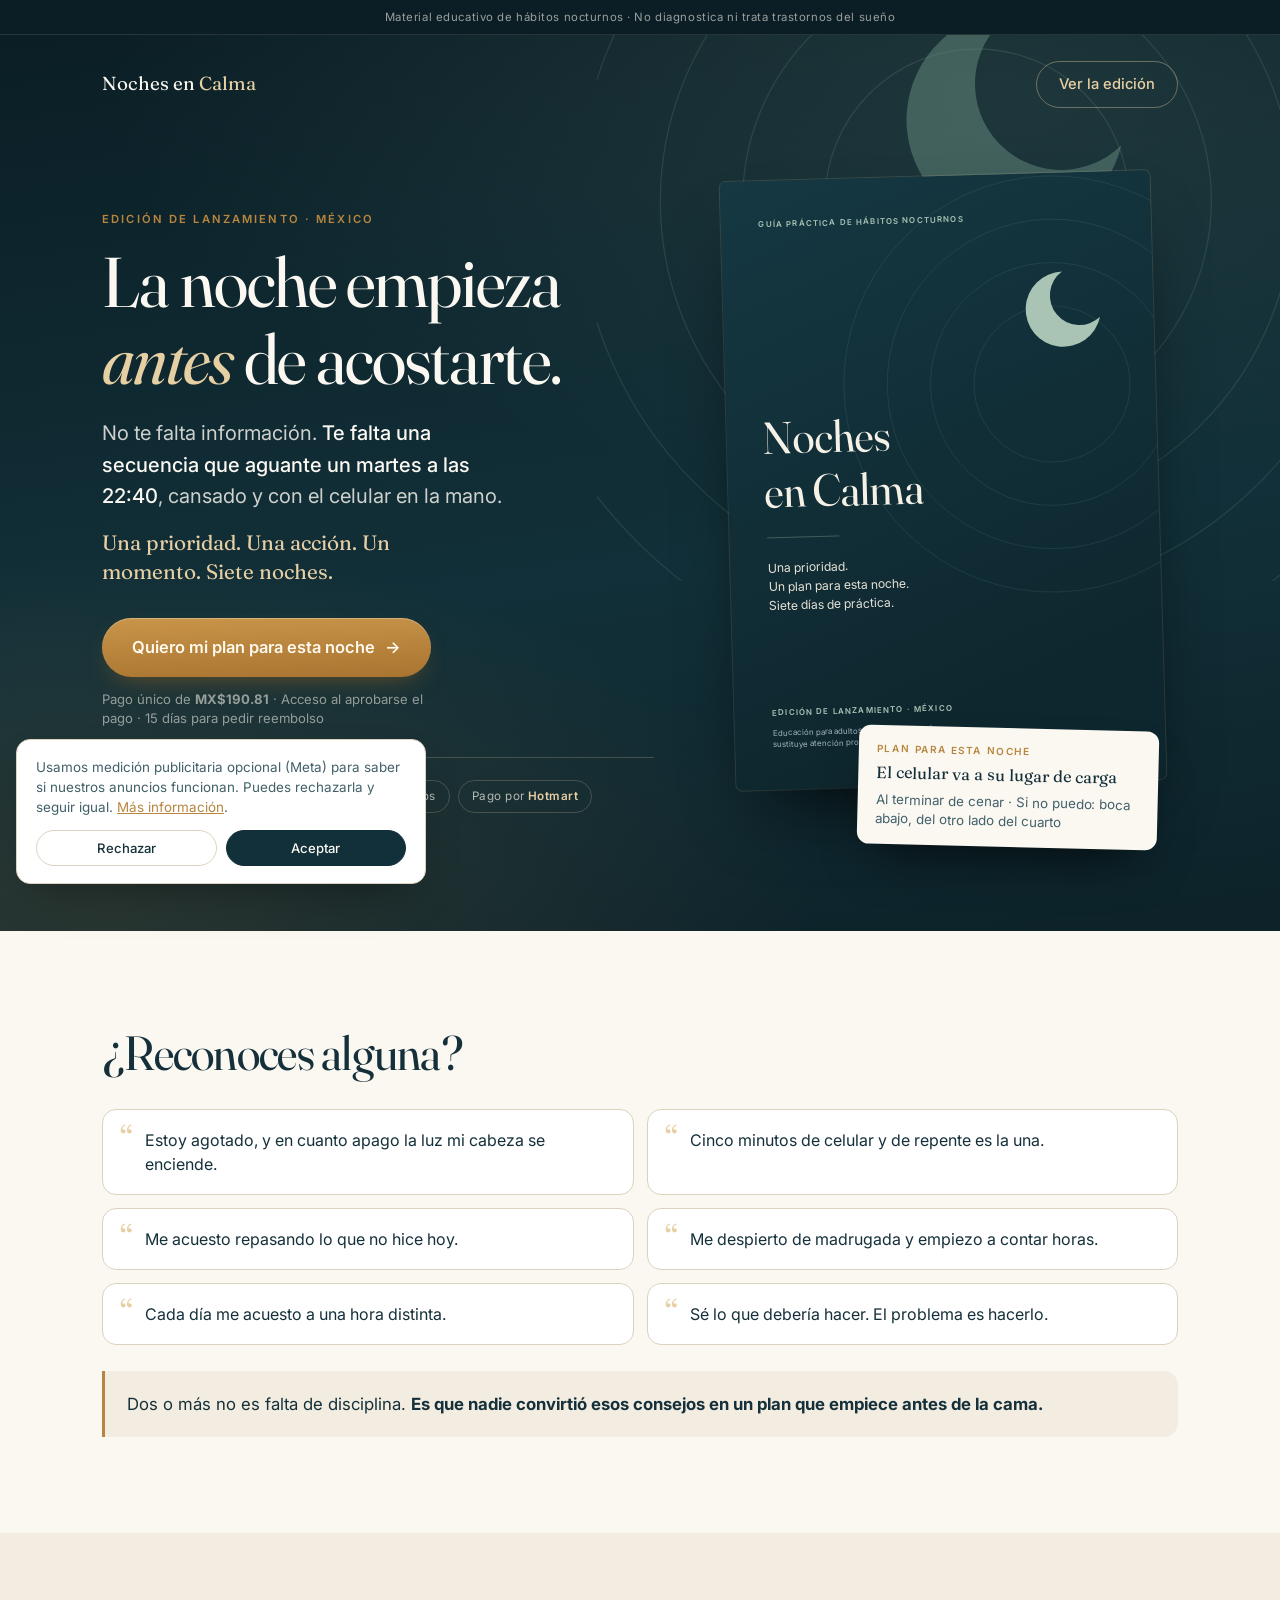
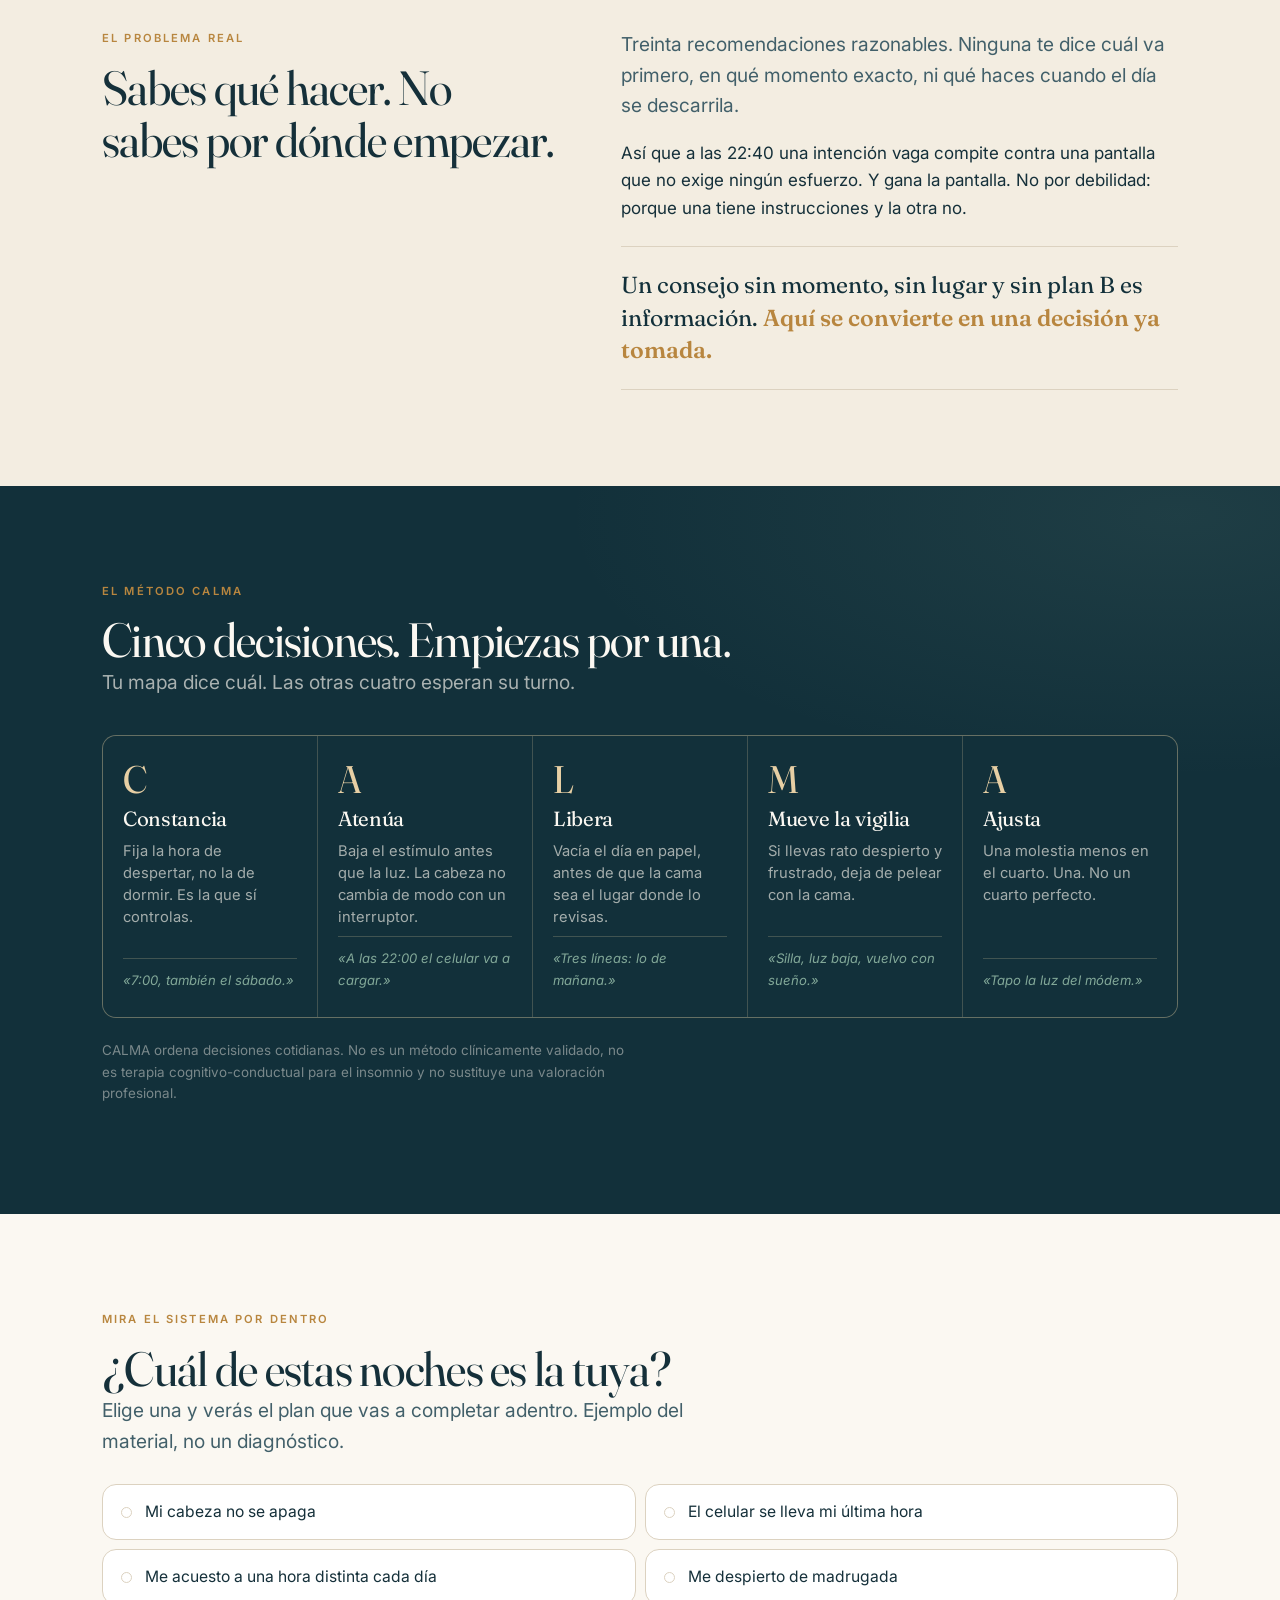
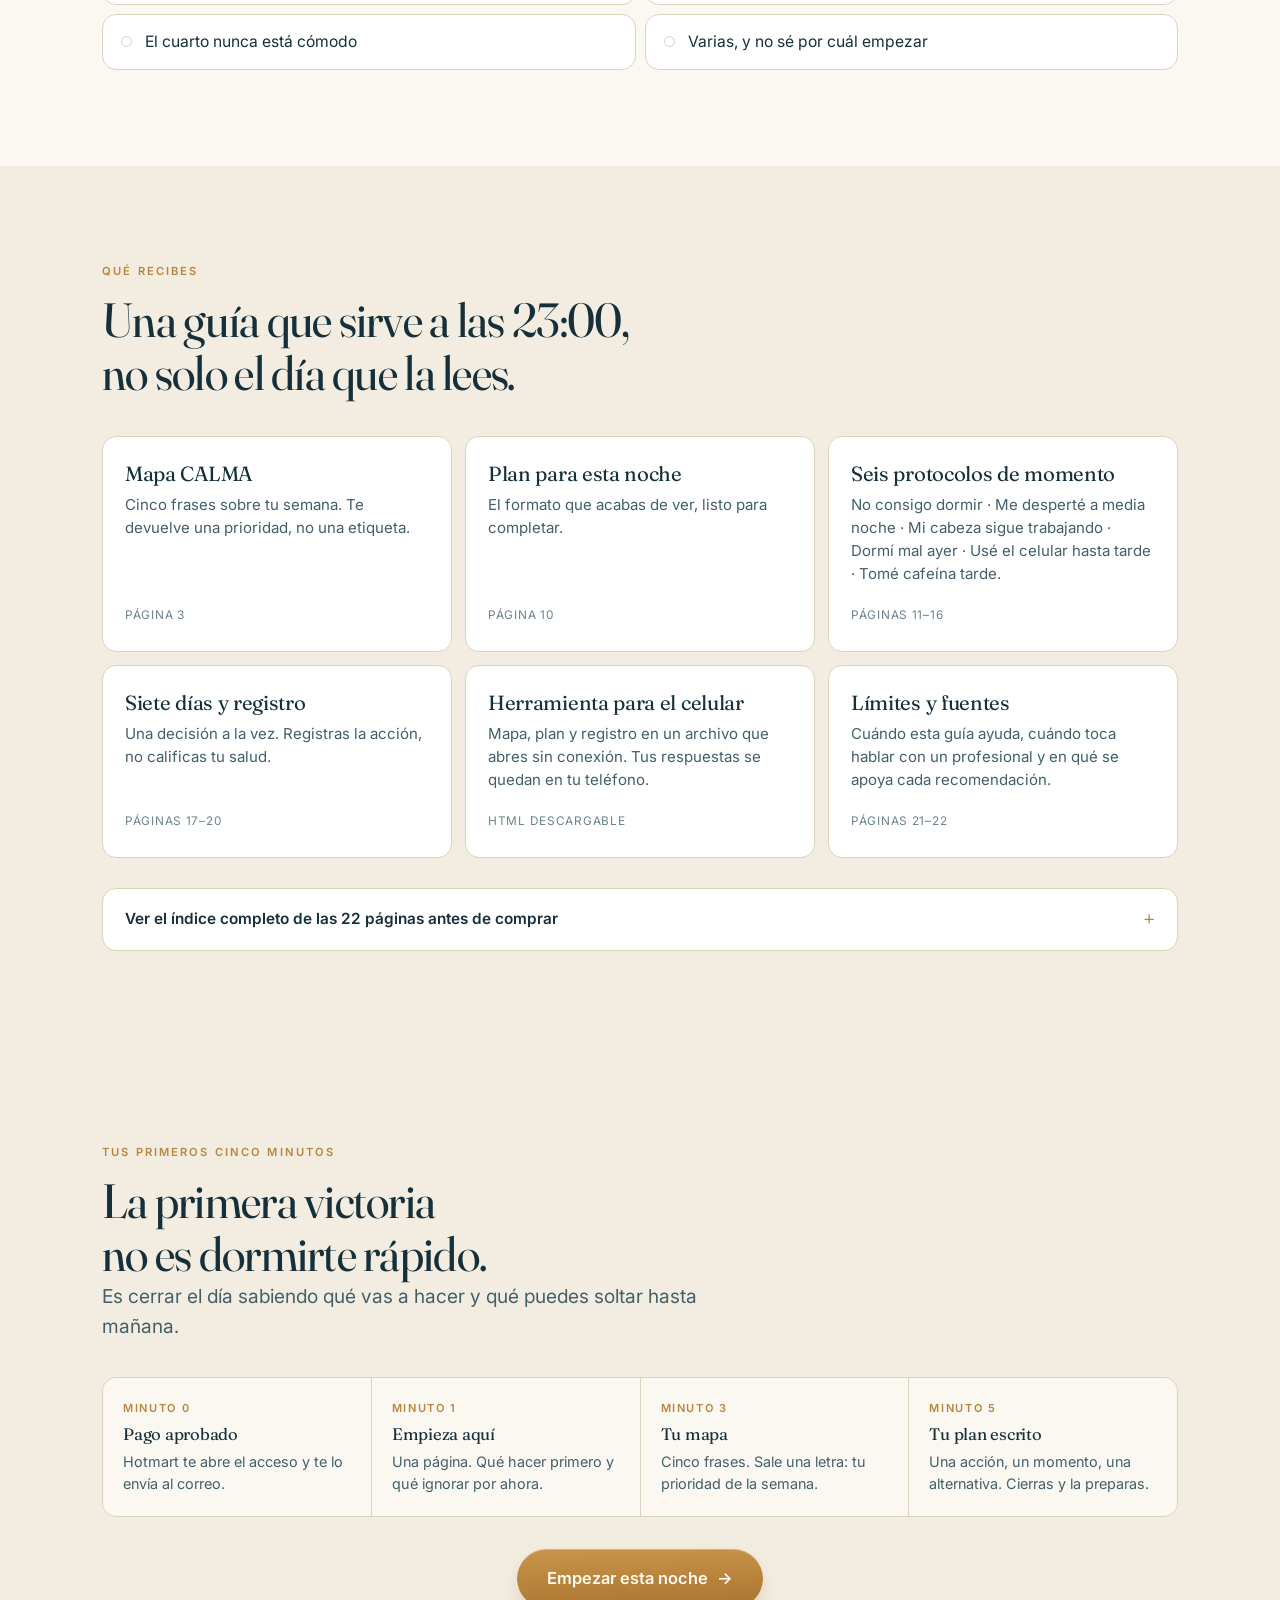
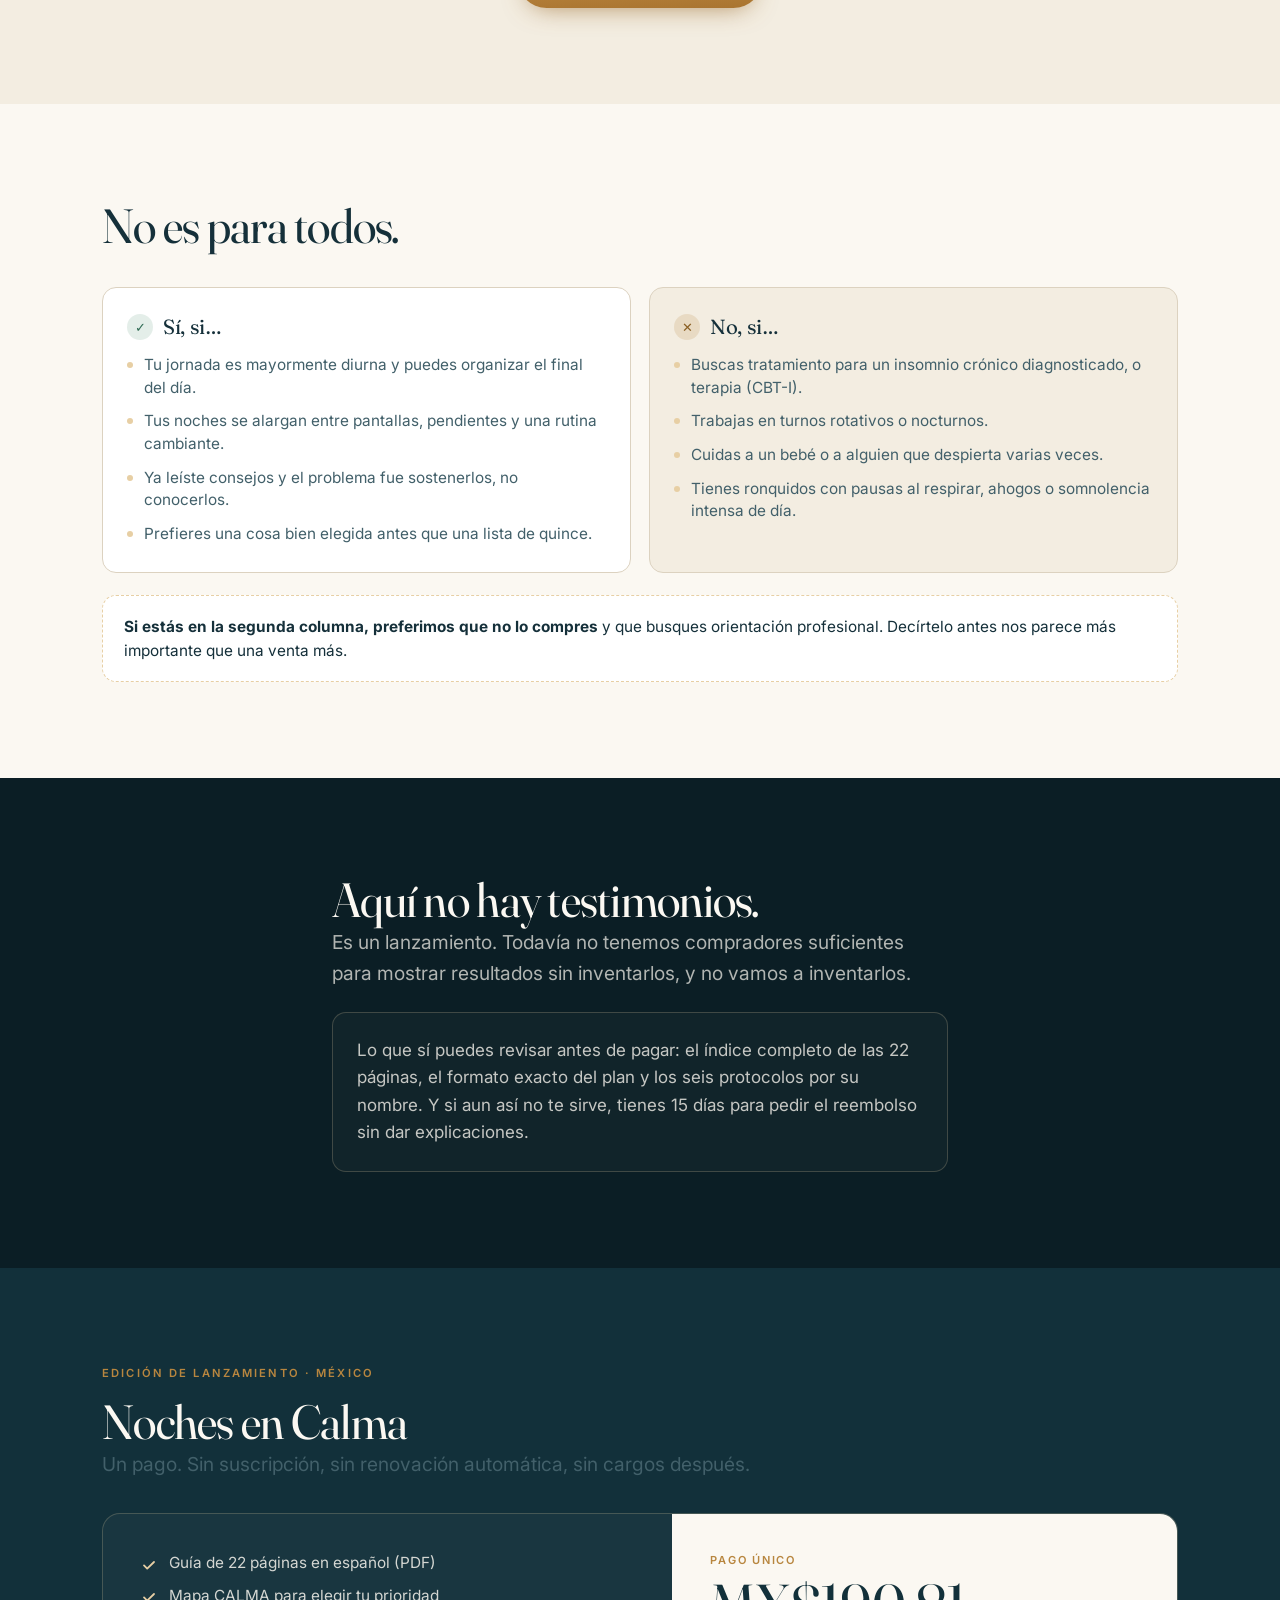
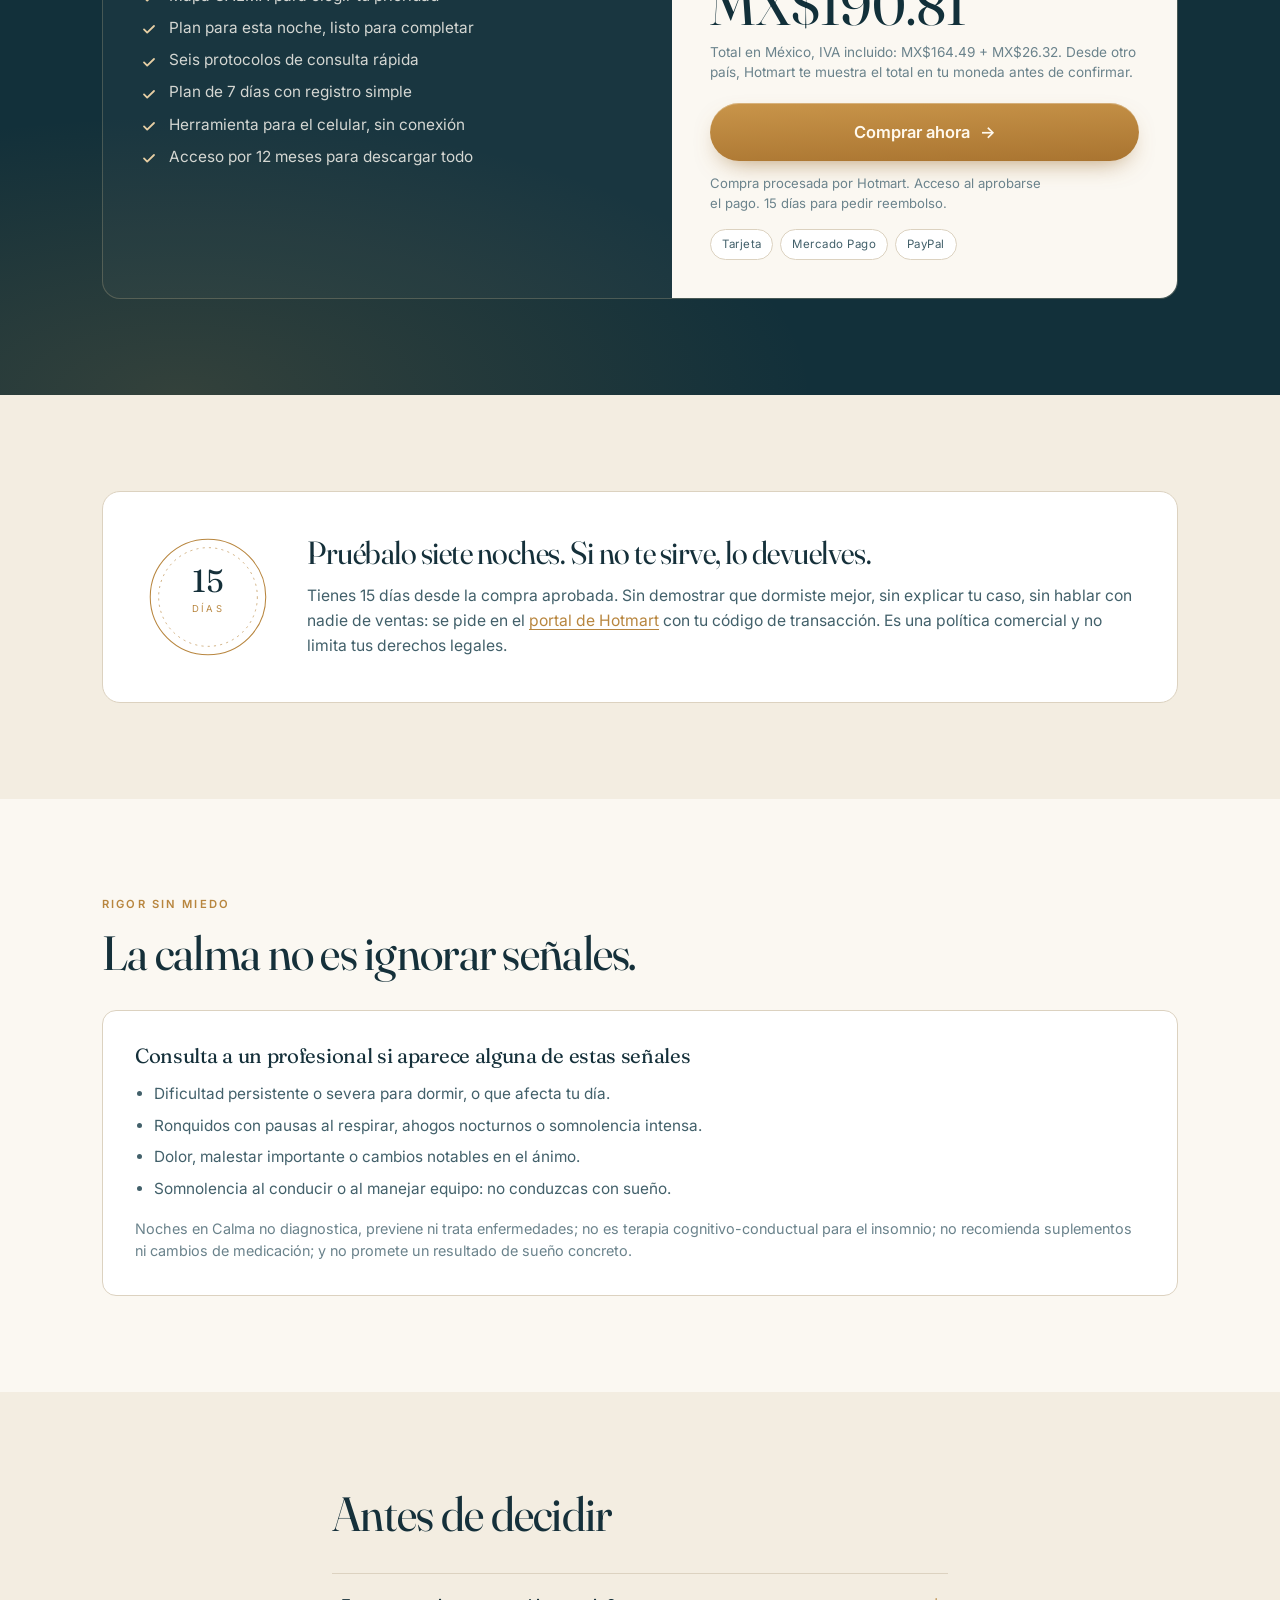
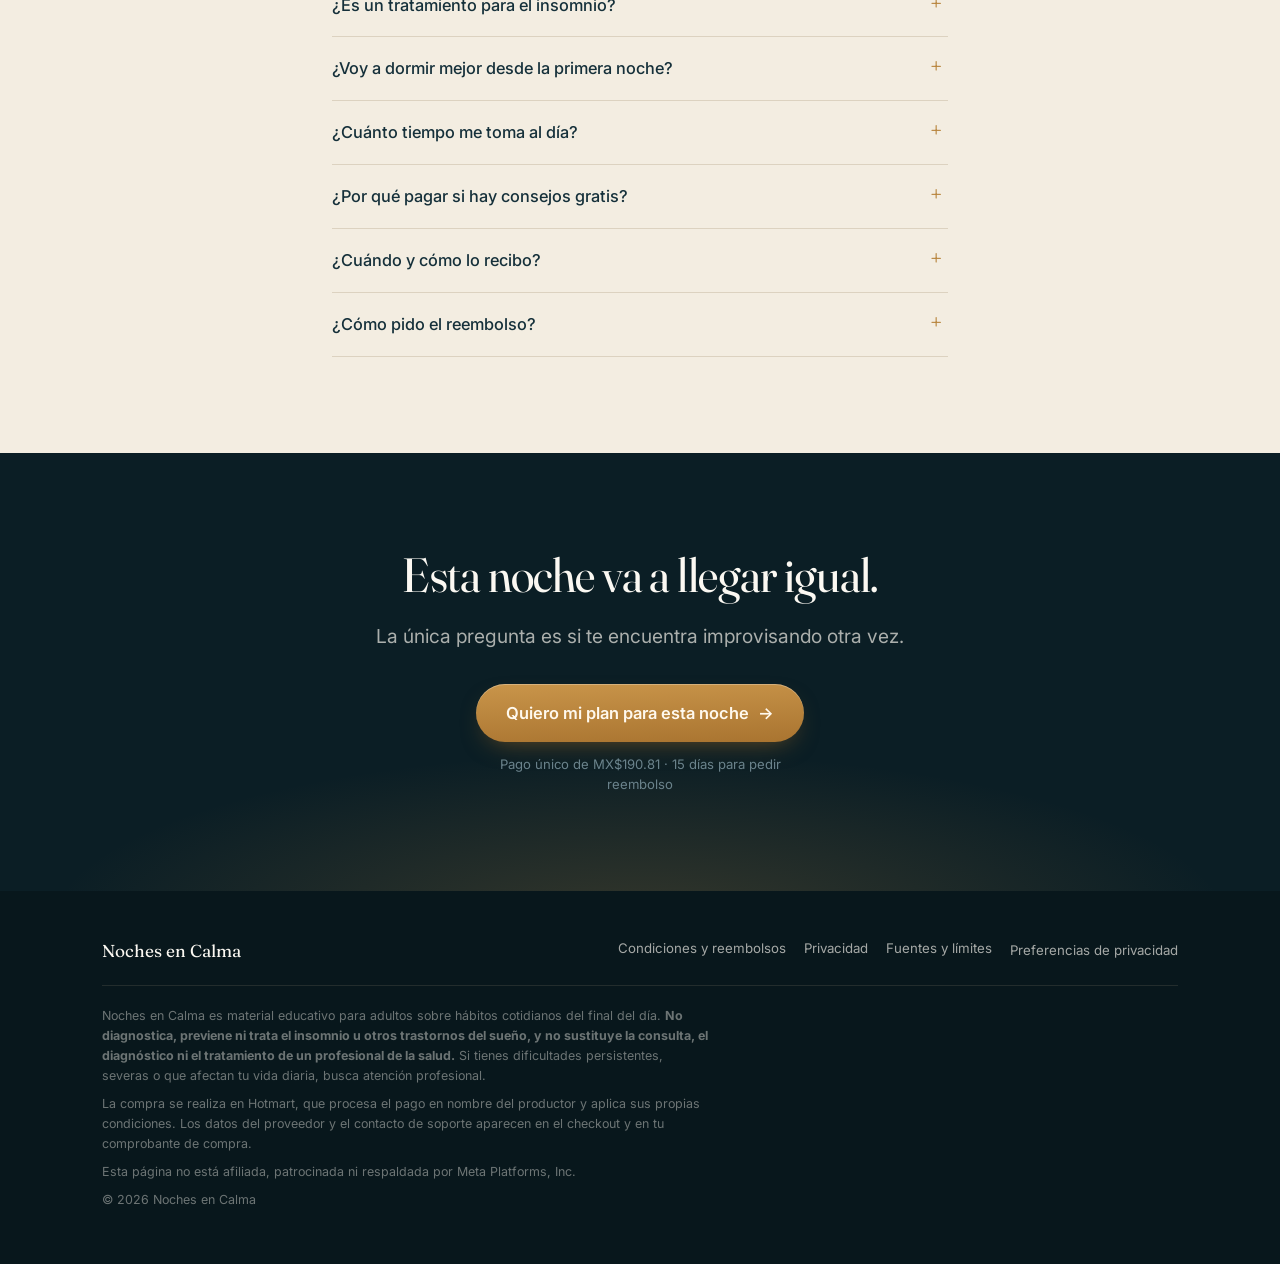
==== index.html @ 67147770 "Troca o Meta Pixel para 2147764496116257 Co-Authored-By: Claude Sonnet 5 <noreply@anthropic.com>" ====
<!doctype html>
<html lang="es-MX">
<head>
<meta charset="utf-8">
<meta name="viewport" content="width=device-width, initial-scale=1, viewport-fit=cover">
<title>Noches en Calma — La noche empieza antes de acostarte</title>
<meta name="description" content="Convierte los consejos sueltos sobre el sueño en un plan personal para esta noche y practícalo 7 días. Material educativo de hábitos nocturnos, en español.">
<link rel="canonical" href="https://nochesencalma.online/">
<meta name="theme-color" content="#0C1F26">
<meta property="og:type" content="website">
<meta property="og:locale" content="es_MX">
<meta property="og:site_name" content="Noches en Calma">
<meta property="og:title" content="La noche empieza antes de acostarte">
<meta property="og:description" content="Una prioridad. Una acción. Un momento. Siete noches de práctica.">
<meta property="og:url" content="https://nochesencalma.online/">
<meta name="twitter:card" content="summary">
<link rel="icon" href="assets/favicon.svg" type="image/svg+xml">
<link rel="preconnect" href="https://fonts.googleapis.com">
<link rel="preconnect" href="https://fonts.gstatic.com" crossorigin>
<link href="https://fonts.googleapis.com/css2?family=Fraunces:opsz,wght@9..144,300;9..144,400;9..144,600&family=Inter:wght@400;500;600&display=swap" rel="stylesheet">
<style>
:root{
  color-scheme: light;
  --ink:#0B1E25; --ink-2:#12303A;
  --paper:#FBF8F2; --paper-2:#F3EDE1; --paper-3:#EAE2D2;
  --gold:#B8863F; --gold-soft:#E7CFA4;
  --text:#15303A; --text-2:#42606A; --muted:#6B838C;
  --line:#DCD2C0; --line-dark:rgba(231,207,164,.22);
  --radius:14px; --wrap:1120px;
  --ease:cubic-bezier(.22,.8,.28,1);
}
*{box-sizing:border-box}
html{-webkit-text-size-adjust:100%;scroll-behavior:smooth}
body{margin:0;background:var(--paper);color:var(--text);font-family:'Inter',-apple-system,BlinkMacSystemFont,"Segoe UI",Roboto,sans-serif;font-size:17px;line-height:1.62;-webkit-font-smoothing:antialiased;overflow-x:hidden}
img{max-width:100%;height:auto;display:block}
a{color:inherit}
h1,h2,h3{font-family:'Fraunces',Georgia,'Times New Roman',serif;font-weight:400;letter-spacing:-.015em;line-height:1.1;margin:0;text-wrap:balance}
h1{font-size:clamp(2.4rem,7.6vw,4.4rem);font-variation-settings:'opsz' 144,'SOFT' 8}
h2{font-size:clamp(1.9rem,4.7vw,3rem);font-variation-settings:'opsz' 120,'SOFT' 6}
h3{font-size:clamp(1.1rem,2.2vw,1.28rem);line-height:1.25}
p{margin:0 0 1em}
.wrap{width:100%;max-width:var(--wrap);margin:0 auto;padding:0 22px}
.narrow{max-width:660px}
section{padding:clamp(54px,7.6vw,96px) 0}
.eyebrow{font-family:'Inter',sans-serif;font-size:.7rem;font-weight:600;letter-spacing:.19em;text-transform:uppercase;color:var(--gold);margin:0 0 14px}
.lead{font-size:clamp(1.05rem,2.1vw,1.2rem);line-height:1.58;color:var(--text-2)}

.btn{display:inline-flex;align-items:center;justify-content:center;gap:.6em;background:linear-gradient(178deg,#C9954A,#A97430);color:#FFF9EE;font-family:'Inter',sans-serif;font-weight:600;font-size:1.03rem;padding:19px 30px;border-radius:100px;border:0;text-decoration:none;cursor:pointer;box-shadow:0 10px 26px -12px rgba(150,100,35,.75), inset 0 1px 0 rgba(255,255,255,.28);transition:transform .22s var(--ease), box-shadow .22s var(--ease);text-align:center;line-height:1.25}
.btn:hover{transform:translateY(-2px);box-shadow:0 16px 32px -12px rgba(150,100,35,.85), inset 0 1px 0 rgba(255,255,255,.3)}
.btn:active{transform:translateY(0)}
.btn .arw{transition:transform .22s var(--ease)}
.btn:hover .arw{transform:translateX(4px)}
.btn-block{display:flex;width:100%}
.btn-ghost{background:transparent;color:var(--gold-soft);border:1px solid rgba(231,207,164,.4);box-shadow:none;font-weight:500;padding:13px 22px;font-size:.92rem}
.btn-ghost:hover{background:rgba(231,207,164,.09);transform:none;box-shadow:none}
.cta-block{margin:32px 0 0}
.cta-micro{font-size:.82rem;line-height:1.5;color:var(--muted);margin:13px 0 0;max-width:42ch}
.cta-center{text-align:center;display:flex;flex-direction:column;align-items:center}
.cta-center .cta-micro{margin-inline:auto}

.topline{background:var(--ink);color:rgba(248,245,238,.6);font-size:.71rem;letter-spacing:.05em;text-align:center;padding:9px 18px;line-height:1.45;border-bottom:1px solid rgba(231,207,164,.13)}
.nav-in{display:flex;align-items:center;justify-content:space-between;gap:16px;margin-bottom:clamp(40px,6.5vw,68px)}
.brand{font-family:'Fraunces',Georgia,serif;font-size:1.18rem;color:var(--paper);text-decoration:none}
.brand em{font-style:normal;color:var(--gold-soft)}
.nav-in .btn-ghost{display:none}
@media(min-width:820px){.nav-in .btn-ghost{display:inline-flex}}

.hero{position:relative;background:var(--ink);color:var(--paper);overflow:hidden;padding:26px 0 clamp(52px,6.5vw,88px)}
.hero::before{content:"";position:absolute;inset:0;background:radial-gradient(120% 78% at 78% 6%, rgba(143,182,163,.13), transparent 58%),radial-gradient(90% 62% at 8% 96%, rgba(184,134,63,.16), transparent 62%),linear-gradient(172deg,#0B1E25 0%,#123039 58%,#0D2229 100%)}
.arcs{position:absolute;top:-16%;right:-30%;width:min(920px,120vw);opacity:.5;pointer-events:none}
@media(min-width:900px){.arcs{right:-6%;top:-24%;width:760px;opacity:.62}}
.hero .wrap{position:relative;z-index:2}
.hero-grid{display:grid;gap:clamp(34px,4.5vw,54px)}
@media(min-width:940px){.hero-grid{grid-template-columns:1.08fr .92fr;align-items:center}}
.hero h1{color:var(--paper);margin-bottom:20px}
.hero h1 .gold{color:var(--gold-soft);font-style:italic;font-variation-settings:'opsz' 144,'SOFT' 20,'WONK' 1}
.hero-sub{font-size:clamp(1.06rem,2.3vw,1.26rem);line-height:1.56;color:rgba(248,245,238,.82);max-width:31ch;margin-bottom:16px}
.hero-sub b{color:var(--paper);font-weight:500}
.hero-body{font-family:'Fraunces',Georgia,serif;font-size:clamp(1.1rem,2.2vw,1.3rem);line-height:1.4;color:var(--gold-soft);max-width:24ch}
.hero .cta-micro{color:rgba(248,245,238,.55)}
.trustrow{display:flex;flex-wrap:wrap;gap:8px;margin-top:28px;padding-top:22px;border-top:1px solid var(--line-dark)}
.chip{font-size:.73rem;letter-spacing:.04em;color:rgba(248,245,238,.7);border:1px solid var(--line-dark);border-radius:100px;padding:6px 13px;white-space:nowrap}
.chip b{color:var(--gold-soft);font-weight:600}
.art{position:relative;margin-inline:auto;max-width:290px;width:100%}
@media(min-width:560px){.art{max-width:360px}}
@media(min-width:940px){.art{max-width:430px}}
.art-glow{position:absolute;inset:-14% -10% -8%;background:radial-gradient(50% 50% at 50% 45%,rgba(231,207,164,.20),transparent 68%);filter:blur(6px)}
.art .cover{position:relative;display:block;width:100%;height:auto;border-radius:6px;box-shadow:0 40px 80px -34px rgba(0,0,0,.85), 0 0 0 1px rgba(231,207,164,.16);transform:rotate(-1.6deg)}
.cv-t{font-family:'Fraunces',Georgia,serif;font-size:62px;fill:#F5F1E6;font-variation-settings:'opsz' 144,'SOFT' 6}
.cv-eye{font-family:'Inter',sans-serif;font-size:11px;font-weight:600;letter-spacing:1.6px;fill:#A9C4B4}
.cv-s{font-family:'Inter',sans-serif;font-size:17px;fill:#E6E1D5}
.cv-f{font-family:'Inter',sans-serif;font-size:11px;fill:#9FB4B8}
.plan-float{position:relative;margin:-56px 0 0 auto;width:min(300px,88%);background:var(--paper);color:var(--text);border-radius:12px;padding:16px 18px;box-shadow:0 26px 52px -22px rgba(0,0,0,.7);transform:rotate(1.4deg);font-size:.83rem;line-height:1.45}
.plan-float .pf-l{font-size:.62rem;letter-spacing:.16em;text-transform:uppercase;color:var(--gold);font-weight:600;margin-bottom:7px}
.plan-float b{display:block;font-family:'Fraunces',Georgia,serif;font-size:1.02rem;font-weight:400;line-height:1.3;margin-bottom:6px}
.plan-float span{color:var(--text-2)}

.quotes{display:grid;gap:11px;margin:30px 0 0}
@media(min-width:760px){.quotes{grid-template-columns:1fr 1fr;gap:13px}}
.q{background:#fff;border:1px solid var(--line);border-radius:var(--radius);padding:18px 20px 18px 42px;font-size:1rem;line-height:1.5;position:relative;margin:0}
.q::before{content:"\201C";position:absolute;left:17px;top:12px;font-family:'Fraunces',Georgia,serif;font-size:2rem;color:var(--gold-soft);line-height:1}
.after-quotes{margin:26px 0 0;padding:20px 22px;border-left:3px solid var(--gold);background:var(--paper-2);border-radius:0 var(--radius) var(--radius) 0;font-size:1.05rem;line-height:1.55}

.problem{background:var(--paper-2)}
.two{display:grid;gap:clamp(22px,3.5vw,50px)}
@media(min-width:900px){.two{grid-template-columns:.92fr 1.08fr;align-items:start}}
.pull{font-family:'Fraunces',Georgia,serif;font-size:clamp(1.18rem,2.5vw,1.45rem);line-height:1.4;color:var(--ink-2);border-top:1px solid var(--line);border-bottom:1px solid var(--line);padding:22px 0;margin:24px 0 0}
.pull b{font-weight:600;color:var(--gold)}

.method{background:var(--ink-2);color:var(--paper);position:relative;overflow:hidden}
.method::after{content:"";position:absolute;inset:0;background:radial-gradient(80% 60% at 92% 4%,rgba(143,182,163,.10),transparent 60%);pointer-events:none}
.method .wrap{position:relative;z-index:2}
.method h2{color:var(--paper)}
.method .lead{color:rgba(248,245,238,.66)}
.steps{display:grid;gap:1px;margin-top:38px;background:var(--line-dark);border:1px solid var(--line-dark);border-radius:var(--radius);overflow:hidden}
@media(min-width:700px){.steps{grid-template-columns:1fr 1fr}}
@media(min-width:1000px){.steps{grid-template-columns:repeat(5,1fr)}}
.step{background:var(--ink-2);padding:24px 20px 26px;display:flex;flex-direction:column;gap:8px}
.step-l{font-family:'Fraunces',Georgia,serif;font-size:2.4rem;line-height:1;color:var(--gold-soft);font-variation-settings:'opsz' 144,'SOFT' 20}
.step h3{color:var(--paper)}
.step p{color:rgba(248,245,238,.63);font-size:.92rem;line-height:1.5;margin:0}
.step .ex{margin-top:auto;padding-top:11px;border-top:1px solid var(--line-dark);font-size:.82rem;color:rgba(143,182,163,.9);font-style:italic}
.method-note{margin-top:22px;font-size:.84rem;color:rgba(248,245,238,.45);max-width:66ch}

.picker{display:grid;gap:9px;margin:28px 0 0}
@media(min-width:760px){.picker{grid-template-columns:1fr 1fr}}
.opt{display:flex;align-items:center;gap:13px;text-align:left;width:100%;background:#fff;border:1px solid var(--line);border-radius:var(--radius);padding:16px 18px;font-family:inherit;font-size:.98rem;line-height:1.4;color:var(--text);cursor:pointer;transition:border-color .2s var(--ease),background .2s var(--ease),transform .2s var(--ease)}
.opt:hover{border-color:var(--gold-soft);transform:translateY(-1px)}
.opt[aria-pressed="true"]{border-color:var(--gold);background:#FFFDF7;box-shadow:0 0 0 1px var(--gold)}
.opt .dot{width:11px;height:11px;border-radius:50%;border:1.5px solid var(--line);flex:0 0 auto;transition:.2s}
.opt[aria-pressed="true"] .dot{background:var(--gold);border-color:var(--gold);box-shadow:0 0 0 3px rgba(184,134,63,.18)}
.result{margin:24px 0 0}
.result[hidden]{display:none}
.plan-card{background:#fff;border:1px solid var(--line);border-radius:18px;overflow:hidden;box-shadow:0 22px 48px -30px rgba(11,30,37,.55)}
.plan-head{background:var(--ink-2);color:var(--paper);padding:18px 22px;display:flex;justify-content:space-between;align-items:flex-start;gap:14px;flex-wrap:wrap}
.plan-head .t{font-family:'Fraunces',Georgia,serif;font-size:1.2rem;line-height:1.25}
.plan-head .tag{font-size:.65rem;letter-spacing:.14em;text-transform:uppercase;color:var(--ink);background:var(--gold-soft);padding:5px 10px;border-radius:100px;font-weight:600;white-space:nowrap}
.row{display:grid;gap:3px;padding:14px 22px;border-bottom:1px solid var(--paper-3)}
@media(min-width:640px){.row{grid-template-columns:150px 1fr;gap:18px;align-items:baseline}}
.row:last-of-type{border-bottom:0}
.row .k{font-size:.67rem;letter-spacing:.14em;text-transform:uppercase;color:var(--gold);font-weight:600}
.row .v{font-size:.99rem;line-height:1.48;color:var(--text)}
.plan-foot{background:var(--paper-2);padding:13px 22px;font-size:.79rem;color:var(--muted);line-height:1.45}

.cards{display:grid;gap:13px;margin-top:36px}
@media(min-width:680px){.cards{grid-template-columns:1fr 1fr}}
@media(min-width:1000px){.cards{grid-template-columns:repeat(3,1fr)}}
.card{background:#fff;border:1px solid var(--line);border-radius:var(--radius);padding:24px 22px 26px;display:flex;flex-direction:column;gap:8px}
.card p{color:var(--text-2);font-size:.94rem;line-height:1.52;margin:0}
.card .fmt{margin-top:auto;padding-top:12px;font-size:.74rem;letter-spacing:.06em;text-transform:uppercase;color:var(--muted)}

.toc{margin-top:30px;border:1px solid var(--line);border-radius:var(--radius);background:#fff;overflow:hidden}
.toc summary{cursor:pointer;padding:18px 22px;font-weight:600;font-size:.96rem;list-style:none;display:flex;justify-content:space-between;align-items:center;gap:14px}
.toc summary::-webkit-details-marker{display:none}
.toc summary::after{content:"+";font-family:'Fraunces',serif;font-size:1.4rem;color:var(--gold);line-height:1}
.toc[open] summary::after{content:"\2013"}
.toc-in{padding:0 22px 22px;border-top:1px solid var(--paper-3)}
.toc-list{list-style:none;margin:16px 0 0;padding:0;display:grid;gap:6px;font-size:.88rem;color:var(--text-2)}
@media(min-width:720px){.toc-list{grid-template-columns:1fr 1fr;gap:6px 30px}}
.toc-list li{display:flex;gap:10px;line-height:1.45}
.toc-list b{color:var(--gold);font-weight:600;font-variant-numeric:tabular-nums;flex:0 0 auto;font-size:.8rem;padding-top:.08em}

.first5{background:var(--paper-2)}
.tl{display:grid;gap:1px;margin-top:36px;background:var(--line);border:1px solid var(--line);border-radius:var(--radius);overflow:hidden}
@media(min-width:820px){.tl{grid-template-columns:repeat(4,1fr)}}
.tl-i{background:var(--paper);padding:22px 20px;display:flex;flex-direction:column;gap:6px}
.tl-i .m{font-size:.69rem;letter-spacing:.15em;text-transform:uppercase;color:var(--gold);font-weight:600}
.tl-i h3{font-size:1.04rem}
.tl-i p{font-size:.9rem;color:var(--text-2);line-height:1.5;margin:0}

.fit{display:grid;gap:14px;margin-top:34px}
@media(min-width:820px){.fit{grid-template-columns:1fr 1fr;gap:18px}}
.fit-col{border-radius:var(--radius);padding:26px 24px;border:1px solid var(--line);background:#fff}
.fit-col.no{background:var(--paper-2)}
.fit-col h3{margin-bottom:14px;display:flex;align-items:center;gap:10px}
.fit-col h3 .ic{width:26px;height:26px;border-radius:50%;display:grid;place-items:center;font-size:.8rem;flex:0 0 auto}
.fit-col.si .ic{background:rgba(143,182,163,.24);color:#2F6B54}
.fit-col.no .ic{background:rgba(184,134,63,.18);color:#8A5F22}
.fit-col ul{list-style:none;margin:0;padding:0;display:grid;gap:11px}
.fit-col li{display:flex;gap:11px;font-size:.96rem;line-height:1.48;color:var(--text-2)}
.fit-col li::before{content:"";width:6px;height:6px;border-radius:50%;background:var(--gold-soft);flex:0 0 auto;margin-top:.52em}
.fit-note{margin:22px 0 0;font-size:.96rem;line-height:1.55;color:var(--text);background:#fff;border:1px dashed var(--gold-soft);border-radius:var(--radius);padding:19px 21px}

.transp{background:var(--ink);color:var(--paper)}
.transp h2{color:var(--paper)}
.transp .lead{color:rgba(248,245,238,.7)}
.transp .box{border:1px solid var(--line-dark);border-radius:var(--radius);padding:24px;margin-top:24px;background:rgba(255,255,255,.028)}
.transp .box p{margin:0;color:rgba(248,245,238,.78)}

.offer{background:var(--ink-2);color:var(--paper);position:relative;overflow:hidden}
.offer::before{content:"";position:absolute;inset:0;background:radial-gradient(80% 62% at 14% 100%,rgba(184,134,63,.20),transparent 62%);pointer-events:none}
.offer .wrap{position:relative;z-index:2}
.offer h2{color:var(--paper)}
.obox{display:grid;margin-top:34px;border:1px solid var(--line-dark);border-radius:18px;overflow:hidden;background:rgba(255,255,255,.03)}
@media(min-width:900px){.obox{grid-template-columns:1.06fr .94fr}}
.obox-l{padding:clamp(24px,3.4vw,38px)}
.obox-r{padding:clamp(24px,3.4vw,38px);background:var(--paper);color:var(--text);display:flex;flex-direction:column;justify-content:center}
.checks{list-style:none;margin:0;padding:0;display:grid;gap:10px}
.checks li{display:flex;gap:12px;font-size:.96rem;line-height:1.45;color:rgba(248,245,238,.84)}
.checks li svg{flex:0 0 auto;margin-top:.3em}
.price-label{font-size:.69rem;letter-spacing:.16em;text-transform:uppercase;color:var(--gold);font-weight:600;margin-bottom:6px}
.price{font-family:'Fraunces',Georgia,serif;font-size:clamp(2.6rem,7.4vw,3.6rem);line-height:1;color:var(--ink-2);margin:0 0 8px;font-variation-settings:'opsz' 144}
.price-sub{font-size:.85rem;line-height:1.5;color:var(--muted);margin-bottom:20px}
.pay{display:flex;flex-wrap:wrap;gap:7px;margin-top:16px}
.pay span{font-size:.72rem;letter-spacing:.04em;color:var(--text-2);border:1px solid var(--line);border-radius:100px;padding:5px 11px;background:#fff}

.guar{background:var(--paper-2)}
.guar-box{display:grid;gap:24px;align-items:center;background:#fff;border:1px solid var(--line);border-radius:18px;padding:clamp(26px,3.8vw,42px)}
@media(min-width:820px){.guar-box{grid-template-columns:126px 1fr;gap:36px}}
.seal{width:126px;height:126px;margin-inline:auto}
.guar-box h2{font-size:clamp(1.45rem,3vw,2rem);margin-bottom:12px}
.guar-box p{color:var(--text-2);font-size:.98rem;margin:0}
.guar-box a{color:var(--gold);text-underline-offset:3px}

.safety-box{border:1px solid var(--line);border-radius:var(--radius);background:#fff;padding:clamp(22px,3.2vw,32px);margin-top:30px}
.safety-box h3{margin-bottom:13px}
.safety-box ul{margin:0;padding-left:19px;color:var(--text-2);display:grid;gap:7px;font-size:.96rem}
.safety-box .fine{margin:16px 0 0;font-size:.9rem;color:var(--muted);line-height:1.55}

.faq{margin-top:32px;border-top:1px solid var(--line)}
.faq details{border-bottom:1px solid var(--line)}
.faq summary{cursor:pointer;list-style:none;padding:20px 40px 20px 0;position:relative;font-weight:500;font-size:1.02rem;line-height:1.4;color:var(--text)}
.faq summary::-webkit-details-marker{display:none}
.faq summary::after{content:"+";position:absolute;right:6px;top:18px;font-family:'Fraunces',serif;font-size:1.4rem;color:var(--gold);line-height:1}
.faq details[open] summary::after{content:"\2013"}
.faq .a{padding:0 0 21px;color:var(--text-2);font-size:.98rem;line-height:1.6;max-width:68ch}
.faq .a p{margin:0}
.faq .a a{color:var(--gold)}

.closing{background:var(--ink);color:var(--paper);text-align:center;position:relative;overflow:hidden}
.closing::before{content:"";position:absolute;inset:0;background:radial-gradient(70% 60% at 50% 108%,rgba(184,134,63,.24),transparent 66%);pointer-events:none}
.closing .wrap{position:relative;z-index:2}
.closing h2{color:var(--paper);max-width:17ch;margin-inline:auto}
.closing .lead{color:rgba(248,245,238,.68);max-width:46ch;margin:20px auto 0}

footer{background:#08171C;color:rgba(248,245,238,.52);font-size:.83rem;padding:46px 0 120px}
@media(min-width:900px){footer{padding-bottom:46px}}
.f-top{display:flex;flex-wrap:wrap;gap:16px;justify-content:space-between;align-items:center;padding-bottom:20px;border-bottom:1px solid rgba(231,207,164,.12)}
.f-brand{font-family:'Fraunces',Georgia,serif;font-size:1.08rem;color:var(--paper)}
.f-links{display:flex;flex-wrap:wrap;gap:18px}
.f-links a{color:rgba(248,245,238,.66);text-decoration:none;border-bottom:1px solid transparent;padding-bottom:2px}
.f-links a:hover{color:var(--gold-soft);border-color:var(--gold-soft)}
.f-legal{margin-top:20px;line-height:1.6;max-width:76ch;color:rgba(248,245,238,.42);font-size:.78rem}
.f-legal p{margin:0 0 .65em}

.sticky{position:fixed;left:0;right:0;bottom:0;z-index:60;background:rgba(11,30,37,.96);backdrop-filter:blur(12px);border-top:1px solid rgba(231,207,164,.2);padding:10px 16px calc(10px + env(safe-area-inset-bottom));display:flex;align-items:center;gap:12px;transform:translateY(110%);transition:transform .32s var(--ease)}
.sticky.on{transform:translateY(0)}
.sticky-txt{flex:1;min-width:0;color:var(--paper);line-height:1.25}
.sticky-txt b{display:block;font-family:'Fraunces',Georgia,serif;font-size:1.05rem;font-weight:400}
.sticky-txt span{font-size:.71rem;color:rgba(248,245,238,.55)}
.sticky .btn{padding:14px 20px;font-size:.92rem;flex:0 0 auto}
@media(min-width:900px){.sticky{display:none}}

.cookie{position:fixed;left:16px;right:16px;bottom:16px;z-index:70;max-width:410px;background:#fff;border:1px solid var(--line);border-radius:var(--radius);padding:17px 19px;box-shadow:0 20px 50px -20px rgba(0,0,0,.45);font-size:.84rem;line-height:1.5}
.cookie[hidden]{display:none}
.cookie p{margin:0 0 13px;color:var(--text-2)}
.cookie a{color:var(--gold)}
.cookie div{display:flex;gap:9px}
.cookie button{flex:1;border-radius:100px;border:1px solid var(--line);background:#fff;color:var(--text);padding:9px 12px;font-family:inherit;font-size:.82rem;font-weight:500;cursor:pointer}
.cookie button.pri{background:var(--ink-2);color:var(--paper);border-color:var(--ink-2)}

.rv{transition:opacity .7s var(--ease),transform .7s var(--ease)}
.js .rv{opacity:0;transform:translateY(18px)}
.js .rv.in{opacity:1;transform:none}
@media(prefers-reduced-motion:reduce){
  html{scroll-behavior:auto}
  .js .rv{opacity:1;transform:none;transition:none}
  .btn,.opt{transition:none}
}
.skip{position:absolute;left:-9999px}
.skip:focus{left:12px;top:12px;z-index:99;background:#fff;color:var(--text);padding:10px 16px;border-radius:8px}
:focus-visible{outline:2px solid var(--gold-soft);outline-offset:3px;border-radius:4px}
</style>
</head>
<body>
<script>document.documentElement.className+=" js";</script>
<a class="skip" href="#contenido">Saltar al contenido</a>

<div class="topline">Material educativo de hábitos nocturnos · No diagnostica ni trata trastornos del sueño</div>

<header class="hero" id="top">
  <svg class="arcs" viewBox="0 0 600 600" fill="none" aria-hidden="true">
    <g stroke="#8FB6A3" stroke-opacity=".26">
      <circle cx="300" cy="300" r="120"/><circle cx="300" cy="300" r="185"/>
      <circle cx="300" cy="300" r="250"/><circle cx="300" cy="300" r="315"/>
      <circle cx="300" cy="300" r="380"/>
    </g>
    <path d="M330 150a86 86 0 1 0 84 106 68 68 0 1 1-84-106Z" fill="#8FB6A3" fill-opacity=".55"/>
  </svg>
  <div class="wrap">
    <nav class="nav-in" aria-label="Principal">
      <a class="brand" href="#top">Noches en <em>Calma</em></a>
      <a class="btn btn-ghost js-cta" data-loc="nav" href="#oferta">Ver la edición</a>
    </nav>
    <div class="hero-grid">
      <div>
        <p class="eyebrow">Edición de lanzamiento · México</p>
        <h1>La noche empieza <span class="gold">antes</span> de acostarte.</h1>
        <p class="hero-sub">No te falta información. <b>Te falta una secuencia que aguante un martes a las 22:40</b>, cansado y con el celular en la mano.</p>
        <p class="hero-body">Una prioridad. Una acción. Un momento. Siete noches.</p>
        <div class="cta-block">
          <a class="btn js-cta" data-loc="hero" href="#oferta">Quiero mi plan para esta noche <span class="arw" aria-hidden="true">→</span></a>
          <p class="cta-micro">Pago único de <b id="p-hero">MX$190.81</b> · Acceso al aprobarse el pago · 15 días para pedir reembolso</p>
        </div>
        <div class="trustrow">
          <span class="chip"><b>22</b> páginas</span>
          <span class="chip"><b>7</b> días de práctica</span>
          <span class="chip"><b>6</b> protocolos</span>
          <span class="chip">Pago por <b>Hotmart</b></span>
        </div>
      </div>
      <div class="art">
        <div class="art-glow" aria-hidden="true"></div>
        <svg class="cover" viewBox="0 0 595 842" role="img" aria-label="Portada de la guía Noches en Calma, edición de lanzamiento">
          <defs>
            <linearGradient id="cv" x1="0" y1="0" x2=".3" y2="1">
              <stop offset="0" stop-color="#153842"/><stop offset="1" stop-color="#0E262E"/>
            </linearGradient>
          </defs>
          <rect width="595" height="842" fill="url(#cv)"/>
          <g fill="none" stroke="#8FB6A3" stroke-opacity=".17">
            <circle cx="452" cy="292" r="108"/><circle cx="452" cy="292" r="168"/>
            <circle cx="452" cy="292" r="228"/><circle cx="452" cy="292" r="288"/>
          </g>
          <path d="M470 137a52 52 0 1 0 51 64 41 41 0 1 1-51-64Z" fill="#A9C4B4"/>
          <text class="cv-eye" x="52" y="64">GUÍA PRÁCTICA DE HÁBITOS NOCTURNOS</text>
          <text class="cv-t" x="50" y="378">Noches</text>
          <text class="cv-t" x="50" y="452">en Calma</text>
          <line x1="52" y1="494" x2="152" y2="494" stroke="#8FB6A3" stroke-opacity=".5"/>
          <text class="cv-s" x="52" y="542">Una prioridad.</text>
          <text class="cv-s" x="52" y="568">Un plan para esta noche.</text>
          <text class="cv-s" x="52" y="594">Siete días de práctica.</text>
          <text class="cv-eye" x="52" y="740">EDICIÓN DE LANZAMIENTO · MÉXICO</text>
          <text class="cv-f" x="52" y="768">Educación para adultos. No diagnostica ni</text>
          <text class="cv-f" x="52" y="784">sustituye atención profesional.</text>
        </svg>
        <div class="plan-float" aria-hidden="true">
          <div class="pf-l">Plan para esta noche</div>
          <b>El celular va a su lugar de carga</b>
          <span>Al terminar de cenar · Si no puedo: boca abajo, del otro lado del cuarto</span>
        </div>
      </div>
    </div>
  </div>
</header>

<main id="contenido">

<section>
  <div class="wrap">
    <h2 class="narrow rv">¿Reconoces alguna?</h2>
    <div class="quotes rv">
      <p class="q">Estoy agotado, y en cuanto apago la luz mi cabeza se enciende.</p>
      <p class="q">Cinco minutos de celular y de repente es la una.</p>
      <p class="q">Me acuesto repasando lo que no hice hoy.</p>
      <p class="q">Me despierto de madrugada y empiezo a contar horas.</p>
      <p class="q">Cada día me acuesto a una hora distinta.</p>
      <p class="q">Sé lo que debería hacer. El problema es hacerlo.</p>
    </div>
    <p class="after-quotes rv">Dos o más no es falta de disciplina. <strong>Es que nadie convirtió esos consejos en un plan que empiece antes de la cama.</strong></p>
  </div>
</section>

<section class="problem">
  <div class="wrap two">
    <div class="rv">
      <p class="eyebrow">El problema real</p>
      <h2>Sabes qué hacer. No sabes por dónde empezar.</h2>
    </div>
    <div class="rv">
      <p class="lead">Treinta recomendaciones razonables. Ninguna te dice cuál va primero, en qué momento exacto, ni qué haces cuando el día se descarrila.</p>
      <p>Así que a las 22:40 una intención vaga compite contra una pantalla que no exige ningún esfuerzo. Y gana la pantalla. No por debilidad: porque una tiene instrucciones y la otra no.</p>
      <p class="pull">Un consejo sin momento, sin lugar y sin plan B es información. <b>Aquí se convierte en una decisión ya tomada.</b></p>
    </div>
  </div>
</section>

<section class="method">
  <div class="wrap">
    <div class="narrow rv">
      <p class="eyebrow">El método CALMA</p>
      <h2>Cinco decisiones. Empiezas por una.</h2>
      <p class="lead">Tu mapa dice cuál. Las otras cuatro esperan su turno.</p>
    </div>
    <div class="steps rv">
      <article class="step"><div class="step-l">C</div><h3>Constancia</h3><p>Fija la hora de despertar, no la de dormir. Es la que sí controlas.</p><div class="ex">«7:00, también el sábado.»</div></article>
      <article class="step"><div class="step-l">A</div><h3>Atenúa</h3><p>Baja el estímulo antes que la luz. La cabeza no cambia de modo con un interruptor.</p><div class="ex">«A las 22:00 el celular va a cargar.»</div></article>
      <article class="step"><div class="step-l">L</div><h3>Libera</h3><p>Vacía el día en papel, antes de que la cama sea el lugar donde lo revisas.</p><div class="ex">«Tres líneas: lo de mañana.»</div></article>
      <article class="step"><div class="step-l">M</div><h3>Mueve la vigilia</h3><p>Si llevas rato despierto y frustrado, deja de pelear con la cama.</p><div class="ex">«Silla, luz baja, vuelvo con sueño.»</div></article>
      <article class="step"><div class="step-l">A</div><h3>Ajusta</h3><p>Una molestia menos en el cuarto. Una. No un cuarto perfecto.</p><div class="ex">«Tapo la luz del módem.»</div></article>
    </div>
    <p class="method-note">CALMA ordena decisiones cotidianas. No es un método clínicamente validado, no es terapia cognitivo-conductual para el insomnio y no sustituye una valoración profesional.</p>
  </div>
</section>

<section>
  <div class="wrap">
    <div class="narrow rv">
      <p class="eyebrow">Mira el sistema por dentro</p>
      <h2>¿Cuál de estas noches es la tuya?</h2>
      <p class="lead">Elige una y verás el plan que vas a completar adentro. Ejemplo del material, no un diagnóstico.</p>
    </div>

    <div class="picker rv" role="group" aria-label="Elige la noche que más se parece a la tuya">
      <button class="opt" type="button" aria-pressed="false" data-k="L"><span class="dot" aria-hidden="true"></span>Mi cabeza no se apaga</button>
      <button class="opt" type="button" aria-pressed="false" data-k="A1"><span class="dot" aria-hidden="true"></span>El celular se lleva mi última hora</button>
      <button class="opt" type="button" aria-pressed="false" data-k="C"><span class="dot" aria-hidden="true"></span>Me acuesto a una hora distinta cada día</button>
      <button class="opt" type="button" aria-pressed="false" data-k="M"><span class="dot" aria-hidden="true"></span>Me despierto de madrugada</button>
      <button class="opt" type="button" aria-pressed="false" data-k="A2"><span class="dot" aria-hidden="true"></span>El cuarto nunca está cómodo</button>
      <button class="opt" type="button" aria-pressed="false" data-k="X"><span class="dot" aria-hidden="true"></span>Varias, y no sé por cuál empezar</button>
    </div>

    <div class="result" id="result" hidden aria-live="polite">
      <div class="plan-card">
        <div class="plan-head">
          <div class="t" id="r-title"></div>
          <div class="tag" id="r-tag"></div>
        </div>
        <div class="row"><div class="k">Prioridad</div><div class="v" id="r-pri"></div></div>
        <div class="row"><div class="k">Acción mínima</div><div class="v" id="r-act"></div></div>
        <div class="row"><div class="k">Cuándo y dónde</div><div class="v" id="r-when"></div></div>
        <div class="row"><div class="k">Si no puedo</div><div class="v" id="r-alt"></div></div>
        <div class="row"><div class="k">Mañana reviso</div><div class="v" id="r-rev"></div></div>
        <div class="plan-foot">Ejemplo del formato incluido. Adentro lo completas con tu situación, no con la nuestra.</div>
      </div>
      <div class="cta-block cta-center">
        <a class="btn js-cta" data-loc="demo" href="#oferta">Quiero el mío <span class="arw" aria-hidden="true">→</span></a>
      </div>
    </div>
  </div>
</section>

<section class="problem">
  <div class="wrap">
    <div class="narrow rv">
      <p class="eyebrow">Qué recibes</p>
      <h2>Una guía que sirve a las 23:00, no solo el día que la lees.</h2>
    </div>
    <div class="cards rv">
      <article class="card"><h3>Mapa CALMA</h3><p>Cinco frases sobre tu semana. Te devuelve una prioridad, no una etiqueta.</p><div class="fmt">Página 3</div></article>
      <article class="card"><h3>Plan para esta noche</h3><p>El formato que acabas de ver, listo para completar.</p><div class="fmt">Página 10</div></article>
      <article class="card"><h3>Seis protocolos de momento</h3><p>No consigo dormir · Me desperté a media noche · Mi cabeza sigue trabajando · Dormí mal ayer · Usé el celular hasta tarde · Tomé cafeína tarde.</p><div class="fmt">Páginas 11–16</div></article>
      <article class="card"><h3>Siete días y registro</h3><p>Una decisión a la vez. Registras la acción, no calificas tu salud.</p><div class="fmt">Páginas 17–20</div></article>
      <article class="card"><h3>Herramienta para el celular</h3><p>Mapa, plan y registro en un archivo que abres sin conexión. Tus respuestas se quedan en tu teléfono.</p><div class="fmt">HTML descargable</div></article>
      <article class="card"><h3>Límites y fuentes</h3><p>Cuándo esta guía ayuda, cuándo toca hablar con un profesional y en qué se apoya cada recomendación.</p><div class="fmt">Páginas 21–22</div></article>
    </div>

    <details class="toc rv">
      <summary>Ver el índice completo de las 22 páginas antes de comprar</summary>
      <div class="toc-in">
        <ol class="toc-list">
          <li><b>01</b> Portada y cómo usar esta guía</li>
          <li><b>02</b> Tu primera victoria: un plan claro</li>
          <li><b>03</b> Una prioridad. No una etiqueta</li>
          <li><b>04</b> CALMA: del consejo a la acción</li>
          <li><b>05</b> Dale una referencia a mañana</li>
          <li><b>06</b> Ponle un cierre visible al día</li>
          <li><b>07</b> Dale una dirección al pendiente</li>
          <li><b>08</b> Haz una pausa en la pelea</li>
          <li><b>09</b> Una molestia menos en el cuarto</li>
          <li><b>10</b> Tu plan mínimo cabe aquí</li>
          <li><b>11</b> No consigo dormir</li>
          <li><b>12</b> Me desperté a media noche</li>
          <li><b>13</b> Mi cabeza sigue trabajando</li>
          <li><b>14</b> Dormí mal ayer</li>
          <li><b>15</b> Usé el celular hasta tarde</li>
          <li><b>16</b> Tomé cafeína tarde</li>
          <li><b>17</b> Practica una decisión a la vez</li>
          <li><b>18</b> Esto puede esperar aquí</li>
          <li><b>19</b> Presencia, no perfección</li>
          <li><b>20</b> Conserva lo que cabe en tu vida</li>
          <li><b>21</b> Cuándo esta guía no es suficiente</li>
          <li><b>22</b> Qué respalda cada decisión</li>
        </ol>
      </div>
    </details>
  </div>
</section>

<section class="first5">
  <div class="wrap">
    <div class="narrow rv">
      <p class="eyebrow">Tus primeros cinco minutos</p>
      <h2>La primera victoria no es dormirte rápido.</h2>
      <p class="lead">Es cerrar el día sabiendo qué vas a hacer y qué puedes soltar hasta mañana.</p>
    </div>
    <div class="tl rv">
      <div class="tl-i"><div class="m">Minuto 0</div><h3>Pago aprobado</h3><p>Hotmart te abre el acceso y te lo envía al correo.</p></div>
      <div class="tl-i"><div class="m">Minuto 1</div><h3>Empieza aquí</h3><p>Una página. Qué hacer primero y qué ignorar por ahora.</p></div>
      <div class="tl-i"><div class="m">Minuto 3</div><h3>Tu mapa</h3><p>Cinco frases. Sale una letra: tu prioridad de la semana.</p></div>
      <div class="tl-i"><div class="m">Minuto 5</div><h3>Tu plan escrito</h3><p>Una acción, un momento, una alternativa. Cierras y la preparas.</p></div>
    </div>
    <div class="cta-block cta-center rv">
      <a class="btn js-cta" data-loc="first5" href="#oferta">Empezar esta noche <span class="arw" aria-hidden="true">→</span></a>
    </div>
  </div>
</section>

<section>
  <div class="wrap">
    <h2 class="narrow rv">No es para todos.</h2>
    <div class="fit rv">
      <div class="fit-col si">
        <h3><span class="ic" aria-hidden="true">✓</span> Sí, si…</h3>
        <ul>
          <li>Tu jornada es mayormente diurna y puedes organizar el final del día.</li>
          <li>Tus noches se alargan entre pantallas, pendientes y una rutina cambiante.</li>
          <li>Ya leíste consejos y el problema fue sostenerlos, no conocerlos.</li>
          <li>Prefieres una cosa bien elegida antes que una lista de quince.</li>
        </ul>
      </div>
      <div class="fit-col no">
        <h3><span class="ic" aria-hidden="true">✕</span> No, si…</h3>
        <ul>
          <li>Buscas tratamiento para un insomnio crónico diagnosticado, o terapia (CBT-I).</li>
          <li>Trabajas en turnos rotativos o nocturnos.</li>
          <li>Cuidas a un bebé o a alguien que despierta varias veces.</li>
          <li>Tienes ronquidos con pausas al respirar, ahogos o somnolencia intensa de día.</li>
        </ul>
      </div>
    </div>
    <p class="fit-note rv"><strong>Si estás en la segunda columna, preferimos que no lo compres</strong> y que busques orientación profesional. Decírtelo antes nos parece más importante que una venta más.</p>
  </div>
</section>

<section class="transp">
  <div class="wrap narrow">
    <h2 class="rv">Aquí no hay testimonios.</h2>
    <p class="lead rv">Es un lanzamiento. Todavía no tenemos compradores suficientes para mostrar resultados sin inventarlos, y no vamos a inventarlos.</p>
    <div class="box rv">
      <p>Lo que sí puedes revisar antes de pagar: el índice completo de las 22 páginas, el formato exacto del plan y los seis protocolos por su nombre. Y si aun así no te sirve, tienes 15 días para pedir el reembolso sin dar explicaciones.</p>
    </div>
  </div>
</section>

<section class="offer" id="oferta">
  <div class="wrap">
    <div class="narrow rv">
      <p class="eyebrow">Edición de lanzamiento · México</p>
      <h2>Noches en Calma</h2>
      <p class="lead">Un pago. Sin suscripción, sin renovación automática, sin cargos después.</p>
    </div>
    <div class="obox rv">
      <div class="obox-l">
        <ul class="checks">
          <li><svg width="16" height="16" viewBox="0 0 16 16" fill="none" aria-hidden="true"><path d="M3 8.4l3.2 3.2L13 5" stroke="#E7CFA4" stroke-width="1.8" stroke-linecap="round" stroke-linejoin="round"/></svg> Guía de 22 páginas en español (PDF)</li>
          <li><svg width="16" height="16" viewBox="0 0 16 16" fill="none" aria-hidden="true"><path d="M3 8.4l3.2 3.2L13 5" stroke="#E7CFA4" stroke-width="1.8" stroke-linecap="round" stroke-linejoin="round"/></svg> Mapa CALMA para elegir tu prioridad</li>
          <li><svg width="16" height="16" viewBox="0 0 16 16" fill="none" aria-hidden="true"><path d="M3 8.4l3.2 3.2L13 5" stroke="#E7CFA4" stroke-width="1.8" stroke-linecap="round" stroke-linejoin="round"/></svg> Plan para esta noche, listo para completar</li>
          <li><svg width="16" height="16" viewBox="0 0 16 16" fill="none" aria-hidden="true"><path d="M3 8.4l3.2 3.2L13 5" stroke="#E7CFA4" stroke-width="1.8" stroke-linecap="round" stroke-linejoin="round"/></svg> Seis protocolos de consulta rápida</li>
          <li><svg width="16" height="16" viewBox="0 0 16 16" fill="none" aria-hidden="true"><path d="M3 8.4l3.2 3.2L13 5" stroke="#E7CFA4" stroke-width="1.8" stroke-linecap="round" stroke-linejoin="round"/></svg> Plan de 7 días con registro simple</li>
          <li><svg width="16" height="16" viewBox="0 0 16 16" fill="none" aria-hidden="true"><path d="M3 8.4l3.2 3.2L13 5" stroke="#E7CFA4" stroke-width="1.8" stroke-linecap="round" stroke-linejoin="round"/></svg> Herramienta para el celular, sin conexión</li>
          <li><svg width="16" height="16" viewBox="0 0 16 16" fill="none" aria-hidden="true"><path d="M3 8.4l3.2 3.2L13 5" stroke="#E7CFA4" stroke-width="1.8" stroke-linecap="round" stroke-linejoin="round"/></svg> Acceso por 12 meses para descargar todo</li>
        </ul>
      </div>
      <div class="obox-r">
        <div class="price-label">Pago único</div>
        <p class="price"><span class="p-txt">MX$190.81</span></p>
        <p class="price-sub">Total en México, IVA incluido: MX$164.49 + MX$26.32. Desde otro país, Hotmart te muestra el total en tu moneda antes de confirmar.</p>
        <a class="btn btn-block js-cta" data-loc="oferta" href="https://pay.hotmart.com/V107472709O" rel="noopener">Comprar ahora <span class="arw" aria-hidden="true">→</span></a>
        <p class="cta-micro">Compra procesada por Hotmart. Acceso al aprobarse el pago. 15 días para pedir reembolso.</p>
        <div class="pay"><span>Tarjeta</span><span>Mercado Pago</span><span>PayPal</span></div>
      </div>
    </div>
  </div>
</section>

<section class="guar">
  <div class="wrap">
    <div class="guar-box rv">
      <svg class="seal" viewBox="0 0 120 120" fill="none" aria-hidden="true">
        <circle cx="60" cy="60" r="55" stroke="#B8863F" stroke-width="1"/>
        <circle cx="60" cy="60" r="47" stroke="#B8863F" stroke-width=".6" stroke-dasharray="2 4"/>
        <text x="60" y="55" text-anchor="middle" font-family="Fraunces,Georgia,serif" font-size="30" fill="#15303A">15</text>
        <text x="60" y="74" text-anchor="middle" font-family="Inter,sans-serif" font-size="9" letter-spacing="2" fill="#B8863F">DÍAS</text>
      </svg>
      <div>
        <h2>Pruébalo siete noches. Si no te sirve, lo devuelves.</h2>
        <p>Tienes 15 días desde la compra aprobada. Sin demostrar que dormiste mejor, sin explicar tu caso, sin hablar con nadie de ventas: se pide en el <a href="https://refund.hotmart.com/" target="_blank" rel="noopener">portal de Hotmart</a> con tu código de transacción. Es una política comercial y no limita tus derechos legales.</p>
      </div>
    </div>
  </div>
</section>

<section>
  <div class="wrap">
    <div class="narrow rv">
      <p class="eyebrow">Rigor sin miedo</p>
      <h2>La calma no es ignorar señales.</h2>
    </div>
    <div class="safety-box rv">
      <h3>Consulta a un profesional si aparece alguna de estas señales</h3>
      <ul>
        <li>Dificultad persistente o severa para dormir, o que afecta tu día.</li>
        <li>Ronquidos con pausas al respirar, ahogos nocturnos o somnolencia intensa.</li>
        <li>Dolor, malestar importante o cambios notables en el ánimo.</li>
        <li>Somnolencia al conducir o al manejar equipo: no conduzcas con sueño.</li>
      </ul>
      <p class="fine">Noches en Calma no diagnostica, previene ni trata enfermedades; no es terapia cognitivo-conductual para el insomnio; no recomienda suplementos ni cambios de medicación; y no promete un resultado de sueño concreto.</p>
    </div>
  </div>
</section>

<section class="problem">
  <div class="wrap narrow">
    <h2 class="rv">Antes de decidir</h2>
    <div class="faq rv">
      <details>
        <summary>¿Es un tratamiento para el insomnio?</summary>
        <div class="a"><p>No. Es material educativo para organizar hábitos nocturnos. El tratamiento de referencia para el insomnio crónico es la terapia cognitivo-conductual (CBT-I), y se hace con un profesional, no con un PDF.</p></div>
      </details>
      <details>
        <summary>¿Voy a dormir mejor desde la primera noche?</summary>
        <div class="a"><p>No podemos prometerlo. Lo que sí cambia la primera noche es que dejas de improvisar: tienes una prioridad elegida, una acción preparada y un momento decidido.</p></div>
      </details>
      <details>
        <summary>¿Cuánto tiempo me toma al día?</summary>
        <div class="a"><p>Cinco minutos una sola vez. Después, una acción mínima —del tipo «dejar el celular en su lugar de carga»— y dos preguntas por la mañana. Si un día no cabe, usas la alternativa corta que dejaste escrita.</p></div>
      </details>
      <details>
        <summary>¿Por qué pagar si hay consejos gratis?</summary>
        <div class="a"><p>Encontrar la información es fácil. Decidir cuál aplicar primero, traducirla a tu rutina y sostenerla una semana es el trabajo. Eso es lo que compras: la selección, el orden, el formato para completar y los protocolos para cuando la noche se sale del plan.</p></div>
      </details>
      <details>
        <summary>¿Cuándo y cómo lo recibo?</summary>
        <div class="a"><p>Cuando Hotmart aprueba el pago, recibes el acceso en el correo de la compra y entras a tu área de miembros. Revisa también la carpeta de spam.</p></div>
      </details>
      <details>
        <summary>¿Cómo pido el reembolso?</summary>
        <div class="a"><p>En el <a href="https://refund.hotmart.com/" target="_blank" rel="noopener">portal de reembolsos de Hotmart</a>, dentro de los 15 días, con tu código de transacción. No tienes que justificar tu decisión.</p></div>
      </details>
    </div>
  </div>
</section>

<section class="closing">
  <div class="wrap">
    <h2 class="rv">Esta noche va a llegar igual.</h2>
    <p class="lead rv">La única pregunta es si te encuentra improvisando otra vez.</p>
    <div class="cta-block cta-center rv">
      <a class="btn js-cta" data-loc="cierre" href="https://pay.hotmart.com/V107472709O" rel="noopener">Quiero mi plan para esta noche <span class="arw" aria-hidden="true">→</span></a>
      <p class="cta-micro">Pago único de <span class="p-txt">MX$190.81</span> · 15 días para pedir reembolso</p>
    </div>
  </div>
</section>

</main>

<footer>
  <div class="wrap">
    <div class="f-top">
      <div class="f-brand">Noches en Calma</div>
      <nav class="f-links" aria-label="Información legal">
        <a href="/terminos">Condiciones y reembolsos</a>
        <a href="/privacidad">Privacidad</a>
        <a href="/fuentes">Fuentes y límites</a>
        <button id="privacy-settings" hidden style="background:none;border:0;color:rgba(248,245,238,.66);font:inherit;cursor:pointer;padding:0">Preferencias de privacidad</button>
      </nav>
    </div>
    <div class="f-legal">
      <p>Noches en Calma es material educativo para adultos sobre hábitos cotidianos del final del día. <strong>No diagnostica, previene ni trata el insomnio u otros trastornos del sueño, y no sustituye la consulta, el diagnóstico ni el tratamiento de un profesional de la salud.</strong> Si tienes dificultades persistentes, severas o que afectan tu vida diaria, busca atención profesional.</p>
      <p>La compra se realiza en Hotmart, que procesa el pago en nombre del productor y aplica sus propias condiciones. Los datos del proveedor y el contacto de soporte aparecen en el checkout y en tu comprobante de compra.</p>
      <p>Esta página no está afiliada, patrocinada ni respaldada por Meta Platforms, Inc.</p>
      <p>© <span id="yr">2026</span> Noches en Calma<span id="seller-contact"></span></p>
    </div>
  </div>
</footer>

<div class="sticky" id="sticky">
  <div class="sticky-txt">
    <b><span class="p-txt">MX$190.81</span></b>
    <span>Pago único · 15 días de reembolso</span>
  </div>
  <a class="btn js-cta" data-loc="sticky" href="https://pay.hotmart.com/V107472709O" rel="noopener">Quiero mi plan</a>
</div>

<aside class="cookie" id="cookie" hidden aria-label="Preferencias de privacidad">
  <p>Usamos medición publicitaria opcional (Meta) para saber si nuestros anuncios funcionan. Puedes rechazarla y seguir igual. <a href="/privacidad">Más información</a>.</p>
  <div>
    <button type="button" id="ck-no">Rechazar</button>
    <button type="button" id="ck-yes" class="pri">Aceptar</button>
  </div>
</aside>

<script>
/* ===== CONFIGURACIÓN — editar solo aquí ===== */
window.NEC = {
  checkoutBase : "https://pay.hotmart.com/V107472709O",
  offerCode    : "",
  priceText    : "MX$190.81",
  priceValue   : 190.81,
  metaPixelId  : "2147764496116257",
  sellerContact: ""
};
</script>

<script>
(function(){
  "use strict";
  var C = window.NEC || {};

  if (C.priceText) document.querySelectorAll('.p-txt, #p-hero').forEach(function(el){ el.textContent = C.priceText; });
  document.getElementById('yr').textContent = new Date().getFullYear();
  if (C.sellerContact) document.getElementById('seller-contact').textContent = ' · ' + C.sellerContact;

  var qs = new URLSearchParams(location.search);
  function buildCheckout(loc){
    var u = new URL(C.checkoutBase);
    if (C.offerCode) u.searchParams.set('off', C.offerCode);
    ['utm_source','utm_medium','utm_campaign','utm_content','utm_term','fbclid','ttclid','gclid'].forEach(function(k){
      if (qs.get(k)) u.searchParams.set(k, qs.get(k));
    });
    var sck = [qs.get('utm_source')||'direct', qs.get('utm_campaign')||'na', qs.get('utm_content')||'na', loc||'na']
              .join('|').replace(/[^A-Za-z0-9|_\-.]/g,'').slice(0,120);
    u.searchParams.set('sck', sck);
    if (qs.get('src')) u.searchParams.set('src', qs.get('src'));
    return u.toString();
  }

  document.querySelectorAll('.js-cta').forEach(function(a){
    if (a.getAttribute('href') === '#oferta') return;
    a.setAttribute('href', buildCheckout(a.dataset.loc));
    a.setAttribute('rel','noopener');
  });

  document.addEventListener('click', function(e){
    var a = e.target.closest('.js-cta');
    if (!a || (a.getAttribute('href')||'').indexOf('pay.hotmart.com') === -1) return;
    if (window.fbq) { try { fbq('track','InitiateCheckout',{content_name:'Noches en Calma', content_type:'product', content_ids:['noches-en-calma'], value:C.priceValue, currency:'MXN'}); } catch(_){} }
  }, true);

  var PLANS = {
    L:{tag:'Letra L · Libera', title:'Tu cabeza necesita un lugar antes que la almohada',
       pri:'Sacar de la cabeza lo que quedó abierto, antes de acostarte.',
       act:'Escribir tres líneas: qué quedó pendiente y cuál es el primer paso de mañana.',
       when:'Al cerrar la laptop, en la mesa, con una hoja que ya dejaste ahí.',
       alt:'Si tengo prisa, escribo una sola línea: el primer paso de mañana.',
       rev:'¿Lo hice? ¿Llegué a la cama con menos cosas dando vueltas?'},
    A1:{tag:'Letra A · Atenúa', title:'Baja el estímulo antes de bajar la luz',
       pri:'Darle al celular un lugar que no sea tu mano ni el buró.',
       act:'Dejarlo en su lugar de carga, lejos de la cama.',
       when:'Al terminar de cenar, en el mismo enchufe de siempre.',
       alt:'Si espero una llamada, lo dejo boca abajo del otro lado del cuarto con ese contacto habilitado.',
       rev:'¿Cuánto tardé en acostarme después? ¿Lo fui a buscar?'},
    C:{tag:'Letra C · Constancia', title:'El ancla no es la hora de dormir: es la de despertar',
       pri:'Fijar una sola referencia estable para toda la semana.',
       act:'Poner una única alarma, la misma de lunes a domingo.',
       when:'Hoy, antes de acostarte, mientras lo tienes en la cabeza.',
       alt:'Si una hora exacta es imposible, elijo una ventana de 30 minutos.',
       rev:'¿Me levanté dentro de esa ventana? ¿Qué lo hizo difícil?'},
    M:{tag:'Letra M · Mueve la vigilia', title:'Deja de pelear con la cama a las tres de la mañana',
       pri:'Tener decidido de antemano qué harás si despiertas y no vuelve el sueño.',
       act:'Dejar lista una opción tranquila fuera de la cama: una silla, luz baja, algo de leer.',
       when:'Antes de acostarte, hoy. No a las 3:00 improvisando.',
       alt:'Si levantarme no es seguro, me quedo sentado con luz muy baja y sin pantalla.',
       rev:'¿Usé la opción o me quedé contando las horas que faltaban?'},
    A2:{tag:'Letra A · Ajusta', title:'Una molestia menos, no un cuarto perfecto',
       pri:'Quitar una sola fricción física del cuarto.',
       act:'Tapar o apagar una luz encendida: módem, cargador, reloj, barra de la TV.',
       when:'Ahora mismo, antes de que se te olvide.',
       alt:'Si no puedo taparla, uso un antifaz o giro el aparato hacia la pared.',
       rev:'¿Noté alguna diferencia, o conviene probar otra cosa?'},
    X:{tag:'Cuando aparecen varias', title:'Empieza por la que más se repitió esta semana',
       pri:'Elegir una sola: la que apareció más días en los últimos siete.',
       act:'El Mapa CALMA hace exactamente eso: cinco frases, de 0 a 2, y sale una letra.',
       when:'En los primeros tres minutos, apenas abras la guía.',
       alt:'Si dos empatan, empieza por la que te cueste menos preparar hoy.',
       rev:'¿La practiqué? Solo cuando se sostenga conviene sumar la siguiente.'}
  };
  var res = document.getElementById('result');
  document.querySelectorAll('.opt').forEach(function(b){
    b.addEventListener('click', function(){
      document.querySelectorAll('.opt').forEach(function(o){ o.setAttribute('aria-pressed','false'); });
      b.setAttribute('aria-pressed','true');
      var p = PLANS[b.dataset.k]; if(!p) return;
      document.getElementById('r-tag').textContent  = p.tag;
      document.getElementById('r-title').textContent= p.title;
      document.getElementById('r-pri').textContent  = p.pri;
      document.getElementById('r-act').textContent  = p.act;
      document.getElementById('r-when').textContent = p.when;
      document.getElementById('r-alt').textContent  = p.alt;
      document.getElementById('r-rev').textContent  = p.rev;
      res.hidden = false;
      if (window.fbq) { try { fbq('trackCustom','SelectorNoche',{opcion:b.dataset.k}); } catch(_){} }
    });
  });

  var sticky = document.getElementById('sticky');
  if ('IntersectionObserver' in window) {
    new IntersectionObserver(function(en){
      sticky.classList.toggle('on', !en[0].isIntersecting);
    }, {rootMargin:'-70% 0px 0px 0px'}).observe(document.getElementById('top'));

    var rvo = new IntersectionObserver(function(en){
      en.forEach(function(e){ if(e.isIntersecting){ e.target.classList.add('in'); rvo.unobserve(e.target); } });
    }, {rootMargin:'0px 0px -8% 0px', threshold:.06});
    document.querySelectorAll('.rv').forEach(function(e){ rvo.observe(e); });
    setTimeout(function(){
      document.querySelectorAll('.rv:not(.in)').forEach(function(e){
        if (e.getBoundingClientRect().top < window.innerHeight * 1.2) e.classList.add('in');
      });
    }, 1200);
  } else {
    document.querySelectorAll('.rv').forEach(function(e){ e.classList.add('in'); });
    sticky.classList.add('on');
  }

  function loadPixel(){
    if (!C.metaPixelId || window.fbq) return;
    !function(f,b,e,v,n,t,s){if(f.fbq)return;n=f.fbq=function(){n.callMethod?
    n.callMethod.apply(n,arguments):n.queue.push(arguments)};if(!f._fbq)f._fbq=n;
    n.push=n;n.loaded=!0;n.version='2.0';n.queue=[];t=b.createElement(e);t.async=!0;
    t.src=v;s=b.getElementsByTagName(e)[0];s.parentNode.insertBefore(t,s)}
    (window,document,'script','https://connect.facebook.net/en_US/fbevents.js');
    fbq('init', C.metaPixelId); fbq('track','PageView');
    fbq('track','ViewContent',{content_name:'Noches en Calma', content_type:'product', content_ids:['noches-en-calma'], value:C.priceValue, currency:'MXN'});
  }
  var ck = document.getElementById('cookie'), pref = null;
  try { pref = localStorage.getItem('nec_ads'); } catch(_){}
  if (C.metaPixelId) {
    if (pref === 'yes') loadPixel();
    else if (pref !== 'no') ck.hidden = false;
    document.getElementById('privacy-settings').hidden = false;
  }
  function setPref(v){ try { localStorage.setItem('nec_ads', v); } catch(_){} ck.hidden = true; if (v === 'yes') loadPixel(); }
  document.getElementById('ck-yes').addEventListener('click', function(){ setPref('yes'); });
  document.getElementById('ck-no').addEventListener('click',  function(){ setPref('no');  });
  document.getElementById('privacy-settings').addEventListener('click', function(){ ck.hidden = false; });
})();
</script>
</body>
</html>
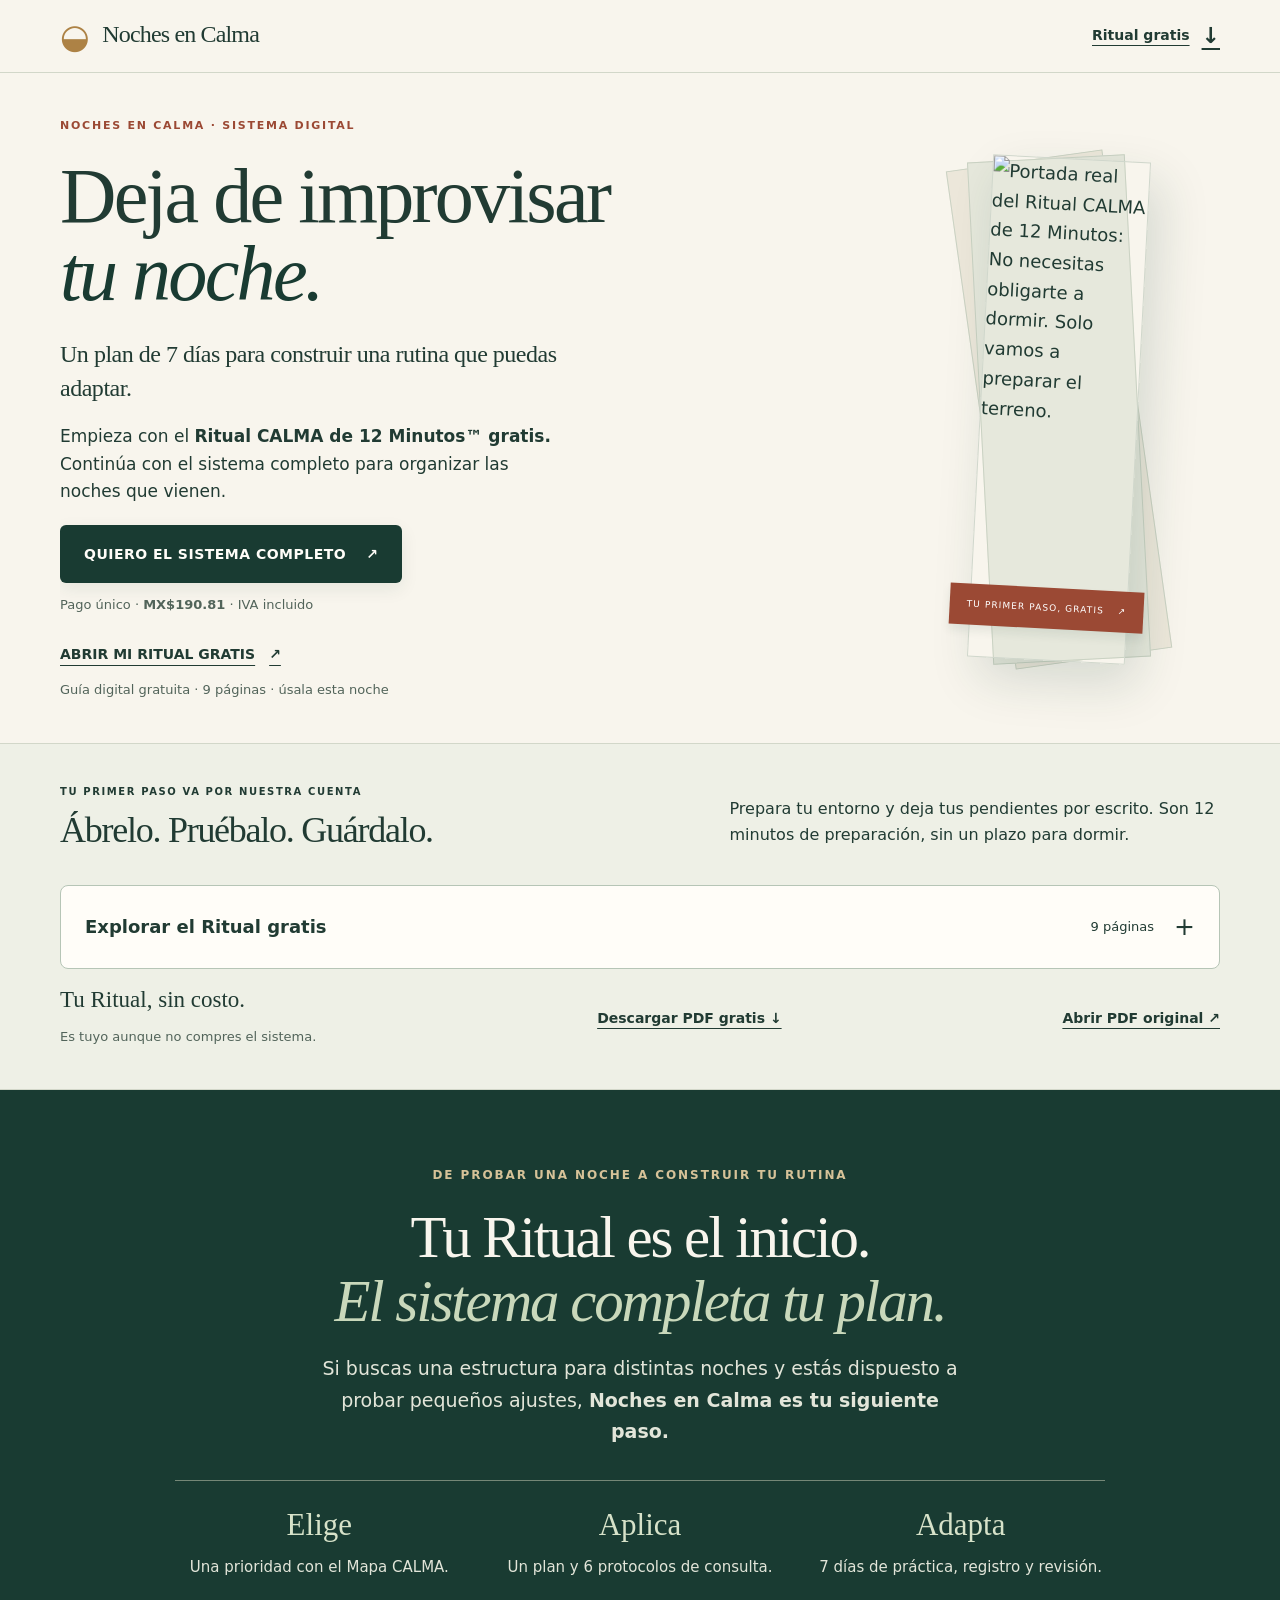
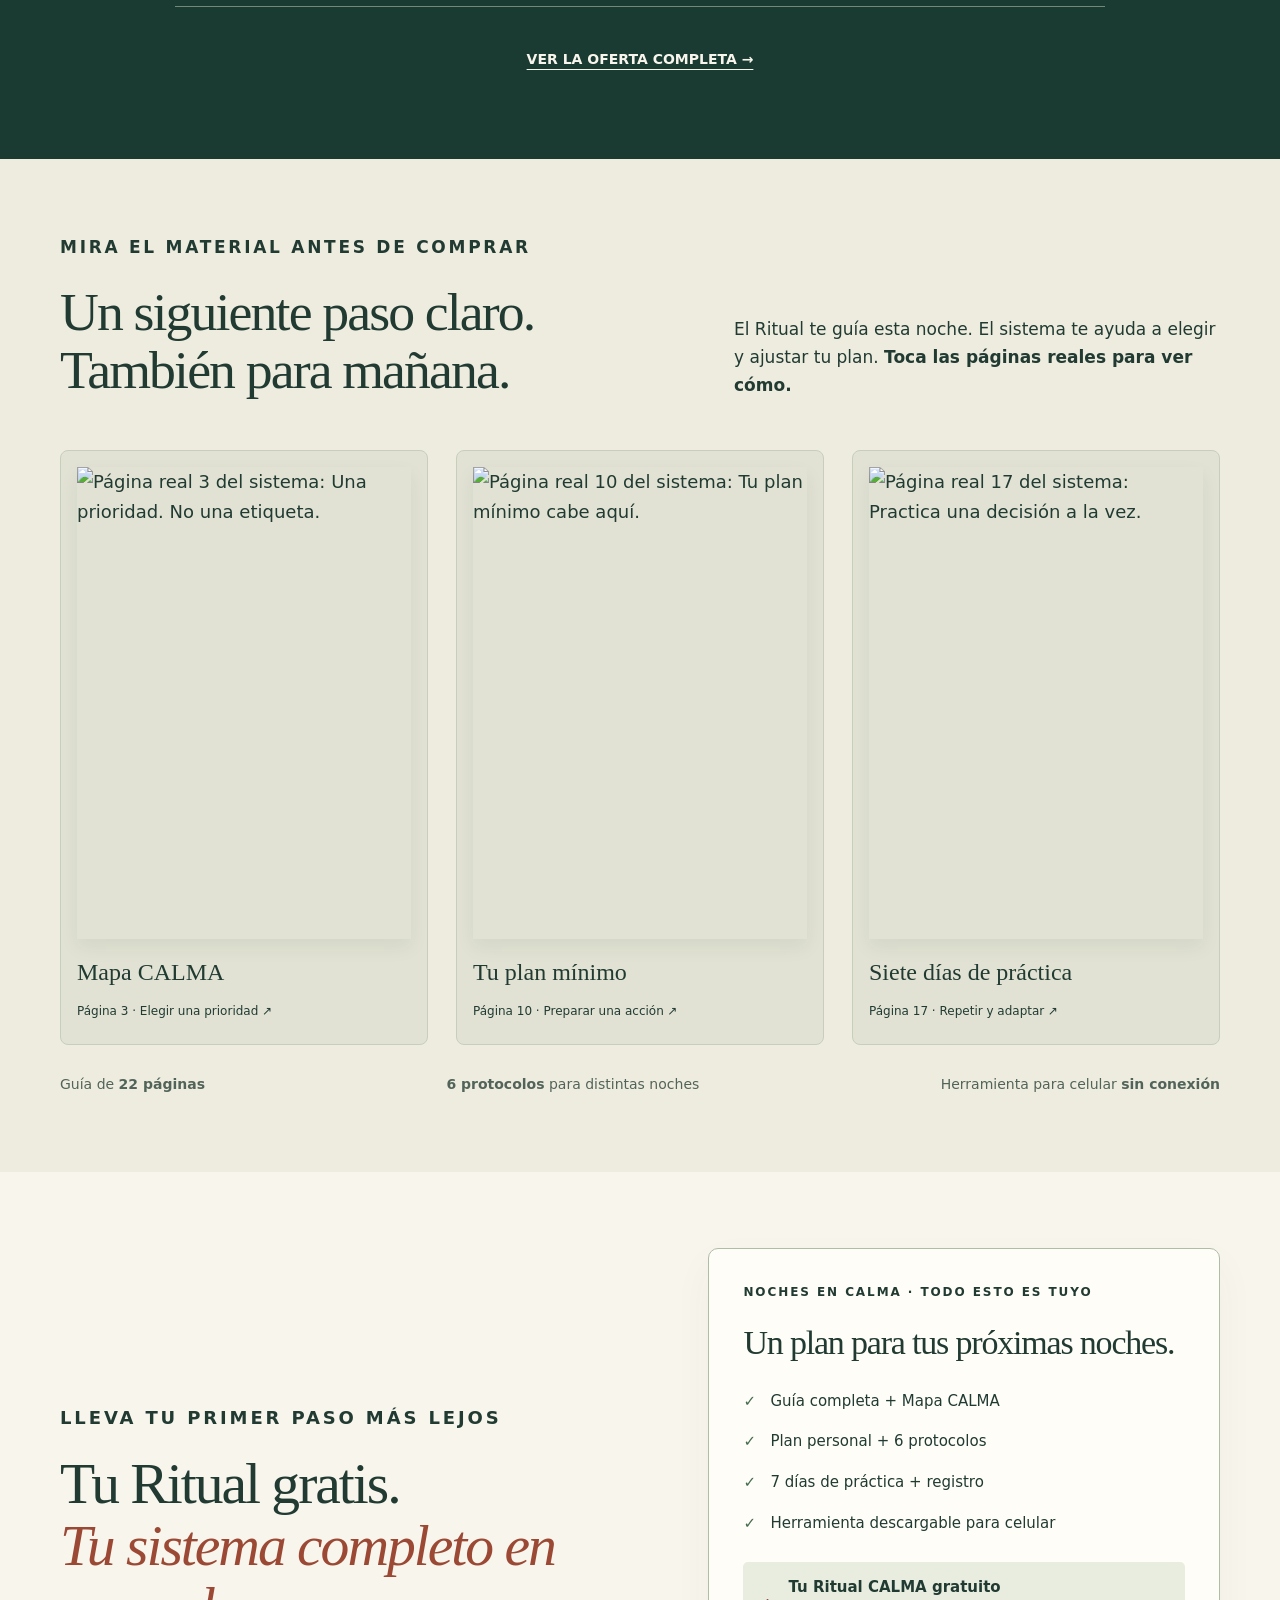
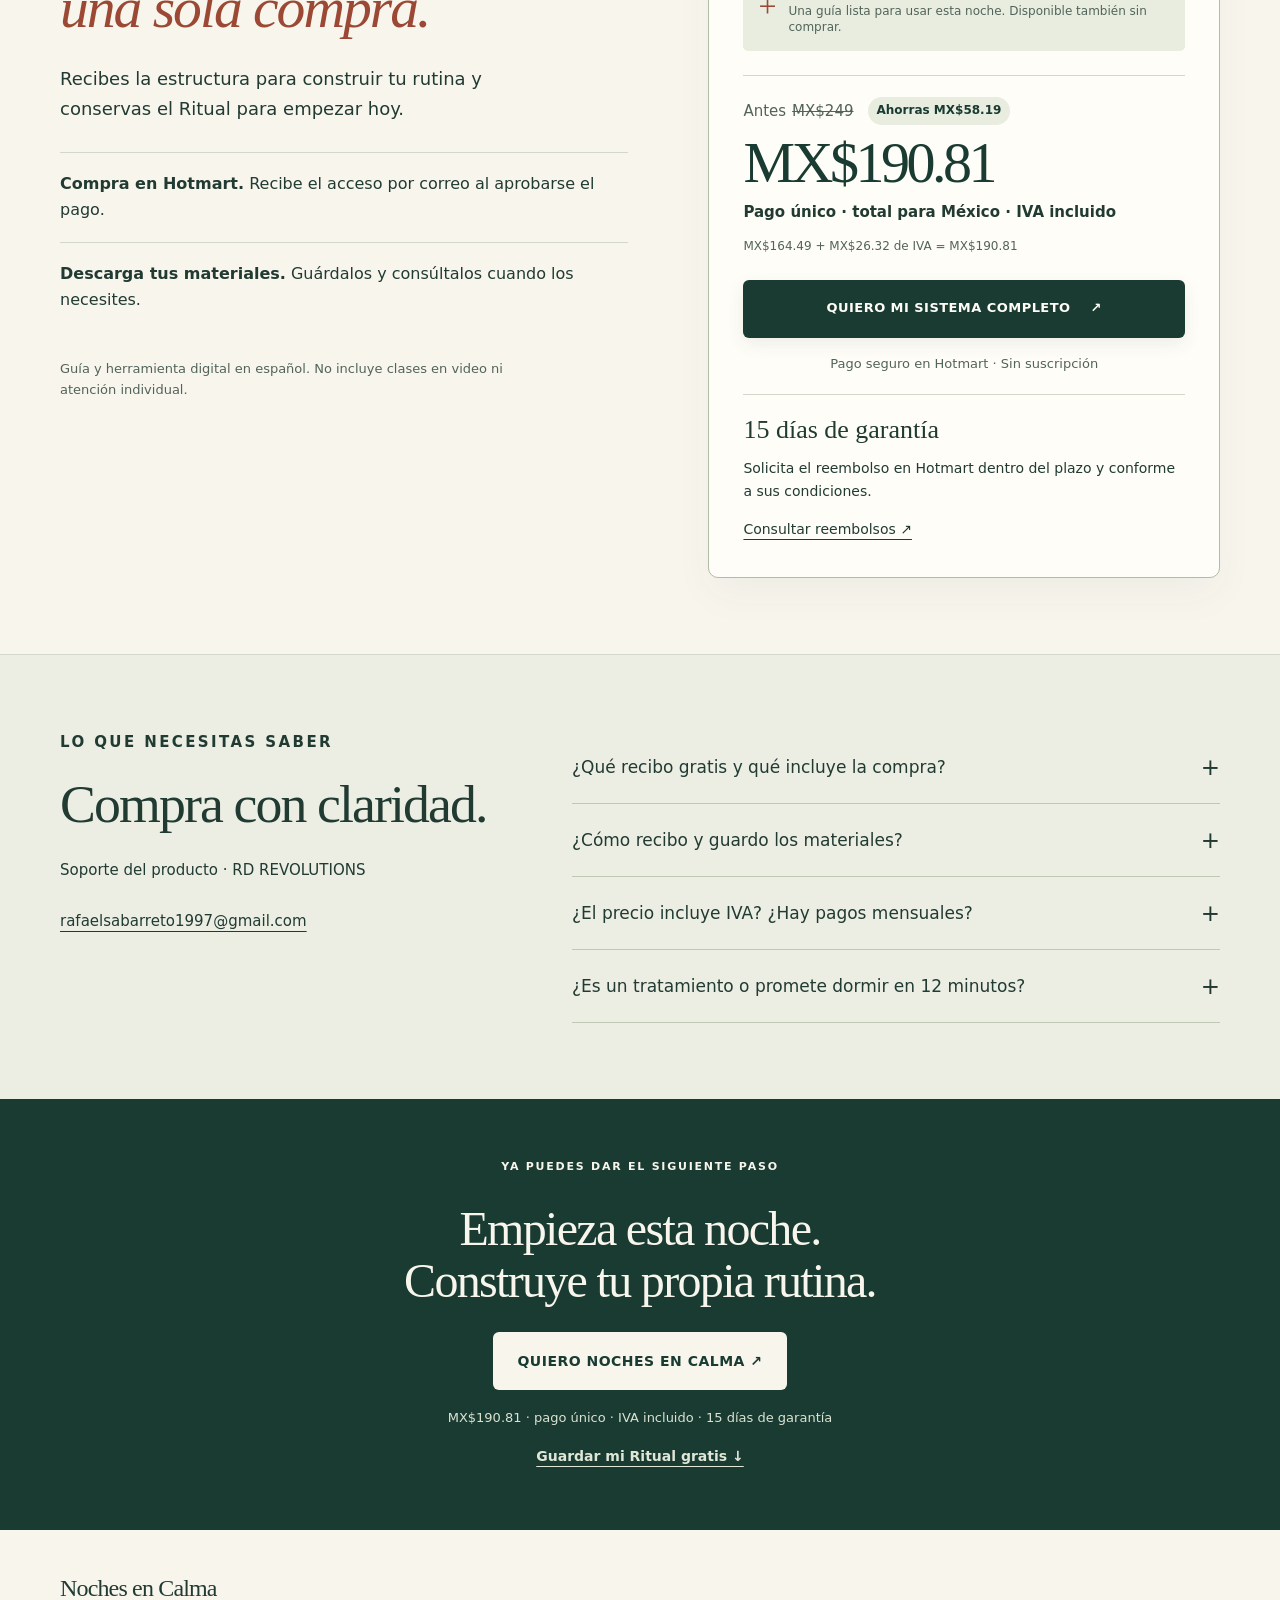
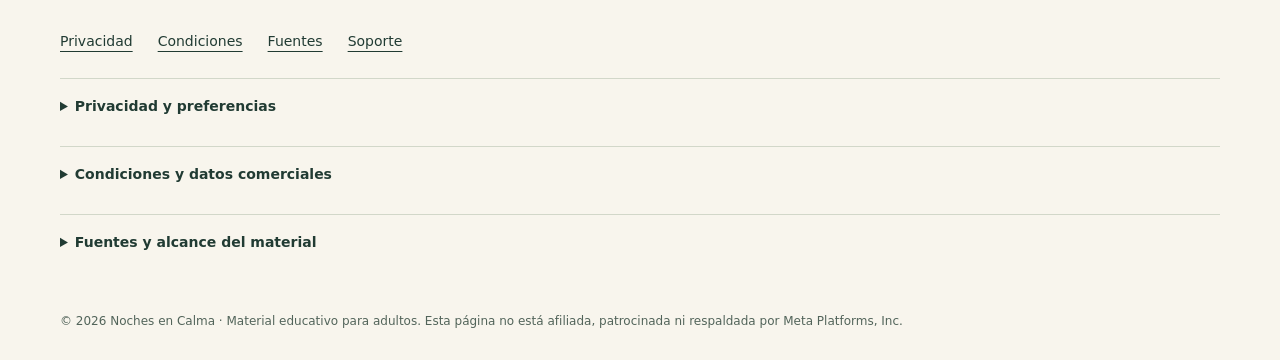
==== commit 272525f9: "Publica Ritual CALMA e nova pagina de venda Revisao completa autorizada pelo produtor: inclui os 21 " ====
--- a/index.html
+++ b/index.html
@@ -1,831 +1,58 @@
-<!doctype html>
-<html lang="es-MX">
-<head>
-<meta charset="utf-8">
-<meta name="viewport" content="width=device-width, initial-scale=1, viewport-fit=cover">
-<title>Noches en Calma — La noche empieza antes de acostarte</title>
-<meta name="description" content="Convierte los consejos sueltos sobre el sueño en un plan personal para esta noche y practícalo 7 días. Material educativo de hábitos nocturnos, en español.">
-<link rel="canonical" href="https://nochesencalma.online/">
-<meta name="theme-color" content="#0C1F26">
-<meta property="og:type" content="website">
-<meta property="og:locale" content="es_MX">
-<meta property="og:site_name" content="Noches en Calma">
-<meta property="og:title" content="La noche empieza antes de acostarte">
-<meta property="og:description" content="Una prioridad. Una acción. Un momento. Siete noches de práctica.">
-<meta property="og:url" content="https://nochesencalma.online/">
-<meta name="twitter:card" content="summary">
-<link rel="icon" href="assets/favicon.svg" type="image/svg+xml">
-<link rel="preconnect" href="https://fonts.googleapis.com">
-<link rel="preconnect" href="https://fonts.gstatic.com" crossorigin>
-<link href="https://fonts.googleapis.com/css2?family=Fraunces:opsz,wght@9..144,300;9..144,400;9..144,600&family=Inter:wght@400;500;600&display=swap" rel="stylesheet">
-<style>
-:root{
-  color-scheme: light;
-  --ink:#0B1E25; --ink-2:#12303A;
-  --paper:#FBF8F2; --paper-2:#F3EDE1; --paper-3:#EAE2D2;
-  --gold:#B8863F; --gold-soft:#E7CFA4;
-  --text:#15303A; --text-2:#42606A; --muted:#6B838C;
-  --line:#DCD2C0; --line-dark:rgba(231,207,164,.22);
-  --radius:14px; --wrap:1120px;
-  --ease:cubic-bezier(.22,.8,.28,1);
-}
-*{box-sizing:border-box}
-html{-webkit-text-size-adjust:100%;scroll-behavior:smooth}
-body{margin:0;background:var(--paper);color:var(--text);font-family:'Inter',-apple-system,BlinkMacSystemFont,"Segoe UI",Roboto,sans-serif;font-size:17px;line-height:1.62;-webkit-font-smoothing:antialiased;overflow-x:hidden}
-img{max-width:100%;height:auto;display:block}
-a{color:inherit}
-h1,h2,h3{font-family:'Fraunces',Georgia,'Times New Roman',serif;font-weight:400;letter-spacing:-.015em;line-height:1.1;margin:0;text-wrap:balance}
-h1{font-size:clamp(2.4rem,7.6vw,4.4rem);font-variation-settings:'opsz' 144,'SOFT' 8}
-h2{font-size:clamp(1.9rem,4.7vw,3rem);font-variation-settings:'opsz' 120,'SOFT' 6}
-h3{font-size:clamp(1.1rem,2.2vw,1.28rem);line-height:1.25}
-p{margin:0 0 1em}
-.wrap{width:100%;max-width:var(--wrap);margin:0 auto;padding:0 22px}
-.narrow{max-width:660px}
-section{padding:clamp(54px,7.6vw,96px) 0}
-.eyebrow{font-family:'Inter',sans-serif;font-size:.7rem;font-weight:600;letter-spacing:.19em;text-transform:uppercase;color:var(--gold);margin:0 0 14px}
-.lead{font-size:clamp(1.05rem,2.1vw,1.2rem);line-height:1.58;color:var(--text-2)}
-
-.btn{display:inline-flex;align-items:center;justify-content:center;gap:.6em;background:linear-gradient(178deg,#C9954A,#A97430);color:#FFF9EE;font-family:'Inter',sans-serif;font-weight:600;font-size:1.03rem;padding:19px 30px;border-radius:100px;border:0;text-decoration:none;cursor:pointer;box-shadow:0 10px 26px -12px rgba(150,100,35,.75), inset 0 1px 0 rgba(255,255,255,.28);transition:transform .22s var(--ease), box-shadow .22s var(--ease);text-align:center;line-height:1.25}
-.btn:hover{transform:translateY(-2px);box-shadow:0 16px 32px -12px rgba(150,100,35,.85), inset 0 1px 0 rgba(255,255,255,.3)}
-.btn:active{transform:translateY(0)}
-.btn .arw{transition:transform .22s var(--ease)}
-.btn:hover .arw{transform:translateX(4px)}
-.btn-block{display:flex;width:100%}
-.btn-ghost{background:transparent;color:var(--gold-soft);border:1px solid rgba(231,207,164,.4);box-shadow:none;font-weight:500;padding:13px 22px;font-size:.92rem}
-.btn-ghost:hover{background:rgba(231,207,164,.09);transform:none;box-shadow:none}
-.cta-block{margin:32px 0 0}
-.cta-micro{font-size:.82rem;line-height:1.5;color:var(--muted);margin:13px 0 0;max-width:42ch}
-.cta-center{text-align:center;display:flex;flex-direction:column;align-items:center}
-.cta-center .cta-micro{margin-inline:auto}
-
-.topline{background:var(--ink);color:rgba(248,245,238,.6);font-size:.71rem;letter-spacing:.05em;text-align:center;padding:9px 18px;line-height:1.45;border-bottom:1px solid rgba(231,207,164,.13)}
-.nav-in{display:flex;align-items:center;justify-content:space-between;gap:16px;margin-bottom:clamp(40px,6.5vw,68px)}
-.brand{font-family:'Fraunces',Georgia,serif;font-size:1.18rem;color:var(--paper);text-decoration:none}
-.brand em{font-style:normal;color:var(--gold-soft)}
-.nav-in .btn-ghost{display:none}
-@media(min-width:820px){.nav-in .btn-ghost{display:inline-flex}}
-
-.hero{position:relative;background:var(--ink);color:var(--paper);overflow:hidden;padding:26px 0 clamp(52px,6.5vw,88px)}
-.hero::before{content:"";position:absolute;inset:0;background:radial-gradient(120% 78% at 78% 6%, rgba(143,182,163,.13), transparent 58%),radial-gradient(90% 62% at 8% 96%, rgba(184,134,63,.16), transparent 62%),linear-gradient(172deg,#0B1E25 0%,#123039 58%,#0D2229 100%)}
-.arcs{position:absolute;top:-16%;right:-30%;width:min(920px,120vw);opacity:.5;pointer-events:none}
-@media(min-width:900px){.arcs{right:-6%;top:-24%;width:760px;opacity:.62}}
-.hero .wrap{position:relative;z-index:2}
-.hero-grid{display:grid;gap:clamp(34px,4.5vw,54px)}
-@media(min-width:940px){.hero-grid{grid-template-columns:1.08fr .92fr;align-items:center}}
-.hero h1{color:var(--paper);margin-bottom:20px}
-.hero h1 .gold{color:var(--gold-soft);font-style:italic;font-variation-settings:'opsz' 144,'SOFT' 20,'WONK' 1}
-.hero-sub{font-size:clamp(1.06rem,2.3vw,1.26rem);line-height:1.56;color:rgba(248,245,238,.82);max-width:31ch;margin-bottom:16px}
-.hero-sub b{color:var(--paper);font-weight:500}
-.hero-body{font-family:'Fraunces',Georgia,serif;font-size:clamp(1.1rem,2.2vw,1.3rem);line-height:1.4;color:var(--gold-soft);max-width:24ch}
-.hero .cta-micro{color:rgba(248,245,238,.55)}
-.trustrow{display:flex;flex-wrap:wrap;gap:8px;margin-top:28px;padding-top:22px;border-top:1px solid var(--line-dark)}
-.chip{font-size:.73rem;letter-spacing:.04em;color:rgba(248,245,238,.7);border:1px solid var(--line-dark);border-radius:100px;padding:6px 13px;white-space:nowrap}
-.chip b{color:var(--gold-soft);font-weight:600}
-.art{position:relative;margin-inline:auto;max-width:290px;width:100%}
-@media(min-width:560px){.art{max-width:360px}}
-@media(min-width:940px){.art{max-width:430px}}
-.art-glow{position:absolute;inset:-14% -10% -8%;background:radial-gradient(50% 50% at 50% 45%,rgba(231,207,164,.20),transparent 68%);filter:blur(6px)}
-.art .cover{position:relative;display:block;width:100%;height:auto;border-radius:6px;box-shadow:0 40px 80px -34px rgba(0,0,0,.85), 0 0 0 1px rgba(231,207,164,.16);transform:rotate(-1.6deg)}
-.cv-t{font-family:'Fraunces',Georgia,serif;font-size:62px;fill:#F5F1E6;font-variation-settings:'opsz' 144,'SOFT' 6}
-.cv-eye{font-family:'Inter',sans-serif;font-size:11px;font-weight:600;letter-spacing:1.6px;fill:#A9C4B4}
-.cv-s{font-family:'Inter',sans-serif;font-size:17px;fill:#E6E1D5}
-.cv-f{font-family:'Inter',sans-serif;font-size:11px;fill:#9FB4B8}
-.plan-float{position:relative;margin:-56px 0 0 auto;width:min(300px,88%);background:var(--paper);color:var(--text);border-radius:12px;padding:16px 18px;box-shadow:0 26px 52px -22px rgba(0,0,0,.7);transform:rotate(1.4deg);font-size:.83rem;line-height:1.45}
-.plan-float .pf-l{font-size:.62rem;letter-spacing:.16em;text-transform:uppercase;color:var(--gold);font-weight:600;margin-bottom:7px}
-.plan-float b{display:block;font-family:'Fraunces',Georgia,serif;font-size:1.02rem;font-weight:400;line-height:1.3;margin-bottom:6px}
-.plan-float span{color:var(--text-2)}
-
-.quotes{display:grid;gap:11px;margin:30px 0 0}
-@media(min-width:760px){.quotes{grid-template-columns:1fr 1fr;gap:13px}}
-.q{background:#fff;border:1px solid var(--line);border-radius:var(--radius);padding:18px 20px 18px 42px;font-size:1rem;line-height:1.5;position:relative;margin:0}
-.q::before{content:"\201C";position:absolute;left:17px;top:12px;font-family:'Fraunces',Georgia,serif;font-size:2rem;color:var(--gold-soft);line-height:1}
-.after-quotes{margin:26px 0 0;padding:20px 22px;border-left:3px solid var(--gold);background:var(--paper-2);border-radius:0 var(--radius) var(--radius) 0;font-size:1.05rem;line-height:1.55}
-
-.problem{background:var(--paper-2)}
-.two{display:grid;gap:clamp(22px,3.5vw,50px)}
-@media(min-width:900px){.two{grid-template-columns:.92fr 1.08fr;align-items:start}}
-.pull{font-family:'Fraunces',Georgia,serif;font-size:clamp(1.18rem,2.5vw,1.45rem);line-height:1.4;color:var(--ink-2);border-top:1px solid var(--line);border-bottom:1px solid var(--line);padding:22px 0;margin:24px 0 0}
-.pull b{font-weight:600;color:var(--gold)}
-
-.method{background:var(--ink-2);color:var(--paper);position:relative;overflow:hidden}
-.method::after{content:"";position:absolute;inset:0;background:radial-gradient(80% 60% at 92% 4%,rgba(143,182,163,.10),transparent 60%);pointer-events:none}
-.method .wrap{position:relative;z-index:2}
-.method h2{color:var(--paper)}
-.method .lead{color:rgba(248,245,238,.66)}
-.steps{display:grid;gap:1px;margin-top:38px;background:var(--line-dark);border:1px solid var(--line-dark);border-radius:var(--radius);overflow:hidden}
-@media(min-width:700px){.steps{grid-template-columns:1fr 1fr}}
-@media(min-width:1000px){.steps{grid-template-columns:repeat(5,1fr)}}
-.step{background:var(--ink-2);padding:24px 20px 26px;display:flex;flex-direction:column;gap:8px}
-.step-l{font-family:'Fraunces',Georgia,serif;font-size:2.4rem;line-height:1;color:var(--gold-soft);font-variation-settings:'opsz' 144,'SOFT' 20}
-.step h3{color:var(--paper)}
-.step p{color:rgba(248,245,238,.63);font-size:.92rem;line-height:1.5;margin:0}
-.step .ex{margin-top:auto;padding-top:11px;border-top:1px solid var(--line-dark);font-size:.82rem;color:rgba(143,182,163,.9);font-style:italic}
-.method-note{margin-top:22px;font-size:.84rem;color:rgba(248,245,238,.45);max-width:66ch}
-
-.picker{display:grid;gap:9px;margin:28px 0 0}
-@media(min-width:760px){.picker{grid-template-columns:1fr 1fr}}
-.opt{display:flex;align-items:center;gap:13px;text-align:left;width:100%;background:#fff;border:1px solid var(--line);border-radius:var(--radius);padding:16px 18px;font-family:inherit;font-size:.98rem;line-height:1.4;color:var(--text);cursor:pointer;transition:border-color .2s var(--ease),background .2s var(--ease),transform .2s var(--ease)}
-.opt:hover{border-color:var(--gold-soft);transform:translateY(-1px)}
-.opt[aria-pressed="true"]{border-color:var(--gold);background:#FFFDF7;box-shadow:0 0 0 1px var(--gold)}
-.opt .dot{width:11px;height:11px;border-radius:50%;border:1.5px solid var(--line);flex:0 0 auto;transition:.2s}
-.opt[aria-pressed="true"] .dot{background:var(--gold);border-color:var(--gold);box-shadow:0 0 0 3px rgba(184,134,63,.18)}
-.result{margin:24px 0 0}
-.result[hidden]{display:none}
-.plan-card{background:#fff;border:1px solid var(--line);border-radius:18px;overflow:hidden;box-shadow:0 22px 48px -30px rgba(11,30,37,.55)}
-.plan-head{background:var(--ink-2);color:var(--paper);padding:18px 22px;display:flex;justify-content:space-between;align-items:flex-start;gap:14px;flex-wrap:wrap}
-.plan-head .t{font-family:'Fraunces',Georgia,serif;font-size:1.2rem;line-height:1.25}
-.plan-head .tag{font-size:.65rem;letter-spacing:.14em;text-transform:uppercase;color:var(--ink);background:var(--gold-soft);padding:5px 10px;border-radius:100px;font-weight:600;white-space:nowrap}
-.row{display:grid;gap:3px;padding:14px 22px;border-bottom:1px solid var(--paper-3)}
-@media(min-width:640px){.row{grid-template-columns:150px 1fr;gap:18px;align-items:baseline}}
-.row:last-of-type{border-bottom:0}
-.row .k{font-size:.67rem;letter-spacing:.14em;text-transform:uppercase;color:var(--gold);font-weight:600}
-.row .v{font-size:.99rem;line-height:1.48;color:var(--text)}
-.plan-foot{background:var(--paper-2);padding:13px 22px;font-size:.79rem;color:var(--muted);line-height:1.45}
-
-.cards{display:grid;gap:13px;margin-top:36px}
-@media(min-width:680px){.cards{grid-template-columns:1fr 1fr}}
-@media(min-width:1000px){.cards{grid-template-columns:repeat(3,1fr)}}
-.card{background:#fff;border:1px solid var(--line);border-radius:var(--radius);padding:24px 22px 26px;display:flex;flex-direction:column;gap:8px}
-.card p{color:var(--text-2);font-size:.94rem;line-height:1.52;margin:0}
-.card .fmt{margin-top:auto;padding-top:12px;font-size:.74rem;letter-spacing:.06em;text-transform:uppercase;color:var(--muted)}
-
-.toc{margin-top:30px;border:1px solid var(--line);border-radius:var(--radius);background:#fff;overflow:hidden}
-.toc summary{cursor:pointer;padding:18px 22px;font-weight:600;font-size:.96rem;list-style:none;display:flex;justify-content:space-between;align-items:center;gap:14px}
-.toc summary::-webkit-details-marker{display:none}
-.toc summary::after{content:"+";font-family:'Fraunces',serif;font-size:1.4rem;color:var(--gold);line-height:1}
-.toc[open] summary::after{content:"\2013"}
-.toc-in{padding:0 22px 22px;border-top:1px solid var(--paper-3)}
-.toc-list{list-style:none;margin:16px 0 0;padding:0;display:grid;gap:6px;font-size:.88rem;color:var(--text-2)}
-@media(min-width:720px){.toc-list{grid-template-columns:1fr 1fr;gap:6px 30px}}
-.toc-list li{display:flex;gap:10px;line-height:1.45}
-.toc-list b{color:var(--gold);font-weight:600;font-variant-numeric:tabular-nums;flex:0 0 auto;font-size:.8rem;padding-top:.08em}
-
-.first5{background:var(--paper-2)}
-.tl{display:grid;gap:1px;margin-top:36px;background:var(--line);border:1px solid var(--line);border-radius:var(--radius);overflow:hidden}
-@media(min-width:820px){.tl{grid-template-columns:repeat(4,1fr)}}
-.tl-i{background:var(--paper);padding:22px 20px;display:flex;flex-direction:column;gap:6px}
-.tl-i .m{font-size:.69rem;letter-spacing:.15em;text-transform:uppercase;color:var(--gold);font-weight:600}
-.tl-i h3{font-size:1.04rem}
-.tl-i p{font-size:.9rem;color:var(--text-2);line-height:1.5;margin:0}
-
-.fit{display:grid;gap:14px;margin-top:34px}
-@media(min-width:820px){.fit{grid-template-columns:1fr 1fr;gap:18px}}
-.fit-col{border-radius:var(--radius);padding:26px 24px;border:1px solid var(--line);background:#fff}
-.fit-col.no{background:var(--paper-2)}
-.fit-col h3{margin-bottom:14px;display:flex;align-items:center;gap:10px}
-.fit-col h3 .ic{width:26px;height:26px;border-radius:50%;display:grid;place-items:center;font-size:.8rem;flex:0 0 auto}
-.fit-col.si .ic{background:rgba(143,182,163,.24);color:#2F6B54}
-.fit-col.no .ic{background:rgba(184,134,63,.18);color:#8A5F22}
-.fit-col ul{list-style:none;margin:0;padding:0;display:grid;gap:11px}
-.fit-col li{display:flex;gap:11px;font-size:.96rem;line-height:1.48;color:var(--text-2)}
-.fit-col li::before{content:"";width:6px;height:6px;border-radius:50%;background:var(--gold-soft);flex:0 0 auto;margin-top:.52em}
-.fit-note{margin:22px 0 0;font-size:.96rem;line-height:1.55;color:var(--text);background:#fff;border:1px dashed var(--gold-soft);border-radius:var(--radius);padding:19px 21px}
-
-.transp{background:var(--ink);color:var(--paper)}
-.transp h2{color:var(--paper)}
-.transp .lead{color:rgba(248,245,238,.7)}
-.transp .box{border:1px solid var(--line-dark);border-radius:var(--radius);padding:24px;margin-top:24px;background:rgba(255,255,255,.028)}
-.transp .box p{margin:0;color:rgba(248,245,238,.78)}
-
-.offer{background:var(--ink-2);color:var(--paper);position:relative;overflow:hidden}
-.offer::before{content:"";position:absolute;inset:0;background:radial-gradient(80% 62% at 14% 100%,rgba(184,134,63,.20),transparent 62%);pointer-events:none}
-.offer .wrap{position:relative;z-index:2}
-.offer h2{color:var(--paper)}
-.obox{display:grid;margin-top:34px;border:1px solid var(--line-dark);border-radius:18px;overflow:hidden;background:rgba(255,255,255,.03)}
-@media(min-width:900px){.obox{grid-template-columns:1.06fr .94fr}}
-.obox-l{padding:clamp(24px,3.4vw,38px)}
-.obox-r{padding:clamp(24px,3.4vw,38px);background:var(--paper);color:var(--text);display:flex;flex-direction:column;justify-content:center}
-.checks{list-style:none;margin:0;padding:0;display:grid;gap:10px}
-.checks li{display:flex;gap:12px;font-size:.96rem;line-height:1.45;color:rgba(248,245,238,.84)}
-.checks li svg{flex:0 0 auto;margin-top:.3em}
-.price-label{font-size:.69rem;letter-spacing:.16em;text-transform:uppercase;color:var(--gold);font-weight:600;margin-bottom:6px}
-.price{font-family:'Fraunces',Georgia,serif;font-size:clamp(2.6rem,7.4vw,3.6rem);line-height:1;color:var(--ink-2);margin:0 0 8px;font-variation-settings:'opsz' 144}
-.price-sub{font-size:.85rem;line-height:1.5;color:var(--muted);margin-bottom:20px}
-.pay{display:flex;flex-wrap:wrap;gap:7px;margin-top:16px}
-.pay span{font-size:.72rem;letter-spacing:.04em;color:var(--text-2);border:1px solid var(--line);border-radius:100px;padding:5px 11px;background:#fff}
-
-.guar{background:var(--paper-2)}
-.guar-box{display:grid;gap:24px;align-items:center;background:#fff;border:1px solid var(--line);border-radius:18px;padding:clamp(26px,3.8vw,42px)}
-@media(min-width:820px){.guar-box{grid-template-columns:126px 1fr;gap:36px}}
-.seal{width:126px;height:126px;margin-inline:auto}
-.guar-box h2{font-size:clamp(1.45rem,3vw,2rem);margin-bottom:12px}
-.guar-box p{color:var(--text-2);font-size:.98rem;margin:0}
-.guar-box a{color:var(--gold);text-underline-offset:3px}
-
-.safety-box{border:1px solid var(--line);border-radius:var(--radius);background:#fff;padding:clamp(22px,3.2vw,32px);margin-top:30px}
-.safety-box h3{margin-bottom:13px}
-.safety-box ul{margin:0;padding-left:19px;color:var(--text-2);display:grid;gap:7px;font-size:.96rem}
-.safety-box .fine{margin:16px 0 0;font-size:.9rem;color:var(--muted);line-height:1.55}
-
-.faq{margin-top:32px;border-top:1px solid var(--line)}
-.faq details{border-bottom:1px solid var(--line)}
-.faq summary{cursor:pointer;list-style:none;padding:20px 40px 20px 0;position:relative;font-weight:500;font-size:1.02rem;line-height:1.4;color:var(--text)}
-.faq summary::-webkit-details-marker{display:none}
-.faq summary::after{content:"+";position:absolute;right:6px;top:18px;font-family:'Fraunces',serif;font-size:1.4rem;color:var(--gold);line-height:1}
-.faq details[open] summary::after{content:"\2013"}
-.faq .a{padding:0 0 21px;color:var(--text-2);font-size:.98rem;line-height:1.6;max-width:68ch}
-.faq .a p{margin:0}
-.faq .a a{color:var(--gold)}
-
-.closing{background:var(--ink);color:var(--paper);text-align:center;position:relative;overflow:hidden}
-.closing::before{content:"";position:absolute;inset:0;background:radial-gradient(70% 60% at 50% 108%,rgba(184,134,63,.24),transparent 66%);pointer-events:none}
-.closing .wrap{position:relative;z-index:2}
-.closing h2{color:var(--paper);max-width:17ch;margin-inline:auto}
-.closing .lead{color:rgba(248,245,238,.68);max-width:46ch;margin:20px auto 0}
-
-footer{background:#08171C;color:rgba(248,245,238,.52);font-size:.83rem;padding:46px 0 120px}
-@media(min-width:900px){footer{padding-bottom:46px}}
-.f-top{display:flex;flex-wrap:wrap;gap:16px;justify-content:space-between;align-items:center;padding-bottom:20px;border-bottom:1px solid rgba(231,207,164,.12)}
-.f-brand{font-family:'Fraunces',Georgia,serif;font-size:1.08rem;color:var(--paper)}
-.f-links{display:flex;flex-wrap:wrap;gap:18px}
-.f-links a{color:rgba(248,245,238,.66);text-decoration:none;border-bottom:1px solid transparent;padding-bottom:2px}
-.f-links a:hover{color:var(--gold-soft);border-color:var(--gold-soft)}
-.f-legal{margin-top:20px;line-height:1.6;max-width:76ch;color:rgba(248,245,238,.42);font-size:.78rem}
-.f-legal p{margin:0 0 .65em}
-
-.sticky{position:fixed;left:0;right:0;bottom:0;z-index:60;background:rgba(11,30,37,.96);backdrop-filter:blur(12px);border-top:1px solid rgba(231,207,164,.2);padding:10px 16px calc(10px + env(safe-area-inset-bottom));display:flex;align-items:center;gap:12px;transform:translateY(110%);transition:transform .32s var(--ease)}
-.sticky.on{transform:translateY(0)}
-.sticky-txt{flex:1;min-width:0;color:var(--paper);line-height:1.25}
-.sticky-txt b{display:block;font-family:'Fraunces',Georgia,serif;font-size:1.05rem;font-weight:400}
-.sticky-txt span{font-size:.71rem;color:rgba(248,245,238,.55)}
-.sticky .btn{padding:14px 20px;font-size:.92rem;flex:0 0 auto}
-@media(min-width:900px){.sticky{display:none}}
-
-.cookie{position:fixed;left:16px;right:16px;bottom:16px;z-index:70;max-width:410px;background:#fff;border:1px solid var(--line);border-radius:var(--radius);padding:17px 19px;box-shadow:0 20px 50px -20px rgba(0,0,0,.45);font-size:.84rem;line-height:1.5}
-.cookie[hidden]{display:none}
-.cookie p{margin:0 0 13px;color:var(--text-2)}
-.cookie a{color:var(--gold)}
-.cookie div{display:flex;gap:9px}
-.cookie button{flex:1;border-radius:100px;border:1px solid var(--line);background:#fff;color:var(--text);padding:9px 12px;font-family:inherit;font-size:.82rem;font-weight:500;cursor:pointer}
-.cookie button.pri{background:var(--ink-2);color:var(--paper);border-color:var(--ink-2)}
-
-.rv{transition:opacity .7s var(--ease),transform .7s var(--ease)}
-.js .rv{opacity:0;transform:translateY(18px)}
-.js .rv.in{opacity:1;transform:none}
-@media(prefers-reduced-motion:reduce){
-  html{scroll-behavior:auto}
-  .js .rv{opacity:1;transform:none;transition:none}
-  .btn,.opt{transition:none}
-}
-.skip{position:absolute;left:-9999px}
-.skip:focus{left:12px;top:12px;z-index:99;background:#fff;color:var(--text);padding:10px 16px;border-radius:8px}
-:focus-visible{outline:2px solid var(--gold-soft);outline-offset:3px;border-radius:4px}
-</style>
-</head>
-<body>
-<script>document.documentElement.className+=" js";</script>
-<a class="skip" href="#contenido">Saltar al contenido</a>
-
-<div class="topline">Material educativo de hábitos nocturnos · No diagnostica ni trata trastornos del sueño</div>
-
-<header class="hero" id="top">
-  <svg class="arcs" viewBox="0 0 600 600" fill="none" aria-hidden="true">
-    <g stroke="#8FB6A3" stroke-opacity=".26">
-      <circle cx="300" cy="300" r="120"/><circle cx="300" cy="300" r="185"/>
-      <circle cx="300" cy="300" r="250"/><circle cx="300" cy="300" r="315"/>
-      <circle cx="300" cy="300" r="380"/>
-    </g>
-    <path d="M330 150a86 86 0 1 0 84 106 68 68 0 1 1-84-106Z" fill="#8FB6A3" fill-opacity=".55"/>
-  </svg>
-  <div class="wrap">
-    <nav class="nav-in" aria-label="Principal">
-      <a class="brand" href="#top">Noches en <em>Calma</em></a>
-      <a class="btn btn-ghost js-cta" data-loc="nav" href="#oferta">Ver la edición</a>
-    </nav>
-    <div class="hero-grid">
-      <div>
-        <p class="eyebrow">Edición de lanzamiento · México</p>
-        <h1>La noche empieza <span class="gold">antes</span> de acostarte.</h1>
-        <p class="hero-sub">No te falta información. <b>Te falta una secuencia que aguante un martes a las 22:40</b>, cansado y con el celular en la mano.</p>
-        <p class="hero-body">Una prioridad. Una acción. Un momento. Siete noches.</p>
-        <div class="cta-block">
-          <a class="btn js-cta" data-loc="hero" href="#oferta">Quiero mi plan para esta noche <span class="arw" aria-hidden="true">→</span></a>
-          <p class="cta-micro">Pago único de <b id="p-hero">MX$190.81</b> · Acceso al aprobarse el pago · 15 días para pedir reembolso</p>
-        </div>
-        <div class="trustrow">
-          <span class="chip"><b>22</b> páginas</span>
-          <span class="chip"><b>7</b> días de práctica</span>
-          <span class="chip"><b>6</b> protocolos</span>
-          <span class="chip">Pago por <b>Hotmart</b></span>
-        </div>
-      </div>
-      <div class="art">
-        <div class="art-glow" aria-hidden="true"></div>
-        <svg class="cover" viewBox="0 0 595 842" role="img" aria-label="Portada de la guía Noches en Calma, edición de lanzamiento">
-          <defs>
-            <linearGradient id="cv" x1="0" y1="0" x2=".3" y2="1">
-              <stop offset="0" stop-color="#153842"/><stop offset="1" stop-color="#0E262E"/>
-            </linearGradient>
-          </defs>
-          <rect width="595" height="842" fill="url(#cv)"/>
-          <g fill="none" stroke="#8FB6A3" stroke-opacity=".17">
-            <circle cx="452" cy="292" r="108"/><circle cx="452" cy="292" r="168"/>
-            <circle cx="452" cy="292" r="228"/><circle cx="452" cy="292" r="288"/>
-          </g>
-          <path d="M470 137a52 52 0 1 0 51 64 41 41 0 1 1-51-64Z" fill="#A9C4B4"/>
-          <text class="cv-eye" x="52" y="64">GUÍA PRÁCTICA DE HÁBITOS NOCTURNOS</text>
-          <text class="cv-t" x="50" y="378">Noches</text>
-          <text class="cv-t" x="50" y="452">en Calma</text>
-          <line x1="52" y1="494" x2="152" y2="494" stroke="#8FB6A3" stroke-opacity=".5"/>
-          <text class="cv-s" x="52" y="542">Una prioridad.</text>
-          <text class="cv-s" x="52" y="568">Un plan para esta noche.</text>
-          <text class="cv-s" x="52" y="594">Siete días de práctica.</text>
-          <text class="cv-eye" x="52" y="740">EDICIÓN DE LANZAMIENTO · MÉXICO</text>
-          <text class="cv-f" x="52" y="768">Educación para adultos. No diagnostica ni</text>
-          <text class="cv-f" x="52" y="784">sustituye atención profesional.</text>
-        </svg>
-        <div class="plan-float" aria-hidden="true">
-          <div class="pf-l">Plan para esta noche</div>
-          <b>El celular va a su lugar de carga</b>
-          <span>Al terminar de cenar · Si no puedo: boca abajo, del otro lado del cuarto</span>
-        </div>
-      </div>
-    </div>
-  </div>
-</header>
-
-<main id="contenido">
-
-<section>
-  <div class="wrap">
-    <h2 class="narrow rv">¿Reconoces alguna?</h2>
-    <div class="quotes rv">
-      <p class="q">Estoy agotado, y en cuanto apago la luz mi cabeza se enciende.</p>
-      <p class="q">Cinco minutos de celular y de repente es la una.</p>
-      <p class="q">Me acuesto repasando lo que no hice hoy.</p>
-      <p class="q">Me despierto de madrugada y empiezo a contar horas.</p>
-      <p class="q">Cada día me acuesto a una hora distinta.</p>
-      <p class="q">Sé lo que debería hacer. El problema es hacerlo.</p>
-    </div>
-    <p class="after-quotes rv">Dos o más no es falta de disciplina. <strong>Es que nadie convirtió esos consejos en un plan que empiece antes de la cama.</strong></p>
-  </div>
-</section>
-
-<section class="problem">
-  <div class="wrap two">
-    <div class="rv">
-      <p class="eyebrow">El problema real</p>
-      <h2>Sabes qué hacer. No sabes por dónde empezar.</h2>
-    </div>
-    <div class="rv">
-      <p class="lead">Treinta recomendaciones razonables. Ninguna te dice cuál va primero, en qué momento exacto, ni qué haces cuando el día se descarrila.</p>
-      <p>Así que a las 22:40 una intención vaga compite contra una pantalla que no exige ningún esfuerzo. Y gana la pantalla. No por debilidad: porque una tiene instrucciones y la otra no.</p>
-      <p class="pull">Un consejo sin momento, sin lugar y sin plan B es información. <b>Aquí se convierte en una decisión ya tomada.</b></p>
-    </div>
-  </div>
-</section>
-
-<section class="method">
-  <div class="wrap">
-    <div class="narrow rv">
-      <p class="eyebrow">El método CALMA</p>
-      <h2>Cinco decisiones. Empiezas por una.</h2>
-      <p class="lead">Tu mapa dice cuál. Las otras cuatro esperan su turno.</p>
-    </div>
-    <div class="steps rv">
-      <article class="step"><div class="step-l">C</div><h3>Constancia</h3><p>Fija la hora de despertar, no la de dormir. Es la que sí controlas.</p><div class="ex">«7:00, también el sábado.»</div></article>
-      <article class="step"><div class="step-l">A</div><h3>Atenúa</h3><p>Baja el estímulo antes que la luz. La cabeza no cambia de modo con un interruptor.</p><div class="ex">«A las 22:00 el celular va a cargar.»</div></article>
-      <article class="step"><div class="step-l">L</div><h3>Libera</h3><p>Vacía el día en papel, antes de que la cama sea el lugar donde lo revisas.</p><div class="ex">«Tres líneas: lo de mañana.»</div></article>
-      <article class="step"><div class="step-l">M</div><h3>Mueve la vigilia</h3><p>Si llevas rato despierto y frustrado, deja de pelear con la cama.</p><div class="ex">«Silla, luz baja, vuelvo con sueño.»</div></article>
-      <article class="step"><div class="step-l">A</div><h3>Ajusta</h3><p>Una molestia menos en el cuarto. Una. No un cuarto perfecto.</p><div class="ex">«Tapo la luz del módem.»</div></article>
-    </div>
-    <p class="method-note">CALMA ordena decisiones cotidianas. No es un método clínicamente validado, no es terapia cognitivo-conductual para el insomnio y no sustituye una valoración profesional.</p>
-  </div>
-</section>
-
-<section>
-  <div class="wrap">
-    <div class="narrow rv">
-      <p class="eyebrow">Mira el sistema por dentro</p>
-      <h2>¿Cuál de estas noches es la tuya?</h2>
-      <p class="lead">Elige una y verás el plan que vas a completar adentro. Ejemplo del material, no un diagnóstico.</p>
-    </div>
-
-    <div class="picker rv" role="group" aria-label="Elige la noche que más se parece a la tuya">
-      <button class="opt" type="button" aria-pressed="false" data-k="L"><span class="dot" aria-hidden="true"></span>Mi cabeza no se apaga</button>
-      <button class="opt" type="button" aria-pressed="false" data-k="A1"><span class="dot" aria-hidden="true"></span>El celular se lleva mi última hora</button>
-      <button class="opt" type="button" aria-pressed="false" data-k="C"><span class="dot" aria-hidden="true"></span>Me acuesto a una hora distinta cada día</button>
-      <button class="opt" type="button" aria-pressed="false" data-k="M"><span class="dot" aria-hidden="true"></span>Me despierto de madrugada</button>
-      <button class="opt" type="button" aria-pressed="false" data-k="A2"><span class="dot" aria-hidden="true"></span>El cuarto nunca está cómodo</button>
-      <button class="opt" type="button" aria-pressed="false" data-k="X"><span class="dot" aria-hidden="true"></span>Varias, y no sé por cuál empezar</button>
-    </div>
-
-    <div class="result" id="result" hidden aria-live="polite">
-      <div class="plan-card">
-        <div class="plan-head">
-          <div class="t" id="r-title"></div>
-          <div class="tag" id="r-tag"></div>
-        </div>
-        <div class="row"><div class="k">Prioridad</div><div class="v" id="r-pri"></div></div>
-        <div class="row"><div class="k">Acción mínima</div><div class="v" id="r-act"></div></div>
-        <div class="row"><div class="k">Cuándo y dónde</div><div class="v" id="r-when"></div></div>
-        <div class="row"><div class="k">Si no puedo</div><div class="v" id="r-alt"></div></div>
-        <div class="row"><div class="k">Mañana reviso</div><div class="v" id="r-rev"></div></div>
-        <div class="plan-foot">Ejemplo del formato incluido. Adentro lo completas con tu situación, no con la nuestra.</div>
-      </div>
-      <div class="cta-block cta-center">
-        <a class="btn js-cta" data-loc="demo" href="#oferta">Quiero el mío <span class="arw" aria-hidden="true">→</span></a>
-      </div>
-    </div>
-  </div>
-</section>
-
-<section class="problem">
-  <div class="wrap">
-    <div class="narrow rv">
-      <p class="eyebrow">Qué recibes</p>
-      <h2>Una guía que sirve a las 23:00, no solo el día que la lees.</h2>
-    </div>
-    <div class="cards rv">
-      <article class="card"><h3>Mapa CALMA</h3><p>Cinco frases sobre tu semana. Te devuelve una prioridad, no una etiqueta.</p><div class="fmt">Página 3</div></article>
-      <article class="card"><h3>Plan para esta noche</h3><p>El formato que acabas de ver, listo para completar.</p><div class="fmt">Página 10</div></article>
-      <article class="card"><h3>Seis protocolos de momento</h3><p>No consigo dormir · Me desperté a media noche · Mi cabeza sigue trabajando · Dormí mal ayer · Usé el celular hasta tarde · Tomé cafeína tarde.</p><div class="fmt">Páginas 11–16</div></article>
-      <article class="card"><h3>Siete días y registro</h3><p>Una decisión a la vez. Registras la acción, no calificas tu salud.</p><div class="fmt">Páginas 17–20</div></article>
-      <article class="card"><h3>Herramienta para el celular</h3><p>Mapa, plan y registro en un archivo que abres sin conexión. Tus respuestas se quedan en tu teléfono.</p><div class="fmt">HTML descargable</div></article>
-      <article class="card"><h3>Límites y fuentes</h3><p>Cuándo esta guía ayuda, cuándo toca hablar con un profesional y en qué se apoya cada recomendación.</p><div class="fmt">Páginas 21–22</div></article>
-    </div>
-
-    <details class="toc rv">
-      <summary>Ver el índice completo de las 22 páginas antes de comprar</summary>
-      <div class="toc-in">
-        <ol class="toc-list">
-          <li><b>01</b> Portada y cómo usar esta guía</li>
-          <li><b>02</b> Tu primera victoria: un plan claro</li>
-          <li><b>03</b> Una prioridad. No una etiqueta</li>
-          <li><b>04</b> CALMA: del consejo a la acción</li>
-          <li><b>05</b> Dale una referencia a mañana</li>
-          <li><b>06</b> Ponle un cierre visible al día</li>
-          <li><b>07</b> Dale una dirección al pendiente</li>
-          <li><b>08</b> Haz una pausa en la pelea</li>
-          <li><b>09</b> Una molestia menos en el cuarto</li>
-          <li><b>10</b> Tu plan mínimo cabe aquí</li>
-          <li><b>11</b> No consigo dormir</li>
-          <li><b>12</b> Me desperté a media noche</li>
-          <li><b>13</b> Mi cabeza sigue trabajando</li>
-          <li><b>14</b> Dormí mal ayer</li>
-          <li><b>15</b> Usé el celular hasta tarde</li>
-          <li><b>16</b> Tomé cafeína tarde</li>
-          <li><b>17</b> Practica una decisión a la vez</li>
-          <li><b>18</b> Esto puede esperar aquí</li>
-          <li><b>19</b> Presencia, no perfección</li>
-          <li><b>20</b> Conserva lo que cabe en tu vida</li>
-          <li><b>21</b> Cuándo esta guía no es suficiente</li>
-          <li><b>22</b> Qué respalda cada decisión</li>
-        </ol>
-      </div>
-    </details>
-  </div>
-</section>
-
-<section class="first5">
-  <div class="wrap">
-    <div class="narrow rv">
-      <p class="eyebrow">Tus primeros cinco minutos</p>
-      <h2>La primera victoria no es dormirte rápido.</h2>
-      <p class="lead">Es cerrar el día sabiendo qué vas a hacer y qué puedes soltar hasta mañana.</p>
-    </div>
-    <div class="tl rv">
-      <div class="tl-i"><div class="m">Minuto 0</div><h3>Pago aprobado</h3><p>Hotmart te abre el acceso y te lo envía al correo.</p></div>
-      <div class="tl-i"><div class="m">Minuto 1</div><h3>Empieza aquí</h3><p>Una página. Qué hacer primero y qué ignorar por ahora.</p></div>
-      <div class="tl-i"><div class="m">Minuto 3</div><h3>Tu mapa</h3><p>Cinco frases. Sale una letra: tu prioridad de la semana.</p></div>
-      <div class="tl-i"><div class="m">Minuto 5</div><h3>Tu plan escrito</h3><p>Una acción, un momento, una alternativa. Cierras y la preparas.</p></div>
-    </div>
-    <div class="cta-block cta-center rv">
-      <a class="btn js-cta" data-loc="first5" href="#oferta">Empezar esta noche <span class="arw" aria-hidden="true">→</span></a>
-    </div>
-  </div>
-</section>
-
-<section>
-  <div class="wrap">
-    <h2 class="narrow rv">No es para todos.</h2>
-    <div class="fit rv">
-      <div class="fit-col si">
-        <h3><span class="ic" aria-hidden="true">✓</span> Sí, si…</h3>
-        <ul>
-          <li>Tu jornada es mayormente diurna y puedes organizar el final del día.</li>
-          <li>Tus noches se alargan entre pantallas, pendientes y una rutina cambiante.</li>
-          <li>Ya leíste consejos y el problema fue sostenerlos, no conocerlos.</li>
-          <li>Prefieres una cosa bien elegida antes que una lista de quince.</li>
-        </ul>
-      </div>
-      <div class="fit-col no">
-        <h3><span class="ic" aria-hidden="true">✕</span> No, si…</h3>
-        <ul>
-          <li>Buscas tratamiento para un insomnio crónico diagnosticado, o terapia (CBT-I).</li>
-          <li>Trabajas en turnos rotativos o nocturnos.</li>
-          <li>Cuidas a un bebé o a alguien que despierta varias veces.</li>
-          <li>Tienes ronquidos con pausas al respirar, ahogos o somnolencia intensa de día.</li>
-        </ul>
-      </div>
-    </div>
-    <p class="fit-note rv"><strong>Si estás en la segunda columna, preferimos que no lo compres</strong> y que busques orientación profesional. Decírtelo antes nos parece más importante que una venta más.</p>
-  </div>
-</section>
-
-<section class="transp">
-  <div class="wrap narrow">
-    <h2 class="rv">Aquí no hay testimonios.</h2>
-    <p class="lead rv">Es un lanzamiento. Todavía no tenemos compradores suficientes para mostrar resultados sin inventarlos, y no vamos a inventarlos.</p>
-    <div class="box rv">
-      <p>Lo que sí puedes revisar antes de pagar: el índice completo de las 22 páginas, el formato exacto del plan y los seis protocolos por su nombre. Y si aun así no te sirve, tienes 15 días para pedir el reembolso sin dar explicaciones.</p>
-    </div>
-  </div>
-</section>
-
-<section class="offer" id="oferta">
-  <div class="wrap">
-    <div class="narrow rv">
-      <p class="eyebrow">Edición de lanzamiento · México</p>
-      <h2>Noches en Calma</h2>
-      <p class="lead">Un pago. Sin suscripción, sin renovación automática, sin cargos después.</p>
-    </div>
-    <div class="obox rv">
-      <div class="obox-l">
-        <ul class="checks">
-          <li><svg width="16" height="16" viewBox="0 0 16 16" fill="none" aria-hidden="true"><path d="M3 8.4l3.2 3.2L13 5" stroke="#E7CFA4" stroke-width="1.8" stroke-linecap="round" stroke-linejoin="round"/></svg> Guía de 22 páginas en español (PDF)</li>
-          <li><svg width="16" height="16" viewBox="0 0 16 16" fill="none" aria-hidden="true"><path d="M3 8.4l3.2 3.2L13 5" stroke="#E7CFA4" stroke-width="1.8" stroke-linecap="round" stroke-linejoin="round"/></svg> Mapa CALMA para elegir tu prioridad</li>
-          <li><svg width="16" height="16" viewBox="0 0 16 16" fill="none" aria-hidden="true"><path d="M3 8.4l3.2 3.2L13 5" stroke="#E7CFA4" stroke-width="1.8" stroke-linecap="round" stroke-linejoin="round"/></svg> Plan para esta noche, listo para completar</li>
-          <li><svg width="16" height="16" viewBox="0 0 16 16" fill="none" aria-hidden="true"><path d="M3 8.4l3.2 3.2L13 5" stroke="#E7CFA4" stroke-width="1.8" stroke-linecap="round" stroke-linejoin="round"/></svg> Seis protocolos de consulta rápida</li>
-          <li><svg width="16" height="16" viewBox="0 0 16 16" fill="none" aria-hidden="true"><path d="M3 8.4l3.2 3.2L13 5" stroke="#E7CFA4" stroke-width="1.8" stroke-linecap="round" stroke-linejoin="round"/></svg> Plan de 7 días con registro simple</li>
-          <li><svg width="16" height="16" viewBox="0 0 16 16" fill="none" aria-hidden="true"><path d="M3 8.4l3.2 3.2L13 5" stroke="#E7CFA4" stroke-width="1.8" stroke-linecap="round" stroke-linejoin="round"/></svg> Herramienta para el celular, sin conexión</li>
-          <li><svg width="16" height="16" viewBox="0 0 16 16" fill="none" aria-hidden="true"><path d="M3 8.4l3.2 3.2L13 5" stroke="#E7CFA4" stroke-width="1.8" stroke-linecap="round" stroke-linejoin="round"/></svg> Acceso por 12 meses para descargar todo</li>
-        </ul>
-      </div>
-      <div class="obox-r">
-        <div class="price-label">Pago único</div>
-        <p class="price"><span class="p-txt">MX$190.81</span></p>
-        <p class="price-sub">Total en México, IVA incluido: MX$164.49 + MX$26.32. Desde otro país, Hotmart te muestra el total en tu moneda antes de confirmar.</p>
-        <a class="btn btn-block js-cta" data-loc="oferta" href="https://pay.hotmart.com/V107472709O" rel="noopener">Comprar ahora <span class="arw" aria-hidden="true">→</span></a>
-        <p class="cta-micro">Compra procesada por Hotmart. Acceso al aprobarse el pago. 15 días para pedir reembolso.</p>
-        <div class="pay"><span>Tarjeta</span><span>Mercado Pago</span><span>PayPal</span></div>
-      </div>
-    </div>
-  </div>
-</section>
-
-<section class="guar">
-  <div class="wrap">
-    <div class="guar-box rv">
-      <svg class="seal" viewBox="0 0 120 120" fill="none" aria-hidden="true">
-        <circle cx="60" cy="60" r="55" stroke="#B8863F" stroke-width="1"/>
-        <circle cx="60" cy="60" r="47" stroke="#B8863F" stroke-width=".6" stroke-dasharray="2 4"/>
-        <text x="60" y="55" text-anchor="middle" font-family="Fraunces,Georgia,serif" font-size="30" fill="#15303A">15</text>
-        <text x="60" y="74" text-anchor="middle" font-family="Inter,sans-serif" font-size="9" letter-spacing="2" fill="#B8863F">DÍAS</text>
-      </svg>
-      <div>
-        <h2>Pruébalo siete noches. Si no te sirve, lo devuelves.</h2>
-        <p>Tienes 15 días desde la compra aprobada. Sin demostrar que dormiste mejor, sin explicar tu caso, sin hablar con nadie de ventas: se pide en el <a href="https://refund.hotmart.com/" target="_blank" rel="noopener">portal de Hotmart</a> con tu código de transacción. Es una política comercial y no limita tus derechos legales.</p>
-      </div>
-    </div>
-  </div>
-</section>
-
-<section>
-  <div class="wrap">
-    <div class="narrow rv">
-      <p class="eyebrow">Rigor sin miedo</p>
-      <h2>La calma no es ignorar señales.</h2>
-    </div>
-    <div class="safety-box rv">
-      <h3>Consulta a un profesional si aparece alguna de estas señales</h3>
-      <ul>
-        <li>Dificultad persistente o severa para dormir, o que afecta tu día.</li>
-        <li>Ronquidos con pausas al respirar, ahogos nocturnos o somnolencia intensa.</li>
-        <li>Dolor, malestar importante o cambios notables en el ánimo.</li>
-        <li>Somnolencia al conducir o al manejar equipo: no conduzcas con sueño.</li>
-      </ul>
-      <p class="fine">Noches en Calma no diagnostica, previene ni trata enfermedades; no es terapia cognitivo-conductual para el insomnio; no recomienda suplementos ni cambios de medicación; y no promete un resultado de sueño concreto.</p>
-    </div>
-  </div>
-</section>
-
-<section class="problem">
-  <div class="wrap narrow">
-    <h2 class="rv">Antes de decidir</h2>
-    <div class="faq rv">
-      <details>
-        <summary>¿Es un tratamiento para el insomnio?</summary>
-        <div class="a"><p>No. Es material educativo para organizar hábitos nocturnos. El tratamiento de referencia para el insomnio crónico es la terapia cognitivo-conductual (CBT-I), y se hace con un profesional, no con un PDF.</p></div>
-      </details>
-      <details>
-        <summary>¿Voy a dormir mejor desde la primera noche?</summary>
-        <div class="a"><p>No podemos prometerlo. Lo que sí cambia la primera noche es que dejas de improvisar: tienes una prioridad elegida, una acción preparada y un momento decidido.</p></div>
-      </details>
-      <details>
-        <summary>¿Cuánto tiempo me toma al día?</summary>
-        <div class="a"><p>Cinco minutos una sola vez. Después, una acción mínima —del tipo «dejar el celular en su lugar de carga»— y dos preguntas por la mañana. Si un día no cabe, usas la alternativa corta que dejaste escrita.</p></div>
-      </details>
-      <details>
-        <summary>¿Por qué pagar si hay consejos gratis?</summary>
-        <div class="a"><p>Encontrar la información es fácil. Decidir cuál aplicar primero, traducirla a tu rutina y sostenerla una semana es el trabajo. Eso es lo que compras: la selección, el orden, el formato para completar y los protocolos para cuando la noche se sale del plan.</p></div>
-      </details>
-      <details>
-        <summary>¿Cuándo y cómo lo recibo?</summary>
-        <div class="a"><p>Cuando Hotmart aprueba el pago, recibes el acceso en el correo de la compra y entras a tu área de miembros. Revisa también la carpeta de spam.</p></div>
-      </details>
-      <details>
-        <summary>¿Cómo pido el reembolso?</summary>
-        <div class="a"><p>En el <a href="https://refund.hotmart.com/" target="_blank" rel="noopener">portal de reembolsos de Hotmart</a>, dentro de los 15 días, con tu código de transacción. No tienes que justificar tu decisión.</p></div>
-      </details>
-    </div>
-  </div>
-</section>
-
-<section class="closing">
-  <div class="wrap">
-    <h2 class="rv">Esta noche va a llegar igual.</h2>
-    <p class="lead rv">La única pregunta es si te encuentra improvisando otra vez.</p>
-    <div class="cta-block cta-center rv">
-      <a class="btn js-cta" data-loc="cierre" href="https://pay.hotmart.com/V107472709O" rel="noopener">Quiero mi plan para esta noche <span class="arw" aria-hidden="true">→</span></a>
-      <p class="cta-micro">Pago único de <span class="p-txt">MX$190.81</span> · 15 días para pedir reembolso</p>
-    </div>
-  </div>
-</section>
-
-</main>
-
-<footer>
-  <div class="wrap">
-    <div class="f-top">
-      <div class="f-brand">Noches en Calma</div>
-      <nav class="f-links" aria-label="Información legal">
-        <a href="/terminos">Condiciones y reembolsos</a>
-        <a href="/privacidad">Privacidad</a>
-        <a href="/fuentes">Fuentes y límites</a>
-        <button id="privacy-settings" hidden style="background:none;border:0;color:rgba(248,245,238,.66);font:inherit;cursor:pointer;padding:0">Preferencias de privacidad</button>
-      </nav>
-    </div>
-    <div class="f-legal">
-      <p>Noches en Calma es material educativo para adultos sobre hábitos cotidianos del final del día. <strong>No diagnostica, previene ni trata el insomnio u otros trastornos del sueño, y no sustituye la consulta, el diagnóstico ni el tratamiento de un profesional de la salud.</strong> Si tienes dificultades persistentes, severas o que afectan tu vida diaria, busca atención profesional.</p>
-      <p>La compra se realiza en Hotmart, que procesa el pago en nombre del productor y aplica sus propias condiciones. Los datos del proveedor y el contacto de soporte aparecen en el checkout y en tu comprobante de compra.</p>
-      <p>Esta página no está afiliada, patrocinada ni respaldada por Meta Platforms, Inc.</p>
-      <p>© <span id="yr">2026</span> Noches en Calma<span id="seller-contact"></span></p>
-    </div>
-  </div>
-</footer>
-
-<div class="sticky" id="sticky">
-  <div class="sticky-txt">
-    <b><span class="p-txt">MX$190.81</span></b>
-    <span>Pago único · 15 días de reembolso</span>
-  </div>
-  <a class="btn js-cta" data-loc="sticky" href="https://pay.hotmart.com/V107472709O" rel="noopener">Quiero mi plan</a>
-</div>
-
-<aside class="cookie" id="cookie" hidden aria-label="Preferencias de privacidad">
-  <p>Usamos medición publicitaria opcional (Meta) para saber si nuestros anuncios funcionan. Puedes rechazarla y seguir igual. <a href="/privacidad">Más información</a>.</p>
-  <div>
-    <button type="button" id="ck-no">Rechazar</button>
-    <button type="button" id="ck-yes" class="pri">Aceptar</button>
-  </div>
-</aside>
-
-<script>
-/* ===== CONFIGURACIÓN — editar solo aquí ===== */
-window.NEC = {
-  checkoutBase : "https://pay.hotmart.com/V107472709O",
-  offerCode    : "",
-  priceText    : "MX$190.81",
-  priceValue   : 190.81,
-  metaPixelId  : "2147764496116257",
-  sellerContact: ""
-};
-</script>
-
-<script>
-(function(){
-  "use strict";
-  var C = window.NEC || {};
-
-  if (C.priceText) document.querySelectorAll('.p-txt, #p-hero').forEach(function(el){ el.textContent = C.priceText; });
-  document.getElementById('yr').textContent = new Date().getFullYear();
-  if (C.sellerContact) document.getElementById('seller-contact').textContent = ' · ' + C.sellerContact;
-
-  var qs = new URLSearchParams(location.search);
-  function buildCheckout(loc){
-    var u = new URL(C.checkoutBase);
-    if (C.offerCode) u.searchParams.set('off', C.offerCode);
-    ['utm_source','utm_medium','utm_campaign','utm_content','utm_term','fbclid','ttclid','gclid'].forEach(function(k){
-      if (qs.get(k)) u.searchParams.set(k, qs.get(k));
-    });
-    var sck = [qs.get('utm_source')||'direct', qs.get('utm_campaign')||'na', qs.get('utm_content')||'na', loc||'na']
-              .join('|').replace(/[^A-Za-z0-9|_\-.]/g,'').slice(0,120);
-    u.searchParams.set('sck', sck);
-    if (qs.get('src')) u.searchParams.set('src', qs.get('src'));
-    return u.toString();
-  }
-
-  document.querySelectorAll('.js-cta').forEach(function(a){
-    if (a.getAttribute('href') === '#oferta') return;
-    a.setAttribute('href', buildCheckout(a.dataset.loc));
-    a.setAttribute('rel','noopener');
-  });
-
-  document.addEventListener('click', function(e){
-    var a = e.target.closest('.js-cta');
-    if (!a || (a.getAttribute('href')||'').indexOf('pay.hotmart.com') === -1) return;
-    if (window.fbq) { try { fbq('track','InitiateCheckout',{content_name:'Noches en Calma', content_type:'product', content_ids:['noches-en-calma'], value:C.priceValue, currency:'MXN'}); } catch(_){} }
-  }, true);
-
-  var PLANS = {
-    L:{tag:'Letra L · Libera', title:'Tu cabeza necesita un lugar antes que la almohada',
-       pri:'Sacar de la cabeza lo que quedó abierto, antes de acostarte.',
-       act:'Escribir tres líneas: qué quedó pendiente y cuál es el primer paso de mañana.',
-       when:'Al cerrar la laptop, en la mesa, con una hoja que ya dejaste ahí.',
-       alt:'Si tengo prisa, escribo una sola línea: el primer paso de mañana.',
-       rev:'¿Lo hice? ¿Llegué a la cama con menos cosas dando vueltas?'},
-    A1:{tag:'Letra A · Atenúa', title:'Baja el estímulo antes de bajar la luz',
-       pri:'Darle al celular un lugar que no sea tu mano ni el buró.',
-       act:'Dejarlo en su lugar de carga, lejos de la cama.',
-       when:'Al terminar de cenar, en el mismo enchufe de siempre.',
-       alt:'Si espero una llamada, lo dejo boca abajo del otro lado del cuarto con ese contacto habilitado.',
-       rev:'¿Cuánto tardé en acostarme después? ¿Lo fui a buscar?'},
-    C:{tag:'Letra C · Constancia', title:'El ancla no es la hora de dormir: es la de despertar',
-       pri:'Fijar una sola referencia estable para toda la semana.',
-       act:'Poner una única alarma, la misma de lunes a domingo.',
-       when:'Hoy, antes de acostarte, mientras lo tienes en la cabeza.',
-       alt:'Si una hora exacta es imposible, elijo una ventana de 30 minutos.',
-       rev:'¿Me levanté dentro de esa ventana? ¿Qué lo hizo difícil?'},
-    M:{tag:'Letra M · Mueve la vigilia', title:'Deja de pelear con la cama a las tres de la mañana',
-       pri:'Tener decidido de antemano qué harás si despiertas y no vuelve el sueño.',
-       act:'Dejar lista una opción tranquila fuera de la cama: una silla, luz baja, algo de leer.',
-       when:'Antes de acostarte, hoy. No a las 3:00 improvisando.',
-       alt:'Si levantarme no es seguro, me quedo sentado con luz muy baja y sin pantalla.',
-       rev:'¿Usé la opción o me quedé contando las horas que faltaban?'},
-    A2:{tag:'Letra A · Ajusta', title:'Una molestia menos, no un cuarto perfecto',
-       pri:'Quitar una sola fricción física del cuarto.',
-       act:'Tapar o apagar una luz encendida: módem, cargador, reloj, barra de la TV.',
-       when:'Ahora mismo, antes de que se te olvide.',
-       alt:'Si no puedo taparla, uso un antifaz o giro el aparato hacia la pared.',
-       rev:'¿Noté alguna diferencia, o conviene probar otra cosa?'},
-    X:{tag:'Cuando aparecen varias', title:'Empieza por la que más se repitió esta semana',
-       pri:'Elegir una sola: la que apareció más días en los últimos siete.',
-       act:'El Mapa CALMA hace exactamente eso: cinco frases, de 0 a 2, y sale una letra.',
-       when:'En los primeros tres minutos, apenas abras la guía.',
-       alt:'Si dos empatan, empieza por la que te cueste menos preparar hoy.',
-       rev:'¿La practiqué? Solo cuando se sostenga conviene sumar la siguiente.'}
-  };
-  var res = document.getElementById('result');
-  document.querySelectorAll('.opt').forEach(function(b){
-    b.addEventListener('click', function(){
-      document.querySelectorAll('.opt').forEach(function(o){ o.setAttribute('aria-pressed','false'); });
-      b.setAttribute('aria-pressed','true');
-      var p = PLANS[b.dataset.k]; if(!p) return;
-      document.getElementById('r-tag').textContent  = p.tag;
-      document.getElementById('r-title').textContent= p.title;
-      document.getElementById('r-pri').textContent  = p.pri;
-      document.getElementById('r-act').textContent  = p.act;
-      document.getElementById('r-when').textContent = p.when;
-      document.getElementById('r-alt').textContent  = p.alt;
-      document.getElementById('r-rev').textContent  = p.rev;
-      res.hidden = false;
-      if (window.fbq) { try { fbq('trackCustom','SelectorNoche',{opcion:b.dataset.k}); } catch(_){} }
-    });
-  });
-
-  var sticky = document.getElementById('sticky');
-  if ('IntersectionObserver' in window) {
-    new IntersectionObserver(function(en){
-      sticky.classList.toggle('on', !en[0].isIntersecting);
-    }, {rootMargin:'-70% 0px 0px 0px'}).observe(document.getElementById('top'));
-
-    var rvo = new IntersectionObserver(function(en){
-      en.forEach(function(e){ if(e.isIntersecting){ e.target.classList.add('in'); rvo.unobserve(e.target); } });
-    }, {rootMargin:'0px 0px -8% 0px', threshold:.06});
-    document.querySelectorAll('.rv').forEach(function(e){ rvo.observe(e); });
-    setTimeout(function(){
-      document.querySelectorAll('.rv:not(.in)').forEach(function(e){
-        if (e.getBoundingClientRect().top < window.innerHeight * 1.2) e.classList.add('in');
-      });
-    }, 1200);
-  } else {
-    document.querySelectorAll('.rv').forEach(function(e){ e.classList.add('in'); });
-    sticky.classList.add('on');
-  }
-
-  function loadPixel(){
-    if (!C.metaPixelId || window.fbq) return;
-    !function(f,b,e,v,n,t,s){if(f.fbq)return;n=f.fbq=function(){n.callMethod?
-    n.callMethod.apply(n,arguments):n.queue.push(arguments)};if(!f._fbq)f._fbq=n;
-    n.push=n;n.loaded=!0;n.version='2.0';n.queue=[];t=b.createElement(e);t.async=!0;
-    t.src=v;s=b.getElementsByTagName(e)[0];s.parentNode.insertBefore(t,s)}
-    (window,document,'script','https://connect.facebook.net/en_US/fbevents.js');
-    fbq('init', C.metaPixelId); fbq('track','PageView');
-    fbq('track','ViewContent',{content_name:'Noches en Calma', content_type:'product', content_ids:['noches-en-calma'], value:C.priceValue, currency:'MXN'});
-  }
-  var ck = document.getElementById('cookie'), pref = null;
-  try { pref = localStorage.getItem('nec_ads'); } catch(_){}
-  if (C.metaPixelId) {
-    if (pref === 'yes') loadPixel();
-    else if (pref !== 'no') ck.hidden = false;
-    document.getElementById('privacy-settings').hidden = false;
-  }
-  function setPref(v){ try { localStorage.setItem('nec_ads', v); } catch(_){} ck.hidden = true; if (v === 'yes') loadPixel(); }
-  document.getElementById('ck-yes').addEventListener('click', function(){ setPref('yes'); });
-  document.getElementById('ck-no').addEventListener('click',  function(){ setPref('no');  });
-  document.getElementById('privacy-settings').addEventListener('click', function(){ ck.hidden = false; });
-})();
-</script>
-</body>
-</html>
+<!doctype html>
+<html lang="es-MX">
+<head>
+<meta charset="utf-8"><meta name="viewport" content="width=device-width, initial-scale=1, viewport-fit=cover">
+<title>Noches en Calma | Tu Ritual gratis y un plan para más noches</title>
+<meta name="description" content="Empieza con el Ritual CALMA gratis. Conoce Noches en Calma: Mapa CALMA, 6 protocolos y un plan de 7 días. Pago único de MX$190.81, IVA incluido.">
+<meta name="theme-color" content="#193b32"><meta name="referrer" content="strict-origin-when-cross-origin">
+<link rel="canonical" href="https://www.nochesencalma.online/"><link rel="icon" href="assets/favicon.svg" type="image/svg+xml">
+<meta property="og:type" content="website"><meta property="og:locale" content="es_MX"><meta property="og:title" content="Noches en Calma: empieza con un Ritual, continúa con un plan"><meta property="og:description" content="Tu Ritual gratuito para esta noche. Un sistema completo para construir una rutina que puedas adaptar.">
+<link rel="stylesheet" href="styles.css"><script defer src="ritual-pages.js"></script><script defer src="app.js"></script>
+</head>
+<body>
+<a class="skip" href="#contenido">Saltar al contenido</a>
+<header class="site-header"><div class="wrap nav"><a class="brand" href="#inicio" aria-label="Noches en Calma, inicio"><span class="brand-mark" aria-hidden="true">◒</span> Noches en Calma</a><a class="always-download" href="descargas/Ritual_CALMA_de_12_Minutos.pdf" download data-download>Ritual gratis <span aria-hidden="true">↓</span></a></div></header>
+<main id="contenido">
+<section class="hero wrap" id="inicio" aria-labelledby="hero-title">
+  <div class="hero-content">
+    <p class="eyebrow">NOCHES EN CALMA · SISTEMA DIGITAL</p>
+    <h1 id="hero-title">Deja de improvisar <em>tu noche.</em></h1>
+    <p class="hero-statement">Un plan de 7 días para construir una rutina que puedas adaptar.</p>
+  </div>
+  <a class="cover-stack" href="#ritual" data-open aria-label="Abrir el Ritual CALMA gratuito"><img src="assets/ritual/portada.webp" width="187" height="600" alt="Portada real del Ritual CALMA de 12 Minutos: No necesitas obligarte a dormir. Solo vamos a preparar el terreno." fetchpriority="high"><span class="cover-note">TU PRIMER PASO, GRATIS <span aria-hidden="true">↗</span></span></a>
+  <div class="hero-action"><p class="hero-description">Empieza con el <strong>Ritual CALMA de 12 Minutos™ gratis.</strong> Continúa con el sistema completo para organizar las noches que vienen.</p><a class="button primary" href="#oferta">QUIERO EL SISTEMA COMPLETO <span aria-hidden="true">↗</span></a><p class="meta">Pago único · <strong>MX$190.81</strong> · IVA incluido</p><a class="free-entry" href="#ritual" data-open>ABRIR MI RITUAL GRATIS <span aria-hidden="true">↗</span></a><p class="free-caption">Guía digital gratuita · 9 páginas · úsala esta noche</p></div>
+</section>
+
+<section class="free-taste" id="ritual" aria-labelledby="reader-heading"><div class="wrap">
+<div class="free-taste-heading"><div><p class="eyebrow">TU PRIMER PASO VA POR NUESTRA CUENTA</p><h2 id="reader-heading" tabindex="-1">Ábrelo. Pruébalo. Guárdalo.</h2></div><p>Prepara tu entorno y deja tus pendientes por escrito. Son 12 minutos de preparación, sin un plazo para dormir.</p></div>
+<details class="ritual-disclosure" id="ritual-preview"><summary>Explorar el Ritual gratis <span>9 páginas <b aria-hidden="true">+</b></span></summary><div class="reader-layout">
+<div class="reader-intro"><h3>Haz espacio para esta noche.</h3><div class="chapter-links"><button type="button" data-page="3"><span>01</span> Prepara tu entorno <small>Página 3 ↗</small></button><button type="button" data-page="4"><span>02</span> Descarga CALMA <small>Página 4 ↗</small></button><button type="button" data-page="5"><span>03</span> Tu ritual, paso a paso <small>Página 5 ↗</small></button></div><details class="mini-practice" id="experiencia"><summary>Prueba un ajuste de tu entorno</summary><p>Elige lo que resulte fácil. No hace falta marcar todo.</p><fieldset class="checklist"><legend class="sr-only">Pequeños ajustes de tu entorno</legend><label><input type="checkbox"><span><b>Luz.</b> Bajo una luz o apago una pantalla que no necesito.</span></label><label><input type="checkbox"><span><b>Comodidad.</b> Ajusto mi ropa o la ropa de cama si tengo frío o calor.</span></label><label><input type="checkbox"><span><b>Ruido.</b> Reduzco una fuente de ruido que sí puedo controlar.</span></label><label><input type="checkbox"><span><b>Celular.</b> Silencio lo que puede esperar; conservo avisos esenciales.</span></label><label><input type="checkbox"><span><b>Espacio.</b> Aparto lo que estorba y dejo un paso seguro.</span></label></fieldset><p class="check-status" id="check-status" role="status">Una pequeña preparación también cuenta.</p><p class="small">Adaptación de la página 3. Tus selecciones no se envían ni se guardan.</p></details></div>
+  <div class="reader" aria-label="Lector del Ritual CALMA">
+    <div class="reader-bar"><label class="sr-only" for="page-select">Elegir página del Ritual</label><select id="page-select"><option value="1">1 de 9 · Portada</option><option value="2">2 de 9 · Entender</option><option value="3">3 de 9 · Prepara tu entorno</option><option value="4">4 de 9 · Descarga CALMA</option><option value="5">5 de 9 · Paso a paso</option><option value="6">6 de 9 · Atención y cierre</option><option value="7">7 de 9 · Plan B</option><option value="8">8 de 9 · Revisión breve</option><option value="9">9 de 9 · Tus noches cambian</option></select><span class="page-count" aria-live="polite">1 de 9</span></div>
+    <div class="reader-progress" aria-hidden="true"><span id="reader-progress"></span></div>
+    <div class="reader-mode" role="group" aria-label="Formato de lectura"><button type="button" id="mode-text" aria-pressed="true">Lectura cómoda</button><button type="button" id="mode-original" aria-pressed="false">Página original</button></div>
+    <div id="reader-body" class="reader-body" tabindex="0" aria-label="Contenido de la página, desplazable"><article id="page-text"><p class="eyebrow">PARA USAR ESTA NOCHE</p><h3>Ritual CALMA de 12 Minutos™</h3><p>Una secuencia breve para preparar tu mente y tu entorno antes de dormir, sin perseguir el sueño ni luchar con tus pensamientos.</p><blockquote>No necesitas obligarte a dormir. Solo vamos a preparar el terreno.</blockquote><p>12 minutos de preparación, sin un plazo para quedarte dormido.</p><p>Para empezar ahora, ve a la página 3. La explicación de la página siguiente puede esperar.</p></article><img id="page-image" width="312" height="1000" alt="Página 1 de 9 del Ritual CALMA" hidden><div id="image-error" hidden><p>No se pudo cargar esta imagen.</p><button type="button" id="retry-image" class="button outline">Volver a intentar</button><p>También puedes elegir Lectura cómoda o abrir el PDF.</p></div></div>
+    <nav class="reader-controls" aria-label="Navegar por las páginas"><button type="button" id="previous-page" disabled aria-label="Página anterior">← <span>Anterior</span></button><a href="#experiencia" class="reader-try">Probar una parte</a><button type="button" id="next-page" aria-label="Página siguiente"><span>Siguiente</span> →</button></nav>
+    <noscript><p>Para navegar en este lector, activa JavaScript. El PDF completo se puede abrir y descargar con los enlaces de esta página.</p></noscript>
+  </div>
+</div></details>
+<div class="download-strip"><div><strong>Tu Ritual, sin costo.</strong><span>Es tuyo aunque no compres el sistema.</span></div><a class="text-link" href="descargas/Ritual_CALMA_de_12_Minutos.pdf" download data-download>Descargar PDF gratis ↓</a><a class="text-link" href="descargas/Ritual_CALMA_de_12_Minutos.pdf" target="_blank" rel="noopener" data-pdf-open>Abrir PDF original ↗</a></div><p class="download-status" id="download-status" role="status" aria-live="polite"></p>
+</div></section>
+
+<section class="section system-intro" id="sistema"><div class="wrap"><p class="eyebrow">DE PROBAR UNA NOCHE A CONSTRUIR TU RUTINA</p><h2>Tu Ritual es el inicio.<br><em>El sistema completa tu plan.</em></h2><p class="lead">Si buscas una estructura para distintas noches y estás dispuesto a probar pequeños ajustes, <strong>Noches en Calma es tu siguiente paso.</strong></p><div class="benefit-grid"><div><b>Elige</b><span>Una prioridad con el Mapa CALMA.</span></div><div><b>Aplica</b><span>Un plan y 6 protocolos de consulta.</span></div><div><b>Adapta</b><span>7 días de práctica, registro y revisión.</span></div></div><a class="text-link" href="#oferta">VER LA OFERTA COMPLETA →</a></div></section>
+
+<section class="section product-section" id="por-dentro"><div class="wrap"><div class="section-heading"><div><p class="eyebrow">MIRA EL MATERIAL ANTES DE COMPRAR</p><h2>Un siguiente paso claro.<br>También para mañana.</h2></div><p>El Ritual te guía esta noche. El sistema te ayuda a elegir y ajustar tu plan. <strong>Toca las páginas reales para ver cómo.</strong></p></div>
+<div class="product-gallery"><button type="button" class="sample" data-sample="3" aria-label="Ampliar página 3, Mapa CALMA"><img src="assets/sistema/pagina-3.webp" width="919" height="1300" loading="lazy" alt="Página real 3 del sistema: Una prioridad. No una etiqueta."><span><b>Mapa CALMA</b><small>Página 3 · Elegir una prioridad ↗</small></span></button><button type="button" class="sample" data-sample="10" aria-label="Ampliar página 10, Plan para esta noche"><img src="assets/sistema/pagina-10.webp" width="919" height="1300" loading="lazy" alt="Página real 10 del sistema: Tu plan mínimo cabe aquí."><span><b>Tu plan mínimo</b><small>Página 10 · Preparar una acción ↗</small></span></button><button type="button" class="sample" data-sample="17" aria-label="Ampliar página 17, Plan de siete días"><img src="assets/sistema/pagina-17.webp" width="919" height="1300" loading="lazy" alt="Página real 17 del sistema: Practica una decisión a la vez."><span><b>Siete días de práctica</b><small>Página 17 · Repetir y adaptar ↗</small></span></button></div>
+<div class="product-proof"><span>Guía de <b>22 páginas</b></span><span><b>6 protocolos</b> para distintas noches</span><span>Herramienta para celular <b>sin conexión</b></span></div>
+</div></section>
+
+<section class="section wrap offer-layout" id="elige-tu-plan" aria-labelledby="offer-heading"><div class="offer-intro"><p class="eyebrow">LLEVA TU PRIMER PASO MÁS LEJOS</p><h2 id="offer-heading">Tu Ritual gratis.<br><em>Tu sistema completo en una sola compra.</em></h2><p>Recibes la estructura para construir tu rutina y conservas el Ritual para empezar hoy.</p><div class="purchase-path"><p><b>Compra en Hotmart.</b> Recibe el acceso por correo al aprobarse el pago.</p><p><b>Descarga tus materiales.</b> Guárdalos y consúltalos cuando los necesites.</p></div><p class="small">Guía y herramienta digital en español. No incluye clases en video ni atención individual.</p></div>
+<article class="offer-card" id="oferta"><p class="eyebrow">NOCHES EN CALMA · TODO ESTO ES TUYO</p><h3>Un plan para tus próximas noches.</h3><ul class="check-list"><li>Guía completa + Mapa CALMA</li><li>Plan personal + 6 protocolos</li><li>7 días de práctica + registro</li><li>Herramienta descargable para celular</li></ul><div class="included-ritual"><span aria-hidden="true">+</span><p><b>Tu Ritual CALMA gratuito</b><small>Una guía lista para usar esta noche. Disponible también sin comprar.</small></p></div><div class="price"><span class="former">Antes <s>MX$249</s> <b class="saving">Ahorras MX$58.19</b></span><span class="price-number">MX$190.81</span><strong>Pago único · total para México · IVA incluido</strong><small>MX$164.49 + MX$26.32 de IVA = MX$190.81</small></div><a class="button primary checkout" href="https://pay.hotmart.com/V107472709O" data-placement="oferta">QUIERO MI SISTEMA COMPLETO <span aria-hidden="true">↗</span></a><p class="small offer-trust">Pago seguro en Hotmart · Sin suscripción</p><div class="guarantee"><b>15 días de garantía</b><p>Solicita el reembolso en Hotmart dentro del plazo y conforme a sus condiciones.</p><a href="https://refund.hotmart.com/" target="_blank" rel="noopener">Consultar reembolsos ↗</a></div></article></section>
+
+<section class="section faq-section"><div class="wrap faq-layout"><div><p class="eyebrow">LO QUE NECESITAS SABER</p><h2>Compra con claridad.</h2><p>Soporte del producto · RD REVOLUTIONS</p><a class="support-link" href="mailto:rafaelsabarreto1997@gmail.com">rafaelsabarreto1997@gmail.com</a></div><div class="faq"><details><summary>¿Qué recibo gratis y qué incluye la compra?</summary><p>El Ritual CALMA de 9 páginas es gratuito, sin compra ni registro. Noches en Calma se compra por separado e incluye la guía de 22 páginas, Mapa CALMA, plan, seis protocolos, siete días de práctica, registro y herramienta descargable.</p></details><details><summary>¿Cómo recibo y guardo los materiales?</summary><p>Descarga el Ritual desde esta página. Para el sistema, Hotmart envía el acceso al correo de compra cuando se aprueba el pago. Algunos medios necesitan tiempo de confirmación. Descarga los archivos del área de compra y guárdalos para uso personal.</p></details><details><summary>¿El precio incluye IVA? ¿Hay pagos mensuales?</summary><p>Para México, el total es MX$190.81, IVA incluido. Es un pago único, sin suscripción. Fuera de México, Hotmart muestra el precio en tu moneda.</p></details><details><summary>¿Es un tratamiento o promete dormir en 12 minutos?</summary><p>No. Es material educativo para adultos, sin garantía de resultados de sueño. Los 12 minutos corresponden a la preparación. No sustituye atención profesional. Si las dificultades persisten o afectan tu seguridad, busca orientación profesional.</p></details></div></div></section>
+
+<section class="closing"><div class="wrap"><p class="eyebrow">YA PUEDES DAR EL SIGUIENTE PASO</p><h2>Empieza esta noche.<br>Construye tu propia rutina.</h2><a class="button light checkout" href="https://pay.hotmart.com/V107472709O" data-placement="cierre">QUIERO NOCHES EN CALMA ↗</a><span class="closing-price">MX$190.81 · pago único · IVA incluido · 15 días de garantía</span><a class="text-link" href="descargas/Ritual_CALMA_de_12_Minutos.pdf" data-download download>Guardar mi Ritual gratis ↓</a></div></section>
+</main>
+<footer class="site-footer"><div class="wrap"><a class="brand" href="#inicio">Noches en Calma</a><nav aria-label="Información comercial"><a href="#privacidad">Privacidad</a><a href="#condiciones">Condiciones</a><a href="#fuentes">Fuentes</a><a href="mailto:rafaelsabarreto1997@gmail.com">Soporte</a></nav><details id="privacidad"><summary>Privacidad y preferencias</summary><p>El Ritual no requiere registro. No recogemos tus pendientes ni tus selecciones del checklist. Las selecciones se borran al recargar. No hay formulario de correo ni suscripción comercial en esta página.</p><p>La medición publicitaria de Meta es opcional y está desactivada hasta que la aceptes. Si la aceptas, se pueden registrar visitas, páginas vistas del Ritual, solicitudes y entrega del archivo al navegador, visualización de oferta y clics de checkout. No enviamos respuestas del ejercicio. Tu preferencia se guarda en este dispositivo.</p><div class="privacy-actions"><button type="button" id="accept-tracking" class="button outline">Aceptar medición publicitaria</button><button type="button" id="reject-tracking" class="button outline">Rechazar medición</button></div><p id="privacy-status" role="status">Medición publicitaria desactivada.</p><p>Hotmart procesa el pago y aplica su <a href="https://hotmart.com/es/legal/privacidad-de-datos" target="_blank" rel="noopener">política de privacidad</a>. La plataforma de alojamiento puede registrar datos técnicos necesarios para servir la página. Responsable comercial: RD REVOLUTIONS. Contacto: <a href="mailto:rafaelsabarreto1997@gmail.com">rafaelsabarreto1997@gmail.com</a>.</p></details><details id="condiciones"><summary>Condiciones y datos comerciales</summary><p>El Ritual CALMA de 12 Minutos™ es una guía digital gratuita de nueve páginas. Noches en Calma es un producto digital educativo de pago. No se envía un libro físico ni se incluye atención individual.</p><p>Precio total para México: MX$190.81, IVA incluido (MX$164.49 + MX$26.32). Pago único, sin suscripción. Precio anterior informado por el productor: MX$249. La oferta no tiene un vencimiento anunciado. Para otros países, revisa el total mostrado por Hotmart antes de pagar.</p><p>Acceso a la compra tras la aprobación del pago. Puedes descargar los materiales incluidos para uso personal desde tu área de compra. El checkout informa una garantía comercial de 15 días, con solicitudes a través de Hotmart según sus condiciones. Estas condiciones no limitan los derechos que correspondan al comprador.</p><p>Productor: RD REVOLUTIONS. Soporte: <a href="mailto:rafaelsabarreto1997@gmail.com">rafaelsabarreto1997@gmail.com</a>. Hotmart procesa la compra en nombre del productor. <a href="https://hotmart.com/es/legal/terminos-de-uso" target="_blank" rel="noopener">Términos de Hotmart ↗</a></p></details><details id="fuentes"><summary>Fuentes y alcance del material</summary><p>La vista previa reproduce el Ritual CALMA de 12 Minutos™ proporcionado por el productor. Las demostraciones del sistema corresponden a las páginas 3, 10 y 17 de Noches en Calma, edición de lanzamiento. Los nombres de los protocolos y los materiales se cotejaron con el producto.</p><p>No se utilizan estadísticas poblacionales ni testimonios de clientes en esta página. Las referencias educativas del Ritual se conservan en el PDF original y en su lectura de texto; no prueban la eficacia del producto.</p><p>El material no diagnostica, previene ni trata enfermedades, no es terapia cognitivo-conductual para el insomnio y no recomienda cambios de medicación. Ante dificultades persistentes o severas, pausas respiratorias al dormir o somnolencia que comprometa tu seguridad, busca atención profesional.</p></details><p class="footer-note">© 2026 Noches en Calma · Material educativo para adultos. Esta página no está afiliada, patrocinada ni respaldada por Meta Platforms, Inc.</p></div></footer>
+<dialog id="sample-dialog" aria-labelledby="sample-title"><div class="dialog-head"><h2 id="sample-title">Página real del sistema</h2><button type="button" id="close-sample" aria-label="Cerrar página ampliada">Cerrar ×</button></div><div class="reader-mode" role="group" aria-label="Formato de la muestra"><button type="button" id="sample-text-mode" aria-pressed="false">Lectura cómoda</button><button type="button" id="sample-image-mode" aria-pressed="true">Página original</button></div><div id="sample-transcript" class="sample-transcript" hidden></div><img id="sample-image" width="919" height="1300" alt="Página ampliada de Noches en Calma"><p>Vista de muestra del material digital de pago.</p></dialog>
+</body></html>
--- a/styles.css
+++ b/styles.css
@@ -0,0 +1,22 @@
+:root{--cream:#f8f5ed;--paper:#fffdf8;--green:#193b32;--sage:#dfe8dc;--gold:#ad8245;--terra:#9b4934;--ink:#213b33;--muted:#52645a;--line:#d2d7c9;--serif:Georgia,'Times New Roman',serif;--sans:system-ui,-apple-system,'Segoe UI',sans-serif;scroll-behavior:smooth;color-scheme:light}
+*{box-sizing:border-box}body{margin:0;background:var(--cream);color:var(--ink);font:18px/1.65 var(--sans)}a{color:inherit;text-underline-offset:5px}button,input,select{font:inherit}button,a,input,select{-webkit-tap-highlight-color:transparent}button{color:inherit;cursor:pointer}button:disabled{cursor:default;opacity:.4}img{display:block;max-width:100%;height:auto}button,a{touch-action:manipulation}button:focus-visible,a:focus-visible,select:focus-visible,input:focus-visible,[tabindex]:focus-visible,summary:focus-visible{outline:3px solid var(--terra);outline-offset:5px}h1,h2,h3,p{margin-top:0}h1,h2,h3{font-family:var(--serif);font-weight:400;line-height:1.08;letter-spacing:-.035em}h2{font-size:clamp(34px,4.2vw,58px);margin-bottom:25px}h3{font-size:30px;line-height:1.16}p{margin-bottom:22px}em{font-weight:400}sup{font:12px var(--sans);vertical-align:super;letter-spacing:0}button{border:0}a,button{transition:background .18s,color .18s,transform .18s}::selection{background:var(--sage)}[hidden]{display:none!important}.wrap{width:min(1160px,calc(100% - 64px));margin:auto}.section{padding-top:100px;padding-bottom:100px}.eyebrow{font:700 12px/1.5 var(--sans);letter-spacing:.16em;margin-bottom:22px}.small,.meta{font-size:14px;line-height:1.55;color:var(--muted)}.text-link{font-size:16px;font-weight:600;background:none;padding:0;border:0;text-decoration:underline;text-underline-offset:5px;display:inline-block;line-height:1.6}.button{display:inline-flex;align-items:center;justify-content:center;gap:20px;min-height:58px;padding:16px 24px;border-radius:6px;font-size:14px;line-height:1.45;font-weight:750;text-decoration:none;letter-spacing:.035em;text-align:center}.primary{background:var(--green);color:var(--paper);box-shadow:0 6px 18px #193b3215}.primary:hover{background:#295747;transform:translateY(-2px)}.light{background:var(--cream);color:var(--green)}.light:hover{background:var(--sage);transform:translateY(-2px)}.outline{border:1px solid var(--green);background:transparent}.outline:hover{background:var(--sage)}.skip{position:fixed;top:-100px;left:20px;background:var(--paper);padding:12px;z-index:20}.skip:focus{top:10px}.sr-only{position:absolute;width:1px;height:1px;padding:0;margin:-1px;overflow:hidden;clip:rect(0,0,0,0);white-space:nowrap;border:0}.site-header{position:sticky;top:0;z-index:10;background:#f8f5edf5;border-bottom:1px solid var(--line);backdrop-filter:blur(10px)}.nav{height:72px;display:flex;justify-content:space-between;align-items:center;gap:16px}.brand{font:24px var(--serif);text-decoration:none;letter-spacing:-.035em}.brand-mark{color:var(--gold);font-size:34px;vertical-align:middle;margin-right:8px}.always-download{font-size:14px;font-weight:650;display:flex;align-items:center;gap:12px;min-height:44px}.always-download span{font-size:22px}.hero{display:grid;grid-template-columns:1.35fr .65fr;grid-template-rows:auto 1fr;column-gap:80px;padding-top:52px;padding-bottom:56px;min-height:690px}.free{display:inline-block;border:1px solid #9caf9b;border-radius:30px;padding:6px 12px;background:#e7eddf;letter-spacing:.12em;margin-bottom:20px}.hero h1{font-size:78px;margin-bottom:20px}.hero h1 em{display:block;color:var(--green);font-size:1.12em}.hero h1 span{display:block;font-size:.43em;line-height:1.4;letter-spacing:-.01em}.hero-statement{font:26px/1.3 var(--serif);margin:0 0 20px;letter-spacing:-.02em}.hero-statement strong{font-weight:400}.hero-description{max-width:470px;margin-bottom:20px}.hero-action .meta{margin:10px 0 14px}.hero-foot{font-size:14px;max-width:450px;margin:18px 0 12px;color:var(--muted)}.subtle-link{font-size:13px;color:var(--muted);display:inline-block;max-width:400px}.cover-stack{grid-column:2;grid-row:1/3;position:relative;align-self:center;justify-self:center;display:block;width:176px;transform:rotate(3deg);text-decoration:none}.cover-stack:before,.cover-stack:after{content:'';position:absolute;inset:0;background:#e6e8dc;border:1px solid #cad2c3;z-index:-1;transform:rotate(-6deg)}.cover-stack:after{transform:rotate(-11deg);background:#ece7da;z-index:-2}.cover-stack img{width:100%;border:1px solid #d0d7cc;box-shadow:12px 20px 50px #143c3226}.cover-stack:hover{transform:rotate(0) translateY(-5px)}.cover-note{position:absolute;left:-22px;bottom:32px;white-space:nowrap;font-size:10px;letter-spacing:.12em;background:var(--terra);color:#fff;padding:13px 17px;box-shadow:0 6px 10px #15372c15}.cover-note span{padding-left:10px}.principle{border-top:1px solid var(--line);border-bottom:1px solid var(--line);background:#eeeede}.principle .wrap{padding:21px 0;display:flex;gap:20px;justify-content:center;font-size:15px}section[id]{scroll-margin-top:95px}.reader-section{background:#eef0e6}.reader-layout{display:grid;grid-template-columns:.9fr 1.1fr;gap:80px;align-items:start}.reader-intro{padding-top:24px}.reader-intro>p{max-width:390px}.chapter-links{border-top:1px solid #bdc8b7;margin:30px 0}.chapter-links button{width:100%;padding:18px 0;border-bottom:1px solid #bdc8b7;display:grid;grid-template-columns:30px 1fr;gap:0 10px;text-align:left;background:transparent;font-size:17px}.chapter-links button>span{grid-row:span 2;font-size:13px;color:var(--terra)}.chapter-links small{font-size:12px;color:var(--muted);margin-top:4px}.chapter-links button:hover{padding-left:10px;background:#e0e7d9}.reader{background:var(--paper);border:1px solid #b6c5b6;border-radius:12px;box-shadow:0 14px 36px #193b320d;overflow:hidden}.reader-bar{padding:15px 20px;display:flex;align-items:center;justify-content:space-between;gap:12px}.reader-bar select{min-width:0;max-width:calc(100% - 60px);border:0;background:none;font-size:14px;color:var(--green);min-height:44px}.page-count{white-space:nowrap;font-size:13px}.reader-progress{height:3px;background:#e3e9db}.reader-progress span{height:3px;display:block;background:var(--terra);width:11.111%;transition:width .25s}.reader-mode{display:flex;gap:6px;padding:12px 20px;border-bottom:1px solid #e6e6db}.reader-mode button{font-size:13px;padding:10px 12px;background:transparent;border-radius:4px;min-height:44px}.reader-mode [aria-pressed=true]{background:var(--green);color:#fff}.reader-body{height:505px;overflow:auto;overscroll-behavior:contain;padding:32px;scrollbar-color:#6f8677 #edf0e8}.reader-body:has(#page-image:not([hidden])){padding:16px;background:#e9e9df}.reader-body article{animation:page-in .2s ease}.reader-body h3{font-size:33px;margin-bottom:24px}.reader-body h4{font-size:18px;line-height:1.45;margin:24px 0 10px}.reader-body p{font-size:17px;line-height:1.65;margin-bottom:18px}.reader-body .eyebrow{font-size:11px}.reader-body blockquote{font-size:23px}.reader-body img{width:100%;max-width:460px;margin:auto}.reader-body .source-ref{font-size:13px;overflow-wrap:anywhere}.reader-controls{display:flex;align-items:center;justify-content:space-between;border-top:1px solid var(--line);padding:10px;gap:6px}.reader-controls button{min-height:44px;background:none;font-size:14px;padding:8px 10px}.reader-controls button:hover:not(:disabled){background:var(--sage);border-radius:4px}.reader-try{font-size:12px;text-align:center}.download-strip{margin-top:42px;border:1px solid #c6cfc0;display:flex;align-items:center;justify-content:space-between;gap:24px;padding:26px;border-radius:8px;background:#f8f7ef;flex-wrap:wrap}.download-strip strong{display:block;font:26px var(--serif);margin-bottom:7px}.download-strip span{font-size:13px;color:var(--muted)}.download-strip .button span{color:inherit;font-size:22px}.download-strip>.text-link{font-size:13px}.download-status{font-size:14px;min-height:0;margin:14px 0 0;overflow-wrap:anywhere}.section-heading{display:grid;grid-template-columns:1.1fr .9fr;gap:80px;align-items:end;margin-bottom:35px}.section-heading>p{margin-bottom:25px}.timeline{display:grid;grid-template-columns:repeat(5,1fr);border-top:1px solid var(--line);border-bottom:1px solid var(--line);margin:26px 0 48px}.timeline div{padding:24px 15px 24px 0}.timeline b{display:block;font:24px var(--serif);color:var(--terra);margin-bottom:8px}.timeline span{font-size:14px}.practice-grid{display:grid;grid-template-columns:1fr 1fr;gap:30px}.practice{padding:36px;border:1px solid var(--line);border-radius:8px;background:var(--paper)}.practice h3{font-size:35px}.practice>p{font-size:16px}.paper-practice{background:#eeecdf}.checklist{margin:0;padding:0;border:0}.checklist label{display:flex;gap:14px;align-items:start;border-top:1px solid var(--line);padding:16px 0;font-size:16px;cursor:pointer;transition:background .18s}.checklist input{accent-color:var(--green);width:22px;height:22px;flex-shrink:0;margin:3px 0 0}.checklist label:has(:checked){background:#e7eee1}.check-status{margin:18px 0 10px;padding:10px 12px;background:var(--sage);border-radius:4px}.writing-prompts{padding-left:22px;margin:26px 0}.writing-prompts li{padding:0 0 20px 8px;margin-bottom:18px;border-bottom:1px solid #c5cdbd;font-size:16px}.writing-prompts b,.writing-prompts span{display:block}.writing-prompts span{margin-top:5px;color:var(--muted);font-size:14px}blockquote{margin:24px 0;padding:20px 22px;border-left:3px solid #66816d;background:var(--sage);font:24px/1.35 var(--serif)}.free-confirmation{padding:36px 0;background:var(--sage)}.free-confirmation .wrap{display:flex;align-items:center;gap:25px}.free-confirmation .wrap>span{font-size:35px}.free-confirmation h2{font-size:30px;margin:0 0 8px}.free-confirmation p{margin:0;font-size:17px}.free-confirmation a{margin-left:auto;font-size:14px}.system-intro{background:var(--green);color:var(--cream);text-align:center}.system-intro h2{font-size:clamp(42px,5.5vw,72px)}.system-intro h2 em{color:#c9d8bb}.system-intro .eyebrow{color:#d6c298}.lead{max-width:710px;margin:24px auto 30px;font-size:20px;color:#e2e5d9}.system-intro .small{color:#d0d9c9;margin:18px 0 0}.comparison-grid{display:grid;grid-template-columns:1fr 1fr;gap:0;margin-top:42px;border:1px solid var(--line);border-radius:10px;overflow:hidden}.comparison article{padding:40px}.comparison article+article{border-left:1px solid var(--line)}.paid-comparison{background:#e5eadc}.pill{font-size:10px;letter-spacing:.09em;font-weight:700;display:inline-block;padding:6px 10px;border:1px solid #8b9c83;border-radius:30px;margin-bottom:24px}.comparison h3{font-size:37px;margin-bottom:15px}.comparison p{font-size:17px}.check-list{list-style:none;margin:25px 0;padding:0}.check-list li{position:relative;padding:8px 0 8px 27px;font-size:16px}.check-list li:before{content:'✓';position:absolute;left:0;color:#446c4d}.product-section{background:#eeecdf}.product-gallery{display:grid;grid-template-columns:repeat(3,1fr);gap:28px}.sample{padding:16px 16px 0;background:#e1e2d3;border:1px solid #c7cebc;border-radius:8px;text-align:left}.sample img{width:100%;aspect-ratio:919/1300;box-shadow:0 8px 18px #16372810}.sample>span{display:block;padding:24px 0}.sample b{font:24px var(--serif);display:block;margin-bottom:8px}.sample small{font-size:12px}.sample:hover{transform:translateY(-5px);background:#d6deca}.product-details{display:grid;grid-template-columns:1fr 1fr;gap:80px;margin-top:65px}.product-details h3{font-size:34px}.product-details p{font-size:16px}.protocols{font-size:16px;columns:2;column-gap:40px;padding-left:20px}.protocols li{padding:0 0 16px 4px;break-inside:avoid}.situation{border-top:1px solid #bfcab5;margin-top:38px;padding-top:36px;max-width:840px}.situation h3{font-size:30px}.situation p{font-size:17px}.situation strong{font-size:17px}.offer-layout{display:grid;grid-template-columns:1fr .9fr;gap:100px;align-items:center}.offer-intro>p{font-size:18px}.delivery-steps{list-style:none;padding:0;margin:36px 0}.delivery-steps li{display:flex;gap:18px;padding:22px 0;border-top:1px solid var(--line)}.delivery-steps li>span{font:27px var(--serif);color:var(--terra);padding-top:4px}.delivery-steps b{font-size:17px}.delivery-steps p{font-size:15px;margin:7px 0 0;color:var(--muted)}.offer-card{padding:40px;background:var(--paper);border:1px solid #afbca6;border-radius:10px;box-shadow:0 16px 40px #193b320b}.offer-card h3{font-size:38px;margin-bottom:12px}.offer-caption{font-size:14px;color:var(--muted)}.offer-card .check-list li{font-size:15px}.price{padding:27px 0 30px;border-top:1px solid var(--line);margin-top:30px}.price>*{display:block}.former{font-size:15px;color:var(--muted)}.price-number{font:58px/1.3 var(--serif);letter-spacing:-.06em;color:var(--green);white-space:nowrap}.price strong{font-size:16px}.price small{font-size:12px;color:var(--muted);margin-top:12px}.offer-card .button{width:100%;font-size:13px;padding:17px 12px}.offer-trust{text-align:center;margin:16px 0 25px;font-size:13px}.guarantee{padding-top:24px;border-top:1px solid var(--line)}.guarantee>b{font:26px var(--serif)}.guarantee p,.guarantee a{font-size:14px}.guarantee p{margin:12px 0}.faq-section{padding-top:65px;background:#eceee3;border-top:1px solid var(--line)}.faq-layout{display:grid;grid-template-columns:.8fr 1.2fr;gap:80px}.faq-layout>div>p{font-size:15px}.support-link{font-size:15px;overflow-wrap:anywhere}.faq-layout .small{margin-top:15px}.faq details{border-bottom:1px solid #bec9b5}.faq summary{list-style:none;cursor:pointer;font-size:17px;padding:22px 30px 22px 0;position:relative}.faq summary:after{content:'+';position:absolute;right:0;font-size:23px;top:18px}.faq details[open] summary:after{content:'−'}.faq p{font-size:16px;padding:0 25px 10px 0}.closing{padding:75px 0;background:var(--green);color:var(--cream);text-align:center}.closing h2{font-size:50px}.closing p{max-width:650px;margin:0 auto 28px;font-size:18px}.closing .eyebrow{font-size:11px;letter-spacing:.16em}.closing-price{display:block;font-size:13px;margin:17px 0 20px;color:#dbe3d3}.closing .text-link{font-size:14px;color:#e0e7d7}.site-footer{padding:45px 0 28px}.site-footer .wrap>nav{display:flex;gap:25px;flex-wrap:wrap;margin:25px 0;font-size:14px}.site-footer details{font-size:14px;border-top:1px solid var(--line);padding:16px 0;scroll-margin-top:100px}.site-footer summary{cursor:pointer;min-height:35px;font-weight:600}.site-footer details p{max-width:860px}.footer-note{font-size:12px;color:var(--muted);margin:30px 0 0}.privacy-actions{display:flex;gap:14px;flex-wrap:wrap}.privacy-actions .button{font-size:13px;min-height:48px;padding:12px}.site-footer a{overflow-wrap:anywhere}dialog{width:min(760px,calc(100% - 24px));max-height:90dvh;padding:0;border:1px solid #abbba2;border-radius:10px;background:var(--paper);color:var(--green)}dialog::backdrop{background:#0c241cbb;backdrop-filter:blur(4px)}.dialog-head{position:sticky;top:0;background:var(--paper);display:flex;gap:15px;align-items:center;justify-content:space-between;padding:15px 20px;border-bottom:1px solid var(--line)}.dialog-head h2{font-size:20px;margin:0}.dialog-head button{padding:9px 12px;min-height:44px;font-size:15px;background:var(--sage);border-radius:4px}dialog img{width:100%}dialog>p{font-size:14px;padding:0 25px}.reader-body::-webkit-scrollbar{width:8px}.reader-body::-webkit-scrollbar-thumb{background:#9cab95;border-radius:4px}@keyframes page-in{from{opacity:.6;transform:translateY(5px)}to{opacity:1;transform:none}}
+@media(min-width:1100px){.hero-action{max-width:560px}.hero .hero-content{padding-right:15px}.hero h1 em{display:inline}.hero h1{font-size:70px}}
+@media(max-width:900px){.wrap{width:calc(100% - 40px)}.hero{gap:30px;min-height:650px}.hero h1{font-size:60px}.reader-layout{gap:32px}.reader-intro h2{font-size:40px}.reader-body{padding:24px}.section-heading,.product-details,.faq-layout{gap:35px}.offer-layout{gap:35px}.offer-card{padding:28px}.price-number{font-size:49px}.protocols{columns:1}.download-strip{gap:16px}.download-strip>.text-link{flex-basis:100%}.section{padding-top:75px;padding-bottom:75px}.practice{padding:25px}.product-gallery{gap:16px}.sample b{font-size:21px}}
+@media(max-width:640px){body{font-size:17px}.wrap{width:calc(100% - 36px)}.nav{height:61px;gap:8px}.brand{font-size:20px}.brand-mark{font-size:26px;margin-right:4px}.always-download{font-size:12px;gap:6px}.always-download span{font-size:18px}.hero{grid-template-columns:minmax(0,1fr) 86px;grid-template-rows:auto auto;gap:0 16px;padding-top:25px;padding-bottom:28px;min-height:0}.hero-content{grid-column:1;grid-row:1}.hero .free{font-size:9px;padding:6px 8px;letter-spacing:.06em;white-space:nowrap;margin-bottom:19px}.hero h1{font-size:45px;line-height:1.04;letter-spacing:-.045em;margin-bottom:18px}.hero h1 em{display:block;font-size:1.02em}.hero h1 span{font-size:21px;line-height:1.4;margin-top:6px}.hero-statement{font-size:21px;line-height:1.25;margin-bottom:12px}.hero-statement br{display:none}.hero-statement strong{display:block}.cover-stack{grid-column:2;grid-row:1;width:80px;align-self:center;transform:rotate(3deg);margin-top:15px}.cover-note{left:-9px;bottom:16px;font-size:5px;padding:6px 7px;letter-spacing:.03em}.cover-note span{padding-left:4px}.hero-action{grid-column:1/3}.hero-description{font-size:16px;line-height:1.5;margin:15px 0 18px;max-width:100%}.hero-action .button{width:100%;min-height:55px;font-size:13px;gap:10px}.hero-action .meta{font-size:12px;margin:10px 0 4px;text-align:center}.hero-action>.text-link{display:block;font-size:14px;text-align:center;padding:9px 0}.hero-foot{font-size:13px;line-height:1.5;margin:10px 0}.subtle-link{font-size:12px;line-height:1.45}.principle .wrap{padding:17px 0;display:block;text-align:center;font-size:13px}.principle span{display:block}.section{padding-top:56px;padding-bottom:56px}.eyebrow{font-size:10px;margin-bottom:18px;letter-spacing:.12em}h2{font-size:36px;line-height:1.12;margin-bottom:22px}h3{font-size:29px}.reader-layout{grid-template-columns:1fr;gap:25px}.reader-intro{padding-top:0}.reader-intro>p{font-size:16px}.reader-intro .small{font-size:13px}.reader-intro h2{font-size:37px}.reader-intro .text-link{font-size:13px}.chapter-links{margin:22px 0}.chapter-links button{font-size:15px;padding:13px 0}.chapter-links small{font-size:11px}.reader-bar{padding:9px 10px;gap:8px}.reader-bar select{font-size:12px}.page-count{font-size:12px}.reader-mode{padding:8px 10px}.reader-mode button{font-size:12px;padding:8px 10px}.reader-body{height:480px;padding:25px 22px}.reader-body p{font-size:17px;line-height:1.6}.reader-body h3{font-size:30px}.reader-controls{padding:8px 3px}.reader-controls button{font-size:12px;padding:8px}.reader-try{font-size:11px}.download-strip{display:block;margin-top:24px;padding:24px 20px}.download-strip strong{font-size:26px}.download-strip .button{width:100%;margin:20px 0 15px;font-size:13px}.download-strip>.text-link{font-size:12px}.section-heading{grid-template-columns:1fr;gap:0;margin-bottom:25px}.section-heading>p{font-size:16px;margin-bottom:10px}.timeline{grid-template-columns:1fr;gap:0;margin:15px 0 30px}.timeline div{display:flex;gap:20px;padding:14px 0;align-items:center;border-bottom:1px solid var(--line)}.timeline div:last-child{border:0}.timeline b{font-size:21px;min-width:102px;margin:0}.timeline span{font-size:14px}.practice-grid{grid-template-columns:1fr;gap:20px}.practice{padding:25px 21px}.practice h3{font-size:32px}.practice>p{font-size:16px}.checklist label{font-size:16px;padding:17px 0}.practice .small{font-size:13px}.writing-prompts{padding-left:18px}.free-confirmation .wrap{display:block;position:relative;padding-left:0}.free-confirmation .wrap>span{display:none}.free-confirmation h2{font-size:29px}.free-confirmation p{font-size:16px}.free-confirmation a{font-size:14px;margin-top:20px}.system-intro h2{font-size:39px}.system-intro .lead{font-size:18px;margin:24px auto}.system-intro .button{font-size:12px;padding:15px 14px;gap:12px;min-height:58px}.system-intro .small{font-size:12px}.comparison h2{font-size:34px}.comparison-grid{grid-template-columns:1fr;margin-top:28px}.comparison article{padding:28px 23px}.comparison article+article{border-left:0;border-top:1px solid var(--line)}.comparison h3{font-size:34px}.check-list li{font-size:16px}.pill{font-size:9px}.product-gallery{grid-template-columns:1fr;gap:23px}.sample{display:grid;grid-template-columns:100px 1fr;gap:20px;padding:18px;align-items:center}.sample>span{padding:0}.sample b{font-size:23px}.sample small{display:block;font-size:12px}.sample img{width:100px}.product-details{grid-template-columns:1fr;gap:20px;margin-top:42px}.product-details h3{font-size:31px}.protocols{columns:1}.situation{margin-top:25px;padding-top:28px}.situation h3{font-size:29px}.offer-layout{grid-template-columns:1fr;gap:22px}.offer-card{padding:30px 24px}.offer-card h3{font-size:34px}.offer-card .eyebrow{font-size:10px}.price-number{font-size:52px}.offer-card .button{font-size:12px;gap:8px}.offer-card .price small{font-size:11px}.offer-trust{font-size:12px}.faq-layout{grid-template-columns:1fr;gap:20px}.faq summary{font-size:16px;line-height:1.45;padding-top:23px;padding-bottom:23px}.faq p{font-size:16px}.closing{padding:56px 0}.closing h2{font-size:37px}.closing p{font-size:17px}.closing .button{font-size:11px;padding:18px 12px;min-height:60px}.site-footer{padding:35px 0 25px}.site-footer .wrap>nav{gap:18px;font-size:13px}.site-footer details{font-size:14px}.dialog-head{padding:10px 12px}.dialog-head h2{font-size:17px}.dialog-head button{font-size:13px}.dialog-head{gap:8px}}
+@media(prefers-reduced-motion:reduce){:root{scroll-behavior:auto}*,*:before,*:after{animation:none!important;transition:none!important}.cover-stack:hover,.sample:hover,.button:hover{transform:none}}
+.hero{overflow-x:clip;overflow-y:clip}.reader{scroll-margin-top:85px}@media(max-width:640px){.reader{scroll-margin-top:75px}.reader-body{height:clamp(290px,55dvh,480px)}}
+.sample-transcript{padding:25px;font:18px/1.7 var(--sans);white-space:pre-line;overflow-wrap:anywhere}
+.system-intro :focus-visible,.closing :focus-visible{outline-color:#e5c891}.dialog-head button{white-space:nowrap;flex-shrink:0}
+
+/* Focused sales revision: one purchase path, free sample on demand. */
+.section{padding-top:76px;padding-bottom:76px}
+.hero{min-height:650px;padding-top:45px;padding-bottom:42px;column-gap:85px;grid-template-columns:1.4fr .6fr}
+.hero h1{font-size:clamp(62px,6.1vw,82px);max-width:680px;line-height:1.01;margin-bottom:24px}.hero h1 em{display:block;font-size:1em}.hero-content>.eyebrow{color:var(--terra);font-size:11px}
+.hero-statement{font:24px/1.4 var(--serif);max-width:520px;margin-bottom:18px}.hero-description{font-size:17px;line-height:1.6;max-width:510px}.hero-action .meta{margin:12px 0 17px;font-size:13px}.free-entry{display:inline-flex;gap:14px;align-items:center;font-size:14px;font-weight:700;min-height:44px;text-underline-offset:6px}.free-caption{font-size:13px;color:var(--muted);margin:3px 0 0}.cover-stack{width:158px}.cover-note{left:-20px;font-size:9px}
+.free-taste{padding:40px 0;background:#eef0e6;border-block:1px solid var(--line)}.free-taste-heading{display:grid;grid-template-columns:1.1fr .9fr;gap:70px;align-items:center}.free-taste h2{font-size:36px;margin-bottom:12px}.free-taste-heading .eyebrow{font-size:10px;margin-bottom:12px}.free-taste-heading>p{font-size:16px;margin:0}.ritual-disclosure{margin-top:24px;border:1px solid #b6c5b6;border-radius:8px;background:var(--paper)}.ritual-disclosure>summary{padding:20px 24px;cursor:pointer;display:flex;gap:16px;align-items:center;justify-content:space-between;list-style:none;font-size:18px;font-weight:600;min-height:68px}.ritual-disclosure>summary::-webkit-details-marker{display:none}.ritual-disclosure>summary>span{font-size:13px;white-space:nowrap;font-weight:400;display:flex;gap:20px;align-items:center}.ritual-disclosure summary b{font-size:25px;font-weight:400}.ritual-disclosure[open]>summary{border-bottom:1px solid var(--line)}.ritual-disclosure[open]>summary b{transform:rotate(45deg)}.ritual-disclosure .reader-layout{padding:28px;gap:40px}.reader-intro{padding:12px 0 0}.reader-intro h3{font-size:32px}.mini-practice{border-block:1px solid var(--line);scroll-margin-top:85px}.mini-practice summary{font-size:16px;padding:16px 0;min-height:52px;cursor:pointer}.mini-practice>p{font-size:14px;margin:14px 0}.mini-practice .checklist label{font-size:15px}.download-strip{margin-top:18px;padding:0;border:0;box-shadow:none;border-radius:0;background:transparent;gap:18px}.download-strip strong{font-size:23px}.download-strip>.text-link{font-size:14px}.download-strip>div span{font-size:13px}.download-status:empty{margin:0}
+.system-intro h2{font-size:clamp(38px,4.6vw,61px);margin-bottom:20px}.system-intro .lead{font-size:19px;max-width:660px;margin:0 auto 32px}.benefit-grid{display:grid;grid-template-columns:repeat(3,1fr);max-width:930px;margin:32px auto;border-block:1px solid #758777;padding:26px 0;gap:32px}.benefit-grid b{font:31px var(--serif);display:block;color:#d7e2c9;margin-bottom:8px}.benefit-grid span{font-size:15px;color:#e2e5d9}.system-intro .text-link{font-size:14px;min-height:44px;padding:9px 0;color:var(--cream)}
+.product-section .section-heading{margin-bottom:26px}.product-section .section-heading p{font-size:17px}.sample>span{padding:20px 0}.product-proof{display:flex;gap:24px;justify-content:space-between;margin-top:28px;font-size:14px;color:var(--muted)}
+.offer-layout{gap:80px}.offer-intro h2{font-size:clamp(38px,4.5vw,58px)}.offer-intro h2 em{color:var(--terra)}.offer-intro>p{font-size:18px;max-width:470px}.purchase-path{margin:28px 0}.purchase-path p{font-size:16px;border-top:1px solid var(--line);padding:18px 0;margin:0}.offer-intro>.small{font-size:13px}.offer-card{padding:34px}.offer-card h3{font-size:34px}.offer-card .check-list{margin:18px 0}.included-ritual{display:flex;gap:12px;align-items:center;padding:15px;background:#e8eddf;border-radius:5px}.included-ritual>span{font:32px var(--serif);color:var(--terra)}.included-ritual p{margin:0;font-size:15px;line-height:1.4}.included-ritual small{display:block;font-size:12px;color:var(--muted);margin-top:5px}.price{margin-top:24px;padding:21px 0 23px}.price-number{font-size:58px}.former{display:flex;align-items:center;gap:6px;flex-wrap:wrap}.saving{font-size:12px;background:#e8eddf;color:var(--green);border-radius:30px;padding:4px 9px;margin-left:8px}.price strong{font-size:15px}.offer-trust{margin-bottom:20px}.guarantee{padding-top:20px}.guarantee p{margin:10px 0}.closing{padding:60px 0}.closing h2{font-size:48px}.closing-price{margin-bottom:12px}
+@media(max-width:900px){.hero{column-gap:42px}.hero h1{font-size:62px}.hero-statement{font-size:22px}.hero-description{font-size:16px}.offer-layout{gap:35px}.free-taste-heading{gap:32px}.ritual-disclosure .reader-layout{gap:25px;padding:24px}.cover-stack{width:138px}.offer-card{padding:27px}.price-number{font-size:51px}.saving{margin-left:0}}
+@media(max-width:640px){.section{padding-top:48px;padding-bottom:48px}.hero{grid-template-columns:minmax(0,1fr) 83px;column-gap:15px;min-height:0;padding-top:24px;padding-bottom:28px}.hero-content>.eyebrow{font-size:8px;letter-spacing:.08em;line-height:1.7;margin-bottom:15px;max-width:205px}.hero h1{font-size:40px;line-height:1.05;margin-bottom:16px;letter-spacing:-.045em}.hero h1 em{font-size:1em;display:block}.hero-statement{font-size:19px;line-height:1.3;margin-bottom:8px}.hero-action .hero-description{font-size:16px;line-height:1.5;margin:18px 0 16px}.hero-action .button{font-size:12px;min-height:55px;padding:16px 12px;gap:8px}.hero-action .meta{font-size:12px;text-align:center;margin:10px 0 9px}.free-entry{display:flex;justify-content:center;font-size:13px;min-height:46px}.free-caption{font-size:11px;text-align:center;margin-top:0;line-height:1.6}.cover-stack{width:75px;margin-top:8px}.cover-note{font-size:5px;padding:6px;left:-11px;bottom:15px}.cover-note span{padding-left:3px}.free-taste{padding:28px 0}.free-taste-heading{grid-template-columns:1fr;gap:3px}.free-taste h2{font-size:30px;margin-bottom:12px}.free-taste-heading>p{font-size:15px;margin-bottom:0}.ritual-disclosure{margin-top:20px}.ritual-disclosure>summary{padding:15px 14px;font-size:15px;min-height:66px;gap:9px}.ritual-disclosure>summary>span{font-size:11px;gap:10px}.ritual-disclosure .reader-layout{display:flex;flex-direction:column;padding:16px 12px;gap:20px}.ritual-disclosure .reader{width:100%;order:-1}.reader-intro h3{font-size:28px;margin-bottom:18px}.reader-intro{padding:5px 6px;width:100%}.reader-bar select{font-size:11px}.reader-mode{padding-inline:7px}.reader-mode button{font-size:11px}.reader-body{padding:24px 18px}.reader-body h3{font-size:29px}.reader-controls button{padding-inline:5px}.reader-try{font-size:10px}.download-strip{display:flex;flex-wrap:wrap;gap:12px 18px;margin-top:20px}.download-strip>div{flex-basis:100%}.download-strip strong{font-size:23px}.download-strip>.text-link{font-size:13px;flex-basis:auto;min-height:44px;padding:8px 0}.download-strip>div span{font-size:12px}.system-intro h2{font-size:35px}.system-intro .lead{font-size:17px;margin-bottom:24px}.benefit-grid{grid-template-columns:1fr;gap:0;margin:20px auto;padding:5px 0;text-align:left}.benefit-grid>div{display:grid;grid-template-columns:85px 1fr;gap:15px;align-items:center;padding:15px 0}.benefit-grid>div+div{border-top:1px solid #758777}.benefit-grid b{font-size:26px;margin:0}.benefit-grid span{font-size:14px}.system-intro .text-link{font-size:12px}.product-section h2{font-size:33px}.product-section .section-heading p{font-size:16px}.product-gallery{gap:14px}.sample{padding:14px;grid-template-columns:85px 1fr;gap:17px}.sample>span{padding:0}.sample b{font-size:23px}.sample small{font-size:11px}.product-proof{display:grid;gap:10px;margin-top:24px;font-size:13px}.product-proof span{border-bottom:1px solid #bec9b5;padding-bottom:10px}.offer-layout{gap:15px}.offer-intro h2{font-size:36px}.offer-intro>p{font-size:17px}.purchase-path{margin:22px 0}.purchase-path p{font-size:15px;padding:16px 0}.offer-card{padding:27px 21px}.offer-card h3{font-size:31px}.offer-card .eyebrow{font-size:9px}.offer-card .check-list li{font-size:14px}.included-ritual{padding:12px}.included-ritual p{font-size:14px}.included-ritual small{font-size:11px}.price-number{font-size:53px}.price strong{font-size:14px}.saving{font-size:11px}.offer-card .button{font-size:11px}.offer-trust{font-size:11px}.guarantee p,.guarantee a{font-size:13px}.closing h2{font-size:35px}.closing-price{font-size:11px;max-width:280px;margin:16px auto}.faq-layout{gap:10px}.free-taste .reader{scroll-margin-top:75px}}
+.offer-card{scroll-margin-top:90px}
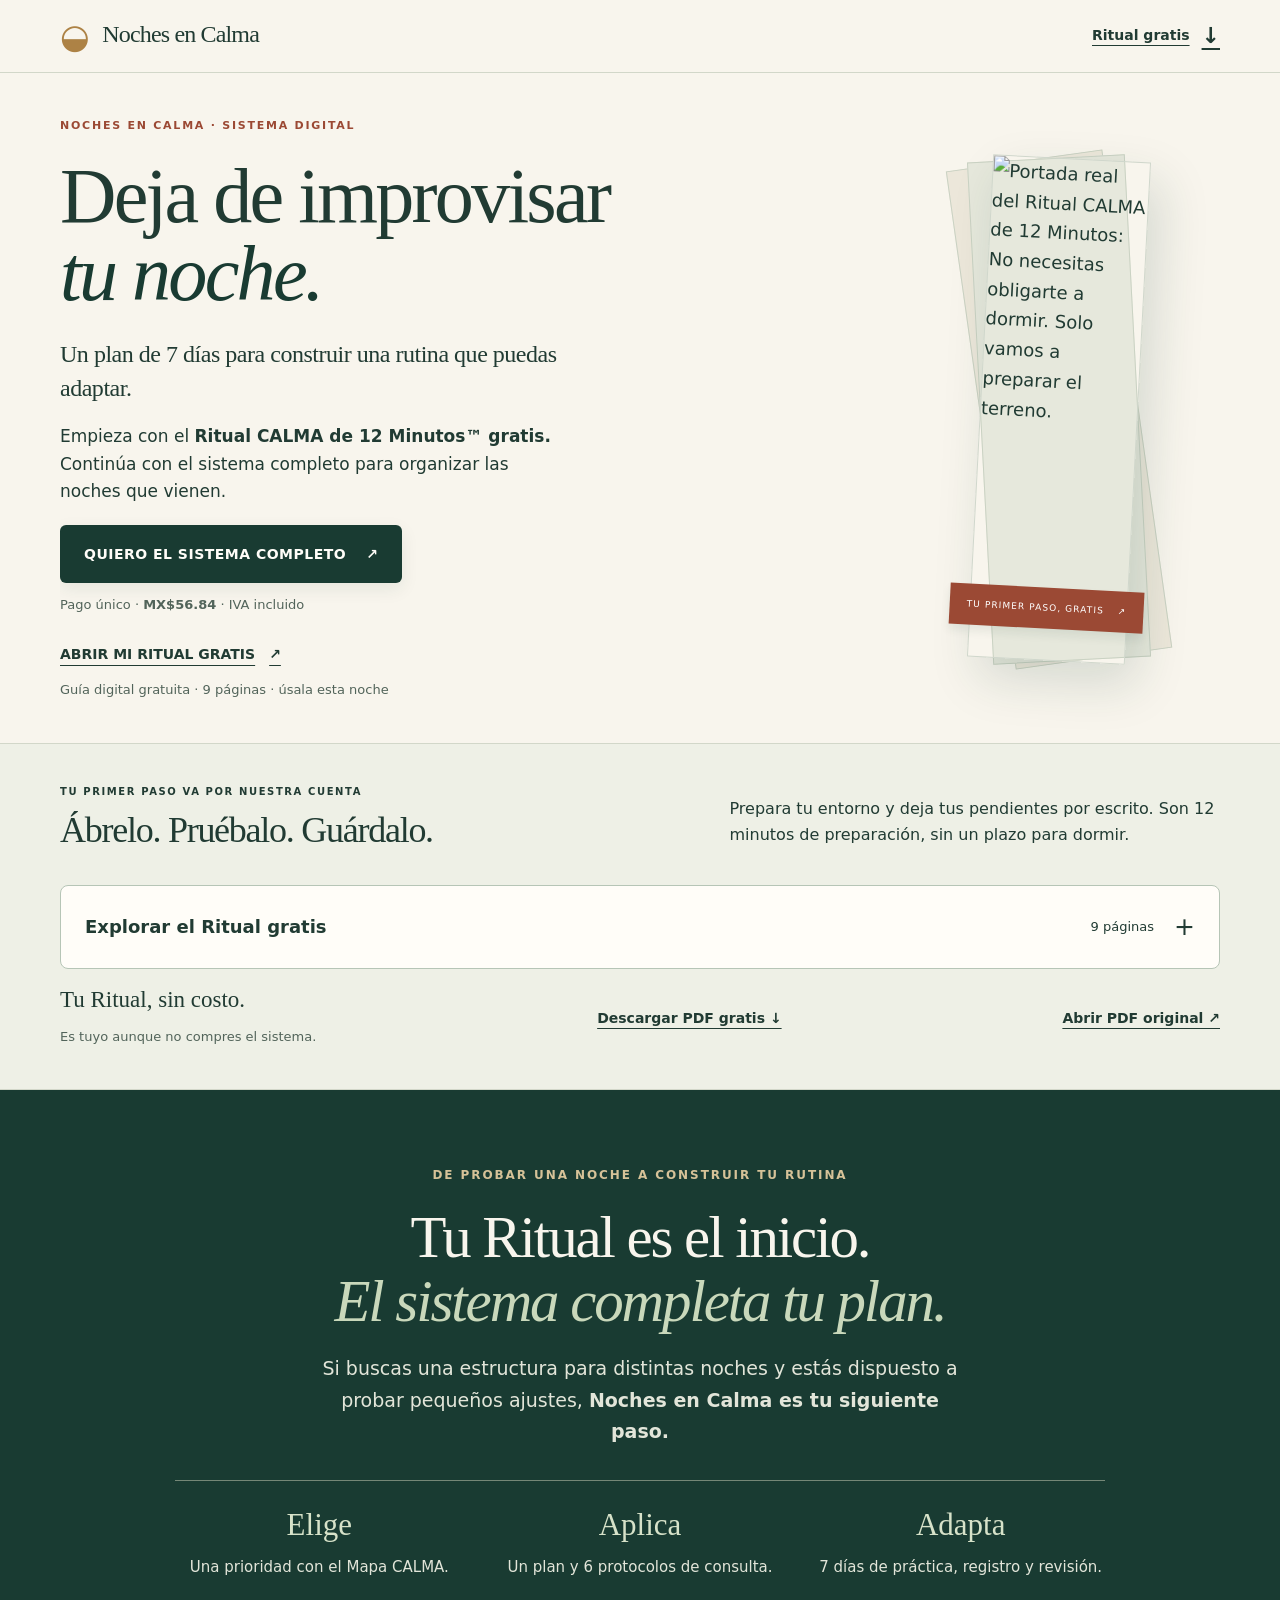
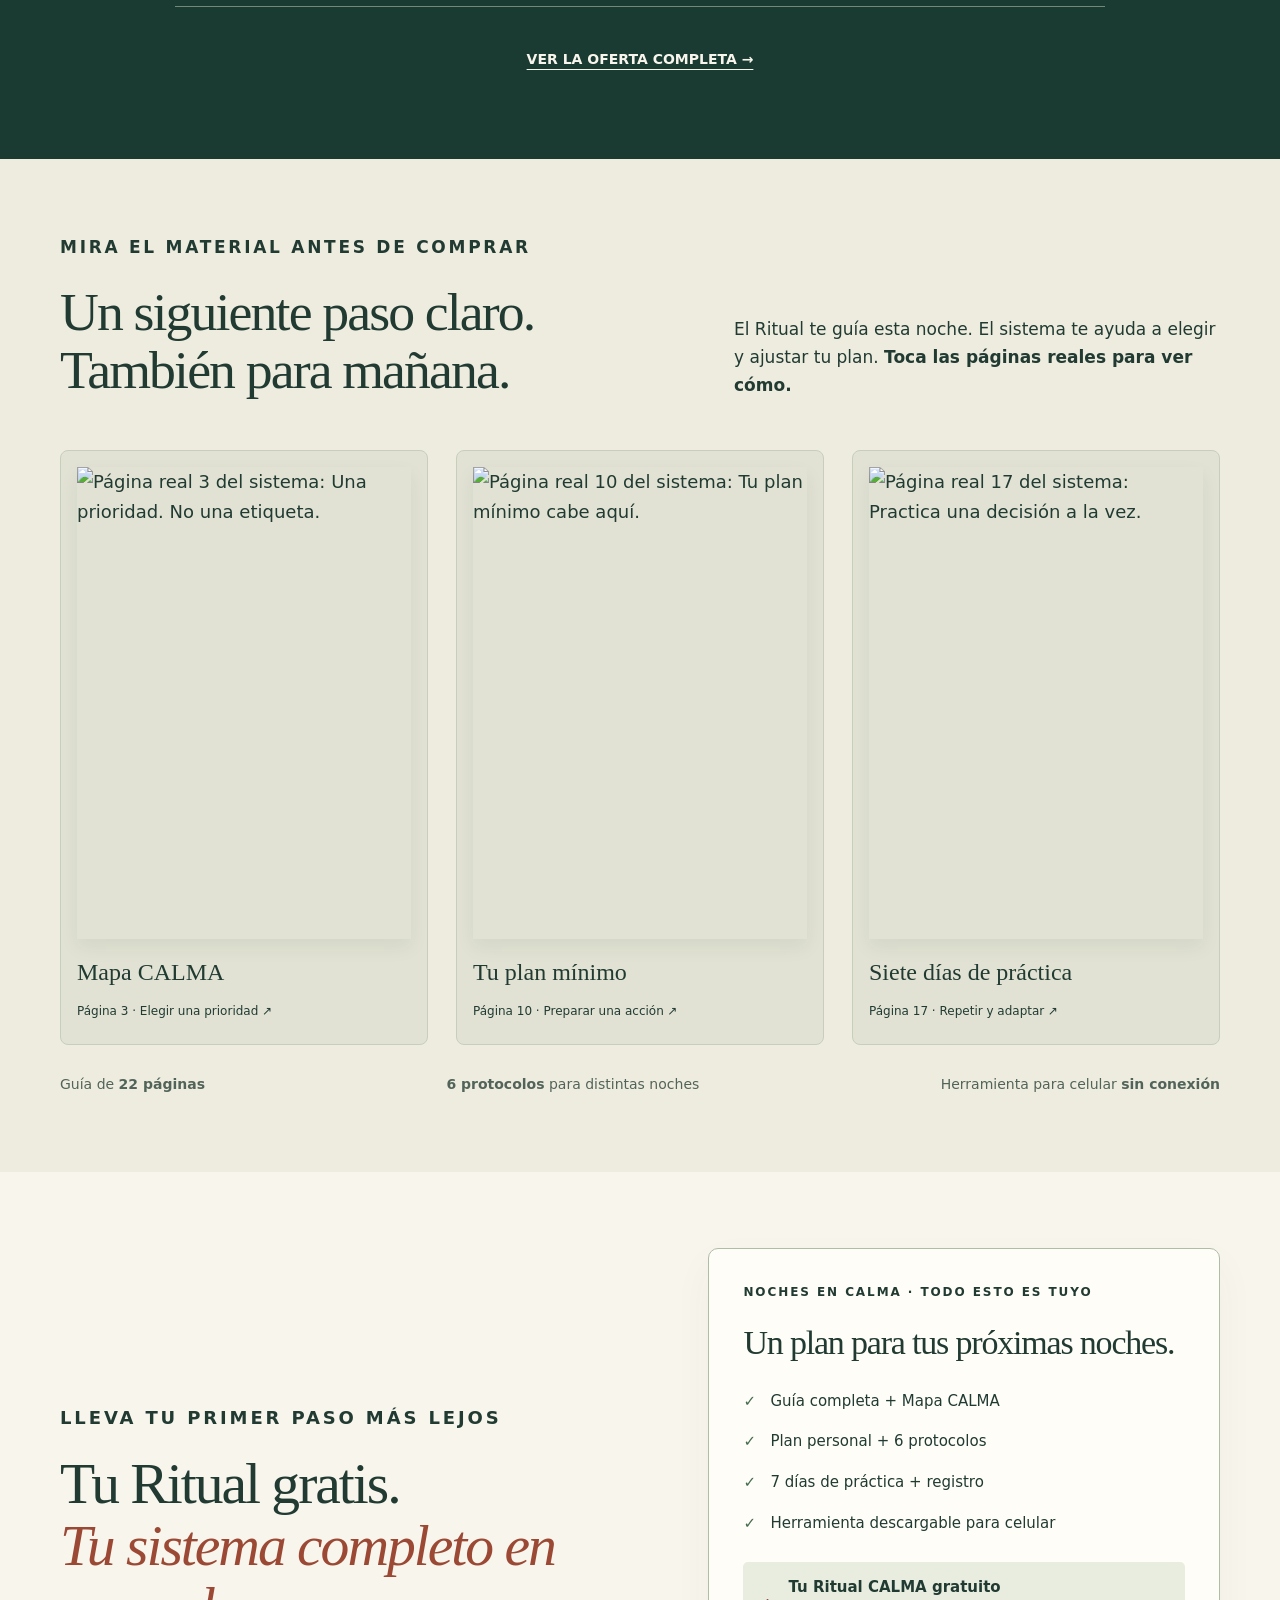
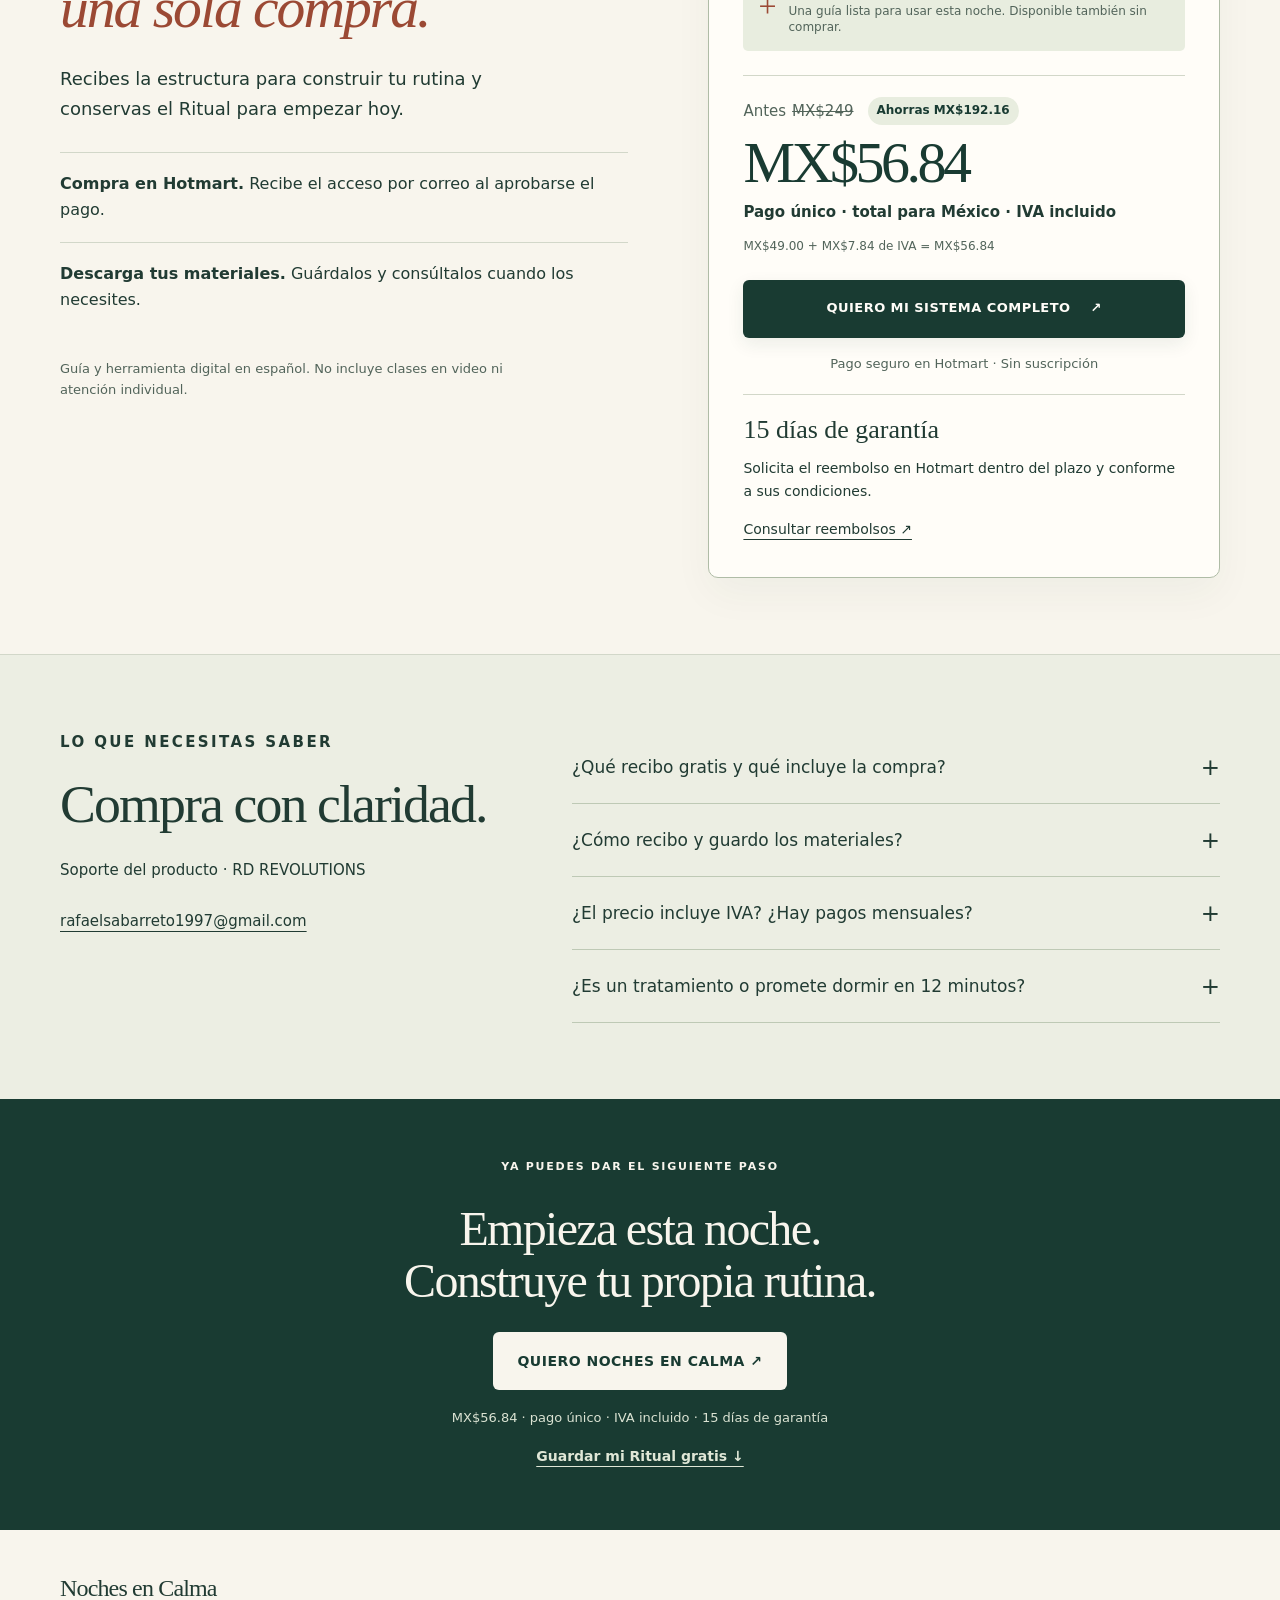
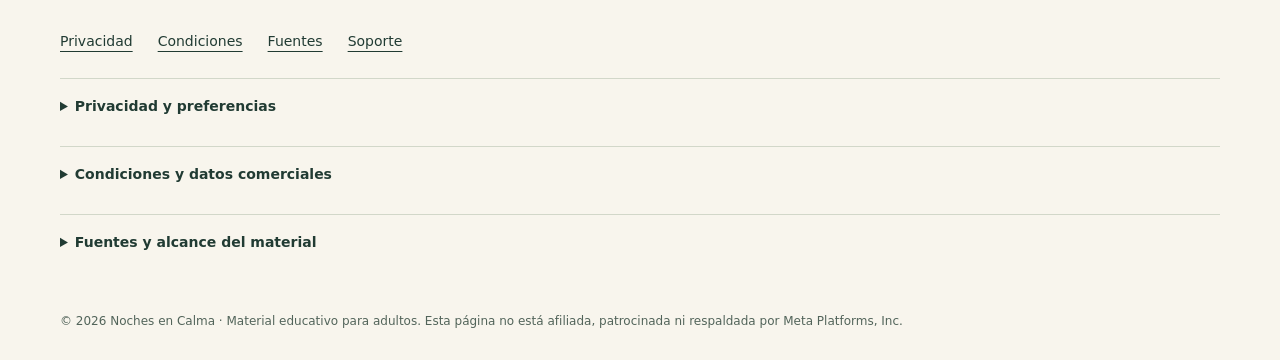
==== commit 7a279902: "Update sales price to MXN 56.84" ====
--- a/index.html
+++ b/index.html
@@ -3,7 +3,7 @@
 <head>
 <meta charset="utf-8"><meta name="viewport" content="width=device-width, initial-scale=1, viewport-fit=cover">
 <title>Noches en Calma | Tu Ritual gratis y un plan para más noches</title>
-<meta name="description" content="Empieza con el Ritual CALMA gratis. Conoce Noches en Calma: Mapa CALMA, 6 protocolos y un plan de 7 días. Pago único de MX$190.81, IVA incluido.">
+<meta name="description" content="Empieza con el Ritual CALMA gratis. Conoce Noches en Calma: Mapa CALMA, 6 protocolos y un plan de 7 días. Pago único de MX$56.84, IVA incluido.">
 <meta name="theme-color" content="#193b32"><meta name="referrer" content="strict-origin-when-cross-origin">
 <link rel="canonical" href="https://www.nochesencalma.online/"><link rel="icon" href="assets/favicon.svg" type="image/svg+xml">
 <meta property="og:type" content="website"><meta property="og:locale" content="es_MX"><meta property="og:title" content="Noches en Calma: empieza con un Ritual, continúa con un plan"><meta property="og:description" content="Tu Ritual gratuito para esta noche. Un sistema completo para construir una rutina que puedas adaptar.">
@@ -20,7 +20,7 @@
     <p class="hero-statement">Un plan de 7 días para construir una rutina que puedas adaptar.</p>
   </div>
   <a class="cover-stack" href="#ritual" data-open aria-label="Abrir el Ritual CALMA gratuito"><img src="assets/ritual/portada.webp" width="187" height="600" alt="Portada real del Ritual CALMA de 12 Minutos: No necesitas obligarte a dormir. Solo vamos a preparar el terreno." fetchpriority="high"><span class="cover-note">TU PRIMER PASO, GRATIS <span aria-hidden="true">↗</span></span></a>
-  <div class="hero-action"><p class="hero-description">Empieza con el <strong>Ritual CALMA de 12 Minutos™ gratis.</strong> Continúa con el sistema completo para organizar las noches que vienen.</p><a class="button primary" href="#oferta">QUIERO EL SISTEMA COMPLETO <span aria-hidden="true">↗</span></a><p class="meta">Pago único · <strong>MX$190.81</strong> · IVA incluido</p><a class="free-entry" href="#ritual" data-open>ABRIR MI RITUAL GRATIS <span aria-hidden="true">↗</span></a><p class="free-caption">Guía digital gratuita · 9 páginas · úsala esta noche</p></div>
+  <div class="hero-action"><p class="hero-description">Empieza con el <strong>Ritual CALMA de 12 Minutos™ gratis.</strong> Continúa con el sistema completo para organizar las noches que vienen.</p><a class="button primary" href="#oferta">QUIERO EL SISTEMA COMPLETO <span aria-hidden="true">↗</span></a><p class="meta">Pago único · <strong>MX$56.84</strong> · IVA incluido</p><a class="free-entry" href="#ritual" data-open>ABRIR MI RITUAL GRATIS <span aria-hidden="true">↗</span></a><p class="free-caption">Guía digital gratuita · 9 páginas · úsala esta noche</p></div>
 </section>
 
 <section class="free-taste" id="ritual" aria-labelledby="reader-heading"><div class="wrap">
@@ -47,12 +47,12 @@
 </div></section>
 
 <section class="section wrap offer-layout" id="elige-tu-plan" aria-labelledby="offer-heading"><div class="offer-intro"><p class="eyebrow">LLEVA TU PRIMER PASO MÁS LEJOS</p><h2 id="offer-heading">Tu Ritual gratis.<br><em>Tu sistema completo en una sola compra.</em></h2><p>Recibes la estructura para construir tu rutina y conservas el Ritual para empezar hoy.</p><div class="purchase-path"><p><b>Compra en Hotmart.</b> Recibe el acceso por correo al aprobarse el pago.</p><p><b>Descarga tus materiales.</b> Guárdalos y consúltalos cuando los necesites.</p></div><p class="small">Guía y herramienta digital en español. No incluye clases en video ni atención individual.</p></div>
-<article class="offer-card" id="oferta"><p class="eyebrow">NOCHES EN CALMA · TODO ESTO ES TUYO</p><h3>Un plan para tus próximas noches.</h3><ul class="check-list"><li>Guía completa + Mapa CALMA</li><li>Plan personal + 6 protocolos</li><li>7 días de práctica + registro</li><li>Herramienta descargable para celular</li></ul><div class="included-ritual"><span aria-hidden="true">+</span><p><b>Tu Ritual CALMA gratuito</b><small>Una guía lista para usar esta noche. Disponible también sin comprar.</small></p></div><div class="price"><span class="former">Antes <s>MX$249</s> <b class="saving">Ahorras MX$58.19</b></span><span class="price-number">MX$190.81</span><strong>Pago único · total para México · IVA incluido</strong><small>MX$164.49 + MX$26.32 de IVA = MX$190.81</small></div><a class="button primary checkout" href="https://pay.hotmart.com/V107472709O" data-placement="oferta">QUIERO MI SISTEMA COMPLETO <span aria-hidden="true">↗</span></a><p class="small offer-trust">Pago seguro en Hotmart · Sin suscripción</p><div class="guarantee"><b>15 días de garantía</b><p>Solicita el reembolso en Hotmart dentro del plazo y conforme a sus condiciones.</p><a href="https://refund.hotmart.com/" target="_blank" rel="noopener">Consultar reembolsos ↗</a></div></article></section>
+<article class="offer-card" id="oferta"><p class="eyebrow">NOCHES EN CALMA · TODO ESTO ES TUYO</p><h3>Un plan para tus próximas noches.</h3><ul class="check-list"><li>Guía completa + Mapa CALMA</li><li>Plan personal + 6 protocolos</li><li>7 días de práctica + registro</li><li>Herramienta descargable para celular</li></ul><div class="included-ritual"><span aria-hidden="true">+</span><p><b>Tu Ritual CALMA gratuito</b><small>Una guía lista para usar esta noche. Disponible también sin comprar.</small></p></div><div class="price"><span class="former">Antes <s>MX$249</s> <b class="saving">Ahorras MX$192.16</b></span><span class="price-number">MX$56.84</span><strong>Pago único · total para México · IVA incluido</strong><small>MX$49.00 + MX$7.84 de IVA = MX$56.84</small></div><a class="button primary checkout" href="https://pay.hotmart.com/V107472709O" data-placement="oferta">QUIERO MI SISTEMA COMPLETO <span aria-hidden="true">↗</span></a><p class="small offer-trust">Pago seguro en Hotmart · Sin suscripción</p><div class="guarantee"><b>15 días de garantía</b><p>Solicita el reembolso en Hotmart dentro del plazo y conforme a sus condiciones.</p><a href="https://refund.hotmart.com/" target="_blank" rel="noopener">Consultar reembolsos ↗</a></div></article></section>
 
-<section class="section faq-section"><div class="wrap faq-layout"><div><p class="eyebrow">LO QUE NECESITAS SABER</p><h2>Compra con claridad.</h2><p>Soporte del producto · RD REVOLUTIONS</p><a class="support-link" href="mailto:rafaelsabarreto1997@gmail.com">rafaelsabarreto1997@gmail.com</a></div><div class="faq"><details><summary>¿Qué recibo gratis y qué incluye la compra?</summary><p>El Ritual CALMA de 9 páginas es gratuito, sin compra ni registro. Noches en Calma se compra por separado e incluye la guía de 22 páginas, Mapa CALMA, plan, seis protocolos, siete días de práctica, registro y herramienta descargable.</p></details><details><summary>¿Cómo recibo y guardo los materiales?</summary><p>Descarga el Ritual desde esta página. Para el sistema, Hotmart envía el acceso al correo de compra cuando se aprueba el pago. Algunos medios necesitan tiempo de confirmación. Descarga los archivos del área de compra y guárdalos para uso personal.</p></details><details><summary>¿El precio incluye IVA? ¿Hay pagos mensuales?</summary><p>Para México, el total es MX$190.81, IVA incluido. Es un pago único, sin suscripción. Fuera de México, Hotmart muestra el precio en tu moneda.</p></details><details><summary>¿Es un tratamiento o promete dormir en 12 minutos?</summary><p>No. Es material educativo para adultos, sin garantía de resultados de sueño. Los 12 minutos corresponden a la preparación. No sustituye atención profesional. Si las dificultades persisten o afectan tu seguridad, busca orientación profesional.</p></details></div></div></section>
+<section class="section faq-section"><div class="wrap faq-layout"><div><p class="eyebrow">LO QUE NECESITAS SABER</p><h2>Compra con claridad.</h2><p>Soporte del producto · RD REVOLUTIONS</p><a class="support-link" href="mailto:rafaelsabarreto1997@gmail.com">rafaelsabarreto1997@gmail.com</a></div><div class="faq"><details><summary>¿Qué recibo gratis y qué incluye la compra?</summary><p>El Ritual CALMA de 9 páginas es gratuito, sin compra ni registro. Noches en Calma se compra por separado e incluye la guía de 22 páginas, Mapa CALMA, plan, seis protocolos, siete días de práctica, registro y herramienta descargable.</p></details><details><summary>¿Cómo recibo y guardo los materiales?</summary><p>Descarga el Ritual desde esta página. Para el sistema, Hotmart envía el acceso al correo de compra cuando se aprueba el pago. Algunos medios necesitan tiempo de confirmación. Descarga los archivos del área de compra y guárdalos para uso personal.</p></details><details><summary>¿El precio incluye IVA? ¿Hay pagos mensuales?</summary><p>Para México, el total es MX$56.84, IVA incluido. Es un pago único, sin suscripción. Fuera de México, Hotmart muestra el precio en tu moneda.</p></details><details><summary>¿Es un tratamiento o promete dormir en 12 minutos?</summary><p>No. Es material educativo para adultos, sin garantía de resultados de sueño. Los 12 minutos corresponden a la preparación. No sustituye atención profesional. Si las dificultades persisten o afectan tu seguridad, busca orientación profesional.</p></details></div></div></section>
 
-<section class="closing"><div class="wrap"><p class="eyebrow">YA PUEDES DAR EL SIGUIENTE PASO</p><h2>Empieza esta noche.<br>Construye tu propia rutina.</h2><a class="button light checkout" href="https://pay.hotmart.com/V107472709O" data-placement="cierre">QUIERO NOCHES EN CALMA ↗</a><span class="closing-price">MX$190.81 · pago único · IVA incluido · 15 días de garantía</span><a class="text-link" href="descargas/Ritual_CALMA_de_12_Minutos.pdf" data-download download>Guardar mi Ritual gratis ↓</a></div></section>
+<section class="closing"><div class="wrap"><p class="eyebrow">YA PUEDES DAR EL SIGUIENTE PASO</p><h2>Empieza esta noche.<br>Construye tu propia rutina.</h2><a class="button light checkout" href="https://pay.hotmart.com/V107472709O" data-placement="cierre">QUIERO NOCHES EN CALMA ↗</a><span class="closing-price">MX$56.84 · pago único · IVA incluido · 15 días de garantía</span><a class="text-link" href="descargas/Ritual_CALMA_de_12_Minutos.pdf" data-download download>Guardar mi Ritual gratis ↓</a></div></section>
 </main>
-<footer class="site-footer"><div class="wrap"><a class="brand" href="#inicio">Noches en Calma</a><nav aria-label="Información comercial"><a href="#privacidad">Privacidad</a><a href="#condiciones">Condiciones</a><a href="#fuentes">Fuentes</a><a href="mailto:rafaelsabarreto1997@gmail.com">Soporte</a></nav><details id="privacidad"><summary>Privacidad y preferencias</summary><p>El Ritual no requiere registro. No recogemos tus pendientes ni tus selecciones del checklist. Las selecciones se borran al recargar. No hay formulario de correo ni suscripción comercial en esta página.</p><p>La medición publicitaria de Meta es opcional y está desactivada hasta que la aceptes. Si la aceptas, se pueden registrar visitas, páginas vistas del Ritual, solicitudes y entrega del archivo al navegador, visualización de oferta y clics de checkout. No enviamos respuestas del ejercicio. Tu preferencia se guarda en este dispositivo.</p><div class="privacy-actions"><button type="button" id="accept-tracking" class="button outline">Aceptar medición publicitaria</button><button type="button" id="reject-tracking" class="button outline">Rechazar medición</button></div><p id="privacy-status" role="status">Medición publicitaria desactivada.</p><p>Hotmart procesa el pago y aplica su <a href="https://hotmart.com/es/legal/privacidad-de-datos" target="_blank" rel="noopener">política de privacidad</a>. La plataforma de alojamiento puede registrar datos técnicos necesarios para servir la página. Responsable comercial: RD REVOLUTIONS. Contacto: <a href="mailto:rafaelsabarreto1997@gmail.com">rafaelsabarreto1997@gmail.com</a>.</p></details><details id="condiciones"><summary>Condiciones y datos comerciales</summary><p>El Ritual CALMA de 12 Minutos™ es una guía digital gratuita de nueve páginas. Noches en Calma es un producto digital educativo de pago. No se envía un libro físico ni se incluye atención individual.</p><p>Precio total para México: MX$190.81, IVA incluido (MX$164.49 + MX$26.32). Pago único, sin suscripción. Precio anterior informado por el productor: MX$249. La oferta no tiene un vencimiento anunciado. Para otros países, revisa el total mostrado por Hotmart antes de pagar.</p><p>Acceso a la compra tras la aprobación del pago. Puedes descargar los materiales incluidos para uso personal desde tu área de compra. El checkout informa una garantía comercial de 15 días, con solicitudes a través de Hotmart según sus condiciones. Estas condiciones no limitan los derechos que correspondan al comprador.</p><p>Productor: RD REVOLUTIONS. Soporte: <a href="mailto:rafaelsabarreto1997@gmail.com">rafaelsabarreto1997@gmail.com</a>. Hotmart procesa la compra en nombre del productor. <a href="https://hotmart.com/es/legal/terminos-de-uso" target="_blank" rel="noopener">Términos de Hotmart ↗</a></p></details><details id="fuentes"><summary>Fuentes y alcance del material</summary><p>La vista previa reproduce el Ritual CALMA de 12 Minutos™ proporcionado por el productor. Las demostraciones del sistema corresponden a las páginas 3, 10 y 17 de Noches en Calma, edición de lanzamiento. Los nombres de los protocolos y los materiales se cotejaron con el producto.</p><p>No se utilizan estadísticas poblacionales ni testimonios de clientes en esta página. Las referencias educativas del Ritual se conservan en el PDF original y en su lectura de texto; no prueban la eficacia del producto.</p><p>El material no diagnostica, previene ni trata enfermedades, no es terapia cognitivo-conductual para el insomnio y no recomienda cambios de medicación. Ante dificultades persistentes o severas, pausas respiratorias al dormir o somnolencia que comprometa tu seguridad, busca atención profesional.</p></details><p class="footer-note">© 2026 Noches en Calma · Material educativo para adultos. Esta página no está afiliada, patrocinada ni respaldada por Meta Platforms, Inc.</p></div></footer>
+<footer class="site-footer"><div class="wrap"><a class="brand" href="#inicio">Noches en Calma</a><nav aria-label="Información comercial"><a href="#privacidad">Privacidad</a><a href="#condiciones">Condiciones</a><a href="#fuentes">Fuentes</a><a href="mailto:rafaelsabarreto1997@gmail.com">Soporte</a></nav><details id="privacidad"><summary>Privacidad y preferencias</summary><p>El Ritual no requiere registro. No recogemos tus pendientes ni tus selecciones del checklist. Las selecciones se borran al recargar. No hay formulario de correo ni suscripción comercial en esta página.</p><p>La medición publicitaria de Meta es opcional y está desactivada hasta que la aceptes. Si la aceptas, se pueden registrar visitas, páginas vistas del Ritual, solicitudes y entrega del archivo al navegador, visualización de oferta y clics de checkout. No enviamos respuestas del ejercicio. Tu preferencia se guarda en este dispositivo.</p><div class="privacy-actions"><button type="button" id="accept-tracking" class="button outline">Aceptar medición publicitaria</button><button type="button" id="reject-tracking" class="button outline">Rechazar medición</button></div><p id="privacy-status" role="status">Medición publicitaria desactivada.</p><p>Hotmart procesa el pago y aplica su <a href="https://hotmart.com/es/legal/privacidad-de-datos" target="_blank" rel="noopener">política de privacidad</a>. La plataforma de alojamiento puede registrar datos técnicos necesarios para servir la página. Responsable comercial: RD REVOLUTIONS. Contacto: <a href="mailto:rafaelsabarreto1997@gmail.com">rafaelsabarreto1997@gmail.com</a>.</p></details><details id="condiciones"><summary>Condiciones y datos comerciales</summary><p>El Ritual CALMA de 12 Minutos™ es una guía digital gratuita de nueve páginas. Noches en Calma es un producto digital educativo de pago. No se envía un libro físico ni se incluye atención individual.</p><p>Precio total para México: MX$56.84, IVA incluido (MX$49.00 + MX$7.84). Pago único, sin suscripción. Precio anterior informado por el productor: MX$249. La oferta no tiene un vencimiento anunciado. Para otros países, revisa el total mostrado por Hotmart antes de pagar.</p><p>Acceso a la compra tras la aprobación del pago. Puedes descargar los materiales incluidos para uso personal desde tu área de compra. El checkout informa una garantía comercial de 15 días, con solicitudes a través de Hotmart según sus condiciones. Estas condiciones no limitan los derechos que correspondan al comprador.</p><p>Productor: RD REVOLUTIONS. Soporte: <a href="mailto:rafaelsabarreto1997@gmail.com">rafaelsabarreto1997@gmail.com</a>. Hotmart procesa la compra en nombre del productor. <a href="https://hotmart.com/es/legal/terminos-de-uso" target="_blank" rel="noopener">Términos de Hotmart ↗</a></p></details><details id="fuentes"><summary>Fuentes y alcance del material</summary><p>La vista previa reproduce el Ritual CALMA de 12 Minutos™ proporcionado por el productor. Las demostraciones del sistema corresponden a las páginas 3, 10 y 17 de Noches en Calma, edición de lanzamiento. Los nombres de los protocolos y los materiales se cotejaron con el producto.</p><p>No se utilizan estadísticas poblacionales ni testimonios de clientes en esta página. Las referencias educativas del Ritual se conservan en el PDF original y en su lectura de texto; no prueban la eficacia del producto.</p><p>El material no diagnostica, previene ni trata enfermedades, no es terapia cognitivo-conductual para el insomnio y no recomienda cambios de medicación. Ante dificultades persistentes o severas, pausas respiratorias al dormir o somnolencia que comprometa tu seguridad, busca atención profesional.</p></details><p class="footer-note">© 2026 Noches en Calma · Material educativo para adultos. Esta página no está afiliada, patrocinada ni respaldada por Meta Platforms, Inc.</p></div></footer>
 <dialog id="sample-dialog" aria-labelledby="sample-title"><div class="dialog-head"><h2 id="sample-title">Página real del sistema</h2><button type="button" id="close-sample" aria-label="Cerrar página ampliada">Cerrar ×</button></div><div class="reader-mode" role="group" aria-label="Formato de la muestra"><button type="button" id="sample-text-mode" aria-pressed="false">Lectura cómoda</button><button type="button" id="sample-image-mode" aria-pressed="true">Página original</button></div><div id="sample-transcript" class="sample-transcript" hidden></div><img id="sample-image" width="919" height="1300" alt="Página ampliada de Noches en Calma"><p>Vista de muestra del material digital de pago.</p></dialog>
 </body></html>
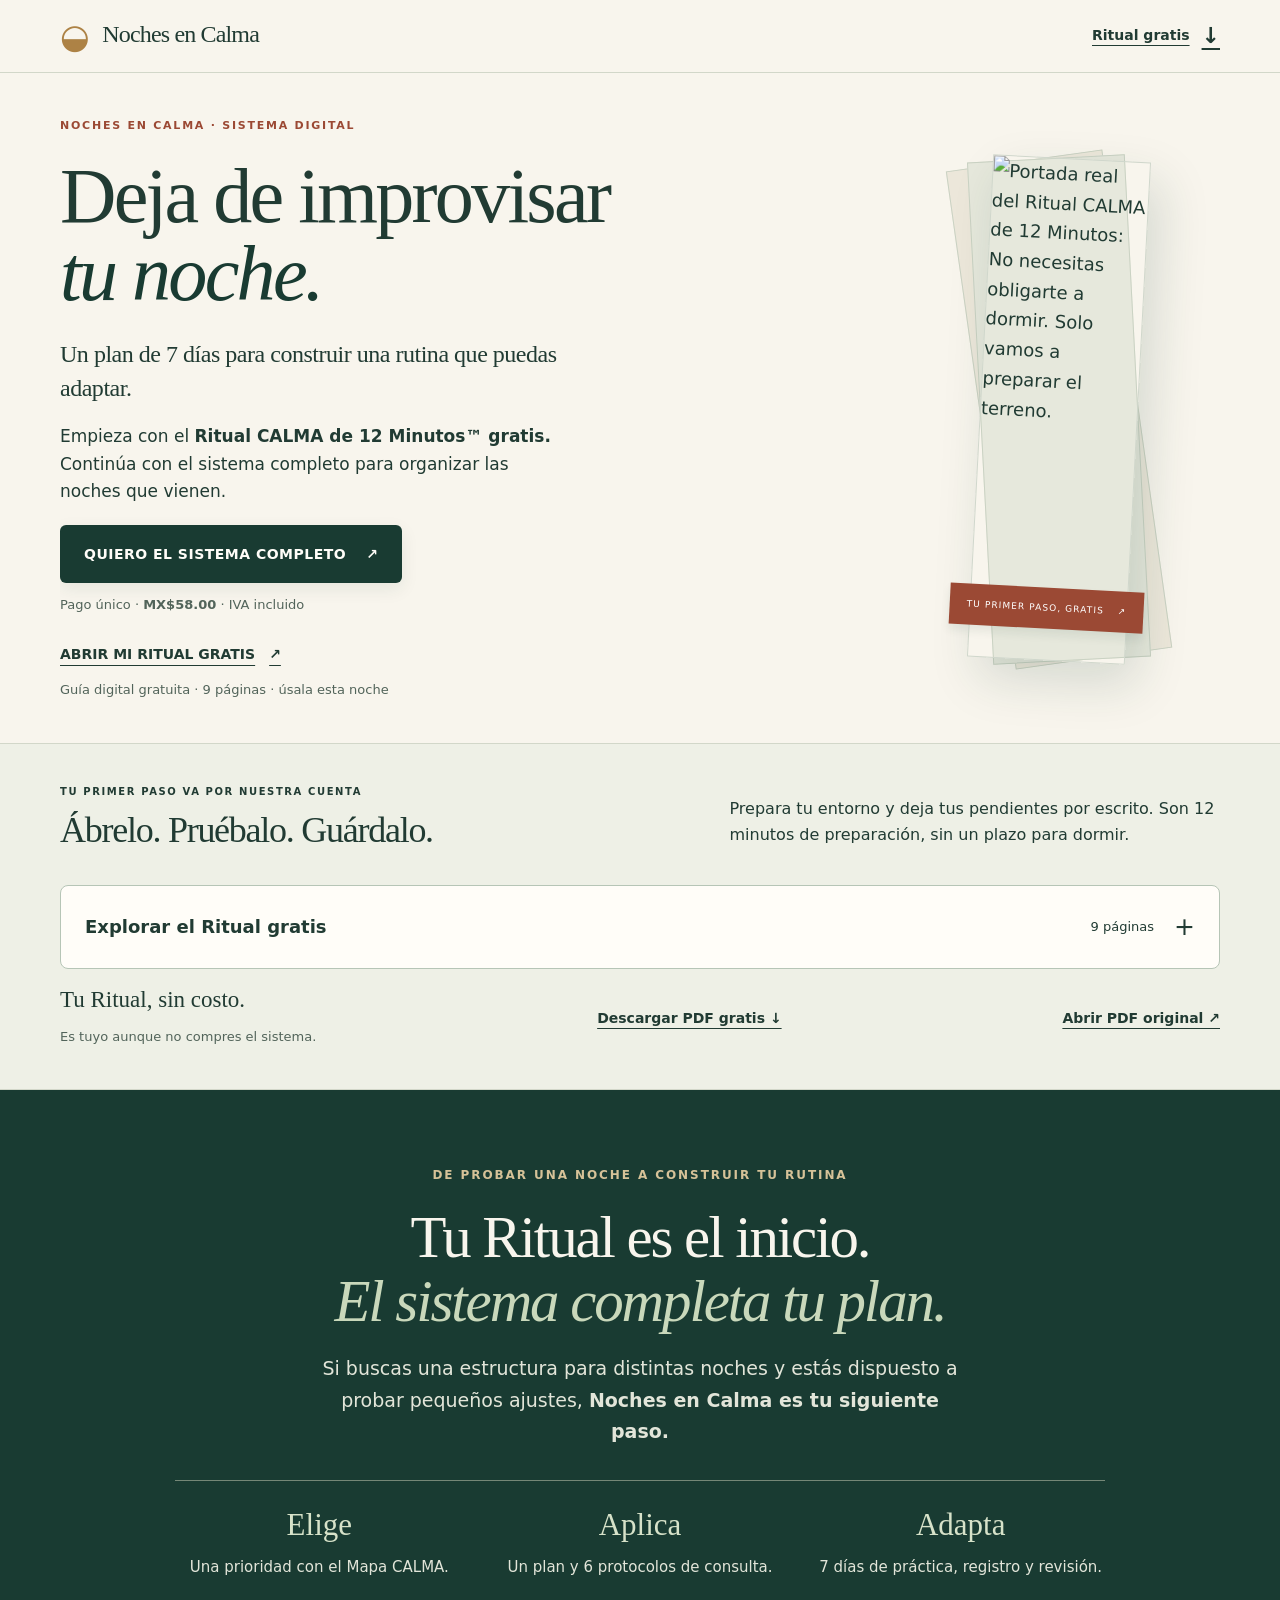
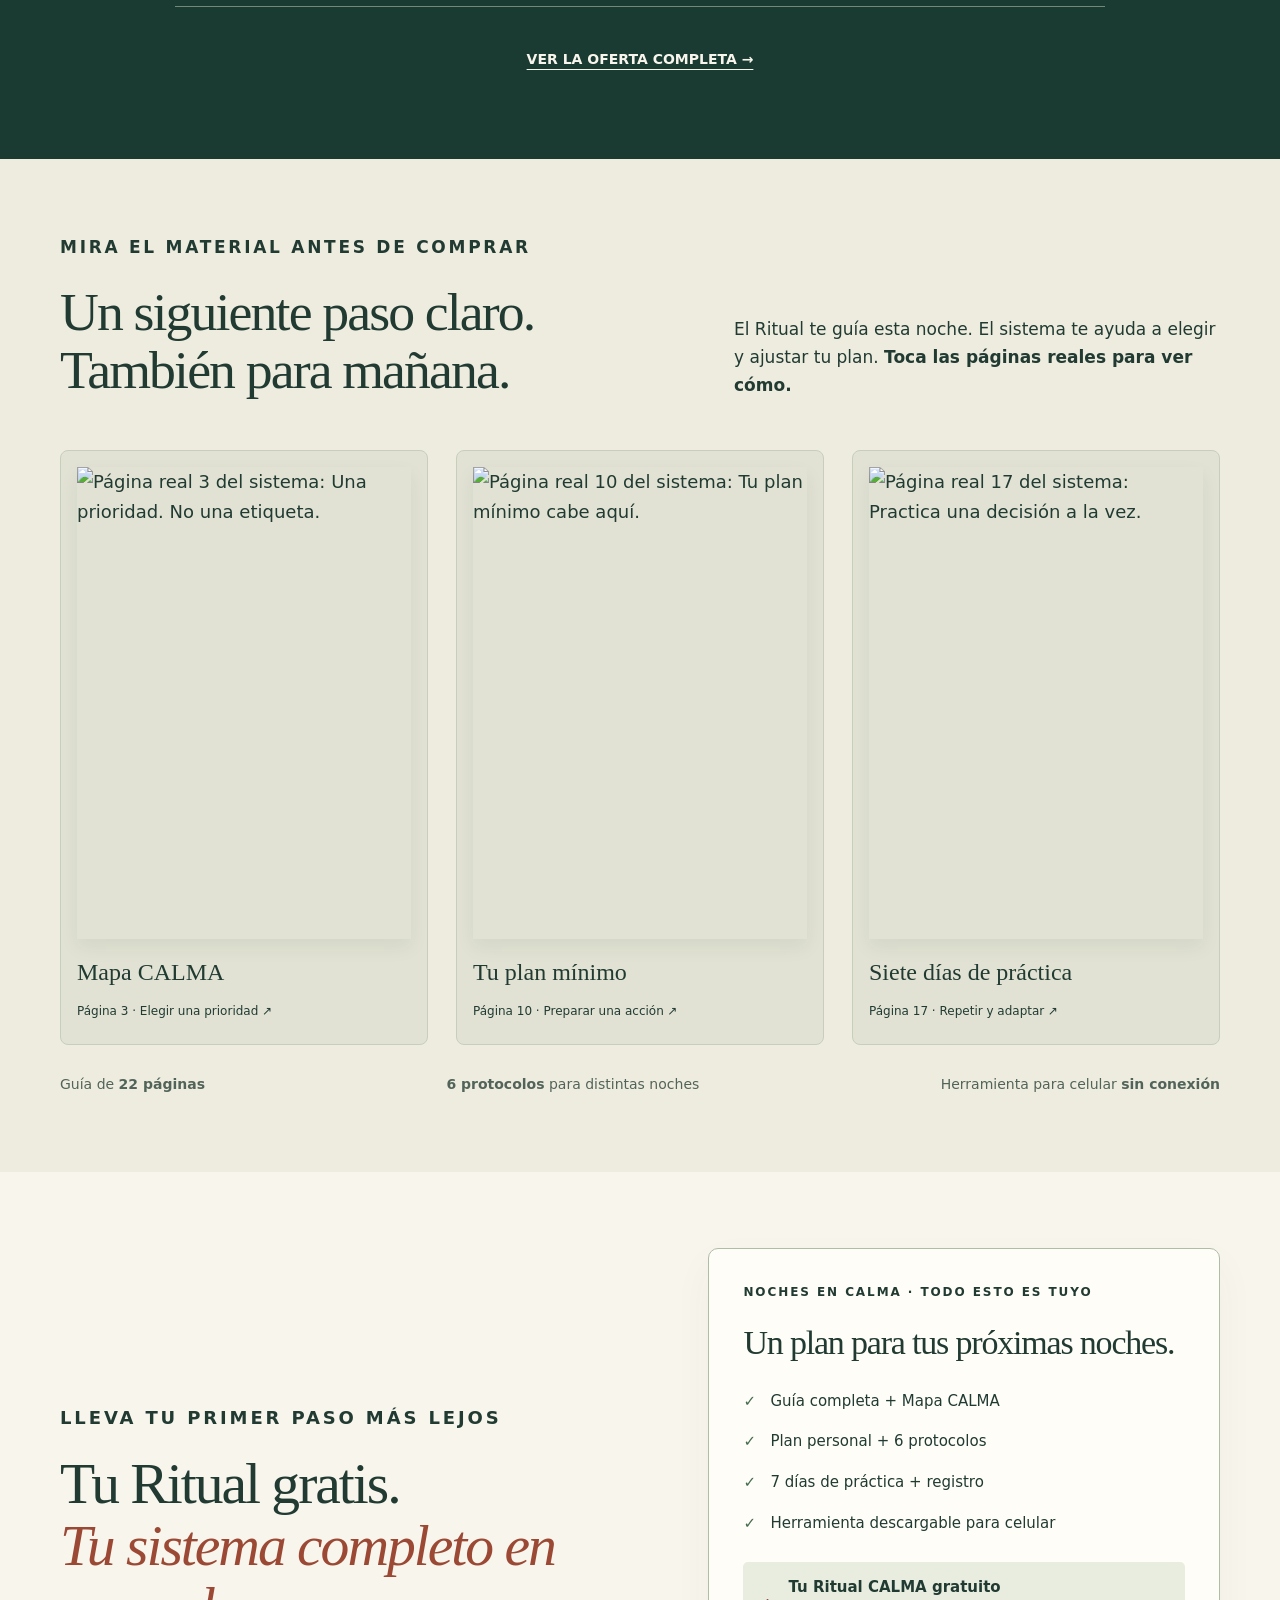
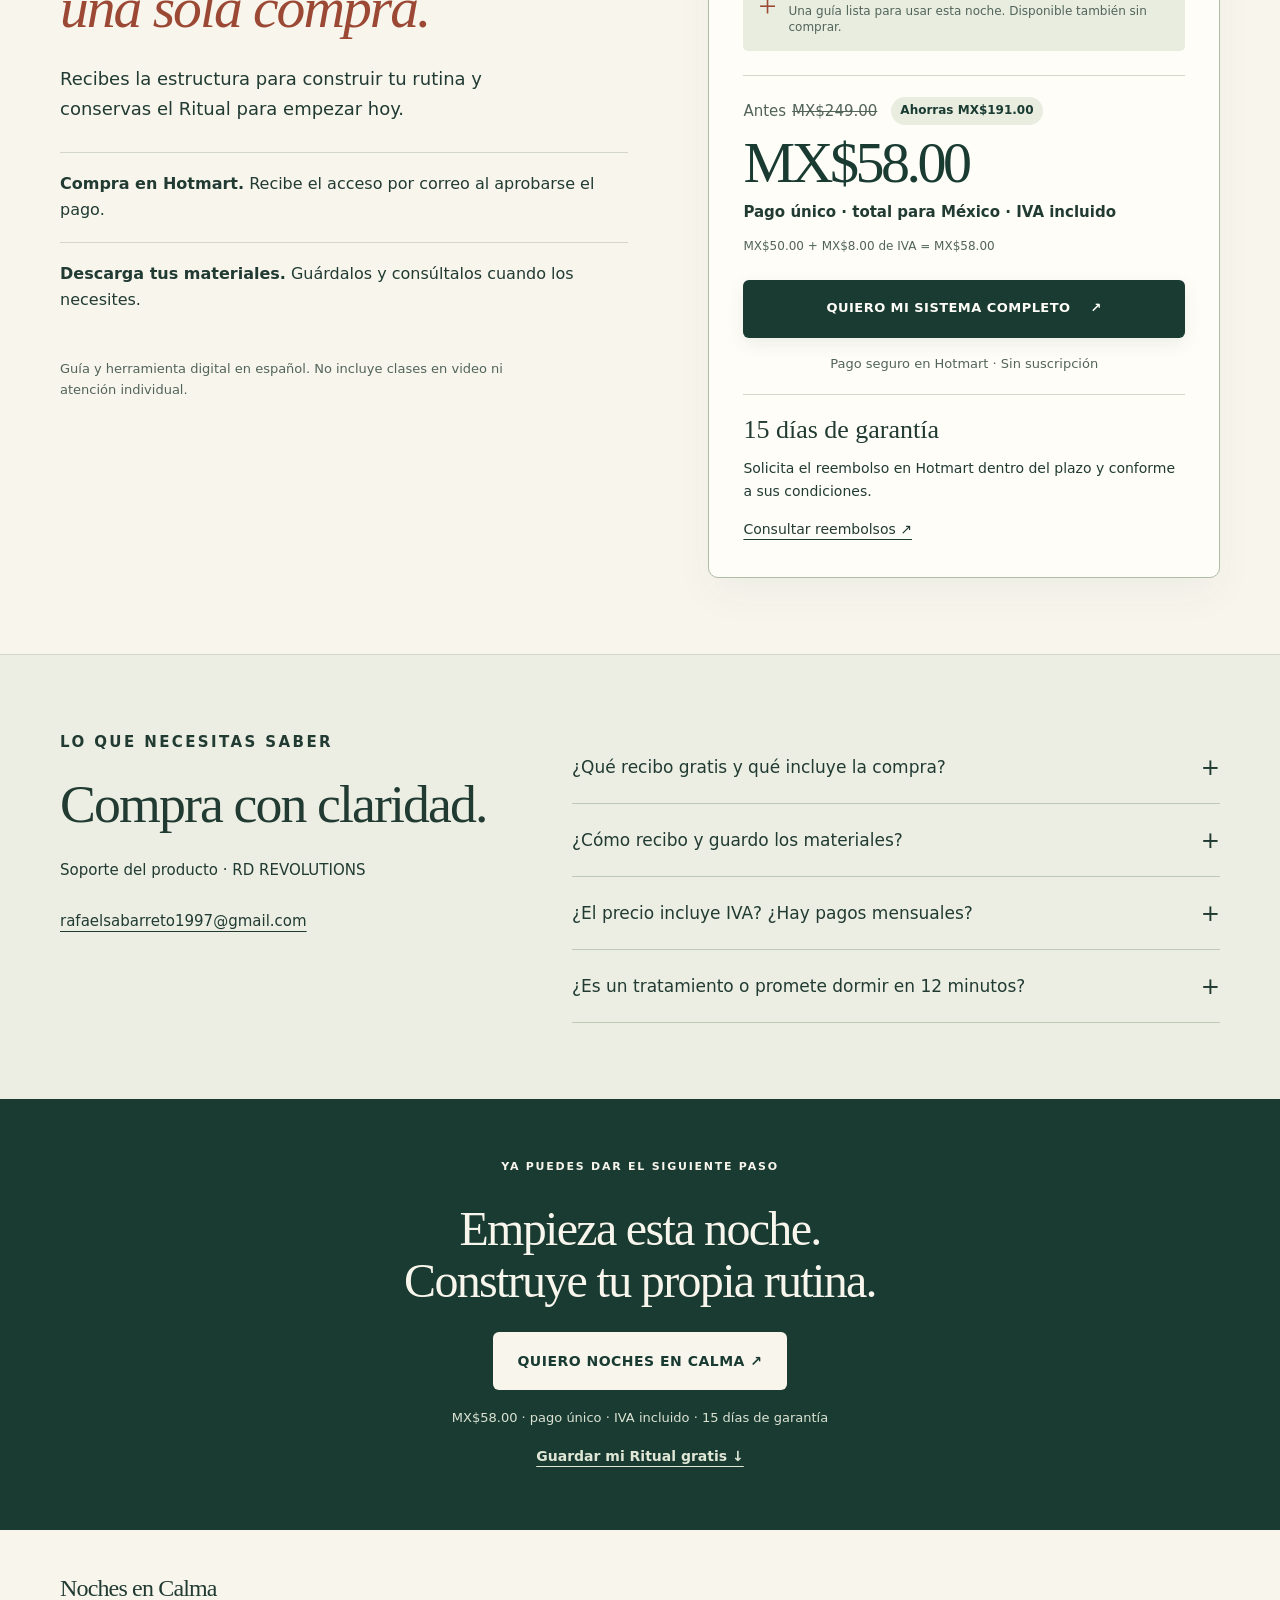
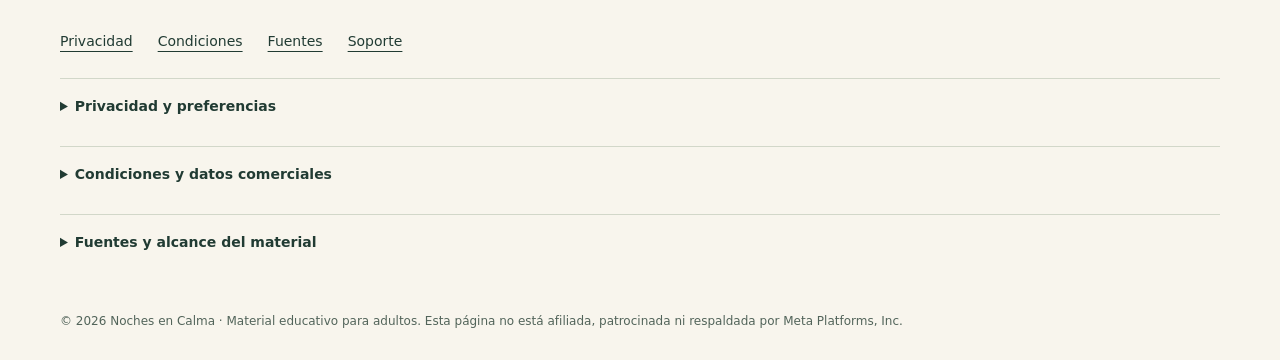
==== commit 132aa3c1: "Align Mexico price with Hotmart checkout total" ====
--- a/index.html
+++ b/index.html
@@ -3,7 +3,7 @@
 <head>
 <meta charset="utf-8"><meta name="viewport" content="width=device-width, initial-scale=1, viewport-fit=cover">
 <title>Noches en Calma | Tu Ritual gratis y un plan para más noches</title>
-<meta name="description" content="Empieza con el Ritual CALMA gratis. Conoce Noches en Calma: Mapa CALMA, 6 protocolos y un plan de 7 días. Pago único de MX$56.84, IVA incluido.">
+<meta name="description" content="Empieza con el Ritual CALMA gratis. Conoce Noches en Calma: Mapa CALMA, 6 protocolos y un plan de 7 días. Pago único de MX$58.00, IVA incluido.">
 <meta name="theme-color" content="#193b32"><meta name="referrer" content="strict-origin-when-cross-origin">
 <link rel="canonical" href="https://www.nochesencalma.online/"><link rel="icon" href="assets/favicon.svg" type="image/svg+xml">
 <meta property="og:type" content="website"><meta property="og:locale" content="es_MX"><meta property="og:title" content="Noches en Calma: empieza con un Ritual, continúa con un plan"><meta property="og:description" content="Tu Ritual gratuito para esta noche. Un sistema completo para construir una rutina que puedas adaptar.">
@@ -20,7 +20,7 @@
     <p class="hero-statement">Un plan de 7 días para construir una rutina que puedas adaptar.</p>
   </div>
   <a class="cover-stack" href="#ritual" data-open aria-label="Abrir el Ritual CALMA gratuito"><img src="assets/ritual/portada.webp" width="187" height="600" alt="Portada real del Ritual CALMA de 12 Minutos: No necesitas obligarte a dormir. Solo vamos a preparar el terreno." fetchpriority="high"><span class="cover-note">TU PRIMER PASO, GRATIS <span aria-hidden="true">↗</span></span></a>
-  <div class="hero-action"><p class="hero-description">Empieza con el <strong>Ritual CALMA de 12 Minutos™ gratis.</strong> Continúa con el sistema completo para organizar las noches que vienen.</p><a class="button primary" href="#oferta">QUIERO EL SISTEMA COMPLETO <span aria-hidden="true">↗</span></a><p class="meta">Pago único · <strong>MX$56.84</strong> · IVA incluido</p><a class="free-entry" href="#ritual" data-open>ABRIR MI RITUAL GRATIS <span aria-hidden="true">↗</span></a><p class="free-caption">Guía digital gratuita · 9 páginas · úsala esta noche</p></div>
+  <div class="hero-action"><p class="hero-description">Empieza con el <strong>Ritual CALMA de 12 Minutos™ gratis.</strong> Continúa con el sistema completo para organizar las noches que vienen.</p><a class="button primary" href="#oferta">QUIERO EL SISTEMA COMPLETO <span aria-hidden="true">↗</span></a><p class="meta">Pago único · <strong>MX$58.00</strong> · IVA incluido</p><a class="free-entry" href="#ritual" data-open>ABRIR MI RITUAL GRATIS <span aria-hidden="true">↗</span></a><p class="free-caption">Guía digital gratuita · 9 páginas · úsala esta noche</p></div>
 </section>
 
 <section class="free-taste" id="ritual" aria-labelledby="reader-heading"><div class="wrap">
@@ -47,12 +47,12 @@
 </div></section>
 
 <section class="section wrap offer-layout" id="elige-tu-plan" aria-labelledby="offer-heading"><div class="offer-intro"><p class="eyebrow">LLEVA TU PRIMER PASO MÁS LEJOS</p><h2 id="offer-heading">Tu Ritual gratis.<br><em>Tu sistema completo en una sola compra.</em></h2><p>Recibes la estructura para construir tu rutina y conservas el Ritual para empezar hoy.</p><div class="purchase-path"><p><b>Compra en Hotmart.</b> Recibe el acceso por correo al aprobarse el pago.</p><p><b>Descarga tus materiales.</b> Guárdalos y consúltalos cuando los necesites.</p></div><p class="small">Guía y herramienta digital en español. No incluye clases en video ni atención individual.</p></div>
-<article class="offer-card" id="oferta"><p class="eyebrow">NOCHES EN CALMA · TODO ESTO ES TUYO</p><h3>Un plan para tus próximas noches.</h3><ul class="check-list"><li>Guía completa + Mapa CALMA</li><li>Plan personal + 6 protocolos</li><li>7 días de práctica + registro</li><li>Herramienta descargable para celular</li></ul><div class="included-ritual"><span aria-hidden="true">+</span><p><b>Tu Ritual CALMA gratuito</b><small>Una guía lista para usar esta noche. Disponible también sin comprar.</small></p></div><div class="price"><span class="former">Antes <s>MX$249</s> <b class="saving">Ahorras MX$192.16</b></span><span class="price-number">MX$56.84</span><strong>Pago único · total para México · IVA incluido</strong><small>MX$49.00 + MX$7.84 de IVA = MX$56.84</small></div><a class="button primary checkout" href="https://pay.hotmart.com/V107472709O" data-placement="oferta">QUIERO MI SISTEMA COMPLETO <span aria-hidden="true">↗</span></a><p class="small offer-trust">Pago seguro en Hotmart · Sin suscripción</p><div class="guarantee"><b>15 días de garantía</b><p>Solicita el reembolso en Hotmart dentro del plazo y conforme a sus condiciones.</p><a href="https://refund.hotmart.com/" target="_blank" rel="noopener">Consultar reembolsos ↗</a></div></article></section>
+<article class="offer-card" id="oferta"><p class="eyebrow">NOCHES EN CALMA · TODO ESTO ES TUYO</p><h3>Un plan para tus próximas noches.</h3><ul class="check-list"><li>Guía completa + Mapa CALMA</li><li>Plan personal + 6 protocolos</li><li>7 días de práctica + registro</li><li>Herramienta descargable para celular</li></ul><div class="included-ritual"><span aria-hidden="true">+</span><p><b>Tu Ritual CALMA gratuito</b><small>Una guía lista para usar esta noche. Disponible también sin comprar.</small></p></div><div class="price"><span class="former">Antes <s>MX$249.00</s> <b class="saving">Ahorras MX$191.00</b></span><span class="price-number">MX$58.00</span><strong>Pago único · total para México · IVA incluido</strong><small>MX$50.00 + MX$8.00 de IVA = MX$58.00</small></div><a class="button primary checkout" href="https://pay.hotmart.com/V107472709O" data-placement="oferta">QUIERO MI SISTEMA COMPLETO <span aria-hidden="true">↗</span></a><p class="small offer-trust">Pago seguro en Hotmart · Sin suscripción</p><div class="guarantee"><b>15 días de garantía</b><p>Solicita el reembolso en Hotmart dentro del plazo y conforme a sus condiciones.</p><a href="https://refund.hotmart.com/" target="_blank" rel="noopener">Consultar reembolsos ↗</a></div></article></section>
 
-<section class="section faq-section"><div class="wrap faq-layout"><div><p class="eyebrow">LO QUE NECESITAS SABER</p><h2>Compra con claridad.</h2><p>Soporte del producto · RD REVOLUTIONS</p><a class="support-link" href="mailto:rafaelsabarreto1997@gmail.com">rafaelsabarreto1997@gmail.com</a></div><div class="faq"><details><summary>¿Qué recibo gratis y qué incluye la compra?</summary><p>El Ritual CALMA de 9 páginas es gratuito, sin compra ni registro. Noches en Calma se compra por separado e incluye la guía de 22 páginas, Mapa CALMA, plan, seis protocolos, siete días de práctica, registro y herramienta descargable.</p></details><details><summary>¿Cómo recibo y guardo los materiales?</summary><p>Descarga el Ritual desde esta página. Para el sistema, Hotmart envía el acceso al correo de compra cuando se aprueba el pago. Algunos medios necesitan tiempo de confirmación. Descarga los archivos del área de compra y guárdalos para uso personal.</p></details><details><summary>¿El precio incluye IVA? ¿Hay pagos mensuales?</summary><p>Para México, el total es MX$56.84, IVA incluido. Es un pago único, sin suscripción. Fuera de México, Hotmart muestra el precio en tu moneda.</p></details><details><summary>¿Es un tratamiento o promete dormir en 12 minutos?</summary><p>No. Es material educativo para adultos, sin garantía de resultados de sueño. Los 12 minutos corresponden a la preparación. No sustituye atención profesional. Si las dificultades persisten o afectan tu seguridad, busca orientación profesional.</p></details></div></div></section>
+<section class="section faq-section"><div class="wrap faq-layout"><div><p class="eyebrow">LO QUE NECESITAS SABER</p><h2>Compra con claridad.</h2><p>Soporte del producto · RD REVOLUTIONS</p><a class="support-link" href="mailto:rafaelsabarreto1997@gmail.com">rafaelsabarreto1997@gmail.com</a></div><div class="faq"><details><summary>¿Qué recibo gratis y qué incluye la compra?</summary><p>El Ritual CALMA de 9 páginas es gratuito, sin compra ni registro. Noches en Calma se compra por separado e incluye la guía de 22 páginas, Mapa CALMA, plan, seis protocolos, siete días de práctica, registro y herramienta descargable.</p></details><details><summary>¿Cómo recibo y guardo los materiales?</summary><p>Descarga el Ritual desde esta página. Para el sistema, Hotmart envía el acceso al correo de compra cuando se aprueba el pago. Algunos medios necesitan tiempo de confirmación. Descarga los archivos del área de compra y guárdalos para uso personal.</p></details><details><summary>¿El precio incluye IVA? ¿Hay pagos mensuales?</summary><p>Para México, el total es MX$58.00, IVA incluido. Es un pago único, sin suscripción. Fuera de México, Hotmart muestra el precio en tu moneda.</p></details><details><summary>¿Es un tratamiento o promete dormir en 12 minutos?</summary><p>No. Es material educativo para adultos, sin garantía de resultados de sueño. Los 12 minutos corresponden a la preparación. No sustituye atención profesional. Si las dificultades persisten o afectan tu seguridad, busca orientación profesional.</p></details></div></div></section>
 
-<section class="closing"><div class="wrap"><p class="eyebrow">YA PUEDES DAR EL SIGUIENTE PASO</p><h2>Empieza esta noche.<br>Construye tu propia rutina.</h2><a class="button light checkout" href="https://pay.hotmart.com/V107472709O" data-placement="cierre">QUIERO NOCHES EN CALMA ↗</a><span class="closing-price">MX$56.84 · pago único · IVA incluido · 15 días de garantía</span><a class="text-link" href="descargas/Ritual_CALMA_de_12_Minutos.pdf" data-download download>Guardar mi Ritual gratis ↓</a></div></section>
+<section class="closing"><div class="wrap"><p class="eyebrow">YA PUEDES DAR EL SIGUIENTE PASO</p><h2>Empieza esta noche.<br>Construye tu propia rutina.</h2><a class="button light checkout" href="https://pay.hotmart.com/V107472709O" data-placement="cierre">QUIERO NOCHES EN CALMA ↗</a><span class="closing-price">MX$58.00 · pago único · IVA incluido · 15 días de garantía</span><a class="text-link" href="descargas/Ritual_CALMA_de_12_Minutos.pdf" data-download download>Guardar mi Ritual gratis ↓</a></div></section>
 </main>
-<footer class="site-footer"><div class="wrap"><a class="brand" href="#inicio">Noches en Calma</a><nav aria-label="Información comercial"><a href="#privacidad">Privacidad</a><a href="#condiciones">Condiciones</a><a href="#fuentes">Fuentes</a><a href="mailto:rafaelsabarreto1997@gmail.com">Soporte</a></nav><details id="privacidad"><summary>Privacidad y preferencias</summary><p>El Ritual no requiere registro. No recogemos tus pendientes ni tus selecciones del checklist. Las selecciones se borran al recargar. No hay formulario de correo ni suscripción comercial en esta página.</p><p>La medición publicitaria de Meta es opcional y está desactivada hasta que la aceptes. Si la aceptas, se pueden registrar visitas, páginas vistas del Ritual, solicitudes y entrega del archivo al navegador, visualización de oferta y clics de checkout. No enviamos respuestas del ejercicio. Tu preferencia se guarda en este dispositivo.</p><div class="privacy-actions"><button type="button" id="accept-tracking" class="button outline">Aceptar medición publicitaria</button><button type="button" id="reject-tracking" class="button outline">Rechazar medición</button></div><p id="privacy-status" role="status">Medición publicitaria desactivada.</p><p>Hotmart procesa el pago y aplica su <a href="https://hotmart.com/es/legal/privacidad-de-datos" target="_blank" rel="noopener">política de privacidad</a>. La plataforma de alojamiento puede registrar datos técnicos necesarios para servir la página. Responsable comercial: RD REVOLUTIONS. Contacto: <a href="mailto:rafaelsabarreto1997@gmail.com">rafaelsabarreto1997@gmail.com</a>.</p></details><details id="condiciones"><summary>Condiciones y datos comerciales</summary><p>El Ritual CALMA de 12 Minutos™ es una guía digital gratuita de nueve páginas. Noches en Calma es un producto digital educativo de pago. No se envía un libro físico ni se incluye atención individual.</p><p>Precio total para México: MX$56.84, IVA incluido (MX$49.00 + MX$7.84). Pago único, sin suscripción. Precio anterior informado por el productor: MX$249. La oferta no tiene un vencimiento anunciado. Para otros países, revisa el total mostrado por Hotmart antes de pagar.</p><p>Acceso a la compra tras la aprobación del pago. Puedes descargar los materiales incluidos para uso personal desde tu área de compra. El checkout informa una garantía comercial de 15 días, con solicitudes a través de Hotmart según sus condiciones. Estas condiciones no limitan los derechos que correspondan al comprador.</p><p>Productor: RD REVOLUTIONS. Soporte: <a href="mailto:rafaelsabarreto1997@gmail.com">rafaelsabarreto1997@gmail.com</a>. Hotmart procesa la compra en nombre del productor. <a href="https://hotmart.com/es/legal/terminos-de-uso" target="_blank" rel="noopener">Términos de Hotmart ↗</a></p></details><details id="fuentes"><summary>Fuentes y alcance del material</summary><p>La vista previa reproduce el Ritual CALMA de 12 Minutos™ proporcionado por el productor. Las demostraciones del sistema corresponden a las páginas 3, 10 y 17 de Noches en Calma, edición de lanzamiento. Los nombres de los protocolos y los materiales se cotejaron con el producto.</p><p>No se utilizan estadísticas poblacionales ni testimonios de clientes en esta página. Las referencias educativas del Ritual se conservan en el PDF original y en su lectura de texto; no prueban la eficacia del producto.</p><p>El material no diagnostica, previene ni trata enfermedades, no es terapia cognitivo-conductual para el insomnio y no recomienda cambios de medicación. Ante dificultades persistentes o severas, pausas respiratorias al dormir o somnolencia que comprometa tu seguridad, busca atención profesional.</p></details><p class="footer-note">© 2026 Noches en Calma · Material educativo para adultos. Esta página no está afiliada, patrocinada ni respaldada por Meta Platforms, Inc.</p></div></footer>
+<footer class="site-footer"><div class="wrap"><a class="brand" href="#inicio">Noches en Calma</a><nav aria-label="Información comercial"><a href="#privacidad">Privacidad</a><a href="#condiciones">Condiciones</a><a href="#fuentes">Fuentes</a><a href="mailto:rafaelsabarreto1997@gmail.com">Soporte</a></nav><details id="privacidad"><summary>Privacidad y preferencias</summary><p>El Ritual no requiere registro. No recogemos tus pendientes ni tus selecciones del checklist. Las selecciones se borran al recargar. No hay formulario de correo ni suscripción comercial en esta página.</p><p>La medición publicitaria de Meta es opcional y está desactivada hasta que la aceptes. Si la aceptas, se pueden registrar visitas, páginas vistas del Ritual, solicitudes y entrega del archivo al navegador, visualización de oferta y clics de checkout. No enviamos respuestas del ejercicio. Tu preferencia se guarda en este dispositivo.</p><div class="privacy-actions"><button type="button" id="accept-tracking" class="button outline">Aceptar medición publicitaria</button><button type="button" id="reject-tracking" class="button outline">Rechazar medición</button></div><p id="privacy-status" role="status">Medición publicitaria desactivada.</p><p>Hotmart procesa el pago y aplica su <a href="https://hotmart.com/es/legal/privacidad-de-datos" target="_blank" rel="noopener">política de privacidad</a>. La plataforma de alojamiento puede registrar datos técnicos necesarios para servir la página. Responsable comercial: RD REVOLUTIONS. Contacto: <a href="mailto:rafaelsabarreto1997@gmail.com">rafaelsabarreto1997@gmail.com</a>.</p></details><details id="condiciones"><summary>Condiciones y datos comerciales</summary><p>El Ritual CALMA de 12 Minutos™ es una guía digital gratuita de nueve páginas. Noches en Calma es un producto digital educativo de pago. No se envía un libro físico ni se incluye atención individual.</p><p>Precio total para México: MX$58.00, IVA incluido (MX$50.00 + MX$8.00). Pago único, sin suscripción. Precio anterior informado por el productor: MX$249. La oferta no tiene un vencimiento anunciado. Para otros países, revisa el total mostrado por Hotmart antes de pagar.</p><p>Acceso a la compra tras la aprobación del pago. Puedes descargar los materiales incluidos para uso personal desde tu área de compra. El checkout informa una garantía comercial de 15 días, con solicitudes a través de Hotmart según sus condiciones. Estas condiciones no limitan los derechos que correspondan al comprador.</p><p>Productor: RD REVOLUTIONS. Soporte: <a href="mailto:rafaelsabarreto1997@gmail.com">rafaelsabarreto1997@gmail.com</a>. Hotmart procesa la compra en nombre del productor. <a href="https://hotmart.com/es/legal/terminos-de-uso" target="_blank" rel="noopener">Términos de Hotmart ↗</a></p></details><details id="fuentes"><summary>Fuentes y alcance del material</summary><p>La vista previa reproduce el Ritual CALMA de 12 Minutos™ proporcionado por el productor. Las demostraciones del sistema corresponden a las páginas 3, 10 y 17 de Noches en Calma, edición de lanzamiento. Los nombres de los protocolos y los materiales se cotejaron con el producto.</p><p>No se utilizan estadísticas poblacionales ni testimonios de clientes en esta página. Las referencias educativas del Ritual se conservan en el PDF original y en su lectura de texto; no prueban la eficacia del producto.</p><p>El material no diagnostica, previene ni trata enfermedades, no es terapia cognitivo-conductual para el insomnio y no recomienda cambios de medicación. Ante dificultades persistentes o severas, pausas respiratorias al dormir o somnolencia que comprometa tu seguridad, busca atención profesional.</p></details><p class="footer-note">© 2026 Noches en Calma · Material educativo para adultos. Esta página no está afiliada, patrocinada ni respaldada por Meta Platforms, Inc.</p></div></footer>
 <dialog id="sample-dialog" aria-labelledby="sample-title"><div class="dialog-head"><h2 id="sample-title">Página real del sistema</h2><button type="button" id="close-sample" aria-label="Cerrar página ampliada">Cerrar ×</button></div><div class="reader-mode" role="group" aria-label="Formato de la muestra"><button type="button" id="sample-text-mode" aria-pressed="false">Lectura cómoda</button><button type="button" id="sample-image-mode" aria-pressed="true">Página original</button></div><div id="sample-transcript" class="sample-transcript" hidden></div><img id="sample-image" width="919" height="1300" alt="Página ampliada de Noches en Calma"><p>Vista de muestra del material digital de pago.</p></dialog>
 </body></html>
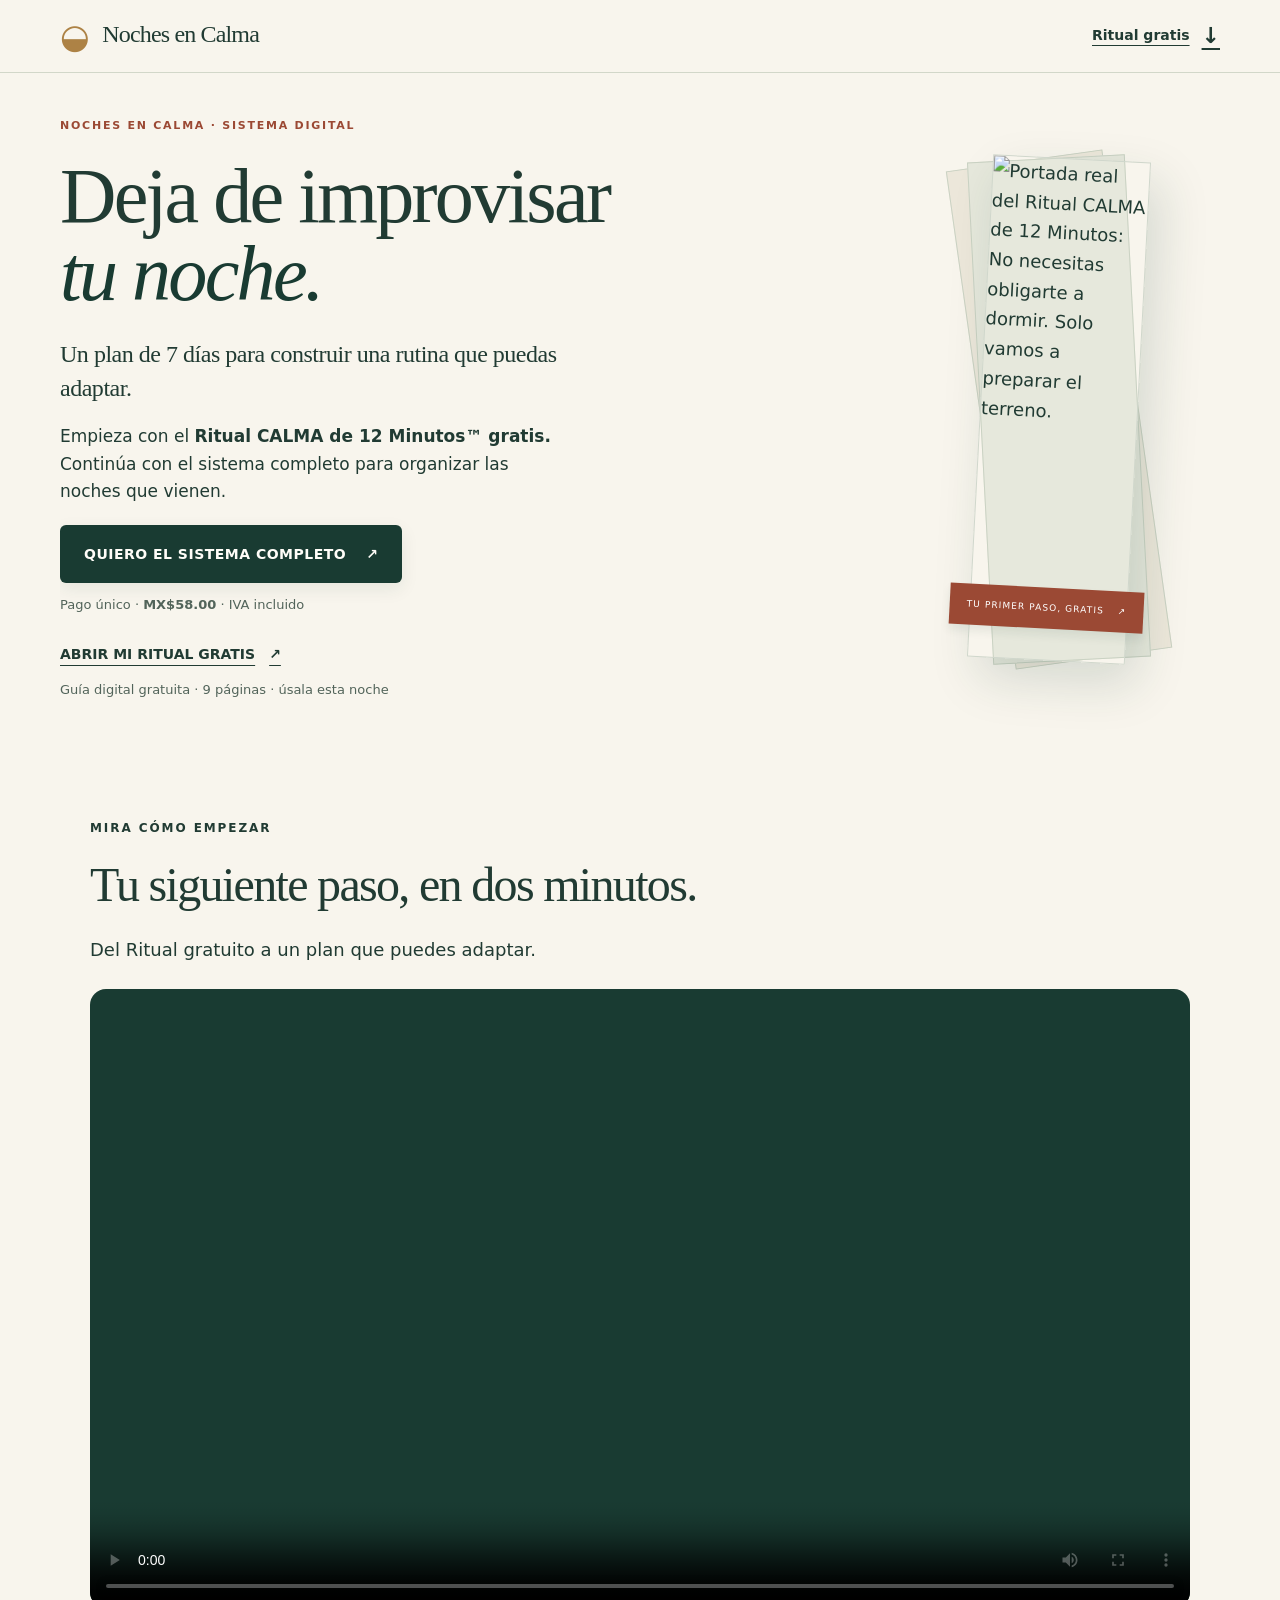
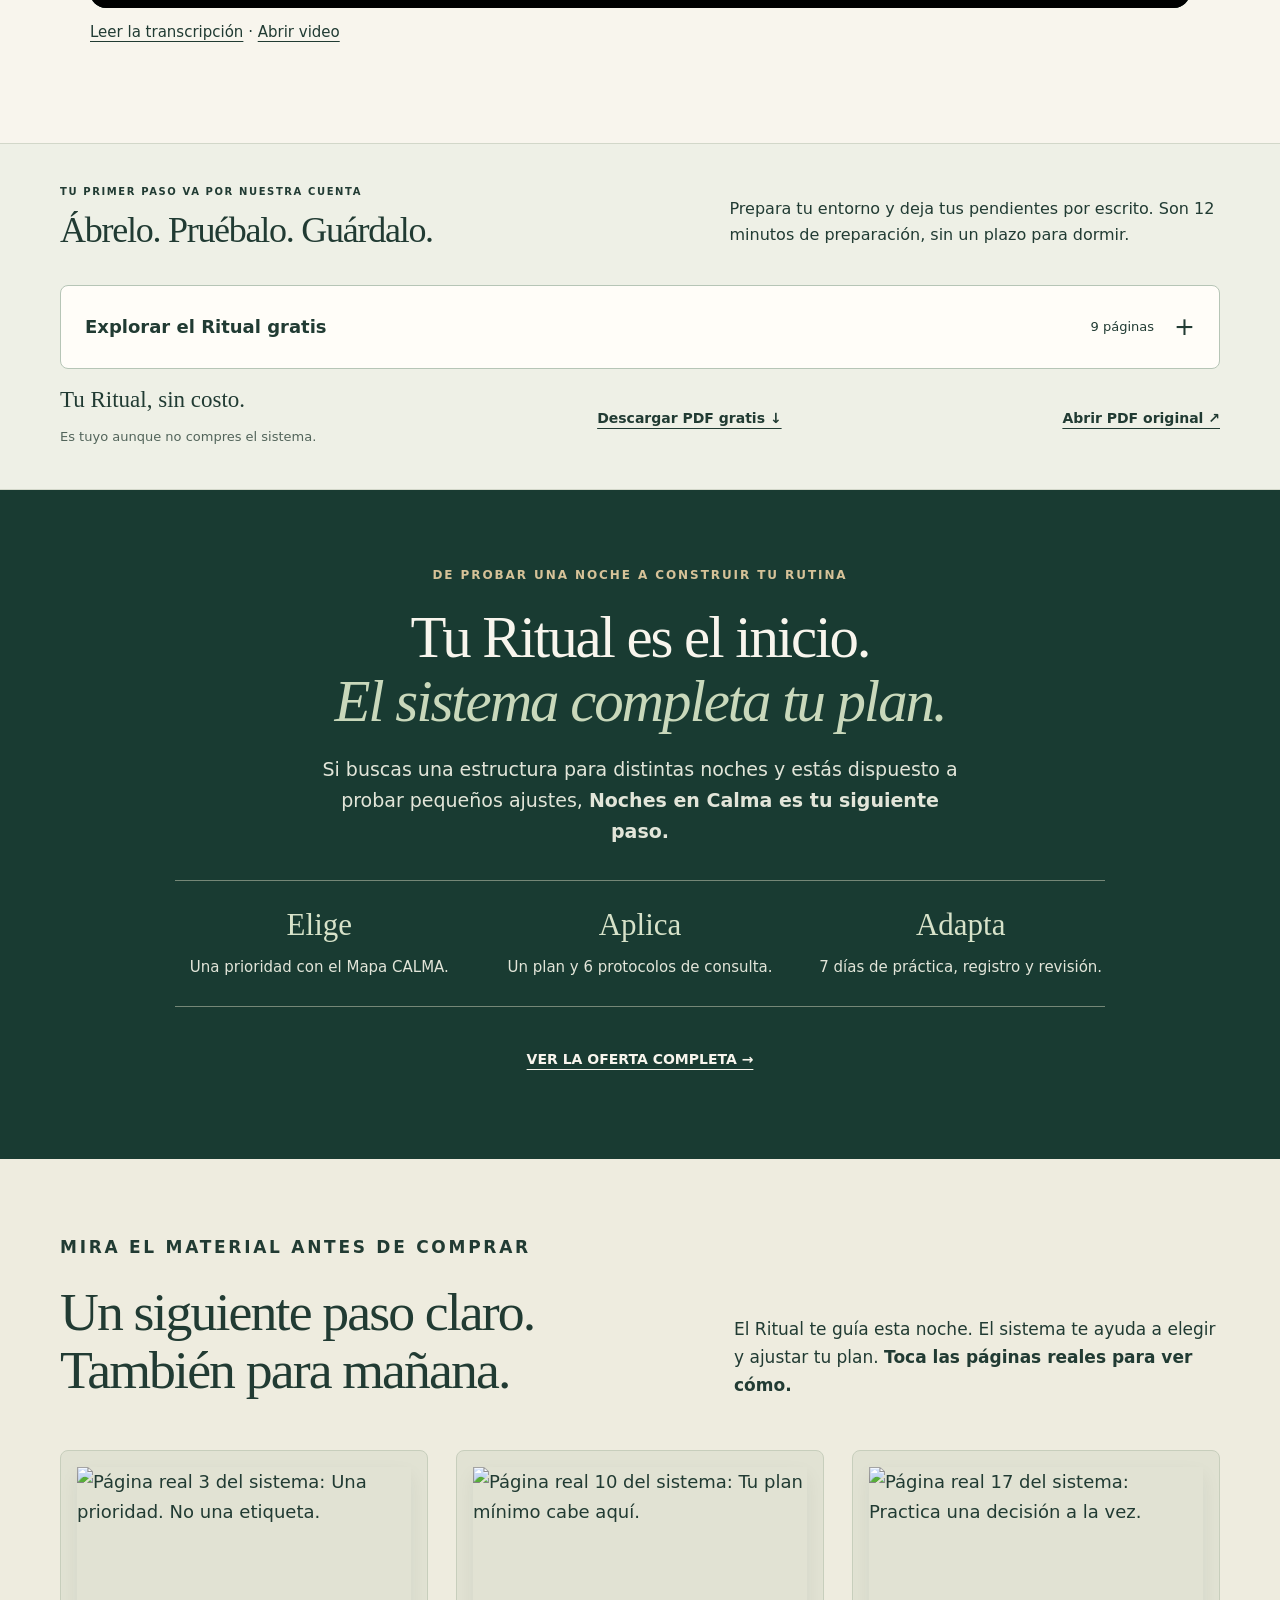
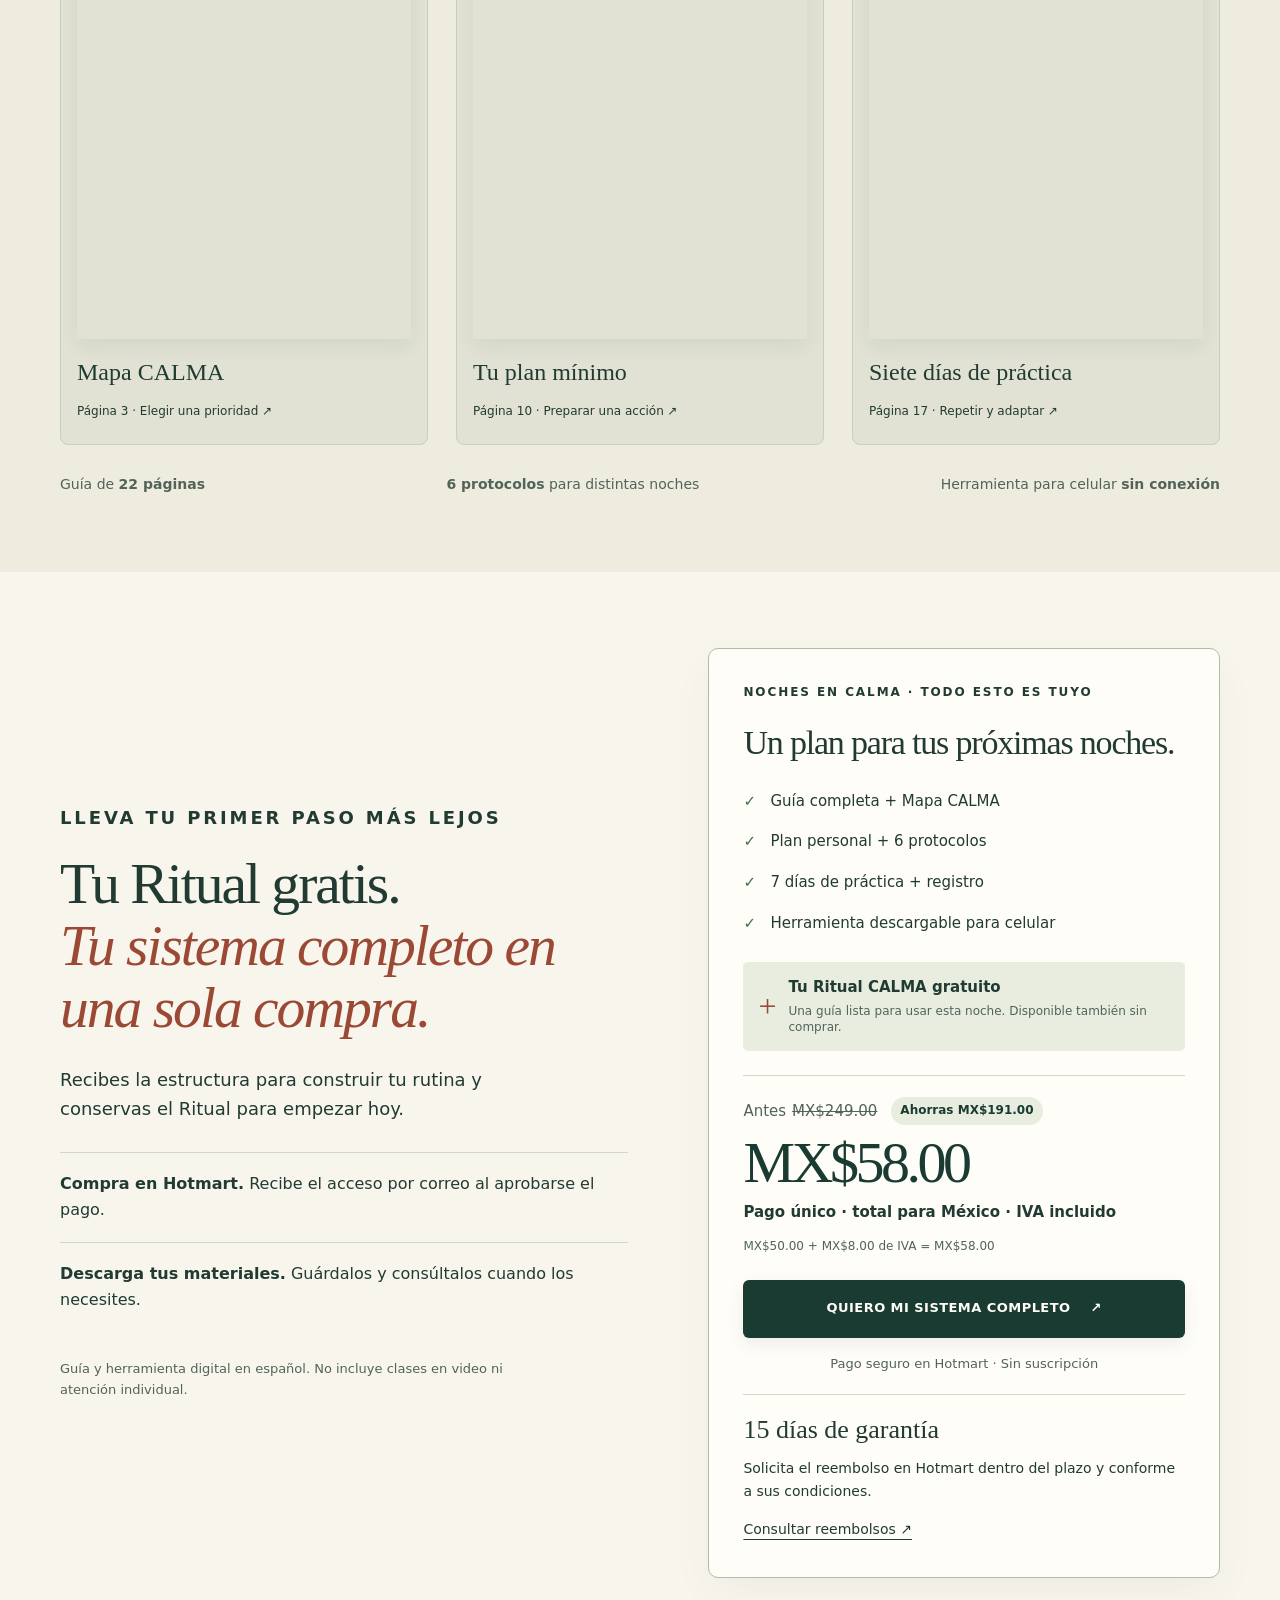
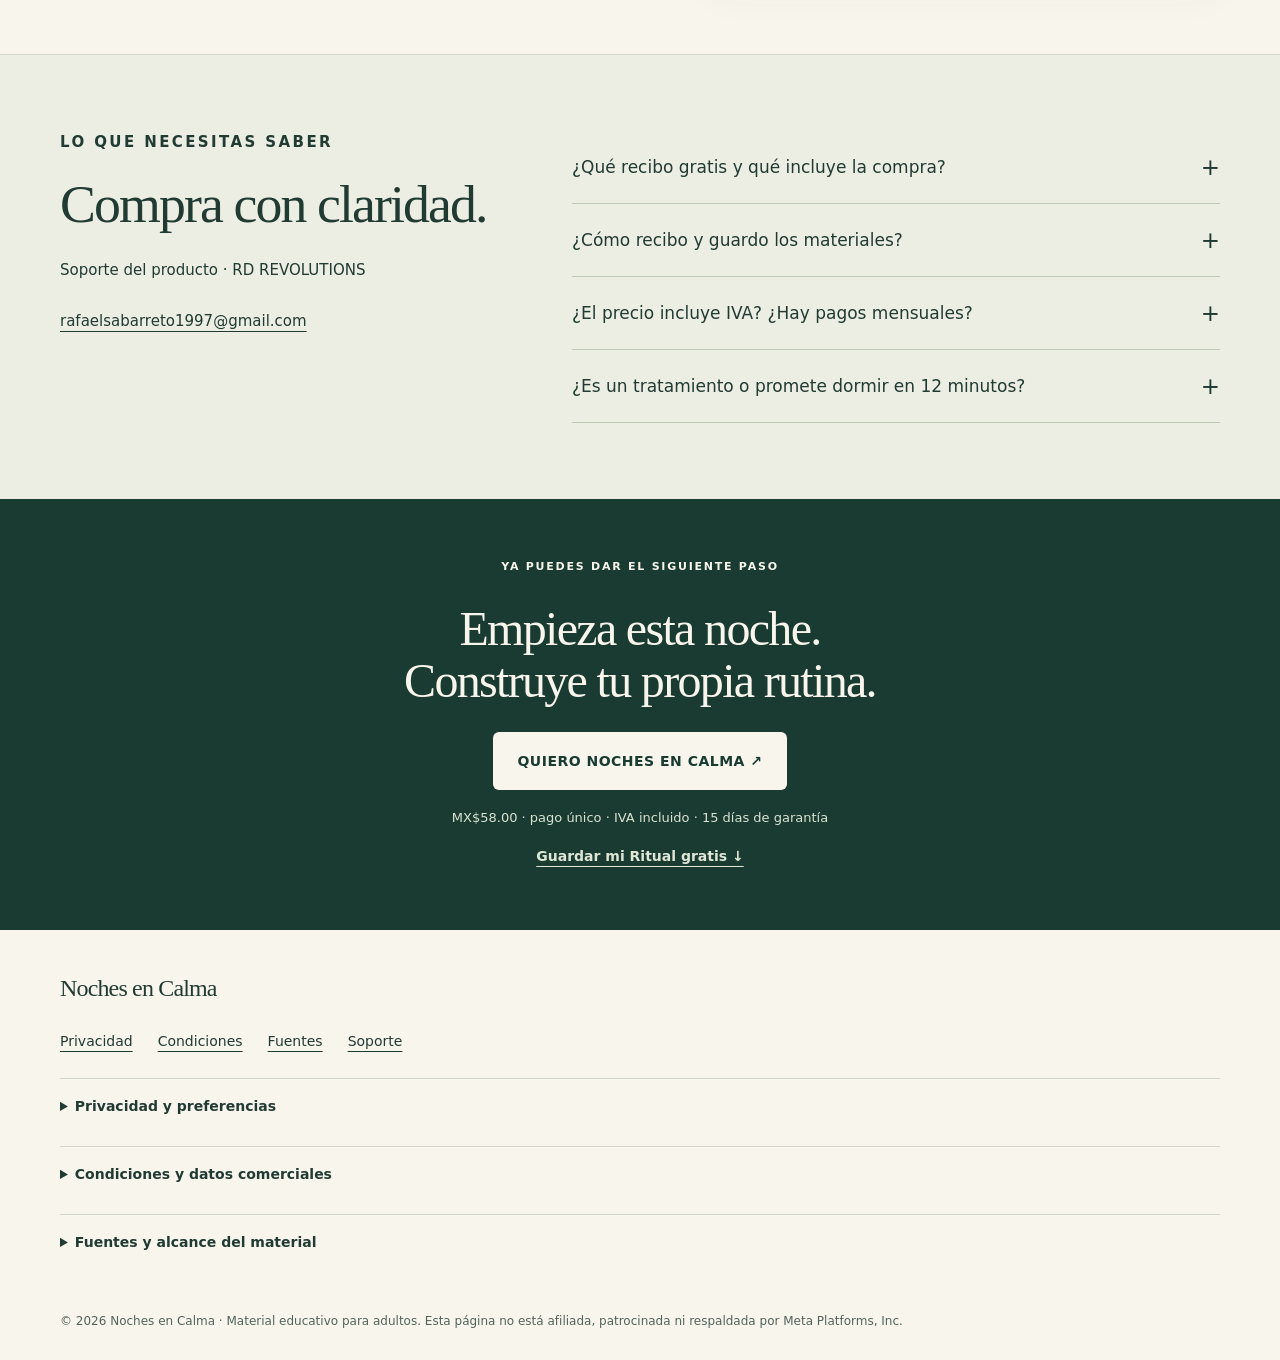
==== commit 1dc537f4: "Prepare Celine sales video preview with checkout-aligned price" ====
--- a/index.html
+++ b/index.html
@@ -1,58 +1,66 @@
-<!doctype html>
-<html lang="es-MX">
-<head>
-<meta charset="utf-8"><meta name="viewport" content="width=device-width, initial-scale=1, viewport-fit=cover">
-<title>Noches en Calma | Tu Ritual gratis y un plan para más noches</title>
-<meta name="description" content="Empieza con el Ritual CALMA gratis. Conoce Noches en Calma: Mapa CALMA, 6 protocolos y un plan de 7 días. Pago único de MX$58.00, IVA incluido.">
-<meta name="theme-color" content="#193b32"><meta name="referrer" content="strict-origin-when-cross-origin">
-<link rel="canonical" href="https://www.nochesencalma.online/"><link rel="icon" href="assets/favicon.svg" type="image/svg+xml">
-<meta property="og:type" content="website"><meta property="og:locale" content="es_MX"><meta property="og:title" content="Noches en Calma: empieza con un Ritual, continúa con un plan"><meta property="og:description" content="Tu Ritual gratuito para esta noche. Un sistema completo para construir una rutina que puedas adaptar.">
-<link rel="stylesheet" href="styles.css"><script defer src="ritual-pages.js"></script><script defer src="app.js"></script>
-</head>
-<body>
-<a class="skip" href="#contenido">Saltar al contenido</a>
-<header class="site-header"><div class="wrap nav"><a class="brand" href="#inicio" aria-label="Noches en Calma, inicio"><span class="brand-mark" aria-hidden="true">◒</span> Noches en Calma</a><a class="always-download" href="descargas/Ritual_CALMA_de_12_Minutos.pdf" download data-download>Ritual gratis <span aria-hidden="true">↓</span></a></div></header>
-<main id="contenido">
-<section class="hero wrap" id="inicio" aria-labelledby="hero-title">
-  <div class="hero-content">
-    <p class="eyebrow">NOCHES EN CALMA · SISTEMA DIGITAL</p>
-    <h1 id="hero-title">Deja de improvisar <em>tu noche.</em></h1>
-    <p class="hero-statement">Un plan de 7 días para construir una rutina que puedas adaptar.</p>
-  </div>
-  <a class="cover-stack" href="#ritual" data-open aria-label="Abrir el Ritual CALMA gratuito"><img src="assets/ritual/portada.webp" width="187" height="600" alt="Portada real del Ritual CALMA de 12 Minutos: No necesitas obligarte a dormir. Solo vamos a preparar el terreno." fetchpriority="high"><span class="cover-note">TU PRIMER PASO, GRATIS <span aria-hidden="true">↗</span></span></a>
-  <div class="hero-action"><p class="hero-description">Empieza con el <strong>Ritual CALMA de 12 Minutos™ gratis.</strong> Continúa con el sistema completo para organizar las noches que vienen.</p><a class="button primary" href="#oferta">QUIERO EL SISTEMA COMPLETO <span aria-hidden="true">↗</span></a><p class="meta">Pago único · <strong>MX$58.00</strong> · IVA incluido</p><a class="free-entry" href="#ritual" data-open>ABRIR MI RITUAL GRATIS <span aria-hidden="true">↗</span></a><p class="free-caption">Guía digital gratuita · 9 páginas · úsala esta noche</p></div>
-</section>
-
-<section class="free-taste" id="ritual" aria-labelledby="reader-heading"><div class="wrap">
-<div class="free-taste-heading"><div><p class="eyebrow">TU PRIMER PASO VA POR NUESTRA CUENTA</p><h2 id="reader-heading" tabindex="-1">Ábrelo. Pruébalo. Guárdalo.</h2></div><p>Prepara tu entorno y deja tus pendientes por escrito. Son 12 minutos de preparación, sin un plazo para dormir.</p></div>
-<details class="ritual-disclosure" id="ritual-preview"><summary>Explorar el Ritual gratis <span>9 páginas <b aria-hidden="true">+</b></span></summary><div class="reader-layout">
-<div class="reader-intro"><h3>Haz espacio para esta noche.</h3><div class="chapter-links"><button type="button" data-page="3"><span>01</span> Prepara tu entorno <small>Página 3 ↗</small></button><button type="button" data-page="4"><span>02</span> Descarga CALMA <small>Página 4 ↗</small></button><button type="button" data-page="5"><span>03</span> Tu ritual, paso a paso <small>Página 5 ↗</small></button></div><details class="mini-practice" id="experiencia"><summary>Prueba un ajuste de tu entorno</summary><p>Elige lo que resulte fácil. No hace falta marcar todo.</p><fieldset class="checklist"><legend class="sr-only">Pequeños ajustes de tu entorno</legend><label><input type="checkbox"><span><b>Luz.</b> Bajo una luz o apago una pantalla que no necesito.</span></label><label><input type="checkbox"><span><b>Comodidad.</b> Ajusto mi ropa o la ropa de cama si tengo frío o calor.</span></label><label><input type="checkbox"><span><b>Ruido.</b> Reduzco una fuente de ruido que sí puedo controlar.</span></label><label><input type="checkbox"><span><b>Celular.</b> Silencio lo que puede esperar; conservo avisos esenciales.</span></label><label><input type="checkbox"><span><b>Espacio.</b> Aparto lo que estorba y dejo un paso seguro.</span></label></fieldset><p class="check-status" id="check-status" role="status">Una pequeña preparación también cuenta.</p><p class="small">Adaptación de la página 3. Tus selecciones no se envían ni se guardan.</p></details></div>
-  <div class="reader" aria-label="Lector del Ritual CALMA">
-    <div class="reader-bar"><label class="sr-only" for="page-select">Elegir página del Ritual</label><select id="page-select"><option value="1">1 de 9 · Portada</option><option value="2">2 de 9 · Entender</option><option value="3">3 de 9 · Prepara tu entorno</option><option value="4">4 de 9 · Descarga CALMA</option><option value="5">5 de 9 · Paso a paso</option><option value="6">6 de 9 · Atención y cierre</option><option value="7">7 de 9 · Plan B</option><option value="8">8 de 9 · Revisión breve</option><option value="9">9 de 9 · Tus noches cambian</option></select><span class="page-count" aria-live="polite">1 de 9</span></div>
-    <div class="reader-progress" aria-hidden="true"><span id="reader-progress"></span></div>
-    <div class="reader-mode" role="group" aria-label="Formato de lectura"><button type="button" id="mode-text" aria-pressed="true">Lectura cómoda</button><button type="button" id="mode-original" aria-pressed="false">Página original</button></div>
-    <div id="reader-body" class="reader-body" tabindex="0" aria-label="Contenido de la página, desplazable"><article id="page-text"><p class="eyebrow">PARA USAR ESTA NOCHE</p><h3>Ritual CALMA de 12 Minutos™</h3><p>Una secuencia breve para preparar tu mente y tu entorno antes de dormir, sin perseguir el sueño ni luchar con tus pensamientos.</p><blockquote>No necesitas obligarte a dormir. Solo vamos a preparar el terreno.</blockquote><p>12 minutos de preparación, sin un plazo para quedarte dormido.</p><p>Para empezar ahora, ve a la página 3. La explicación de la página siguiente puede esperar.</p></article><img id="page-image" width="312" height="1000" alt="Página 1 de 9 del Ritual CALMA" hidden><div id="image-error" hidden><p>No se pudo cargar esta imagen.</p><button type="button" id="retry-image" class="button outline">Volver a intentar</button><p>También puedes elegir Lectura cómoda o abrir el PDF.</p></div></div>
-    <nav class="reader-controls" aria-label="Navegar por las páginas"><button type="button" id="previous-page" disabled aria-label="Página anterior">← <span>Anterior</span></button><a href="#experiencia" class="reader-try">Probar una parte</a><button type="button" id="next-page" aria-label="Página siguiente"><span>Siguiente</span> →</button></nav>
-    <noscript><p>Para navegar en este lector, activa JavaScript. El PDF completo se puede abrir y descargar con los enlaces de esta página.</p></noscript>
-  </div>
-</div></details>
-<div class="download-strip"><div><strong>Tu Ritual, sin costo.</strong><span>Es tuyo aunque no compres el sistema.</span></div><a class="text-link" href="descargas/Ritual_CALMA_de_12_Minutos.pdf" download data-download>Descargar PDF gratis ↓</a><a class="text-link" href="descargas/Ritual_CALMA_de_12_Minutos.pdf" target="_blank" rel="noopener" data-pdf-open>Abrir PDF original ↗</a></div><p class="download-status" id="download-status" role="status" aria-live="polite"></p>
-</div></section>
-
-<section class="section system-intro" id="sistema"><div class="wrap"><p class="eyebrow">DE PROBAR UNA NOCHE A CONSTRUIR TU RUTINA</p><h2>Tu Ritual es el inicio.<br><em>El sistema completa tu plan.</em></h2><p class="lead">Si buscas una estructura para distintas noches y estás dispuesto a probar pequeños ajustes, <strong>Noches en Calma es tu siguiente paso.</strong></p><div class="benefit-grid"><div><b>Elige</b><span>Una prioridad con el Mapa CALMA.</span></div><div><b>Aplica</b><span>Un plan y 6 protocolos de consulta.</span></div><div><b>Adapta</b><span>7 días de práctica, registro y revisión.</span></div></div><a class="text-link" href="#oferta">VER LA OFERTA COMPLETA →</a></div></section>
-
-<section class="section product-section" id="por-dentro"><div class="wrap"><div class="section-heading"><div><p class="eyebrow">MIRA EL MATERIAL ANTES DE COMPRAR</p><h2>Un siguiente paso claro.<br>También para mañana.</h2></div><p>El Ritual te guía esta noche. El sistema te ayuda a elegir y ajustar tu plan. <strong>Toca las páginas reales para ver cómo.</strong></p></div>
-<div class="product-gallery"><button type="button" class="sample" data-sample="3" aria-label="Ampliar página 3, Mapa CALMA"><img src="assets/sistema/pagina-3.webp" width="919" height="1300" loading="lazy" alt="Página real 3 del sistema: Una prioridad. No una etiqueta."><span><b>Mapa CALMA</b><small>Página 3 · Elegir una prioridad ↗</small></span></button><button type="button" class="sample" data-sample="10" aria-label="Ampliar página 10, Plan para esta noche"><img src="assets/sistema/pagina-10.webp" width="919" height="1300" loading="lazy" alt="Página real 10 del sistema: Tu plan mínimo cabe aquí."><span><b>Tu plan mínimo</b><small>Página 10 · Preparar una acción ↗</small></span></button><button type="button" class="sample" data-sample="17" aria-label="Ampliar página 17, Plan de siete días"><img src="assets/sistema/pagina-17.webp" width="919" height="1300" loading="lazy" alt="Página real 17 del sistema: Practica una decisión a la vez."><span><b>Siete días de práctica</b><small>Página 17 · Repetir y adaptar ↗</small></span></button></div>
-<div class="product-proof"><span>Guía de <b>22 páginas</b></span><span><b>6 protocolos</b> para distintas noches</span><span>Herramienta para celular <b>sin conexión</b></span></div>
-</div></section>
-
-<section class="section wrap offer-layout" id="elige-tu-plan" aria-labelledby="offer-heading"><div class="offer-intro"><p class="eyebrow">LLEVA TU PRIMER PASO MÁS LEJOS</p><h2 id="offer-heading">Tu Ritual gratis.<br><em>Tu sistema completo en una sola compra.</em></h2><p>Recibes la estructura para construir tu rutina y conservas el Ritual para empezar hoy.</p><div class="purchase-path"><p><b>Compra en Hotmart.</b> Recibe el acceso por correo al aprobarse el pago.</p><p><b>Descarga tus materiales.</b> Guárdalos y consúltalos cuando los necesites.</p></div><p class="small">Guía y herramienta digital en español. No incluye clases en video ni atención individual.</p></div>
-<article class="offer-card" id="oferta"><p class="eyebrow">NOCHES EN CALMA · TODO ESTO ES TUYO</p><h3>Un plan para tus próximas noches.</h3><ul class="check-list"><li>Guía completa + Mapa CALMA</li><li>Plan personal + 6 protocolos</li><li>7 días de práctica + registro</li><li>Herramienta descargable para celular</li></ul><div class="included-ritual"><span aria-hidden="true">+</span><p><b>Tu Ritual CALMA gratuito</b><small>Una guía lista para usar esta noche. Disponible también sin comprar.</small></p></div><div class="price"><span class="former">Antes <s>MX$249.00</s> <b class="saving">Ahorras MX$191.00</b></span><span class="price-number">MX$58.00</span><strong>Pago único · total para México · IVA incluido</strong><small>MX$50.00 + MX$8.00 de IVA = MX$58.00</small></div><a class="button primary checkout" href="https://pay.hotmart.com/V107472709O" data-placement="oferta">QUIERO MI SISTEMA COMPLETO <span aria-hidden="true">↗</span></a><p class="small offer-trust">Pago seguro en Hotmart · Sin suscripción</p><div class="guarantee"><b>15 días de garantía</b><p>Solicita el reembolso en Hotmart dentro del plazo y conforme a sus condiciones.</p><a href="https://refund.hotmart.com/" target="_blank" rel="noopener">Consultar reembolsos ↗</a></div></article></section>
-
-<section class="section faq-section"><div class="wrap faq-layout"><div><p class="eyebrow">LO QUE NECESITAS SABER</p><h2>Compra con claridad.</h2><p>Soporte del producto · RD REVOLUTIONS</p><a class="support-link" href="mailto:rafaelsabarreto1997@gmail.com">rafaelsabarreto1997@gmail.com</a></div><div class="faq"><details><summary>¿Qué recibo gratis y qué incluye la compra?</summary><p>El Ritual CALMA de 9 páginas es gratuito, sin compra ni registro. Noches en Calma se compra por separado e incluye la guía de 22 páginas, Mapa CALMA, plan, seis protocolos, siete días de práctica, registro y herramienta descargable.</p></details><details><summary>¿Cómo recibo y guardo los materiales?</summary><p>Descarga el Ritual desde esta página. Para el sistema, Hotmart envía el acceso al correo de compra cuando se aprueba el pago. Algunos medios necesitan tiempo de confirmación. Descarga los archivos del área de compra y guárdalos para uso personal.</p></details><details><summary>¿El precio incluye IVA? ¿Hay pagos mensuales?</summary><p>Para México, el total es MX$58.00, IVA incluido. Es un pago único, sin suscripción. Fuera de México, Hotmart muestra el precio en tu moneda.</p></details><details><summary>¿Es un tratamiento o promete dormir en 12 minutos?</summary><p>No. Es material educativo para adultos, sin garantía de resultados de sueño. Los 12 minutos corresponden a la preparación. No sustituye atención profesional. Si las dificultades persisten o afectan tu seguridad, busca orientación profesional.</p></details></div></div></section>
-
-<section class="closing"><div class="wrap"><p class="eyebrow">YA PUEDES DAR EL SIGUIENTE PASO</p><h2>Empieza esta noche.<br>Construye tu propia rutina.</h2><a class="button light checkout" href="https://pay.hotmart.com/V107472709O" data-placement="cierre">QUIERO NOCHES EN CALMA ↗</a><span class="closing-price">MX$58.00 · pago único · IVA incluido · 15 días de garantía</span><a class="text-link" href="descargas/Ritual_CALMA_de_12_Minutos.pdf" data-download download>Guardar mi Ritual gratis ↓</a></div></section>
-</main>
-<footer class="site-footer"><div class="wrap"><a class="brand" href="#inicio">Noches en Calma</a><nav aria-label="Información comercial"><a href="#privacidad">Privacidad</a><a href="#condiciones">Condiciones</a><a href="#fuentes">Fuentes</a><a href="mailto:rafaelsabarreto1997@gmail.com">Soporte</a></nav><details id="privacidad"><summary>Privacidad y preferencias</summary><p>El Ritual no requiere registro. No recogemos tus pendientes ni tus selecciones del checklist. Las selecciones se borran al recargar. No hay formulario de correo ni suscripción comercial en esta página.</p><p>La medición publicitaria de Meta es opcional y está desactivada hasta que la aceptes. Si la aceptas, se pueden registrar visitas, páginas vistas del Ritual, solicitudes y entrega del archivo al navegador, visualización de oferta y clics de checkout. No enviamos respuestas del ejercicio. Tu preferencia se guarda en este dispositivo.</p><div class="privacy-actions"><button type="button" id="accept-tracking" class="button outline">Aceptar medición publicitaria</button><button type="button" id="reject-tracking" class="button outline">Rechazar medición</button></div><p id="privacy-status" role="status">Medición publicitaria desactivada.</p><p>Hotmart procesa el pago y aplica su <a href="https://hotmart.com/es/legal/privacidad-de-datos" target="_blank" rel="noopener">política de privacidad</a>. La plataforma de alojamiento puede registrar datos técnicos necesarios para servir la página. Responsable comercial: RD REVOLUTIONS. Contacto: <a href="mailto:rafaelsabarreto1997@gmail.com">rafaelsabarreto1997@gmail.com</a>.</p></details><details id="condiciones"><summary>Condiciones y datos comerciales</summary><p>El Ritual CALMA de 12 Minutos™ es una guía digital gratuita de nueve páginas. Noches en Calma es un producto digital educativo de pago. No se envía un libro físico ni se incluye atención individual.</p><p>Precio total para México: MX$58.00, IVA incluido (MX$50.00 + MX$8.00). Pago único, sin suscripción. Precio anterior informado por el productor: MX$249. La oferta no tiene un vencimiento anunciado. Para otros países, revisa el total mostrado por Hotmart antes de pagar.</p><p>Acceso a la compra tras la aprobación del pago. Puedes descargar los materiales incluidos para uso personal desde tu área de compra. El checkout informa una garantía comercial de 15 días, con solicitudes a través de Hotmart según sus condiciones. Estas condiciones no limitan los derechos que correspondan al comprador.</p><p>Productor: RD REVOLUTIONS. Soporte: <a href="mailto:rafaelsabarreto1997@gmail.com">rafaelsabarreto1997@gmail.com</a>. Hotmart procesa la compra en nombre del productor. <a href="https://hotmart.com/es/legal/terminos-de-uso" target="_blank" rel="noopener">Términos de Hotmart ↗</a></p></details><details id="fuentes"><summary>Fuentes y alcance del material</summary><p>La vista previa reproduce el Ritual CALMA de 12 Minutos™ proporcionado por el productor. Las demostraciones del sistema corresponden a las páginas 3, 10 y 17 de Noches en Calma, edición de lanzamiento. Los nombres de los protocolos y los materiales se cotejaron con el producto.</p><p>No se utilizan estadísticas poblacionales ni testimonios de clientes en esta página. Las referencias educativas del Ritual se conservan en el PDF original y en su lectura de texto; no prueban la eficacia del producto.</p><p>El material no diagnostica, previene ni trata enfermedades, no es terapia cognitivo-conductual para el insomnio y no recomienda cambios de medicación. Ante dificultades persistentes o severas, pausas respiratorias al dormir o somnolencia que comprometa tu seguridad, busca atención profesional.</p></details><p class="footer-note">© 2026 Noches en Calma · Material educativo para adultos. Esta página no está afiliada, patrocinada ni respaldada por Meta Platforms, Inc.</p></div></footer>
-<dialog id="sample-dialog" aria-labelledby="sample-title"><div class="dialog-head"><h2 id="sample-title">Página real del sistema</h2><button type="button" id="close-sample" aria-label="Cerrar página ampliada">Cerrar ×</button></div><div class="reader-mode" role="group" aria-label="Formato de la muestra"><button type="button" id="sample-text-mode" aria-pressed="false">Lectura cómoda</button><button type="button" id="sample-image-mode" aria-pressed="true">Página original</button></div><div id="sample-transcript" class="sample-transcript" hidden></div><img id="sample-image" width="919" height="1300" alt="Página ampliada de Noches en Calma"><p>Vista de muestra del material digital de pago.</p></dialog>
-</body></html>
+<!doctype html>
+<html lang="es-MX">
+<head>
+<meta charset="utf-8"><meta name="viewport" content="width=device-width, initial-scale=1, viewport-fit=cover">
+<title>Noches en Calma | Tu Ritual gratis y un plan para más noches</title>
+<meta name="description" content="Empieza con el Ritual CALMA gratis. Conoce Noches en Calma: Mapa CALMA, 6 protocolos y un plan de 7 días. Pago único de MX$58.00, IVA incluido.">
+<meta name="robots" content="noindex,nofollow"><meta name="theme-color" content="#193b32"><meta name="referrer" content="strict-origin-when-cross-origin">
+<link rel="canonical" href="https://www.nochesencalma.online/"><link rel="icon" href="assets/favicon.svg" type="image/svg+xml">
+<meta property="og:type" content="website"><meta property="og:locale" content="es_MX"><meta property="og:title" content="Noches en Calma: empieza con un Ritual, continúa con un plan"><meta property="og:description" content="Tu Ritual gratuito para esta noche. Un sistema completo para construir una rutina que puedas adaptar.">
+<link rel="stylesheet" href="styles.css"><script defer src="ritual-pages.js"></script><script defer src="app.js"></script>
+</head>
+<body>
+<a class="skip" href="#contenido">Saltar al contenido</a>
+<header class="site-header"><div class="wrap nav"><a class="brand" href="#inicio" aria-label="Noches en Calma, inicio"><span class="brand-mark" aria-hidden="true">◒</span> Noches en Calma</a><a class="always-download" href="descargas/Ritual_CALMA_de_12_Minutos.pdf" download data-download>Ritual gratis <span aria-hidden="true">↓</span></a></div></header>
+<main id="contenido">
+<section class="hero wrap" id="inicio" aria-labelledby="hero-title">
+  <div class="hero-content">
+    <p class="eyebrow">NOCHES EN CALMA · SISTEMA DIGITAL</p>
+    <h1 id="hero-title">Deja de improvisar <em>tu noche.</em></h1>
+    <p class="hero-statement">Un plan de 7 días para construir una rutina que puedas adaptar.</p>
+  </div>
+  <a class="cover-stack" href="#ritual" data-open aria-label="Abrir el Ritual CALMA gratuito"><img src="assets/ritual/portada.webp" width="187" height="600" alt="Portada real del Ritual CALMA de 12 Minutos: No necesitas obligarte a dormir. Solo vamos a preparar el terreno." fetchpriority="high"><span class="cover-note">TU PRIMER PASO, GRATIS <span aria-hidden="true">↗</span></span></a>
+  <div class="hero-action"><p class="hero-description">Empieza con el <strong>Ritual CALMA de 12 Minutos™ gratis.</strong> Continúa con el sistema completo para organizar las noches que vienen.</p><a class="button primary" href="#oferta">QUIERO EL SISTEMA COMPLETO <span aria-hidden="true">↗</span></a><p class="meta">Pago único · <strong>MX$58.00</strong> · IVA incluido</p><a class="free-entry" href="#ritual" data-open>ABRIR MI RITUAL GRATIS <span aria-hidden="true">↗</span></a><p class="free-caption">Guía digital gratuita · 9 páginas · úsala esta noche</p></div>
+</section>
+
+<section class="video-intro section wrap" id="video" aria-labelledby="video-heading">
+<div class="video-heading"><p class="eyebrow">MIRA CÓMO EMPEZAR</p><h2 id="video-heading">Tu siguiente paso, en dos minutos.</h2><p>Del Ritual gratuito a un plan que puedes adaptar.</p></div>
+<video class="sales-video" controls playsinline preload="metadata" poster="https://d2ol7oe51mr4n9.cloudfront.net/user_3JFzBVQifTWsxlH6KlhDKSHmmS1/15506212-ebe9-444d-bc7c-d4954aa38713.jpg" width="1920" height="1080" aria-label="Conoce Noches en Calma: demostración del Ritual y del sistema completo">
+<source src="https://d2ol7oe51mr4n9.cloudfront.net/user_3JFzBVQifTWsxlH6KlhDKSHmmS1/10d13e48-d080-4531-a72e-cb9e4cda57b1.mp4" type="video/mp4">
+Tu navegador no puede reproducir este video. <a href="https://d2ol7oe51mr4n9.cloudfront.net/user_3JFzBVQifTWsxlH6KlhDKSHmmS1/10d13e48-d080-4531-a72e-cb9e4cda57b1.mp4">Abrir video</a>.
+</video><p class="video-access"><a href="media/guion-es-MX.txt" target="_blank" rel="noopener">Leer la transcripción</a><span> · </span><a href="https://d2ol7oe51mr4n9.cloudfront.net/user_3JFzBVQifTWsxlH6KlhDKSHmmS1/10d13e48-d080-4531-a72e-cb9e4cda57b1.mp4" target="_blank" rel="noopener">Abrir video</a></p>
+</section>
+
+<section class="free-taste" id="ritual" aria-labelledby="reader-heading"><div class="wrap">
+<div class="free-taste-heading"><div><p class="eyebrow">TU PRIMER PASO VA POR NUESTRA CUENTA</p><h2 id="reader-heading" tabindex="-1">Ábrelo. Pruébalo. Guárdalo.</h2></div><p>Prepara tu entorno y deja tus pendientes por escrito. Son 12 minutos de preparación, sin un plazo para dormir.</p></div>
+<details class="ritual-disclosure" id="ritual-preview"><summary>Explorar el Ritual gratis <span>9 páginas <b aria-hidden="true">+</b></span></summary><div class="reader-layout">
+<div class="reader-intro"><h3>Haz espacio para esta noche.</h3><div class="chapter-links"><button type="button" data-page="3"><span>01</span> Prepara tu entorno <small>Página 3 ↗</small></button><button type="button" data-page="4"><span>02</span> Descarga CALMA <small>Página 4 ↗</small></button><button type="button" data-page="5"><span>03</span> Tu ritual, paso a paso <small>Página 5 ↗</small></button></div><details class="mini-practice" id="experiencia"><summary>Prueba un ajuste de tu entorno</summary><p>Elige lo que resulte fácil. No hace falta marcar todo.</p><fieldset class="checklist"><legend class="sr-only">Pequeños ajustes de tu entorno</legend><label><input type="checkbox"><span><b>Luz.</b> Bajo una luz o apago una pantalla que no necesito.</span></label><label><input type="checkbox"><span><b>Comodidad.</b> Ajusto mi ropa o la ropa de cama si tengo frío o calor.</span></label><label><input type="checkbox"><span><b>Ruido.</b> Reduzco una fuente de ruido que sí puedo controlar.</span></label><label><input type="checkbox"><span><b>Celular.</b> Silencio lo que puede esperar; conservo avisos esenciales.</span></label><label><input type="checkbox"><span><b>Espacio.</b> Aparto lo que estorba y dejo un paso seguro.</span></label></fieldset><p class="check-status" id="check-status" role="status">Una pequeña preparación también cuenta.</p><p class="small">Adaptación de la página 3. Tus selecciones no se envían ni se guardan.</p></details></div>
+  <div class="reader" aria-label="Lector del Ritual CALMA">
+    <div class="reader-bar"><label class="sr-only" for="page-select">Elegir página del Ritual</label><select id="page-select"><option value="1">1 de 9 · Portada</option><option value="2">2 de 9 · Entender</option><option value="3">3 de 9 · Prepara tu entorno</option><option value="4">4 de 9 · Descarga CALMA</option><option value="5">5 de 9 · Paso a paso</option><option value="6">6 de 9 · Atención y cierre</option><option value="7">7 de 9 · Plan B</option><option value="8">8 de 9 · Revisión breve</option><option value="9">9 de 9 · Tus noches cambian</option></select><span class="page-count" aria-live="polite">1 de 9</span></div>
+    <div class="reader-progress" aria-hidden="true"><span id="reader-progress"></span></div>
+    <div class="reader-mode" role="group" aria-label="Formato de lectura"><button type="button" id="mode-text" aria-pressed="true">Lectura cómoda</button><button type="button" id="mode-original" aria-pressed="false">Página original</button></div>
+    <div id="reader-body" class="reader-body" tabindex="0" aria-label="Contenido de la página, desplazable"><article id="page-text"><p class="eyebrow">PARA USAR ESTA NOCHE</p><h3>Ritual CALMA de 12 Minutos™</h3><p>Una secuencia breve para preparar tu mente y tu entorno antes de dormir, sin perseguir el sueño ni luchar con tus pensamientos.</p><blockquote>No necesitas obligarte a dormir. Solo vamos a preparar el terreno.</blockquote><p>12 minutos de preparación, sin un plazo para quedarte dormido.</p><p>Para empezar ahora, ve a la página 3. La explicación de la página siguiente puede esperar.</p></article><img id="page-image" width="312" height="1000" alt="Página 1 de 9 del Ritual CALMA" hidden><div id="image-error" hidden><p>No se pudo cargar esta imagen.</p><button type="button" id="retry-image" class="button outline">Volver a intentar</button><p>También puedes elegir Lectura cómoda o abrir el PDF.</p></div></div>
+    <nav class="reader-controls" aria-label="Navegar por las páginas"><button type="button" id="previous-page" disabled aria-label="Página anterior">← <span>Anterior</span></button><a href="#experiencia" class="reader-try">Probar una parte</a><button type="button" id="next-page" aria-label="Página siguiente"><span>Siguiente</span> →</button></nav>
+    <noscript><p>Para navegar en este lector, activa JavaScript. El PDF completo se puede abrir y descargar con los enlaces de esta página.</p></noscript>
+  </div>
+</div></details>
+<div class="download-strip"><div><strong>Tu Ritual, sin costo.</strong><span>Es tuyo aunque no compres el sistema.</span></div><a class="text-link" href="descargas/Ritual_CALMA_de_12_Minutos.pdf" download data-download>Descargar PDF gratis ↓</a><a class="text-link" href="descargas/Ritual_CALMA_de_12_Minutos.pdf" target="_blank" rel="noopener" data-pdf-open>Abrir PDF original ↗</a></div><p class="download-status" id="download-status" role="status" aria-live="polite"></p>
+</div></section>
+
+<section class="section system-intro" id="sistema"><div class="wrap"><p class="eyebrow">DE PROBAR UNA NOCHE A CONSTRUIR TU RUTINA</p><h2>Tu Ritual es el inicio.<br><em>El sistema completa tu plan.</em></h2><p class="lead">Si buscas una estructura para distintas noches y estás dispuesto a probar pequeños ajustes, <strong>Noches en Calma es tu siguiente paso.</strong></p><div class="benefit-grid"><div><b>Elige</b><span>Una prioridad con el Mapa CALMA.</span></div><div><b>Aplica</b><span>Un plan y 6 protocolos de consulta.</span></div><div><b>Adapta</b><span>7 días de práctica, registro y revisión.</span></div></div><a class="text-link" href="#oferta">VER LA OFERTA COMPLETA →</a></div></section>
+
+<section class="section product-section" id="por-dentro"><div class="wrap"><div class="section-heading"><div><p class="eyebrow">MIRA EL MATERIAL ANTES DE COMPRAR</p><h2>Un siguiente paso claro.<br>También para mañana.</h2></div><p>El Ritual te guía esta noche. El sistema te ayuda a elegir y ajustar tu plan. <strong>Toca las páginas reales para ver cómo.</strong></p></div>
+<div class="product-gallery"><button type="button" class="sample" data-sample="3" aria-label="Ampliar página 3, Mapa CALMA"><img src="assets/sistema/pagina-3.webp" width="919" height="1300" loading="lazy" alt="Página real 3 del sistema: Una prioridad. No una etiqueta."><span><b>Mapa CALMA</b><small>Página 3 · Elegir una prioridad ↗</small></span></button><button type="button" class="sample" data-sample="10" aria-label="Ampliar página 10, Plan para esta noche"><img src="assets/sistema/pagina-10.webp" width="919" height="1300" loading="lazy" alt="Página real 10 del sistema: Tu plan mínimo cabe aquí."><span><b>Tu plan mínimo</b><small>Página 10 · Preparar una acción ↗</small></span></button><button type="button" class="sample" data-sample="17" aria-label="Ampliar página 17, Plan de siete días"><img src="assets/sistema/pagina-17.webp" width="919" height="1300" loading="lazy" alt="Página real 17 del sistema: Practica una decisión a la vez."><span><b>Siete días de práctica</b><small>Página 17 · Repetir y adaptar ↗</small></span></button></div>
+<div class="product-proof"><span>Guía de <b>22 páginas</b></span><span><b>6 protocolos</b> para distintas noches</span><span>Herramienta para celular <b>sin conexión</b></span></div>
+</div></section>
+
+<section class="section wrap offer-layout" id="elige-tu-plan" aria-labelledby="offer-heading"><div class="offer-intro"><p class="eyebrow">LLEVA TU PRIMER PASO MÁS LEJOS</p><h2 id="offer-heading">Tu Ritual gratis.<br><em>Tu sistema completo en una sola compra.</em></h2><p>Recibes la estructura para construir tu rutina y conservas el Ritual para empezar hoy.</p><div class="purchase-path"><p><b>Compra en Hotmart.</b> Recibe el acceso por correo al aprobarse el pago.</p><p><b>Descarga tus materiales.</b> Guárdalos y consúltalos cuando los necesites.</p></div><p class="small">Guía y herramienta digital en español. No incluye clases en video ni atención individual.</p></div>
+<article class="offer-card" id="oferta"><p class="eyebrow">NOCHES EN CALMA · TODO ESTO ES TUYO</p><h3>Un plan para tus próximas noches.</h3><ul class="check-list"><li>Guía completa + Mapa CALMA</li><li>Plan personal + 6 protocolos</li><li>7 días de práctica + registro</li><li>Herramienta descargable para celular</li></ul><div class="included-ritual"><span aria-hidden="true">+</span><p><b>Tu Ritual CALMA gratuito</b><small>Una guía lista para usar esta noche. Disponible también sin comprar.</small></p></div><div class="price"><span class="former">Antes <s>MX$249.00</s> <b class="saving">Ahorras MX$191.00</b></span><span class="price-number">MX$58.00</span><strong>Pago único · total para México · IVA incluido</strong><small>MX$50.00 + MX$8.00 de IVA = MX$58.00</small></div><a class="button primary checkout" href="https://pay.hotmart.com/V107472709O" data-placement="oferta">QUIERO MI SISTEMA COMPLETO <span aria-hidden="true">↗</span></a><p class="small offer-trust">Pago seguro en Hotmart · Sin suscripción</p><div class="guarantee"><b>15 días de garantía</b><p>Solicita el reembolso en Hotmart dentro del plazo y conforme a sus condiciones.</p><a href="https://refund.hotmart.com/" target="_blank" rel="noopener">Consultar reembolsos ↗</a></div></article></section>
+
+<section class="section faq-section"><div class="wrap faq-layout"><div><p class="eyebrow">LO QUE NECESITAS SABER</p><h2>Compra con claridad.</h2><p>Soporte del producto · RD REVOLUTIONS</p><a class="support-link" href="mailto:rafaelsabarreto1997@gmail.com">rafaelsabarreto1997@gmail.com</a></div><div class="faq"><details><summary>¿Qué recibo gratis y qué incluye la compra?</summary><p>El Ritual CALMA de 9 páginas es gratuito, sin compra ni registro. Noches en Calma se compra por separado e incluye la guía de 22 páginas, Mapa CALMA, plan, seis protocolos, siete días de práctica, registro y herramienta descargable.</p></details><details><summary>¿Cómo recibo y guardo los materiales?</summary><p>Descarga el Ritual desde esta página. Para el sistema, Hotmart envía el acceso al correo de compra cuando se aprueba el pago. Algunos medios necesitan tiempo de confirmación. Descarga los archivos del área de compra y guárdalos para uso personal.</p></details><details><summary>¿El precio incluye IVA? ¿Hay pagos mensuales?</summary><p>Para México, el total es MX$58.00, IVA incluido. Es un pago único, sin suscripción. Fuera de México, Hotmart muestra el precio en tu moneda.</p></details><details><summary>¿Es un tratamiento o promete dormir en 12 minutos?</summary><p>No. Es material educativo para adultos, sin garantía de resultados de sueño. Los 12 minutos corresponden a la preparación. No sustituye atención profesional. Si las dificultades persisten o afectan tu seguridad, busca orientación profesional.</p></details></div></div></section>
+
+<section class="closing"><div class="wrap"><p class="eyebrow">YA PUEDES DAR EL SIGUIENTE PASO</p><h2>Empieza esta noche.<br>Construye tu propia rutina.</h2><a class="button light checkout" href="https://pay.hotmart.com/V107472709O" data-placement="cierre">QUIERO NOCHES EN CALMA ↗</a><span class="closing-price">MX$58.00 · pago único · IVA incluido · 15 días de garantía</span><a class="text-link" href="descargas/Ritual_CALMA_de_12_Minutos.pdf" data-download download>Guardar mi Ritual gratis ↓</a></div></section>
+</main>
+<footer class="site-footer"><div class="wrap"><a class="brand" href="#inicio">Noches en Calma</a><nav aria-label="Información comercial"><a href="#privacidad">Privacidad</a><a href="#condiciones">Condiciones</a><a href="#fuentes">Fuentes</a><a href="mailto:rafaelsabarreto1997@gmail.com">Soporte</a></nav><details id="privacidad"><summary>Privacidad y preferencias</summary><p>El Ritual no requiere registro. No recogemos tus pendientes ni tus selecciones del checklist. Las selecciones se borran al recargar. No hay formulario de correo ni suscripción comercial en esta página.</p><p>La medición publicitaria de Meta es opcional y está desactivada hasta que la aceptes. Si la aceptas, se pueden registrar visitas, páginas vistas del Ritual, solicitudes y entrega del archivo al navegador, visualización de oferta y clics de checkout. No enviamos respuestas del ejercicio. Tu preferencia se guarda en este dispositivo.</p><div class="privacy-actions"><button type="button" id="accept-tracking" class="button outline">Aceptar medición publicitaria</button><button type="button" id="reject-tracking" class="button outline">Rechazar medición</button></div><p id="privacy-status" role="status">Medición publicitaria desactivada.</p><p>Hotmart procesa el pago y aplica su <a href="https://hotmart.com/es/legal/privacidad-de-datos" target="_blank" rel="noopener">política de privacidad</a>. La plataforma de alojamiento puede registrar datos técnicos necesarios para servir la página. Responsable comercial: RD REVOLUTIONS. Contacto: <a href="mailto:rafaelsabarreto1997@gmail.com">rafaelsabarreto1997@gmail.com</a>.</p></details><details id="condiciones"><summary>Condiciones y datos comerciales</summary><p>El Ritual CALMA de 12 Minutos™ es una guía digital gratuita de nueve páginas. Noches en Calma es un producto digital educativo de pago. No se envía un libro físico ni se incluye atención individual.</p><p>Precio total para México: MX$58.00, IVA incluido (MX$50.00 + MX$8.00). Pago único, sin suscripción. Precio anterior informado por el productor: MX$249. La oferta no tiene un vencimiento anunciado. Para otros países, revisa el total mostrado por Hotmart antes de pagar.</p><p>Acceso a la compra tras la aprobación del pago. Puedes descargar los materiales incluidos para uso personal desde tu área de compra. El checkout informa una garantía comercial de 15 días, con solicitudes a través de Hotmart según sus condiciones. Estas condiciones no limitan los derechos que correspondan al comprador.</p><p>Productor: RD REVOLUTIONS. Soporte: <a href="mailto:rafaelsabarreto1997@gmail.com">rafaelsabarreto1997@gmail.com</a>. Hotmart procesa la compra en nombre del productor. <a href="https://hotmart.com/es/legal/terminos-de-uso" target="_blank" rel="noopener">Términos de Hotmart ↗</a></p></details><details id="fuentes"><summary>Fuentes y alcance del material</summary><p>La vista previa reproduce el Ritual CALMA de 12 Minutos™ proporcionado por el productor. Las demostraciones del sistema corresponden a las páginas 3, 10 y 17 de Noches en Calma, edición de lanzamiento. Los nombres de los protocolos y los materiales se cotejaron con el producto.</p><p>No se utilizan estadísticas poblacionales ni testimonios de clientes en esta página. Las referencias educativas del Ritual se conservan en el PDF original y en su lectura de texto; no prueban la eficacia del producto.</p><p>El material no diagnostica, previene ni trata enfermedades, no es terapia cognitivo-conductual para el insomnio y no recomienda cambios de medicación. Ante dificultades persistentes o severas, pausas respiratorias al dormir o somnolencia que comprometa tu seguridad, busca atención profesional.</p></details><p class="footer-note">© 2026 Noches en Calma · Material educativo para adultos. Esta página no está afiliada, patrocinada ni respaldada por Meta Platforms, Inc.</p></div></footer>
+<dialog id="sample-dialog" aria-labelledby="sample-title"><div class="dialog-head"><h2 id="sample-title">Página real del sistema</h2><button type="button" id="close-sample" aria-label="Cerrar página ampliada">Cerrar ×</button></div><div class="reader-mode" role="group" aria-label="Formato de la muestra"><button type="button" id="sample-text-mode" aria-pressed="false">Lectura cómoda</button><button type="button" id="sample-image-mode" aria-pressed="true">Página original</button></div><div id="sample-transcript" class="sample-transcript" hidden></div><img id="sample-image" width="919" height="1300" alt="Página ampliada de Noches en Calma"><p>Vista de muestra del material digital de pago.</p></dialog>
+</body></html>
--- a/styles.css
+++ b/styles.css
@@ -1,9 +1,9 @@
-:root{--cream:#f8f5ed;--paper:#fffdf8;--green:#193b32;--sage:#dfe8dc;--gold:#ad8245;--terra:#9b4934;--ink:#213b33;--muted:#52645a;--line:#d2d7c9;--serif:Georgia,'Times New Roman',serif;--sans:system-ui,-apple-system,'Segoe UI',sans-serif;scroll-behavior:smooth;color-scheme:light}
-*{box-sizing:border-box}body{margin:0;background:var(--cream);color:var(--ink);font:18px/1.65 var(--sans)}a{color:inherit;text-underline-offset:5px}button,input,select{font:inherit}button,a,input,select{-webkit-tap-highlight-color:transparent}button{color:inherit;cursor:pointer}button:disabled{cursor:default;opacity:.4}img{display:block;max-width:100%;height:auto}button,a{touch-action:manipulation}button:focus-visible,a:focus-visible,select:focus-visible,input:focus-visible,[tabindex]:focus-visible,summary:focus-visible{outline:3px solid var(--terra);outline-offset:5px}h1,h2,h3,p{margin-top:0}h1,h2,h3{font-family:var(--serif);font-weight:400;line-height:1.08;letter-spacing:-.035em}h2{font-size:clamp(34px,4.2vw,58px);margin-bottom:25px}h3{font-size:30px;line-height:1.16}p{margin-bottom:22px}em{font-weight:400}sup{font:12px var(--sans);vertical-align:super;letter-spacing:0}button{border:0}a,button{transition:background .18s,color .18s,transform .18s}::selection{background:var(--sage)}[hidden]{display:none!important}.wrap{width:min(1160px,calc(100% - 64px));margin:auto}.section{padding-top:100px;padding-bottom:100px}.eyebrow{font:700 12px/1.5 var(--sans);letter-spacing:.16em;margin-bottom:22px}.small,.meta{font-size:14px;line-height:1.55;color:var(--muted)}.text-link{font-size:16px;font-weight:600;background:none;padding:0;border:0;text-decoration:underline;text-underline-offset:5px;display:inline-block;line-height:1.6}.button{display:inline-flex;align-items:center;justify-content:center;gap:20px;min-height:58px;padding:16px 24px;border-radius:6px;font-size:14px;line-height:1.45;font-weight:750;text-decoration:none;letter-spacing:.035em;text-align:center}.primary{background:var(--green);color:var(--paper);box-shadow:0 6px 18px #193b3215}.primary:hover{background:#295747;transform:translateY(-2px)}.light{background:var(--cream);color:var(--green)}.light:hover{background:var(--sage);transform:translateY(-2px)}.outline{border:1px solid var(--green);background:transparent}.outline:hover{background:var(--sage)}.skip{position:fixed;top:-100px;left:20px;background:var(--paper);padding:12px;z-index:20}.skip:focus{top:10px}.sr-only{position:absolute;width:1px;height:1px;padding:0;margin:-1px;overflow:hidden;clip:rect(0,0,0,0);white-space:nowrap;border:0}.site-header{position:sticky;top:0;z-index:10;background:#f8f5edf5;border-bottom:1px solid var(--line);backdrop-filter:blur(10px)}.nav{height:72px;display:flex;justify-content:space-between;align-items:center;gap:16px}.brand{font:24px var(--serif);text-decoration:none;letter-spacing:-.035em}.brand-mark{color:var(--gold);font-size:34px;vertical-align:middle;margin-right:8px}.always-download{font-size:14px;font-weight:650;display:flex;align-items:center;gap:12px;min-height:44px}.always-download span{font-size:22px}.hero{display:grid;grid-template-columns:1.35fr .65fr;grid-template-rows:auto 1fr;column-gap:80px;padding-top:52px;padding-bottom:56px;min-height:690px}.free{display:inline-block;border:1px solid #9caf9b;border-radius:30px;padding:6px 12px;background:#e7eddf;letter-spacing:.12em;margin-bottom:20px}.hero h1{font-size:78px;margin-bottom:20px}.hero h1 em{display:block;color:var(--green);font-size:1.12em}.hero h1 span{display:block;font-size:.43em;line-height:1.4;letter-spacing:-.01em}.hero-statement{font:26px/1.3 var(--serif);margin:0 0 20px;letter-spacing:-.02em}.hero-statement strong{font-weight:400}.hero-description{max-width:470px;margin-bottom:20px}.hero-action .meta{margin:10px 0 14px}.hero-foot{font-size:14px;max-width:450px;margin:18px 0 12px;color:var(--muted)}.subtle-link{font-size:13px;color:var(--muted);display:inline-block;max-width:400px}.cover-stack{grid-column:2;grid-row:1/3;position:relative;align-self:center;justify-self:center;display:block;width:176px;transform:rotate(3deg);text-decoration:none}.cover-stack:before,.cover-stack:after{content:'';position:absolute;inset:0;background:#e6e8dc;border:1px solid #cad2c3;z-index:-1;transform:rotate(-6deg)}.cover-stack:after{transform:rotate(-11deg);background:#ece7da;z-index:-2}.cover-stack img{width:100%;border:1px solid #d0d7cc;box-shadow:12px 20px 50px #143c3226}.cover-stack:hover{transform:rotate(0) translateY(-5px)}.cover-note{position:absolute;left:-22px;bottom:32px;white-space:nowrap;font-size:10px;letter-spacing:.12em;background:var(--terra);color:#fff;padding:13px 17px;box-shadow:0 6px 10px #15372c15}.cover-note span{padding-left:10px}.principle{border-top:1px solid var(--line);border-bottom:1px solid var(--line);background:#eeeede}.principle .wrap{padding:21px 0;display:flex;gap:20px;justify-content:center;font-size:15px}section[id]{scroll-margin-top:95px}.reader-section{background:#eef0e6}.reader-layout{display:grid;grid-template-columns:.9fr 1.1fr;gap:80px;align-items:start}.reader-intro{padding-top:24px}.reader-intro>p{max-width:390px}.chapter-links{border-top:1px solid #bdc8b7;margin:30px 0}.chapter-links button{width:100%;padding:18px 0;border-bottom:1px solid #bdc8b7;display:grid;grid-template-columns:30px 1fr;gap:0 10px;text-align:left;background:transparent;font-size:17px}.chapter-links button>span{grid-row:span 2;font-size:13px;color:var(--terra)}.chapter-links small{font-size:12px;color:var(--muted);margin-top:4px}.chapter-links button:hover{padding-left:10px;background:#e0e7d9}.reader{background:var(--paper);border:1px solid #b6c5b6;border-radius:12px;box-shadow:0 14px 36px #193b320d;overflow:hidden}.reader-bar{padding:15px 20px;display:flex;align-items:center;justify-content:space-between;gap:12px}.reader-bar select{min-width:0;max-width:calc(100% - 60px);border:0;background:none;font-size:14px;color:var(--green);min-height:44px}.page-count{white-space:nowrap;font-size:13px}.reader-progress{height:3px;background:#e3e9db}.reader-progress span{height:3px;display:block;background:var(--terra);width:11.111%;transition:width .25s}.reader-mode{display:flex;gap:6px;padding:12px 20px;border-bottom:1px solid #e6e6db}.reader-mode button{font-size:13px;padding:10px 12px;background:transparent;border-radius:4px;min-height:44px}.reader-mode [aria-pressed=true]{background:var(--green);color:#fff}.reader-body{height:505px;overflow:auto;overscroll-behavior:contain;padding:32px;scrollbar-color:#6f8677 #edf0e8}.reader-body:has(#page-image:not([hidden])){padding:16px;background:#e9e9df}.reader-body article{animation:page-in .2s ease}.reader-body h3{font-size:33px;margin-bottom:24px}.reader-body h4{font-size:18px;line-height:1.45;margin:24px 0 10px}.reader-body p{font-size:17px;line-height:1.65;margin-bottom:18px}.reader-body .eyebrow{font-size:11px}.reader-body blockquote{font-size:23px}.reader-body img{width:100%;max-width:460px;margin:auto}.reader-body .source-ref{font-size:13px;overflow-wrap:anywhere}.reader-controls{display:flex;align-items:center;justify-content:space-between;border-top:1px solid var(--line);padding:10px;gap:6px}.reader-controls button{min-height:44px;background:none;font-size:14px;padding:8px 10px}.reader-controls button:hover:not(:disabled){background:var(--sage);border-radius:4px}.reader-try{font-size:12px;text-align:center}.download-strip{margin-top:42px;border:1px solid #c6cfc0;display:flex;align-items:center;justify-content:space-between;gap:24px;padding:26px;border-radius:8px;background:#f8f7ef;flex-wrap:wrap}.download-strip strong{display:block;font:26px var(--serif);margin-bottom:7px}.download-strip span{font-size:13px;color:var(--muted)}.download-strip .button span{color:inherit;font-size:22px}.download-strip>.text-link{font-size:13px}.download-status{font-size:14px;min-height:0;margin:14px 0 0;overflow-wrap:anywhere}.section-heading{display:grid;grid-template-columns:1.1fr .9fr;gap:80px;align-items:end;margin-bottom:35px}.section-heading>p{margin-bottom:25px}.timeline{display:grid;grid-template-columns:repeat(5,1fr);border-top:1px solid var(--line);border-bottom:1px solid var(--line);margin:26px 0 48px}.timeline div{padding:24px 15px 24px 0}.timeline b{display:block;font:24px var(--serif);color:var(--terra);margin-bottom:8px}.timeline span{font-size:14px}.practice-grid{display:grid;grid-template-columns:1fr 1fr;gap:30px}.practice{padding:36px;border:1px solid var(--line);border-radius:8px;background:var(--paper)}.practice h3{font-size:35px}.practice>p{font-size:16px}.paper-practice{background:#eeecdf}.checklist{margin:0;padding:0;border:0}.checklist label{display:flex;gap:14px;align-items:start;border-top:1px solid var(--line);padding:16px 0;font-size:16px;cursor:pointer;transition:background .18s}.checklist input{accent-color:var(--green);width:22px;height:22px;flex-shrink:0;margin:3px 0 0}.checklist label:has(:checked){background:#e7eee1}.check-status{margin:18px 0 10px;padding:10px 12px;background:var(--sage);border-radius:4px}.writing-prompts{padding-left:22px;margin:26px 0}.writing-prompts li{padding:0 0 20px 8px;margin-bottom:18px;border-bottom:1px solid #c5cdbd;font-size:16px}.writing-prompts b,.writing-prompts span{display:block}.writing-prompts span{margin-top:5px;color:var(--muted);font-size:14px}blockquote{margin:24px 0;padding:20px 22px;border-left:3px solid #66816d;background:var(--sage);font:24px/1.35 var(--serif)}.free-confirmation{padding:36px 0;background:var(--sage)}.free-confirmation .wrap{display:flex;align-items:center;gap:25px}.free-confirmation .wrap>span{font-size:35px}.free-confirmation h2{font-size:30px;margin:0 0 8px}.free-confirmation p{margin:0;font-size:17px}.free-confirmation a{margin-left:auto;font-size:14px}.system-intro{background:var(--green);color:var(--cream);text-align:center}.system-intro h2{font-size:clamp(42px,5.5vw,72px)}.system-intro h2 em{color:#c9d8bb}.system-intro .eyebrow{color:#d6c298}.lead{max-width:710px;margin:24px auto 30px;font-size:20px;color:#e2e5d9}.system-intro .small{color:#d0d9c9;margin:18px 0 0}.comparison-grid{display:grid;grid-template-columns:1fr 1fr;gap:0;margin-top:42px;border:1px solid var(--line);border-radius:10px;overflow:hidden}.comparison article{padding:40px}.comparison article+article{border-left:1px solid var(--line)}.paid-comparison{background:#e5eadc}.pill{font-size:10px;letter-spacing:.09em;font-weight:700;display:inline-block;padding:6px 10px;border:1px solid #8b9c83;border-radius:30px;margin-bottom:24px}.comparison h3{font-size:37px;margin-bottom:15px}.comparison p{font-size:17px}.check-list{list-style:none;margin:25px 0;padding:0}.check-list li{position:relative;padding:8px 0 8px 27px;font-size:16px}.check-list li:before{content:'✓';position:absolute;left:0;color:#446c4d}.product-section{background:#eeecdf}.product-gallery{display:grid;grid-template-columns:repeat(3,1fr);gap:28px}.sample{padding:16px 16px 0;background:#e1e2d3;border:1px solid #c7cebc;border-radius:8px;text-align:left}.sample img{width:100%;aspect-ratio:919/1300;box-shadow:0 8px 18px #16372810}.sample>span{display:block;padding:24px 0}.sample b{font:24px var(--serif);display:block;margin-bottom:8px}.sample small{font-size:12px}.sample:hover{transform:translateY(-5px);background:#d6deca}.product-details{display:grid;grid-template-columns:1fr 1fr;gap:80px;margin-top:65px}.product-details h3{font-size:34px}.product-details p{font-size:16px}.protocols{font-size:16px;columns:2;column-gap:40px;padding-left:20px}.protocols li{padding:0 0 16px 4px;break-inside:avoid}.situation{border-top:1px solid #bfcab5;margin-top:38px;padding-top:36px;max-width:840px}.situation h3{font-size:30px}.situation p{font-size:17px}.situation strong{font-size:17px}.offer-layout{display:grid;grid-template-columns:1fr .9fr;gap:100px;align-items:center}.offer-intro>p{font-size:18px}.delivery-steps{list-style:none;padding:0;margin:36px 0}.delivery-steps li{display:flex;gap:18px;padding:22px 0;border-top:1px solid var(--line)}.delivery-steps li>span{font:27px var(--serif);color:var(--terra);padding-top:4px}.delivery-steps b{font-size:17px}.delivery-steps p{font-size:15px;margin:7px 0 0;color:var(--muted)}.offer-card{padding:40px;background:var(--paper);border:1px solid #afbca6;border-radius:10px;box-shadow:0 16px 40px #193b320b}.offer-card h3{font-size:38px;margin-bottom:12px}.offer-caption{font-size:14px;color:var(--muted)}.offer-card .check-list li{font-size:15px}.price{padding:27px 0 30px;border-top:1px solid var(--line);margin-top:30px}.price>*{display:block}.former{font-size:15px;color:var(--muted)}.price-number{font:58px/1.3 var(--serif);letter-spacing:-.06em;color:var(--green);white-space:nowrap}.price strong{font-size:16px}.price small{font-size:12px;color:var(--muted);margin-top:12px}.offer-card .button{width:100%;font-size:13px;padding:17px 12px}.offer-trust{text-align:center;margin:16px 0 25px;font-size:13px}.guarantee{padding-top:24px;border-top:1px solid var(--line)}.guarantee>b{font:26px var(--serif)}.guarantee p,.guarantee a{font-size:14px}.guarantee p{margin:12px 0}.faq-section{padding-top:65px;background:#eceee3;border-top:1px solid var(--line)}.faq-layout{display:grid;grid-template-columns:.8fr 1.2fr;gap:80px}.faq-layout>div>p{font-size:15px}.support-link{font-size:15px;overflow-wrap:anywhere}.faq-layout .small{margin-top:15px}.faq details{border-bottom:1px solid #bec9b5}.faq summary{list-style:none;cursor:pointer;font-size:17px;padding:22px 30px 22px 0;position:relative}.faq summary:after{content:'+';position:absolute;right:0;font-size:23px;top:18px}.faq details[open] summary:after{content:'−'}.faq p{font-size:16px;padding:0 25px 10px 0}.closing{padding:75px 0;background:var(--green);color:var(--cream);text-align:center}.closing h2{font-size:50px}.closing p{max-width:650px;margin:0 auto 28px;font-size:18px}.closing .eyebrow{font-size:11px;letter-spacing:.16em}.closing-price{display:block;font-size:13px;margin:17px 0 20px;color:#dbe3d3}.closing .text-link{font-size:14px;color:#e0e7d7}.site-footer{padding:45px 0 28px}.site-footer .wrap>nav{display:flex;gap:25px;flex-wrap:wrap;margin:25px 0;font-size:14px}.site-footer details{font-size:14px;border-top:1px solid var(--line);padding:16px 0;scroll-margin-top:100px}.site-footer summary{cursor:pointer;min-height:35px;font-weight:600}.site-footer details p{max-width:860px}.footer-note{font-size:12px;color:var(--muted);margin:30px 0 0}.privacy-actions{display:flex;gap:14px;flex-wrap:wrap}.privacy-actions .button{font-size:13px;min-height:48px;padding:12px}.site-footer a{overflow-wrap:anywhere}dialog{width:min(760px,calc(100% - 24px));max-height:90dvh;padding:0;border:1px solid #abbba2;border-radius:10px;background:var(--paper);color:var(--green)}dialog::backdrop{background:#0c241cbb;backdrop-filter:blur(4px)}.dialog-head{position:sticky;top:0;background:var(--paper);display:flex;gap:15px;align-items:center;justify-content:space-between;padding:15px 20px;border-bottom:1px solid var(--line)}.dialog-head h2{font-size:20px;margin:0}.dialog-head button{padding:9px 12px;min-height:44px;font-size:15px;background:var(--sage);border-radius:4px}dialog img{width:100%}dialog>p{font-size:14px;padding:0 25px}.reader-body::-webkit-scrollbar{width:8px}.reader-body::-webkit-scrollbar-thumb{background:#9cab95;border-radius:4px}@keyframes page-in{from{opacity:.6;transform:translateY(5px)}to{opacity:1;transform:none}}
-@media(min-width:1100px){.hero-action{max-width:560px}.hero .hero-content{padding-right:15px}.hero h1 em{display:inline}.hero h1{font-size:70px}}
-@media(max-width:900px){.wrap{width:calc(100% - 40px)}.hero{gap:30px;min-height:650px}.hero h1{font-size:60px}.reader-layout{gap:32px}.reader-intro h2{font-size:40px}.reader-body{padding:24px}.section-heading,.product-details,.faq-layout{gap:35px}.offer-layout{gap:35px}.offer-card{padding:28px}.price-number{font-size:49px}.protocols{columns:1}.download-strip{gap:16px}.download-strip>.text-link{flex-basis:100%}.section{padding-top:75px;padding-bottom:75px}.practice{padding:25px}.product-gallery{gap:16px}.sample b{font-size:21px}}
-@media(max-width:640px){body{font-size:17px}.wrap{width:calc(100% - 36px)}.nav{height:61px;gap:8px}.brand{font-size:20px}.brand-mark{font-size:26px;margin-right:4px}.always-download{font-size:12px;gap:6px}.always-download span{font-size:18px}.hero{grid-template-columns:minmax(0,1fr) 86px;grid-template-rows:auto auto;gap:0 16px;padding-top:25px;padding-bottom:28px;min-height:0}.hero-content{grid-column:1;grid-row:1}.hero .free{font-size:9px;padding:6px 8px;letter-spacing:.06em;white-space:nowrap;margin-bottom:19px}.hero h1{font-size:45px;line-height:1.04;letter-spacing:-.045em;margin-bottom:18px}.hero h1 em{display:block;font-size:1.02em}.hero h1 span{font-size:21px;line-height:1.4;margin-top:6px}.hero-statement{font-size:21px;line-height:1.25;margin-bottom:12px}.hero-statement br{display:none}.hero-statement strong{display:block}.cover-stack{grid-column:2;grid-row:1;width:80px;align-self:center;transform:rotate(3deg);margin-top:15px}.cover-note{left:-9px;bottom:16px;font-size:5px;padding:6px 7px;letter-spacing:.03em}.cover-note span{padding-left:4px}.hero-action{grid-column:1/3}.hero-description{font-size:16px;line-height:1.5;margin:15px 0 18px;max-width:100%}.hero-action .button{width:100%;min-height:55px;font-size:13px;gap:10px}.hero-action .meta{font-size:12px;margin:10px 0 4px;text-align:center}.hero-action>.text-link{display:block;font-size:14px;text-align:center;padding:9px 0}.hero-foot{font-size:13px;line-height:1.5;margin:10px 0}.subtle-link{font-size:12px;line-height:1.45}.principle .wrap{padding:17px 0;display:block;text-align:center;font-size:13px}.principle span{display:block}.section{padding-top:56px;padding-bottom:56px}.eyebrow{font-size:10px;margin-bottom:18px;letter-spacing:.12em}h2{font-size:36px;line-height:1.12;margin-bottom:22px}h3{font-size:29px}.reader-layout{grid-template-columns:1fr;gap:25px}.reader-intro{padding-top:0}.reader-intro>p{font-size:16px}.reader-intro .small{font-size:13px}.reader-intro h2{font-size:37px}.reader-intro .text-link{font-size:13px}.chapter-links{margin:22px 0}.chapter-links button{font-size:15px;padding:13px 0}.chapter-links small{font-size:11px}.reader-bar{padding:9px 10px;gap:8px}.reader-bar select{font-size:12px}.page-count{font-size:12px}.reader-mode{padding:8px 10px}.reader-mode button{font-size:12px;padding:8px 10px}.reader-body{height:480px;padding:25px 22px}.reader-body p{font-size:17px;line-height:1.6}.reader-body h3{font-size:30px}.reader-controls{padding:8px 3px}.reader-controls button{font-size:12px;padding:8px}.reader-try{font-size:11px}.download-strip{display:block;margin-top:24px;padding:24px 20px}.download-strip strong{font-size:26px}.download-strip .button{width:100%;margin:20px 0 15px;font-size:13px}.download-strip>.text-link{font-size:12px}.section-heading{grid-template-columns:1fr;gap:0;margin-bottom:25px}.section-heading>p{font-size:16px;margin-bottom:10px}.timeline{grid-template-columns:1fr;gap:0;margin:15px 0 30px}.timeline div{display:flex;gap:20px;padding:14px 0;align-items:center;border-bottom:1px solid var(--line)}.timeline div:last-child{border:0}.timeline b{font-size:21px;min-width:102px;margin:0}.timeline span{font-size:14px}.practice-grid{grid-template-columns:1fr;gap:20px}.practice{padding:25px 21px}.practice h3{font-size:32px}.practice>p{font-size:16px}.checklist label{font-size:16px;padding:17px 0}.practice .small{font-size:13px}.writing-prompts{padding-left:18px}.free-confirmation .wrap{display:block;position:relative;padding-left:0}.free-confirmation .wrap>span{display:none}.free-confirmation h2{font-size:29px}.free-confirmation p{font-size:16px}.free-confirmation a{font-size:14px;margin-top:20px}.system-intro h2{font-size:39px}.system-intro .lead{font-size:18px;margin:24px auto}.system-intro .button{font-size:12px;padding:15px 14px;gap:12px;min-height:58px}.system-intro .small{font-size:12px}.comparison h2{font-size:34px}.comparison-grid{grid-template-columns:1fr;margin-top:28px}.comparison article{padding:28px 23px}.comparison article+article{border-left:0;border-top:1px solid var(--line)}.comparison h3{font-size:34px}.check-list li{font-size:16px}.pill{font-size:9px}.product-gallery{grid-template-columns:1fr;gap:23px}.sample{display:grid;grid-template-columns:100px 1fr;gap:20px;padding:18px;align-items:center}.sample>span{padding:0}.sample b{font-size:23px}.sample small{display:block;font-size:12px}.sample img{width:100px}.product-details{grid-template-columns:1fr;gap:20px;margin-top:42px}.product-details h3{font-size:31px}.protocols{columns:1}.situation{margin-top:25px;padding-top:28px}.situation h3{font-size:29px}.offer-layout{grid-template-columns:1fr;gap:22px}.offer-card{padding:30px 24px}.offer-card h3{font-size:34px}.offer-card .eyebrow{font-size:10px}.price-number{font-size:52px}.offer-card .button{font-size:12px;gap:8px}.offer-card .price small{font-size:11px}.offer-trust{font-size:12px}.faq-layout{grid-template-columns:1fr;gap:20px}.faq summary{font-size:16px;line-height:1.45;padding-top:23px;padding-bottom:23px}.faq p{font-size:16px}.closing{padding:56px 0}.closing h2{font-size:37px}.closing p{font-size:17px}.closing .button{font-size:11px;padding:18px 12px;min-height:60px}.site-footer{padding:35px 0 25px}.site-footer .wrap>nav{gap:18px;font-size:13px}.site-footer details{font-size:14px}.dialog-head{padding:10px 12px}.dialog-head h2{font-size:17px}.dialog-head button{font-size:13px}.dialog-head{gap:8px}}
-@media(prefers-reduced-motion:reduce){:root{scroll-behavior:auto}*,*:before,*:after{animation:none!important;transition:none!important}.cover-stack:hover,.sample:hover,.button:hover{transform:none}}
+:root{--cream:#f8f5ed;--paper:#fffdf8;--green:#193b32;--sage:#dfe8dc;--gold:#ad8245;--terra:#9b4934;--ink:#213b33;--muted:#52645a;--line:#d2d7c9;--serif:Georgia,'Times New Roman',serif;--sans:system-ui,-apple-system,'Segoe UI',sans-serif;scroll-behavior:smooth;color-scheme:light}
+*{box-sizing:border-box}body{margin:0;background:var(--cream);color:var(--ink);font:18px/1.65 var(--sans)}a{color:inherit;text-underline-offset:5px}button,input,select{font:inherit}button,a,input,select{-webkit-tap-highlight-color:transparent}button{color:inherit;cursor:pointer}button:disabled{cursor:default;opacity:.4}img{display:block;max-width:100%;height:auto}button,a{touch-action:manipulation}button:focus-visible,a:focus-visible,select:focus-visible,input:focus-visible,[tabindex]:focus-visible,summary:focus-visible{outline:3px solid var(--terra);outline-offset:5px}h1,h2,h3,p{margin-top:0}h1,h2,h3{font-family:var(--serif);font-weight:400;line-height:1.08;letter-spacing:-.035em}h2{font-size:clamp(34px,4.2vw,58px);margin-bottom:25px}h3{font-size:30px;line-height:1.16}p{margin-bottom:22px}em{font-weight:400}sup{font:12px var(--sans);vertical-align:super;letter-spacing:0}button{border:0}a,button{transition:background .18s,color .18s,transform .18s}::selection{background:var(--sage)}[hidden]{display:none!important}.wrap{width:min(1160px,calc(100% - 64px));margin:auto}.section{padding-top:100px;padding-bottom:100px}.eyebrow{font:700 12px/1.5 var(--sans);letter-spacing:.16em;margin-bottom:22px}.small,.meta{font-size:14px;line-height:1.55;color:var(--muted)}.text-link{font-size:16px;font-weight:600;background:none;padding:0;border:0;text-decoration:underline;text-underline-offset:5px;display:inline-block;line-height:1.6}.button{display:inline-flex;align-items:center;justify-content:center;gap:20px;min-height:58px;padding:16px 24px;border-radius:6px;font-size:14px;line-height:1.45;font-weight:750;text-decoration:none;letter-spacing:.035em;text-align:center}.primary{background:var(--green);color:var(--paper);box-shadow:0 6px 18px #193b3215}.primary:hover{background:#295747;transform:translateY(-2px)}.light{background:var(--cream);color:var(--green)}.light:hover{background:var(--sage);transform:translateY(-2px)}.outline{border:1px solid var(--green);background:transparent}.outline:hover{background:var(--sage)}.skip{position:fixed;top:-100px;left:20px;background:var(--paper);padding:12px;z-index:20}.skip:focus{top:10px}.sr-only{position:absolute;width:1px;height:1px;padding:0;margin:-1px;overflow:hidden;clip:rect(0,0,0,0);white-space:nowrap;border:0}.site-header{position:sticky;top:0;z-index:10;background:#f8f5edf5;border-bottom:1px solid var(--line);backdrop-filter:blur(10px)}.nav{height:72px;display:flex;justify-content:space-between;align-items:center;gap:16px}.brand{font:24px var(--serif);text-decoration:none;letter-spacing:-.035em}.brand-mark{color:var(--gold);font-size:34px;vertical-align:middle;margin-right:8px}.always-download{font-size:14px;font-weight:650;display:flex;align-items:center;gap:12px;min-height:44px}.always-download span{font-size:22px}.hero{display:grid;grid-template-columns:1.35fr .65fr;grid-template-rows:auto 1fr;column-gap:80px;padding-top:52px;padding-bottom:56px;min-height:690px}.free{display:inline-block;border:1px solid #9caf9b;border-radius:30px;padding:6px 12px;background:#e7eddf;letter-spacing:.12em;margin-bottom:20px}.hero h1{font-size:78px;margin-bottom:20px}.hero h1 em{display:block;color:var(--green);font-size:1.12em}.hero h1 span{display:block;font-size:.43em;line-height:1.4;letter-spacing:-.01em}.hero-statement{font:26px/1.3 var(--serif);margin:0 0 20px;letter-spacing:-.02em}.hero-statement strong{font-weight:400}.hero-description{max-width:470px;margin-bottom:20px}.hero-action .meta{margin:10px 0 14px}.hero-foot{font-size:14px;max-width:450px;margin:18px 0 12px;color:var(--muted)}.subtle-link{font-size:13px;color:var(--muted);display:inline-block;max-width:400px}.cover-stack{grid-column:2;grid-row:1/3;position:relative;align-self:center;justify-self:center;display:block;width:176px;transform:rotate(3deg);text-decoration:none}.cover-stack:before,.cover-stack:after{content:'';position:absolute;inset:0;background:#e6e8dc;border:1px solid #cad2c3;z-index:-1;transform:rotate(-6deg)}.cover-stack:after{transform:rotate(-11deg);background:#ece7da;z-index:-2}.cover-stack img{width:100%;border:1px solid #d0d7cc;box-shadow:12px 20px 50px #143c3226}.cover-stack:hover{transform:rotate(0) translateY(-5px)}.cover-note{position:absolute;left:-22px;bottom:32px;white-space:nowrap;font-size:10px;letter-spacing:.12em;background:var(--terra);color:#fff;padding:13px 17px;box-shadow:0 6px 10px #15372c15}.cover-note span{padding-left:10px}.principle{border-top:1px solid var(--line);border-bottom:1px solid var(--line);background:#eeeede}.principle .wrap{padding:21px 0;display:flex;gap:20px;justify-content:center;font-size:15px}section[id]{scroll-margin-top:95px}.reader-section{background:#eef0e6}.reader-layout{display:grid;grid-template-columns:.9fr 1.1fr;gap:80px;align-items:start}.reader-intro{padding-top:24px}.reader-intro>p{max-width:390px}.chapter-links{border-top:1px solid #bdc8b7;margin:30px 0}.chapter-links button{width:100%;padding:18px 0;border-bottom:1px solid #bdc8b7;display:grid;grid-template-columns:30px 1fr;gap:0 10px;text-align:left;background:transparent;font-size:17px}.chapter-links button>span{grid-row:span 2;font-size:13px;color:var(--terra)}.chapter-links small{font-size:12px;color:var(--muted);margin-top:4px}.chapter-links button:hover{padding-left:10px;background:#e0e7d9}.reader{background:var(--paper);border:1px solid #b6c5b6;border-radius:12px;box-shadow:0 14px 36px #193b320d;overflow:hidden}.reader-bar{padding:15px 20px;display:flex;align-items:center;justify-content:space-between;gap:12px}.reader-bar select{min-width:0;max-width:calc(100% - 60px);border:0;background:none;font-size:14px;color:var(--green);min-height:44px}.page-count{white-space:nowrap;font-size:13px}.reader-progress{height:3px;background:#e3e9db}.reader-progress span{height:3px;display:block;background:var(--terra);width:11.111%;transition:width .25s}.reader-mode{display:flex;gap:6px;padding:12px 20px;border-bottom:1px solid #e6e6db}.reader-mode button{font-size:13px;padding:10px 12px;background:transparent;border-radius:4px;min-height:44px}.reader-mode [aria-pressed=true]{background:var(--green);color:#fff}.reader-body{height:505px;overflow:auto;overscroll-behavior:contain;padding:32px;scrollbar-color:#6f8677 #edf0e8}.reader-body:has(#page-image:not([hidden])){padding:16px;background:#e9e9df}.reader-body article{animation:page-in .2s ease}.reader-body h3{font-size:33px;margin-bottom:24px}.reader-body h4{font-size:18px;line-height:1.45;margin:24px 0 10px}.reader-body p{font-size:17px;line-height:1.65;margin-bottom:18px}.reader-body .eyebrow{font-size:11px}.reader-body blockquote{font-size:23px}.reader-body img{width:100%;max-width:460px;margin:auto}.reader-body .source-ref{font-size:13px;overflow-wrap:anywhere}.reader-controls{display:flex;align-items:center;justify-content:space-between;border-top:1px solid var(--line);padding:10px;gap:6px}.reader-controls button{min-height:44px;background:none;font-size:14px;padding:8px 10px}.reader-controls button:hover:not(:disabled){background:var(--sage);border-radius:4px}.reader-try{font-size:12px;text-align:center}.download-strip{margin-top:42px;border:1px solid #c6cfc0;display:flex;align-items:center;justify-content:space-between;gap:24px;padding:26px;border-radius:8px;background:#f8f7ef;flex-wrap:wrap}.download-strip strong{display:block;font:26px var(--serif);margin-bottom:7px}.download-strip span{font-size:13px;color:var(--muted)}.download-strip .button span{color:inherit;font-size:22px}.download-strip>.text-link{font-size:13px}.download-status{font-size:14px;min-height:0;margin:14px 0 0;overflow-wrap:anywhere}.section-heading{display:grid;grid-template-columns:1.1fr .9fr;gap:80px;align-items:end;margin-bottom:35px}.section-heading>p{margin-bottom:25px}.timeline{display:grid;grid-template-columns:repeat(5,1fr);border-top:1px solid var(--line);border-bottom:1px solid var(--line);margin:26px 0 48px}.timeline div{padding:24px 15px 24px 0}.timeline b{display:block;font:24px var(--serif);color:var(--terra);margin-bottom:8px}.timeline span{font-size:14px}.practice-grid{display:grid;grid-template-columns:1fr 1fr;gap:30px}.practice{padding:36px;border:1px solid var(--line);border-radius:8px;background:var(--paper)}.practice h3{font-size:35px}.practice>p{font-size:16px}.paper-practice{background:#eeecdf}.checklist{margin:0;padding:0;border:0}.checklist label{display:flex;gap:14px;align-items:start;border-top:1px solid var(--line);padding:16px 0;font-size:16px;cursor:pointer;transition:background .18s}.checklist input{accent-color:var(--green);width:22px;height:22px;flex-shrink:0;margin:3px 0 0}.checklist label:has(:checked){background:#e7eee1}.check-status{margin:18px 0 10px;padding:10px 12px;background:var(--sage);border-radius:4px}.writing-prompts{padding-left:22px;margin:26px 0}.writing-prompts li{padding:0 0 20px 8px;margin-bottom:18px;border-bottom:1px solid #c5cdbd;font-size:16px}.writing-prompts b,.writing-prompts span{display:block}.writing-prompts span{margin-top:5px;color:var(--muted);font-size:14px}blockquote{margin:24px 0;padding:20px 22px;border-left:3px solid #66816d;background:var(--sage);font:24px/1.35 var(--serif)}.free-confirmation{padding:36px 0;background:var(--sage)}.free-confirmation .wrap{display:flex;align-items:center;gap:25px}.free-confirmation .wrap>span{font-size:35px}.free-confirmation h2{font-size:30px;margin:0 0 8px}.free-confirmation p{margin:0;font-size:17px}.free-confirmation a{margin-left:auto;font-size:14px}.system-intro{background:var(--green);color:var(--cream);text-align:center}.system-intro h2{font-size:clamp(42px,5.5vw,72px)}.system-intro h2 em{color:#c9d8bb}.system-intro .eyebrow{color:#d6c298}.lead{max-width:710px;margin:24px auto 30px;font-size:20px;color:#e2e5d9}.system-intro .small{color:#d0d9c9;margin:18px 0 0}.comparison-grid{display:grid;grid-template-columns:1fr 1fr;gap:0;margin-top:42px;border:1px solid var(--line);border-radius:10px;overflow:hidden}.comparison article{padding:40px}.comparison article+article{border-left:1px solid var(--line)}.paid-comparison{background:#e5eadc}.pill{font-size:10px;letter-spacing:.09em;font-weight:700;display:inline-block;padding:6px 10px;border:1px solid #8b9c83;border-radius:30px;margin-bottom:24px}.comparison h3{font-size:37px;margin-bottom:15px}.comparison p{font-size:17px}.check-list{list-style:none;margin:25px 0;padding:0}.check-list li{position:relative;padding:8px 0 8px 27px;font-size:16px}.check-list li:before{content:'✓';position:absolute;left:0;color:#446c4d}.product-section{background:#eeecdf}.product-gallery{display:grid;grid-template-columns:repeat(3,1fr);gap:28px}.sample{padding:16px 16px 0;background:#e1e2d3;border:1px solid #c7cebc;border-radius:8px;text-align:left}.sample img{width:100%;aspect-ratio:919/1300;box-shadow:0 8px 18px #16372810}.sample>span{display:block;padding:24px 0}.sample b{font:24px var(--serif);display:block;margin-bottom:8px}.sample small{font-size:12px}.sample:hover{transform:translateY(-5px);background:#d6deca}.product-details{display:grid;grid-template-columns:1fr 1fr;gap:80px;margin-top:65px}.product-details h3{font-size:34px}.product-details p{font-size:16px}.protocols{font-size:16px;columns:2;column-gap:40px;padding-left:20px}.protocols li{padding:0 0 16px 4px;break-inside:avoid}.situation{border-top:1px solid #bfcab5;margin-top:38px;padding-top:36px;max-width:840px}.situation h3{font-size:30px}.situation p{font-size:17px}.situation strong{font-size:17px}.offer-layout{display:grid;grid-template-columns:1fr .9fr;gap:100px;align-items:center}.offer-intro>p{font-size:18px}.delivery-steps{list-style:none;padding:0;margin:36px 0}.delivery-steps li{display:flex;gap:18px;padding:22px 0;border-top:1px solid var(--line)}.delivery-steps li>span{font:27px var(--serif);color:var(--terra);padding-top:4px}.delivery-steps b{font-size:17px}.delivery-steps p{font-size:15px;margin:7px 0 0;color:var(--muted)}.offer-card{padding:40px;background:var(--paper);border:1px solid #afbca6;border-radius:10px;box-shadow:0 16px 40px #193b320b}.offer-card h3{font-size:38px;margin-bottom:12px}.offer-caption{font-size:14px;color:var(--muted)}.offer-card .check-list li{font-size:15px}.price{padding:27px 0 30px;border-top:1px solid var(--line);margin-top:30px}.price>*{display:block}.former{font-size:15px;color:var(--muted)}.price-number{font:58px/1.3 var(--serif);letter-spacing:-.06em;color:var(--green);white-space:nowrap}.price strong{font-size:16px}.price small{font-size:12px;color:var(--muted);margin-top:12px}.offer-card .button{width:100%;font-size:13px;padding:17px 12px}.offer-trust{text-align:center;margin:16px 0 25px;font-size:13px}.guarantee{padding-top:24px;border-top:1px solid var(--line)}.guarantee>b{font:26px var(--serif)}.guarantee p,.guarantee a{font-size:14px}.guarantee p{margin:12px 0}.faq-section{padding-top:65px;background:#eceee3;border-top:1px solid var(--line)}.faq-layout{display:grid;grid-template-columns:.8fr 1.2fr;gap:80px}.faq-layout>div>p{font-size:15px}.support-link{font-size:15px;overflow-wrap:anywhere}.faq-layout .small{margin-top:15px}.faq details{border-bottom:1px solid #bec9b5}.faq summary{list-style:none;cursor:pointer;font-size:17px;padding:22px 30px 22px 0;position:relative}.faq summary:after{content:'+';position:absolute;right:0;font-size:23px;top:18px}.faq details[open] summary:after{content:'−'}.faq p{font-size:16px;padding:0 25px 10px 0}.closing{padding:75px 0;background:var(--green);color:var(--cream);text-align:center}.closing h2{font-size:50px}.closing p{max-width:650px;margin:0 auto 28px;font-size:18px}.closing .eyebrow{font-size:11px;letter-spacing:.16em}.closing-price{display:block;font-size:13px;margin:17px 0 20px;color:#dbe3d3}.closing .text-link{font-size:14px;color:#e0e7d7}.site-footer{padding:45px 0 28px}.site-footer .wrap>nav{display:flex;gap:25px;flex-wrap:wrap;margin:25px 0;font-size:14px}.site-footer details{font-size:14px;border-top:1px solid var(--line);padding:16px 0;scroll-margin-top:100px}.site-footer summary{cursor:pointer;min-height:35px;font-weight:600}.site-footer details p{max-width:860px}.footer-note{font-size:12px;color:var(--muted);margin:30px 0 0}.privacy-actions{display:flex;gap:14px;flex-wrap:wrap}.privacy-actions .button{font-size:13px;min-height:48px;padding:12px}.site-footer a{overflow-wrap:anywhere}dialog{width:min(760px,calc(100% - 24px));max-height:90dvh;padding:0;border:1px solid #abbba2;border-radius:10px;background:var(--paper);color:var(--green)}dialog::backdrop{background:#0c241cbb;backdrop-filter:blur(4px)}.dialog-head{position:sticky;top:0;background:var(--paper);display:flex;gap:15px;align-items:center;justify-content:space-between;padding:15px 20px;border-bottom:1px solid var(--line)}.dialog-head h2{font-size:20px;margin:0}.dialog-head button{padding:9px 12px;min-height:44px;font-size:15px;background:var(--sage);border-radius:4px}dialog img{width:100%}dialog>p{font-size:14px;padding:0 25px}.reader-body::-webkit-scrollbar{width:8px}.reader-body::-webkit-scrollbar-thumb{background:#9cab95;border-radius:4px}@keyframes page-in{from{opacity:.6;transform:translateY(5px)}to{opacity:1;transform:none}}
+@media(min-width:1100px){.hero-action{max-width:560px}.hero .hero-content{padding-right:15px}.hero h1 em{display:inline}.hero h1{font-size:70px}}
+@media(max-width:900px){.wrap{width:calc(100% - 40px)}.hero{gap:30px;min-height:650px}.hero h1{font-size:60px}.reader-layout{gap:32px}.reader-intro h2{font-size:40px}.reader-body{padding:24px}.section-heading,.product-details,.faq-layout{gap:35px}.offer-layout{gap:35px}.offer-card{padding:28px}.price-number{font-size:49px}.protocols{columns:1}.download-strip{gap:16px}.download-strip>.text-link{flex-basis:100%}.section{padding-top:75px;padding-bottom:75px}.practice{padding:25px}.product-gallery{gap:16px}.sample b{font-size:21px}}
+@media(max-width:640px){body{font-size:17px}.wrap{width:calc(100% - 36px)}.nav{height:61px;gap:8px}.brand{font-size:20px}.brand-mark{font-size:26px;margin-right:4px}.always-download{font-size:12px;gap:6px}.always-download span{font-size:18px}.hero{grid-template-columns:minmax(0,1fr) 86px;grid-template-rows:auto auto;gap:0 16px;padding-top:25px;padding-bottom:28px;min-height:0}.hero-content{grid-column:1;grid-row:1}.hero .free{font-size:9px;padding:6px 8px;letter-spacing:.06em;white-space:nowrap;margin-bottom:19px}.hero h1{font-size:45px;line-height:1.04;letter-spacing:-.045em;margin-bottom:18px}.hero h1 em{display:block;font-size:1.02em}.hero h1 span{font-size:21px;line-height:1.4;margin-top:6px}.hero-statement{font-size:21px;line-height:1.25;margin-bottom:12px}.hero-statement br{display:none}.hero-statement strong{display:block}.cover-stack{grid-column:2;grid-row:1;width:80px;align-self:center;transform:rotate(3deg);margin-top:15px}.cover-note{left:-9px;bottom:16px;font-size:5px;padding:6px 7px;letter-spacing:.03em}.cover-note span{padding-left:4px}.hero-action{grid-column:1/3}.hero-description{font-size:16px;line-height:1.5;margin:15px 0 18px;max-width:100%}.hero-action .button{width:100%;min-height:55px;font-size:13px;gap:10px}.hero-action .meta{font-size:12px;margin:10px 0 4px;text-align:center}.hero-action>.text-link{display:block;font-size:14px;text-align:center;padding:9px 0}.hero-foot{font-size:13px;line-height:1.5;margin:10px 0}.subtle-link{font-size:12px;line-height:1.45}.principle .wrap{padding:17px 0;display:block;text-align:center;font-size:13px}.principle span{display:block}.section{padding-top:56px;padding-bottom:56px}.eyebrow{font-size:10px;margin-bottom:18px;letter-spacing:.12em}h2{font-size:36px;line-height:1.12;margin-bottom:22px}h3{font-size:29px}.reader-layout{grid-template-columns:1fr;gap:25px}.reader-intro{padding-top:0}.reader-intro>p{font-size:16px}.reader-intro .small{font-size:13px}.reader-intro h2{font-size:37px}.reader-intro .text-link{font-size:13px}.chapter-links{margin:22px 0}.chapter-links button{font-size:15px;padding:13px 0}.chapter-links small{font-size:11px}.reader-bar{padding:9px 10px;gap:8px}.reader-bar select{font-size:12px}.page-count{font-size:12px}.reader-mode{padding:8px 10px}.reader-mode button{font-size:12px;padding:8px 10px}.reader-body{height:480px;padding:25px 22px}.reader-body p{font-size:17px;line-height:1.6}.reader-body h3{font-size:30px}.reader-controls{padding:8px 3px}.reader-controls button{font-size:12px;padding:8px}.reader-try{font-size:11px}.download-strip{display:block;margin-top:24px;padding:24px 20px}.download-strip strong{font-size:26px}.download-strip .button{width:100%;margin:20px 0 15px;font-size:13px}.download-strip>.text-link{font-size:12px}.section-heading{grid-template-columns:1fr;gap:0;margin-bottom:25px}.section-heading>p{font-size:16px;margin-bottom:10px}.timeline{grid-template-columns:1fr;gap:0;margin:15px 0 30px}.timeline div{display:flex;gap:20px;padding:14px 0;align-items:center;border-bottom:1px solid var(--line)}.timeline div:last-child{border:0}.timeline b{font-size:21px;min-width:102px;margin:0}.timeline span{font-size:14px}.practice-grid{grid-template-columns:1fr;gap:20px}.practice{padding:25px 21px}.practice h3{font-size:32px}.practice>p{font-size:16px}.checklist label{font-size:16px;padding:17px 0}.practice .small{font-size:13px}.writing-prompts{padding-left:18px}.free-confirmation .wrap{display:block;position:relative;padding-left:0}.free-confirmation .wrap>span{display:none}.free-confirmation h2{font-size:29px}.free-confirmation p{font-size:16px}.free-confirmation a{font-size:14px;margin-top:20px}.system-intro h2{font-size:39px}.system-intro .lead{font-size:18px;margin:24px auto}.system-intro .button{font-size:12px;padding:15px 14px;gap:12px;min-height:58px}.system-intro .small{font-size:12px}.comparison h2{font-size:34px}.comparison-grid{grid-template-columns:1fr;margin-top:28px}.comparison article{padding:28px 23px}.comparison article+article{border-left:0;border-top:1px solid var(--line)}.comparison h3{font-size:34px}.check-list li{font-size:16px}.pill{font-size:9px}.product-gallery{grid-template-columns:1fr;gap:23px}.sample{display:grid;grid-template-columns:100px 1fr;gap:20px;padding:18px;align-items:center}.sample>span{padding:0}.sample b{font-size:23px}.sample small{display:block;font-size:12px}.sample img{width:100px}.product-details{grid-template-columns:1fr;gap:20px;margin-top:42px}.product-details h3{font-size:31px}.protocols{columns:1}.situation{margin-top:25px;padding-top:28px}.situation h3{font-size:29px}.offer-layout{grid-template-columns:1fr;gap:22px}.offer-card{padding:30px 24px}.offer-card h3{font-size:34px}.offer-card .eyebrow{font-size:10px}.price-number{font-size:52px}.offer-card .button{font-size:12px;gap:8px}.offer-card .price small{font-size:11px}.offer-trust{font-size:12px}.faq-layout{grid-template-columns:1fr;gap:20px}.faq summary{font-size:16px;line-height:1.45;padding-top:23px;padding-bottom:23px}.faq p{font-size:16px}.closing{padding:56px 0}.closing h2{font-size:37px}.closing p{font-size:17px}.closing .button{font-size:11px;padding:18px 12px;min-height:60px}.site-footer{padding:35px 0 25px}.site-footer .wrap>nav{gap:18px;font-size:13px}.site-footer details{font-size:14px}.dialog-head{padding:10px 12px}.dialog-head h2{font-size:17px}.dialog-head button{font-size:13px}.dialog-head{gap:8px}}
+@media(prefers-reduced-motion:reduce){:root{scroll-behavior:auto}*,*:before,*:after{animation:none!important;transition:none!important}.cover-stack:hover,.sample:hover,.button:hover{transform:none}}
 .hero{overflow-x:clip;overflow-y:clip}.reader{scroll-margin-top:85px}@media(max-width:640px){.reader{scroll-margin-top:75px}.reader-body{height:clamp(290px,55dvh,480px)}}
 .sample-transcript{padding:25px;font:18px/1.7 var(--sans);white-space:pre-line;overflow-wrap:anywhere}
 .system-intro :focus-visible,.closing :focus-visible{outline-color:#e5c891}.dialog-head button{white-space:nowrap;flex-shrink:0}
@@ -20,3 +20,5 @@
 @media(max-width:900px){.hero{column-gap:42px}.hero h1{font-size:62px}.hero-statement{font-size:22px}.hero-description{font-size:16px}.offer-layout{gap:35px}.free-taste-heading{gap:32px}.ritual-disclosure .reader-layout{gap:25px;padding:24px}.cover-stack{width:138px}.offer-card{padding:27px}.price-number{font-size:51px}.saving{margin-left:0}}
 @media(max-width:640px){.section{padding-top:48px;padding-bottom:48px}.hero{grid-template-columns:minmax(0,1fr) 83px;column-gap:15px;min-height:0;padding-top:24px;padding-bottom:28px}.hero-content>.eyebrow{font-size:8px;letter-spacing:.08em;line-height:1.7;margin-bottom:15px;max-width:205px}.hero h1{font-size:40px;line-height:1.05;margin-bottom:16px;letter-spacing:-.045em}.hero h1 em{font-size:1em;display:block}.hero-statement{font-size:19px;line-height:1.3;margin-bottom:8px}.hero-action .hero-description{font-size:16px;line-height:1.5;margin:18px 0 16px}.hero-action .button{font-size:12px;min-height:55px;padding:16px 12px;gap:8px}.hero-action .meta{font-size:12px;text-align:center;margin:10px 0 9px}.free-entry{display:flex;justify-content:center;font-size:13px;min-height:46px}.free-caption{font-size:11px;text-align:center;margin-top:0;line-height:1.6}.cover-stack{width:75px;margin-top:8px}.cover-note{font-size:5px;padding:6px;left:-11px;bottom:15px}.cover-note span{padding-left:3px}.free-taste{padding:28px 0}.free-taste-heading{grid-template-columns:1fr;gap:3px}.free-taste h2{font-size:30px;margin-bottom:12px}.free-taste-heading>p{font-size:15px;margin-bottom:0}.ritual-disclosure{margin-top:20px}.ritual-disclosure>summary{padding:15px 14px;font-size:15px;min-height:66px;gap:9px}.ritual-disclosure>summary>span{font-size:11px;gap:10px}.ritual-disclosure .reader-layout{display:flex;flex-direction:column;padding:16px 12px;gap:20px}.ritual-disclosure .reader{width:100%;order:-1}.reader-intro h3{font-size:28px;margin-bottom:18px}.reader-intro{padding:5px 6px;width:100%}.reader-bar select{font-size:11px}.reader-mode{padding-inline:7px}.reader-mode button{font-size:11px}.reader-body{padding:24px 18px}.reader-body h3{font-size:29px}.reader-controls button{padding-inline:5px}.reader-try{font-size:10px}.download-strip{display:flex;flex-wrap:wrap;gap:12px 18px;margin-top:20px}.download-strip>div{flex-basis:100%}.download-strip strong{font-size:23px}.download-strip>.text-link{font-size:13px;flex-basis:auto;min-height:44px;padding:8px 0}.download-strip>div span{font-size:12px}.system-intro h2{font-size:35px}.system-intro .lead{font-size:17px;margin-bottom:24px}.benefit-grid{grid-template-columns:1fr;gap:0;margin:20px auto;padding:5px 0;text-align:left}.benefit-grid>div{display:grid;grid-template-columns:85px 1fr;gap:15px;align-items:center;padding:15px 0}.benefit-grid>div+div{border-top:1px solid #758777}.benefit-grid b{font-size:26px;margin:0}.benefit-grid span{font-size:14px}.system-intro .text-link{font-size:12px}.product-section h2{font-size:33px}.product-section .section-heading p{font-size:16px}.product-gallery{gap:14px}.sample{padding:14px;grid-template-columns:85px 1fr;gap:17px}.sample>span{padding:0}.sample b{font-size:23px}.sample small{font-size:11px}.product-proof{display:grid;gap:10px;margin-top:24px;font-size:13px}.product-proof span{border-bottom:1px solid #bec9b5;padding-bottom:10px}.offer-layout{gap:15px}.offer-intro h2{font-size:36px}.offer-intro>p{font-size:17px}.purchase-path{margin:22px 0}.purchase-path p{font-size:15px;padding:16px 0}.offer-card{padding:27px 21px}.offer-card h3{font-size:31px}.offer-card .eyebrow{font-size:9px}.offer-card .check-list li{font-size:14px}.included-ritual{padding:12px}.included-ritual p{font-size:14px}.included-ritual small{font-size:11px}.price-number{font-size:53px}.price strong{font-size:14px}.saving{font-size:11px}.offer-card .button{font-size:11px}.offer-trust{font-size:11px}.guarantee p,.guarantee a{font-size:13px}.closing h2{font-size:35px}.closing-price{font-size:11px;max-width:280px;margin:16px auto}.faq-layout{gap:10px}.free-taste .reader{scroll-margin-top:75px}}
 .offer-card{scroll-margin-top:90px}
+
+.video-intro{max-width:1100px}.video-heading{max-width:760px;margin-bottom:24px}.video-heading h2{font-size:clamp(30px,4vw,48px)}.video-heading p:last-child{font-size:18px}.sales-video{display:block;width:100%;height:auto;aspect-ratio:16/9;border-radius:16px;background:#193b32}.video-access{font-size:15px;margin-top:12px}.video-access a{text-underline-offset:4px}@media(max-width:600px){.video-intro{padding-top:36px;padding-bottom:36px}.sales-video{border-radius:8px}.video-access a{display:inline-block;padding:10px 0}}
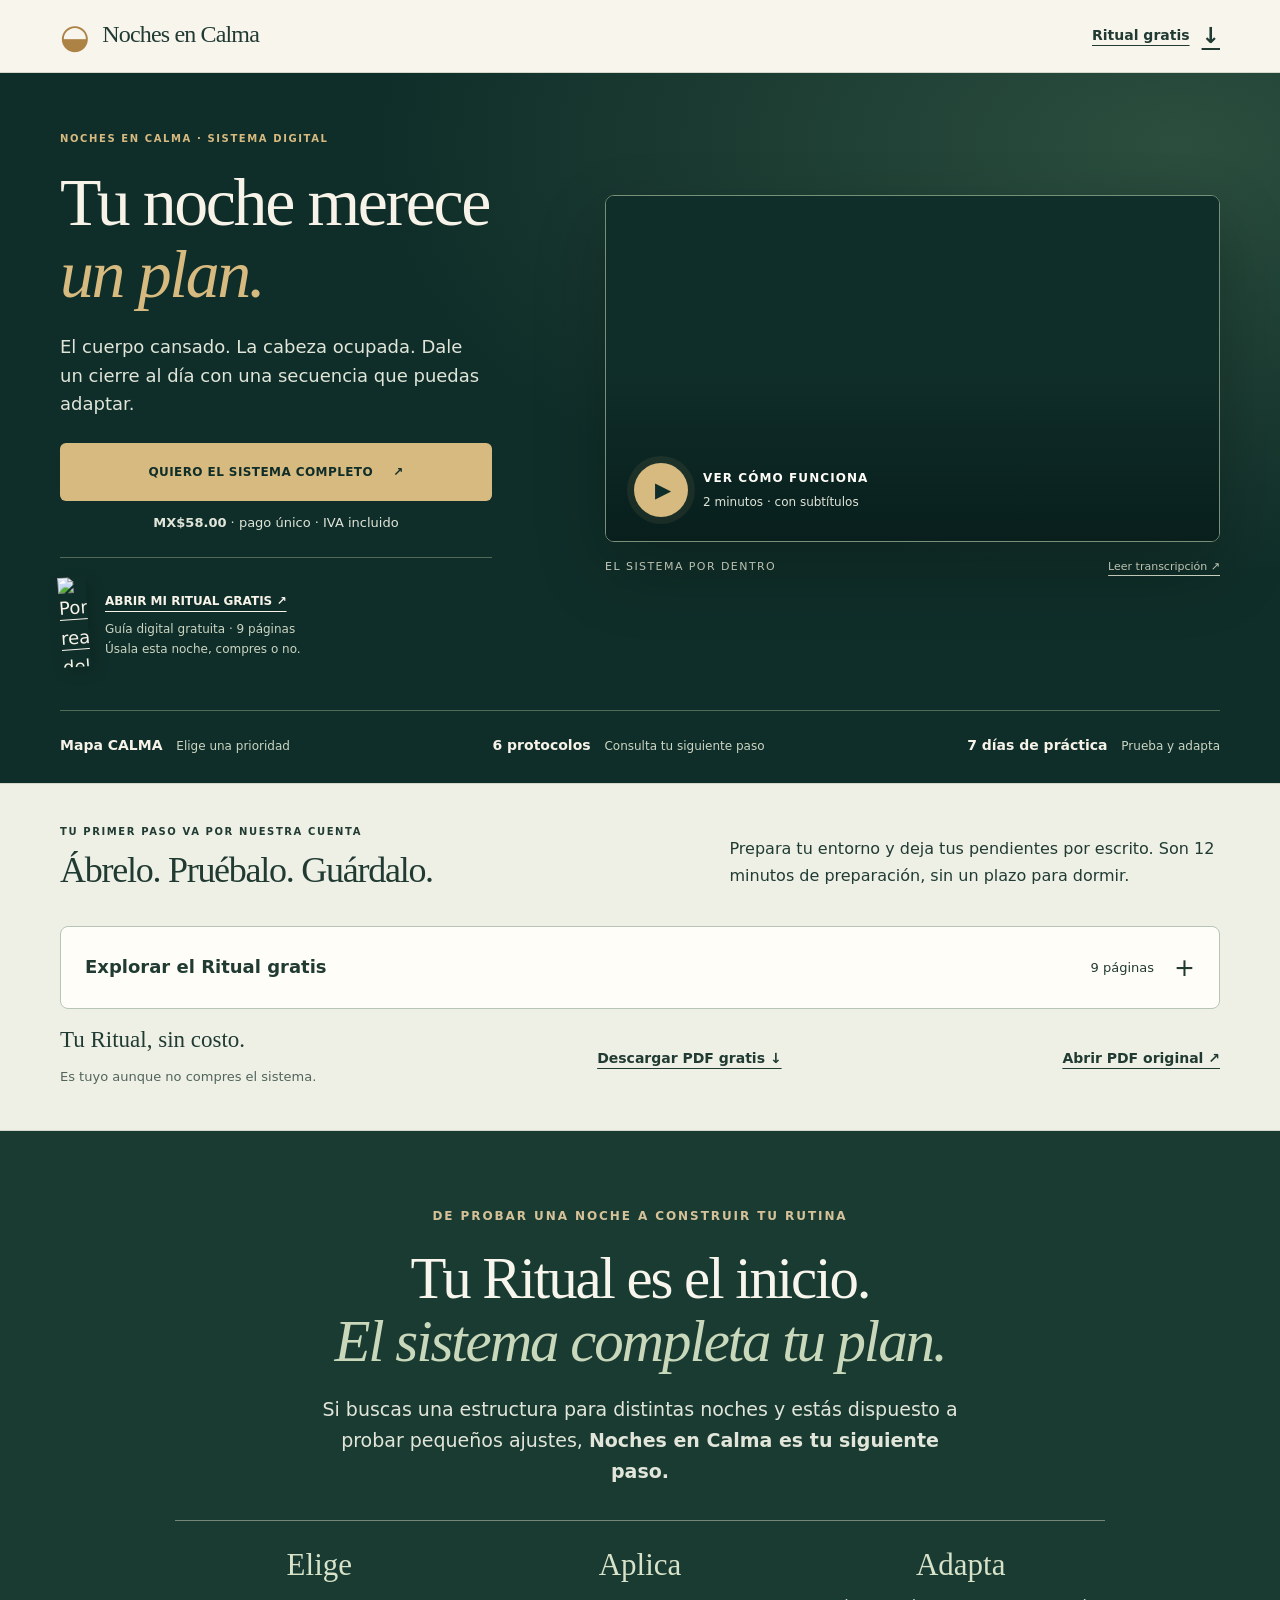
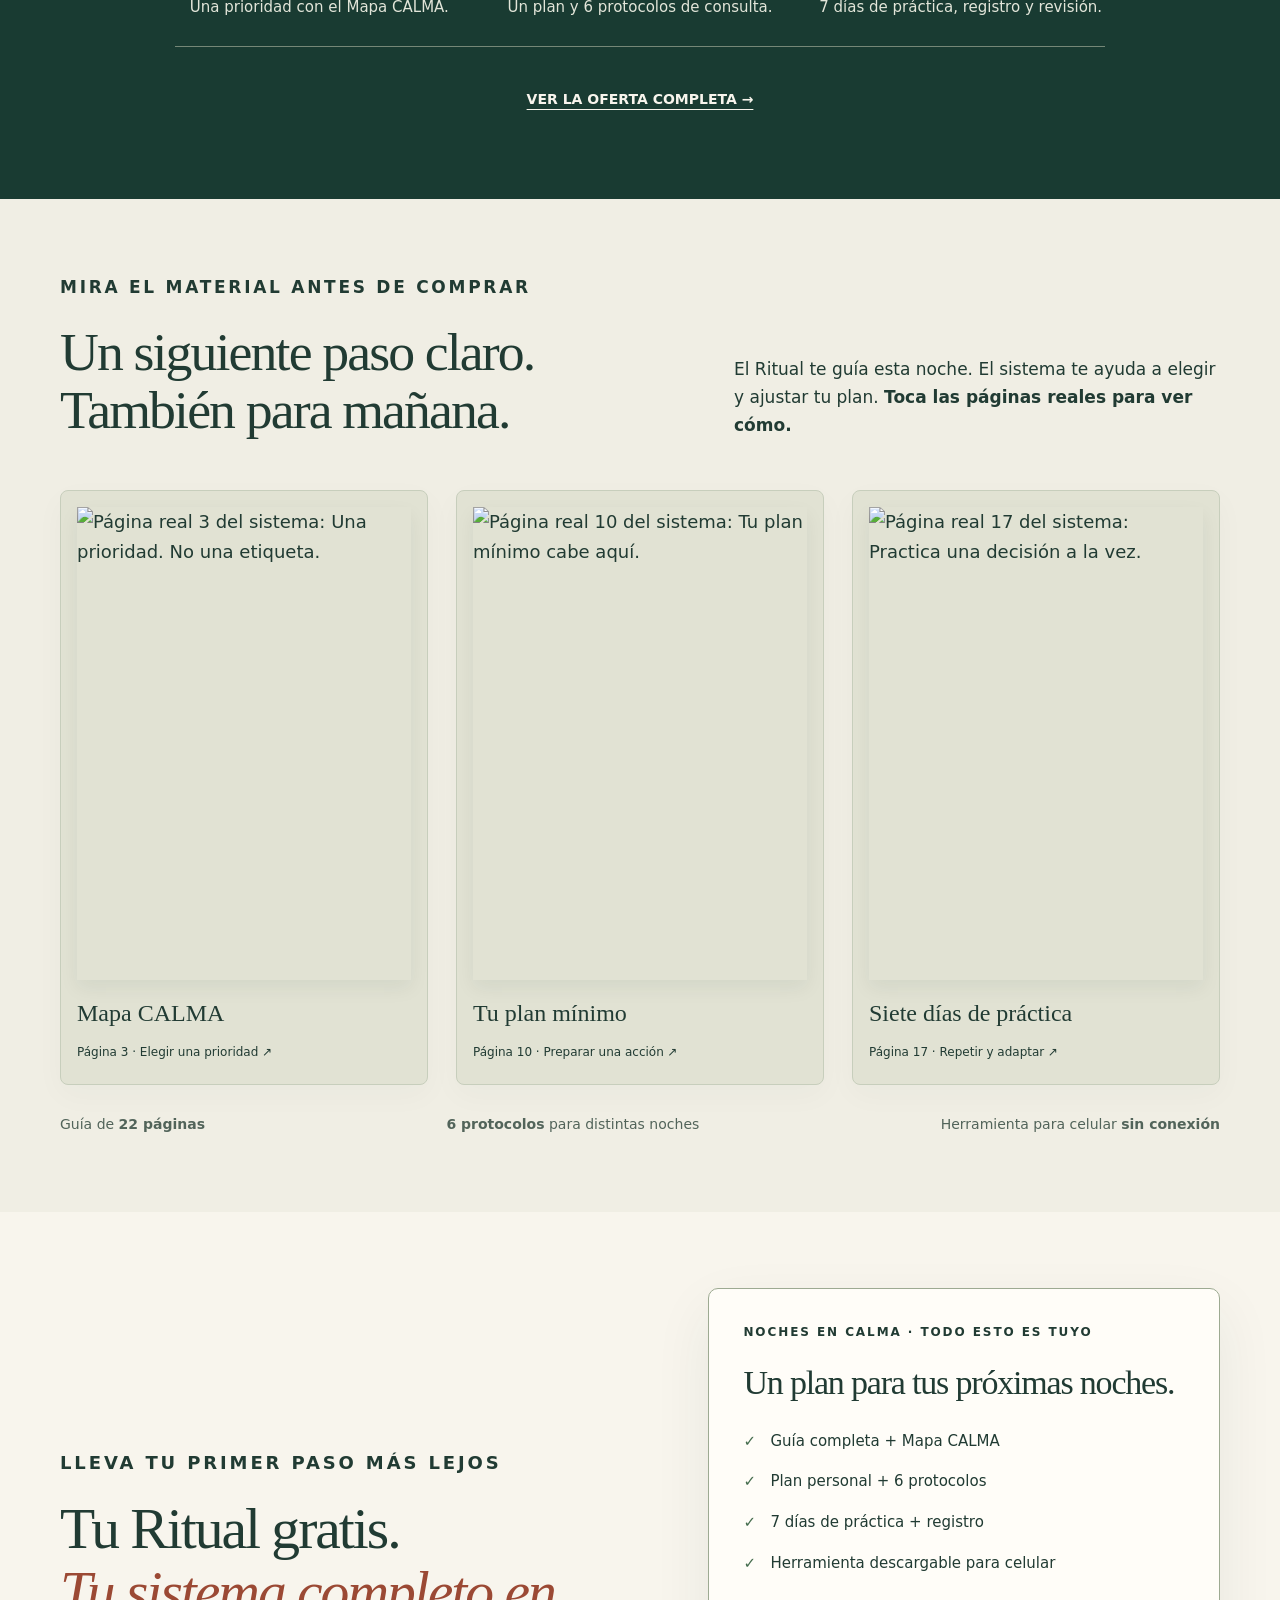
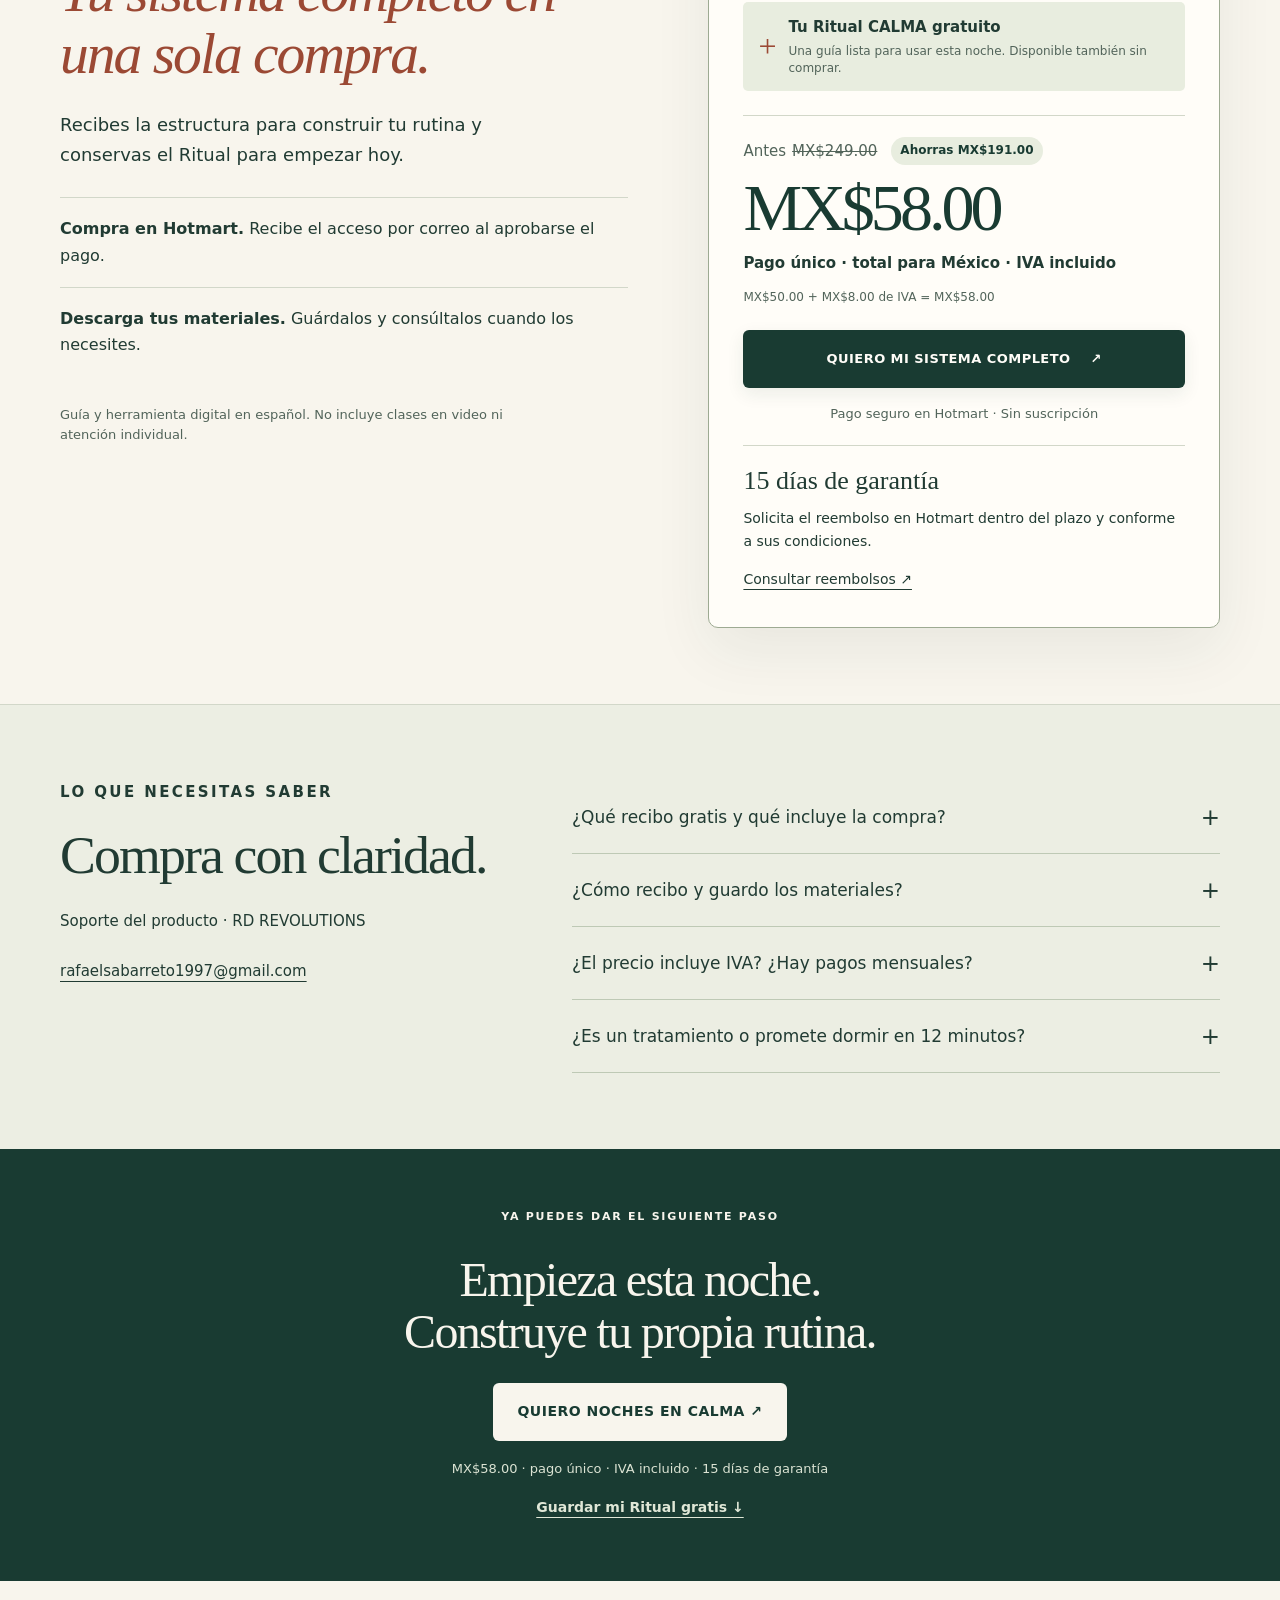
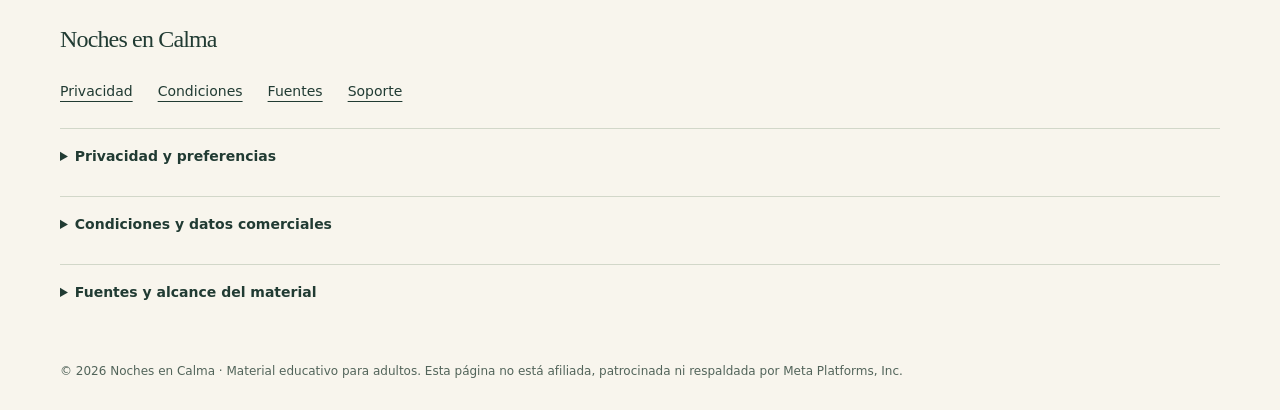
==== commit 018309d3: "Refine sales video and introduce film-led page preview" ====
--- a/index.html
+++ b/index.html
@@ -13,23 +13,14 @@
 <a class="skip" href="#contenido">Saltar al contenido</a>
 <header class="site-header"><div class="wrap nav"><a class="brand" href="#inicio" aria-label="Noches en Calma, inicio"><span class="brand-mark" aria-hidden="true">◒</span> Noches en Calma</a><a class="always-download" href="descargas/Ritual_CALMA_de_12_Minutos.pdf" download data-download>Ritual gratis <span aria-hidden="true">↓</span></a></div></header>
 <main id="contenido">
-<section class="hero wrap" id="inicio" aria-labelledby="hero-title">
-  <div class="hero-content">
-    <p class="eyebrow">NOCHES EN CALMA · SISTEMA DIGITAL</p>
-    <h1 id="hero-title">Deja de improvisar <em>tu noche.</em></h1>
-    <p class="hero-statement">Un plan de 7 días para construir una rutina que puedas adaptar.</p>
-  </div>
-  <a class="cover-stack" href="#ritual" data-open aria-label="Abrir el Ritual CALMA gratuito"><img src="assets/ritual/portada.webp" width="187" height="600" alt="Portada real del Ritual CALMA de 12 Minutos: No necesitas obligarte a dormir. Solo vamos a preparar el terreno." fetchpriority="high"><span class="cover-note">TU PRIMER PASO, GRATIS <span aria-hidden="true">↗</span></span></a>
-  <div class="hero-action"><p class="hero-description">Empieza con el <strong>Ritual CALMA de 12 Minutos™ gratis.</strong> Continúa con el sistema completo para organizar las noches que vienen.</p><a class="button primary" href="#oferta">QUIERO EL SISTEMA COMPLETO <span aria-hidden="true">↗</span></a><p class="meta">Pago único · <strong>MX$58.00</strong> · IVA incluido</p><a class="free-entry" href="#ritual" data-open>ABRIR MI RITUAL GRATIS <span aria-hidden="true">↗</span></a><p class="free-caption">Guía digital gratuita · 9 páginas · úsala esta noche</p></div>
-</section>
-
-<section class="video-intro section wrap" id="video" aria-labelledby="video-heading">
-<div class="video-heading"><p class="eyebrow">MIRA CÓMO EMPEZAR</p><h2 id="video-heading">Tu siguiente paso, en dos minutos.</h2><p>Del Ritual gratuito a un plan que puedes adaptar.</p></div>
-<video class="sales-video" controls playsinline preload="metadata" poster="https://d2ol7oe51mr4n9.cloudfront.net/user_3JFzBVQifTWsxlH6KlhDKSHmmS1/15506212-ebe9-444d-bc7c-d4954aa38713.jpg" width="1920" height="1080" aria-label="Conoce Noches en Calma: demostración del Ritual y del sistema completo">
-<source src="https://d2ol7oe51mr4n9.cloudfront.net/user_3JFzBVQifTWsxlH6KlhDKSHmmS1/10d13e48-d080-4531-a72e-cb9e4cda57b1.mp4" type="video/mp4">
-Tu navegador no puede reproducir este video. <a href="https://d2ol7oe51mr4n9.cloudfront.net/user_3JFzBVQifTWsxlH6KlhDKSHmmS1/10d13e48-d080-4531-a72e-cb9e4cda57b1.mp4">Abrir video</a>.
-</video><p class="video-access"><a href="media/guion-es-MX.txt" target="_blank" rel="noopener">Leer la transcripción</a><span> · </span><a href="https://d2ol7oe51mr4n9.cloudfront.net/user_3JFzBVQifTWsxlH6KlhDKSHmmS1/10d13e48-d080-4531-a72e-cb9e4cda57b1.mp4" target="_blank" rel="noopener">Abrir video</a></p>
-</section>
+<section class="cinema-hero" id="inicio" aria-labelledby="hero-title"><div class="wrap cinema-grid">
+  <div class="cinema-copy"><p class="eyebrow">NOCHES EN CALMA · SISTEMA DIGITAL</p><h1 id="hero-title">Tu noche merece<br><em>un plan.</em></h1><p class="cinema-description">El cuerpo cansado. La cabeza ocupada. Dale un cierre al día con una secuencia que puedas adaptar.</p></div>
+  <div class="cinema-film" id="video"><div class="film-frame">
+    <video class="sales-video" controls playsinline preload="metadata" poster="https://d2ol7oe51mr4n9.cloudfront.net/user_3JFzBVQifTWsxlH6KlhDKSHmmS1/736f2d26-c7f9-4d96-bc71-8944e7d75b66.jpg" width="1920" height="1080" aria-label="Noches en Calma: cómo usar el Ritual y el sistema completo"><source src="https://d2ol7oe51mr4n9.cloudfront.net/user_3JFzBVQifTWsxlH6KlhDKSHmmS1/486ec6f4-160f-48ed-81c0-9d9131140f88.mp4" type="video/mp4">Tu navegador no puede reproducir este video. <a href="https://d2ol7oe51mr4n9.cloudfront.net/user_3JFzBVQifTWsxlH6KlhDKSHmmS1/486ec6f4-160f-48ed-81c0-9d9131140f88.mp4">Abrir video</a>.</video>
+    <button type="button" class="film-play" id="play-film" hidden aria-label="Reproducir la presentación de Noches en Calma"><span class="play-symbol" aria-hidden="true">▶</span><span>VER CÓMO FUNCIONA<small>2 minutos · con subtítulos</small></span></button>
+  </div><div class="film-caption"><span>EL SISTEMA POR DENTRO</span><a href="media/guion-es-MX.txt" target="_blank" rel="noopener">Leer transcripción ↗</a></div><p class="film-error" id="film-error" role="status" hidden>El video no pudo cargar. <a href="https://d2ol7oe51mr4n9.cloudfront.net/user_3JFzBVQifTWsxlH6KlhDKSHmmS1/486ec6f4-160f-48ed-81c0-9d9131140f88.mp4" target="_blank" rel="noopener">Ábrelo aquí</a> o sigue con las muestras de abajo.</p></div>
+  <div class="cinema-action"><a class="button cinema-cta" href="#oferta">QUIERO EL SISTEMA COMPLETO <span aria-hidden="true">↗</span></a><p class="cinema-price"><strong>MX$58.00</strong> · pago único · IVA incluido</p><div class="cinema-free"><a href="#ritual" data-open aria-label="Abrir el Ritual CALMA gratis"><img src="assets/ritual/portada.webp" width="187" height="600" alt="Portada real del Ritual CALMA de 12 Minutos" fetchpriority="high"></a><div><a class="free-entry" href="#ritual" data-open>ABRIR MI RITUAL GRATIS ↗</a><p>Guía digital gratuita · 9 páginas<br>Úsala esta noche, compres o no.</p></div></div></div>
+</div><div class="cinema-facts wrap"><span><b>Mapa CALMA</b> Elige una prioridad</span><span><b>6 protocolos</b> Consulta tu siguiente paso</span><span><b>7 días de práctica</b> Prueba y adapta</span></div></section>
 
 <section class="free-taste" id="ritual" aria-labelledby="reader-heading"><div class="wrap">
 <div class="free-taste-heading"><div><p class="eyebrow">TU PRIMER PASO VA POR NUESTRA CUENTA</p><h2 id="reader-heading" tabindex="-1">Ábrelo. Pruébalo. Guárdalo.</h2></div><p>Prepara tu entorno y deja tus pendientes por escrito. Son 12 minutos de preparación, sin un plazo para dormir.</p></div>
--- a/styles.css
+++ b/styles.css
@@ -22,3 +22,10 @@
 .offer-card{scroll-margin-top:90px}
 
 .video-intro{max-width:1100px}.video-heading{max-width:760px;margin-bottom:24px}.video-heading h2{font-size:clamp(30px,4vw,48px)}.video-heading p:last-child{font-size:18px}.sales-video{display:block;width:100%;height:auto;aspect-ratio:16/9;border-radius:16px;background:#193b32}.video-access{font-size:15px;margin-top:12px}.video-access a{text-underline-offset:4px}@media(max-width:600px){.video-intro{padding-top:36px;padding-bottom:36px}.sales-video{border-radius:8px}.video-access a{display:inline-block;padding:10px 0}}
+
+/* Film-led introduction: one primary purchase path and an open free entry. */
+.cinema-hero{background:radial-gradient(ellipse at 92% 10%,#2b4e3e 0,transparent 48%),#102e29;color:#f7f3e9;padding:58px 0 0;overflow:hidden}.cinema-grid{display:grid;grid-template-columns:.88fr 1.12fr;gap:0 62px;align-items:center}.cinema-copy{grid-column:1;grid-row:1}.cinema-copy .eyebrow{color:#d7ba7f;font-size:10px;letter-spacing:.16em;margin-bottom:21px}.cinema-copy h1{font-size:clamp(42px,5.3vw,73px);line-height:1.06;letter-spacing:-.035em;margin-bottom:22px}.cinema-copy h1 em{color:#d7ba7f}.cinema-description{font-size:18px;line-height:1.6;max-width:420px;color:#e0e5d9;margin-bottom:24px}.cinema-film{grid-column:2;grid-row:1/3;min-width:0;scroll-margin-top:95px}.film-frame{position:relative;border:1px solid #789078;border-radius:9px;overflow:hidden;box-shadow:0 28px 70px #00000038;background:#102e29}.sales-video{border-radius:0;display:block;width:100%;height:auto;aspect-ratio:16/9;background:#102e29}.film-play{position:absolute;inset:0;width:100%;background:linear-gradient(transparent 50%,#071d1be6);color:#fffdf7;display:flex;align-items:flex-end;justify-content:flex-start;gap:15px;padding:24px 28px;text-align:left}.film-play:hover{background:linear-gradient(transparent 42%,#071d1bf5)}.play-symbol{width:54px;height:54px;border-radius:50%;background:#d7ba7f;display:grid;place-items:center;padding-left:4px;color:#102e29;font-size:21px;box-shadow:0 0 0 7px #d7ba7f15}.film-play>span:last-child{font-size:12px;font-weight:750;letter-spacing:.09em;padding-bottom:4px}.film-play small{display:block;font-weight:400;letter-spacing:0;font-size:12px;margin-top:5px;color:#e0e5d9}.film-caption{display:flex;justify-content:space-between;gap:16px;margin-top:16px;color:#d3dbc9;font-size:11px}.film-caption>span{letter-spacing:.13em}.film-caption a{min-height:44px;display:inline-flex;align-items:flex-start}.film-error{font-size:14px;margin-top:12px}.cinema-action{grid-column:1;grid-row:2}.cinema-cta{background:#d7ba7f;color:#102e29;width:100%;max-width:432px;font-size:12px;letter-spacing:.035em;min-height:58px}.cinema-cta:hover{background:#e4c998;transform:translateY(-2px)}.cinema-price{color:#e0e5d9;font-size:13px;margin:11px 0 23px;max-width:432px;text-align:center}.cinema-free{display:flex;gap:17px;align-items:center;border-top:1px solid #526b57;padding-top:19px;max-width:432px}.cinema-free img{width:28px;height:90px;object-fit:contain;box-shadow:4px 5px 16px #00000029;transform:rotate(-4deg)}.cinema-free .free-entry{color:#f7f3e9;font-size:12px;min-height:36px;display:inline-flex;align-items:center}.cinema-free p{color:#cbd5c3;font-size:12px;line-height:1.65;margin:0}.cinema-facts{display:flex;justify-content:space-between;gap:26px;border-top:1px solid #526b57;margin-top:43px;padding:23px 0 26px;color:#cbd5c3;font-size:12px}.cinema-facts b{color:#f7f3e9;font-size:14px;margin-right:10px}.cinema-hero :focus-visible{outline-color:#d7ba7f}.system-intro{background:#193b32}.product-section{background:#f0eee4}.offer-card{box-shadow:0 22px 60px #193b3212;border-color:#9daa92}.offer-card .price-number{font-size:66px}.product-gallery .sample{box-shadow:0 10px 30px #193b3208}.cinema-film video:focus-visible{outline:3px solid #d7ba7f;outline-offset:-4px}
+@media(min-width:1500px){.cinema-hero{padding-top:80px}.cinema-facts{margin-top:55px}}
+@media(max-width:950px){.cinema-grid{column-gap:30px;grid-template-columns:1fr 1.1fr}.cinema-description{font-size:16px}.cinema-copy h1{font-size:52px}.cinema-facts b{display:block;margin-bottom:3px}.film-play{padding:15px;gap:12px}.film-play>span:last-child{font-size:10px}.play-symbol{width:44px;height:44px;font-size:17px;flex-shrink:0}}
+@media(max-width:640px){.cinema-hero{padding-top:26px}.cinema-grid{display:grid;grid-template-columns:1fr;gap:0}.cinema-copy,.cinema-film,.cinema-action{grid-column:1;grid-row:auto}.cinema-copy .eyebrow{font-size:8px;letter-spacing:.12em;margin-bottom:13px}.cinema-copy h1{font-size:44px;margin-bottom:15px}.cinema-description{font-size:15px;line-height:1.55;margin-bottom:22px;max-width:350px}.cinema-film{margin-bottom:9px}.film-frame{border-radius:7px}.film-caption{margin-top:10px;font-size:9px;gap:9px}.film-caption a{min-height:32px}.film-play{padding:15px}.film-play small{font-size:10px}.cinema-cta{min-height:53px;font-size:11px;max-width:none}.cinema-price{font-size:11px;margin:8px 0 16px;max-width:none}.cinema-free{padding-top:13px;gap:14px;max-width:none}.cinema-free img{width:22px;height:71px}.cinema-free .free-entry{font-size:11px;min-height:33px;justify-content:start}.cinema-free p{font-size:11px}.cinema-facts{margin-top:24px;padding:18px 0 21px;gap:10px;font-size:10px;line-height:1.4}.cinema-facts b{font-size:11px;margin:0 0 5px}.cinema-facts span{flex:1}.offer-card .price-number{font-size:58px}}
+@media(prefers-reduced-motion:reduce){.cinema-hero *, .film-play{animation:none!important;transition:none!important}.cinema-cta:hover{transform:none}}
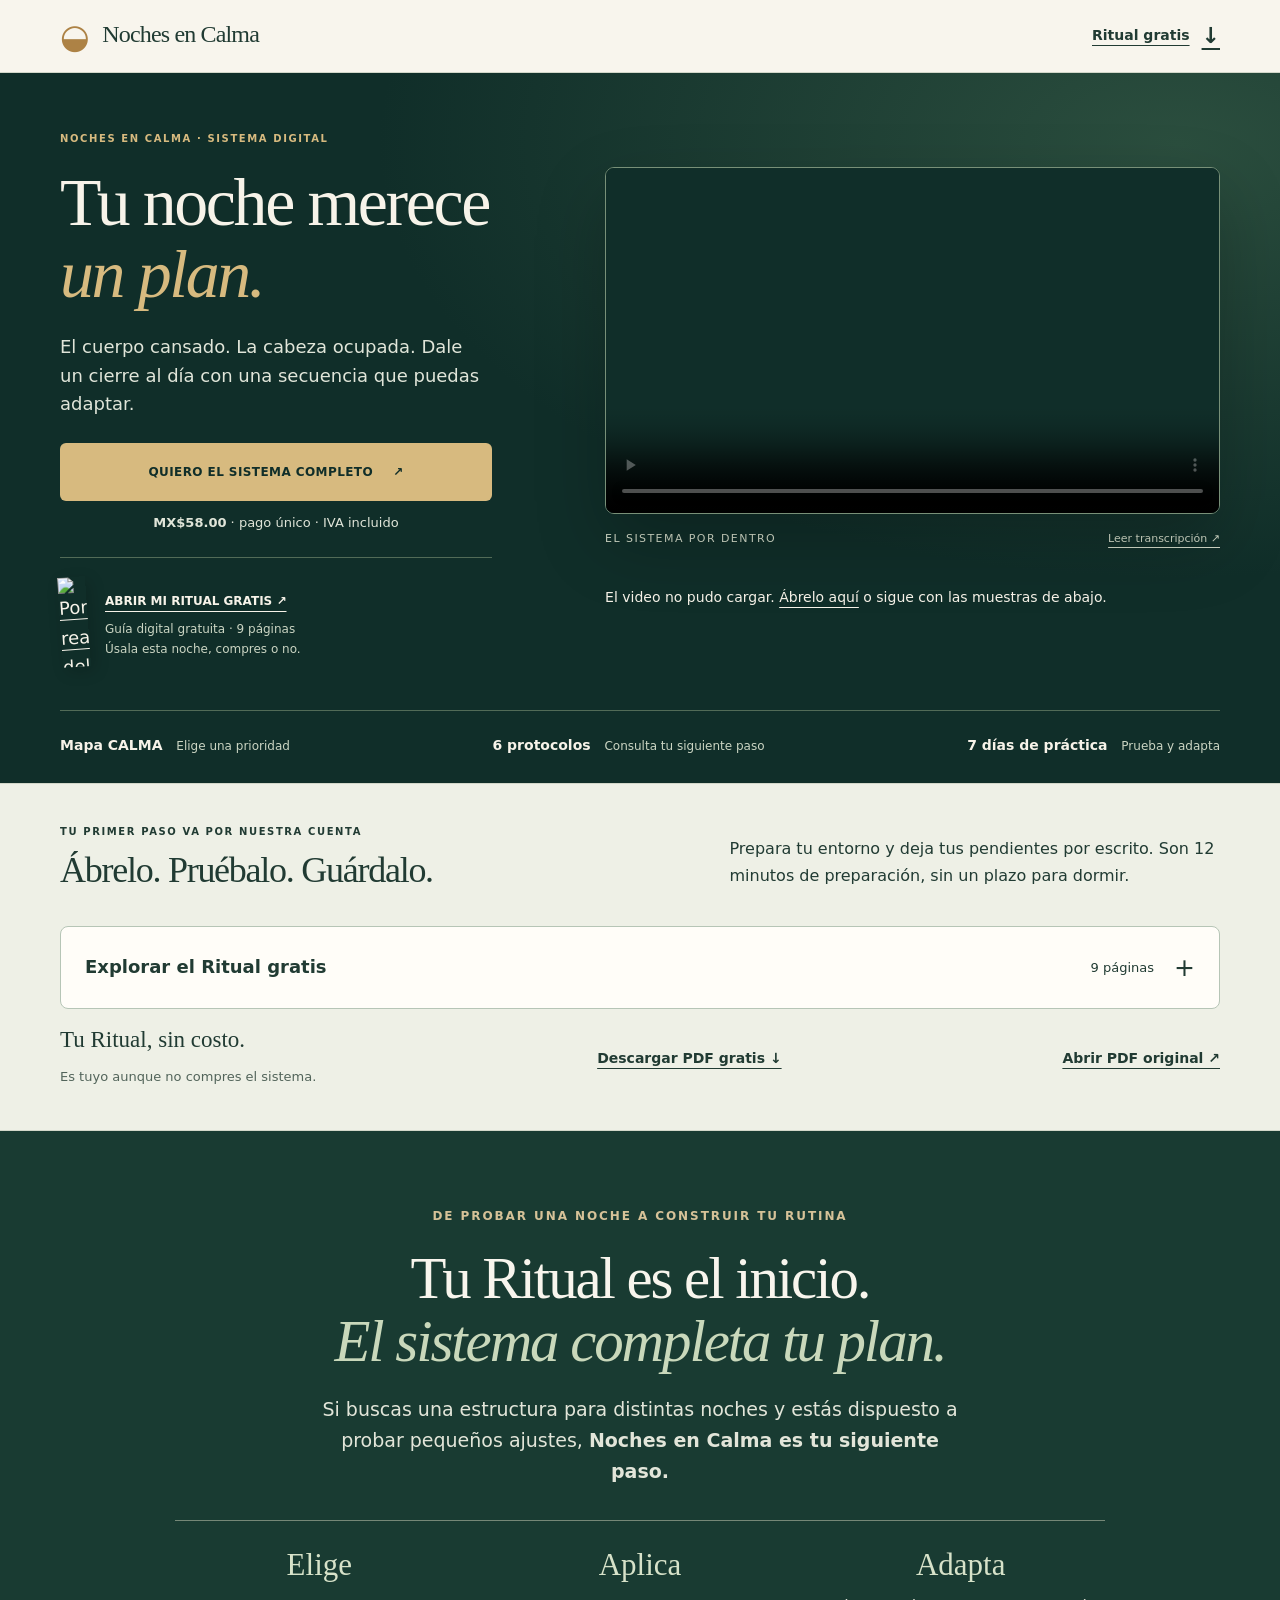
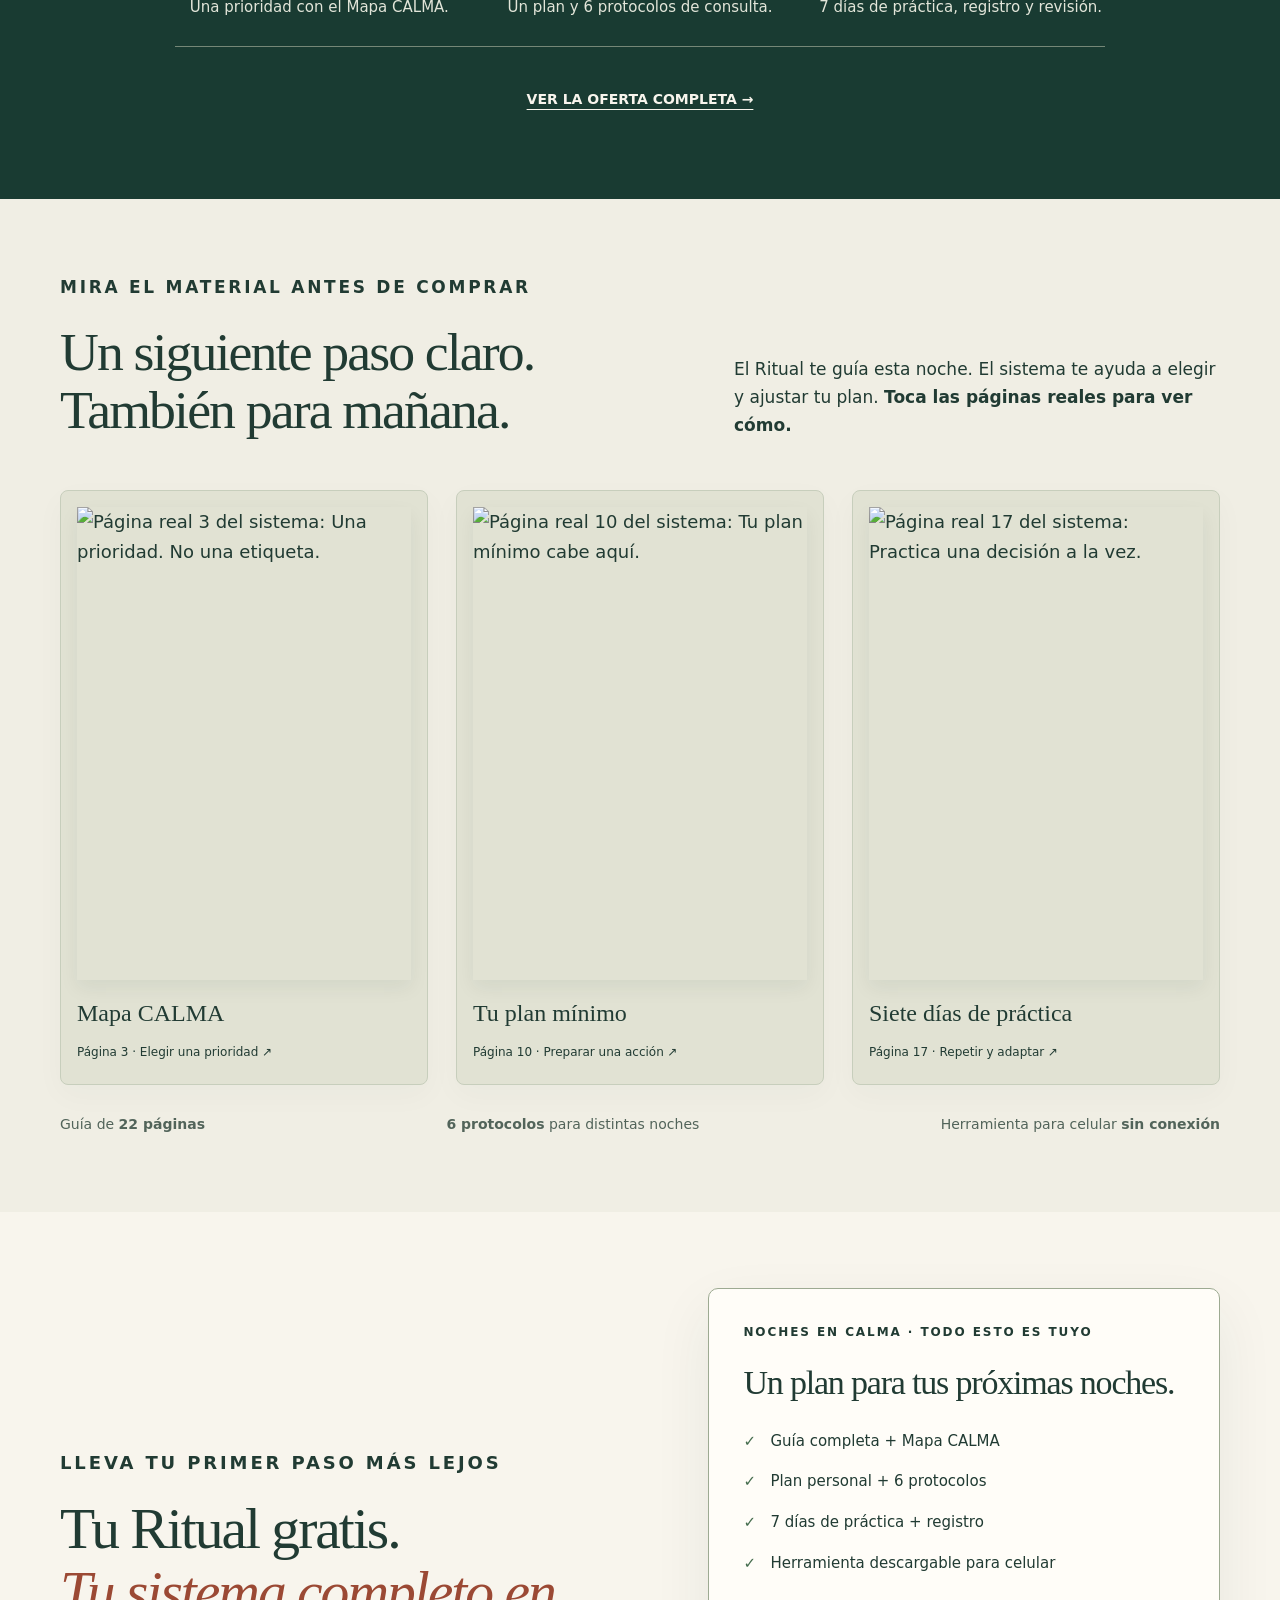
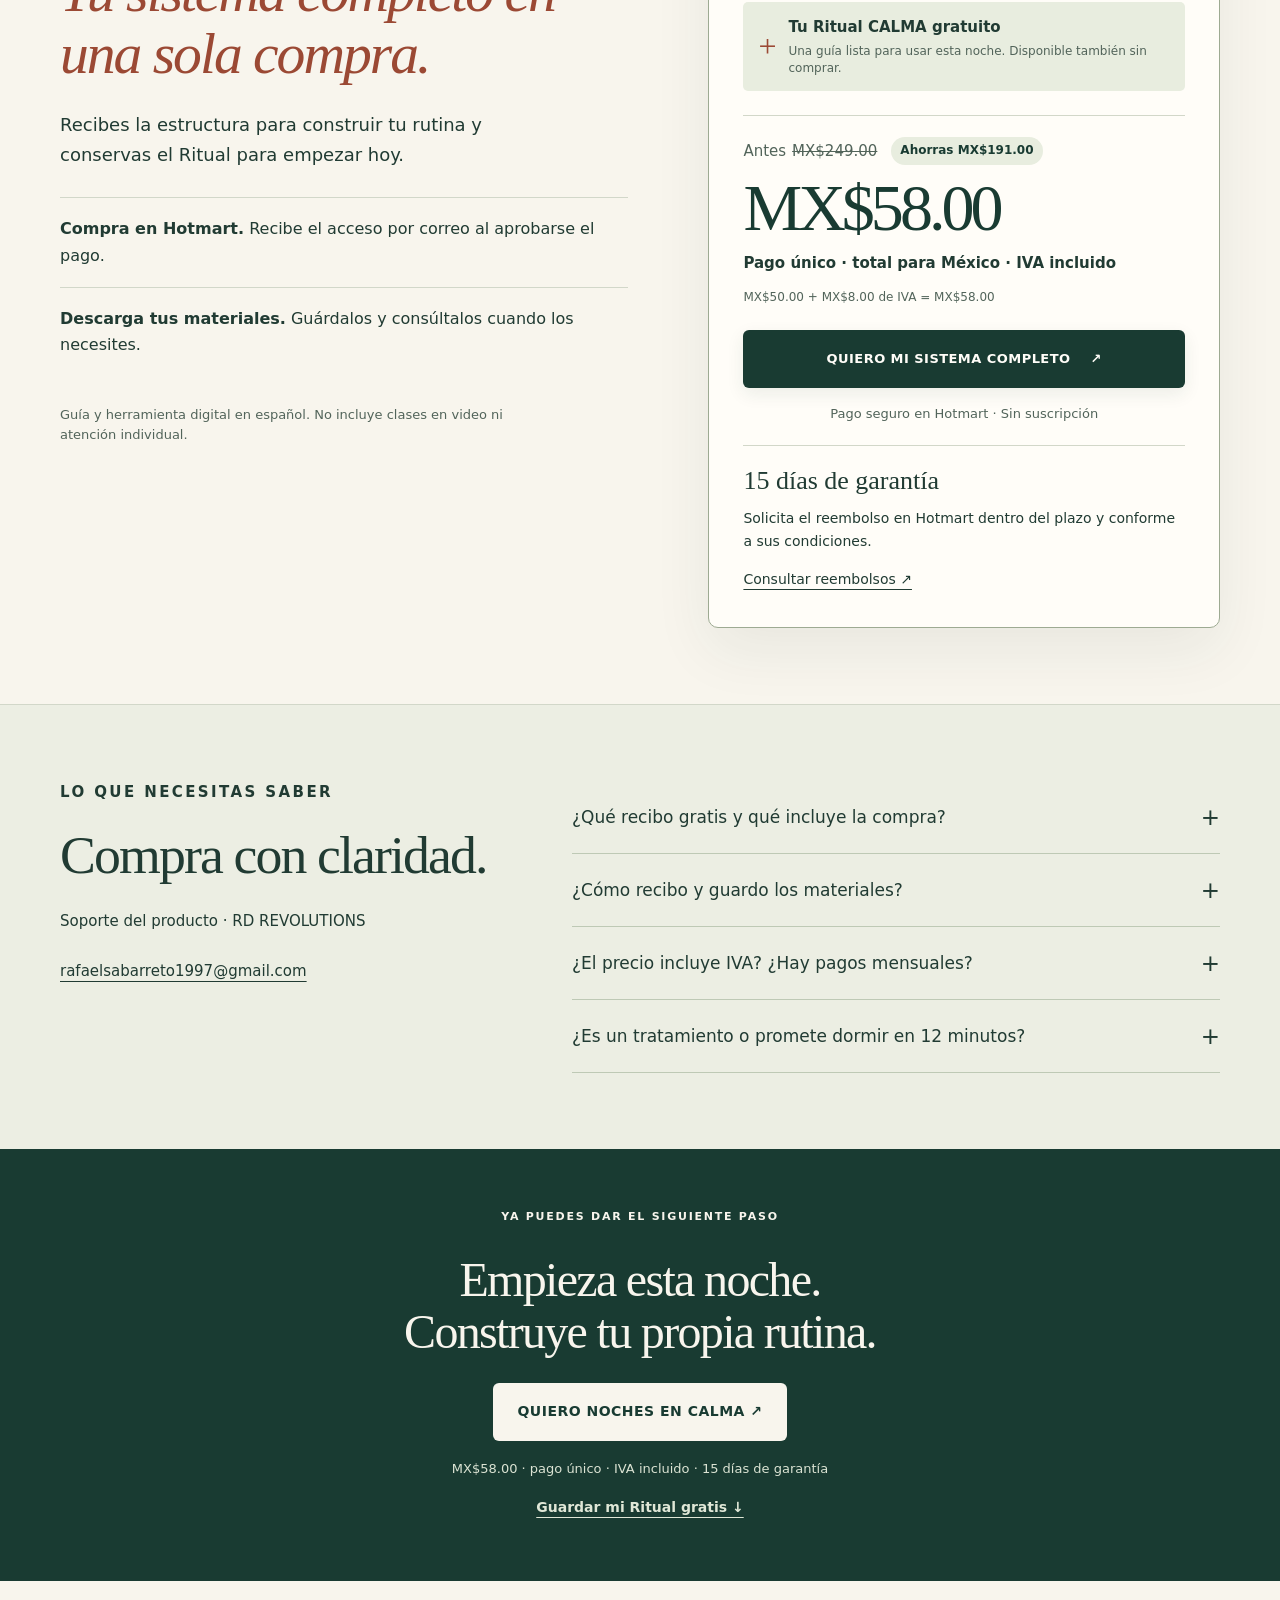
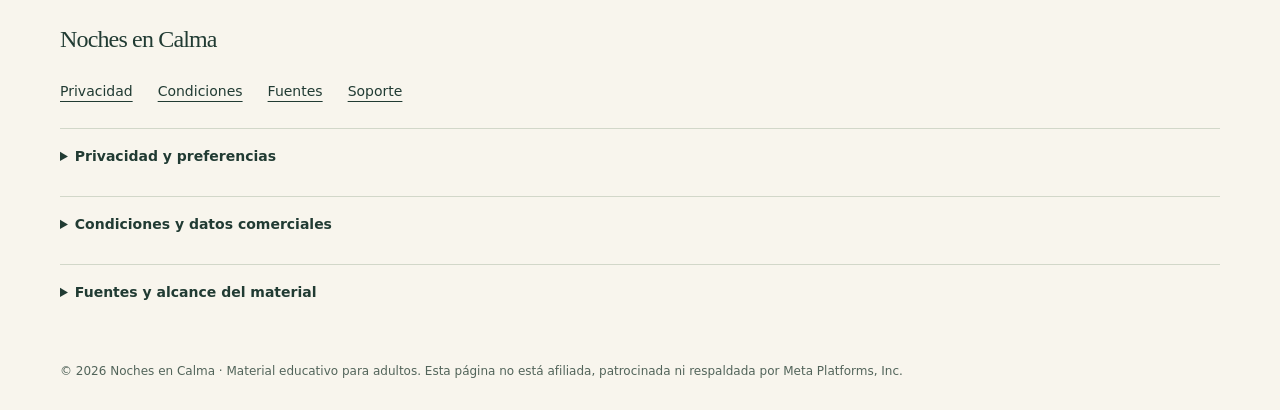
==== commit 096ff4ea: "Publish approved Celine video page" ====
--- a/index.html
+++ b/index.html
@@ -4,7 +4,7 @@
 <meta charset="utf-8"><meta name="viewport" content="width=device-width, initial-scale=1, viewport-fit=cover">
 <title>Noches en Calma | Tu Ritual gratis y un plan para más noches</title>
 <meta name="description" content="Empieza con el Ritual CALMA gratis. Conoce Noches en Calma: Mapa CALMA, 6 protocolos y un plan de 7 días. Pago único de MX$58.00, IVA incluido.">
-<meta name="robots" content="noindex,nofollow"><meta name="theme-color" content="#193b32"><meta name="referrer" content="strict-origin-when-cross-origin">
+<meta name="theme-color" content="#193b32"><meta name="referrer" content="strict-origin-when-cross-origin">
 <link rel="canonical" href="https://www.nochesencalma.online/"><link rel="icon" href="assets/favicon.svg" type="image/svg+xml">
 <meta property="og:type" content="website"><meta property="og:locale" content="es_MX"><meta property="og:title" content="Noches en Calma: empieza con un Ritual, continúa con un plan"><meta property="og:description" content="Tu Ritual gratuito para esta noche. Un sistema completo para construir una rutina que puedas adaptar.">
 <link rel="stylesheet" href="styles.css"><script defer src="ritual-pages.js"></script><script defer src="app.js"></script>
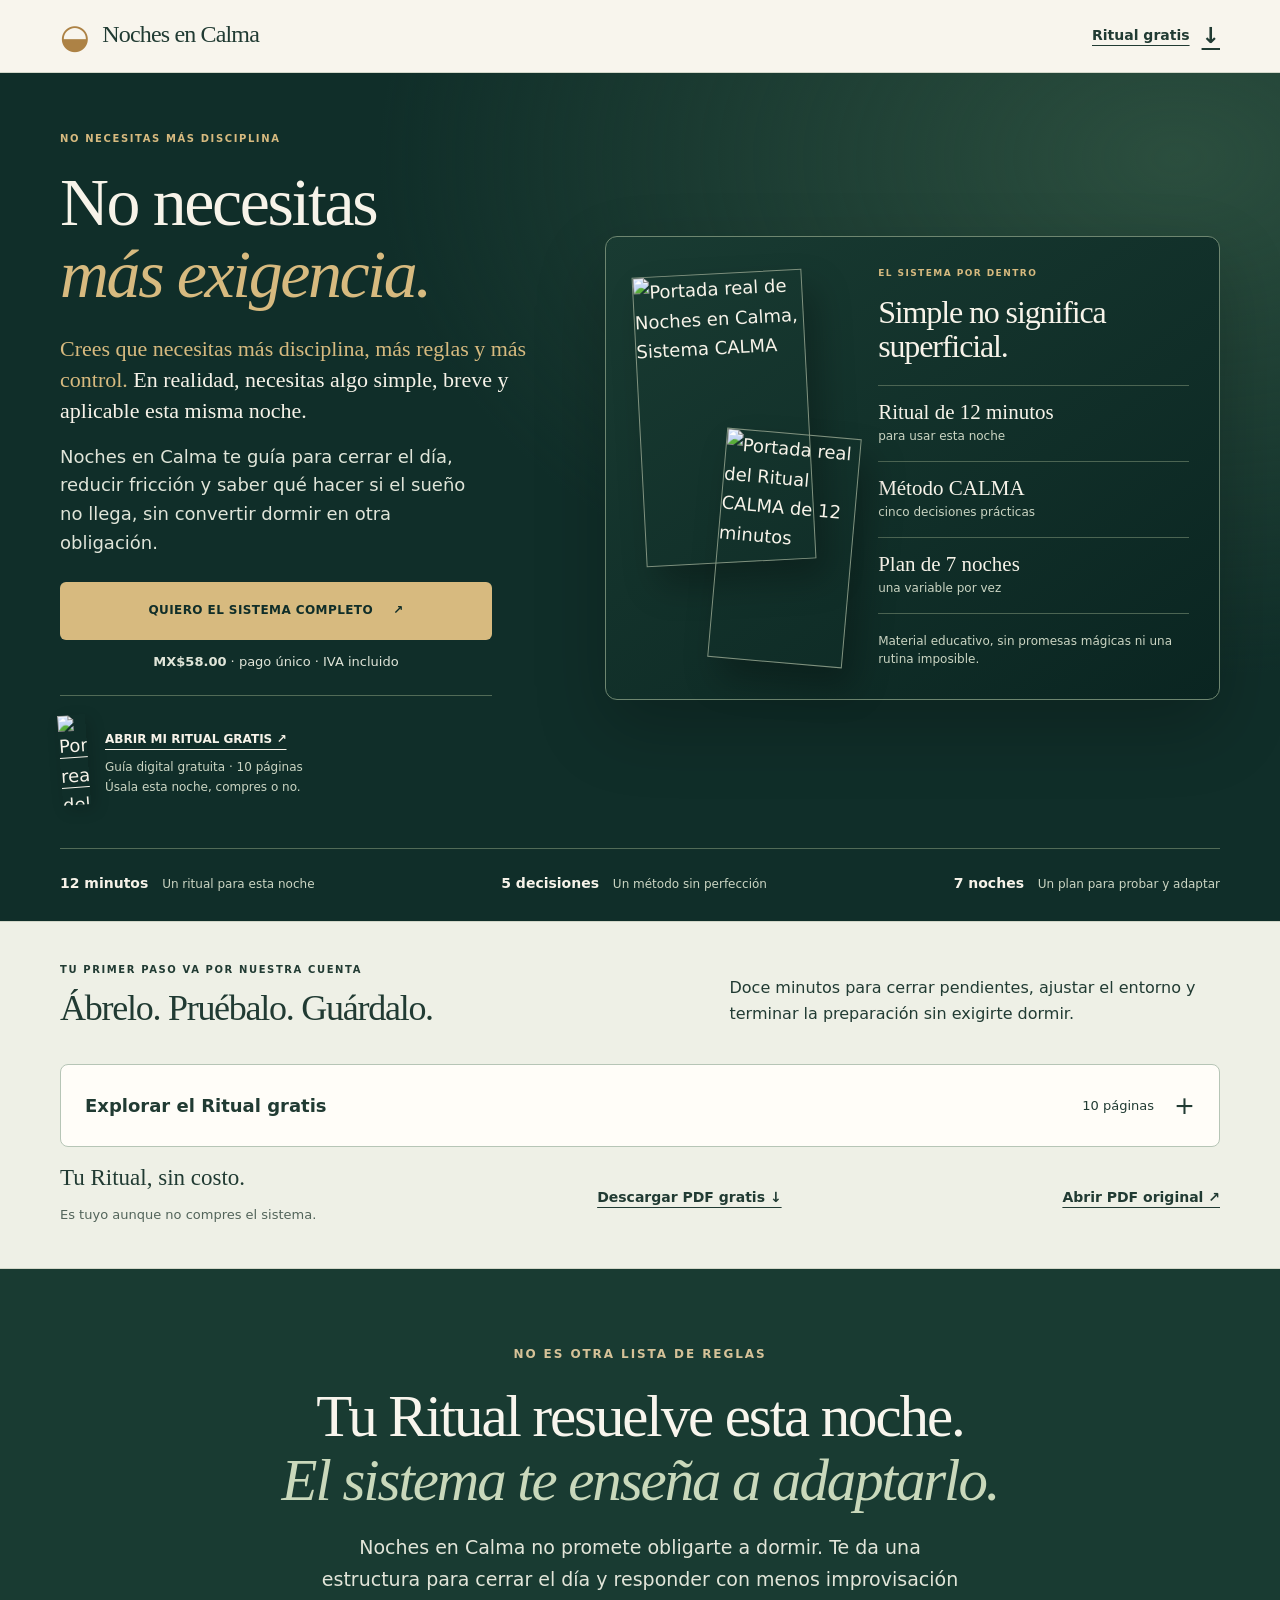
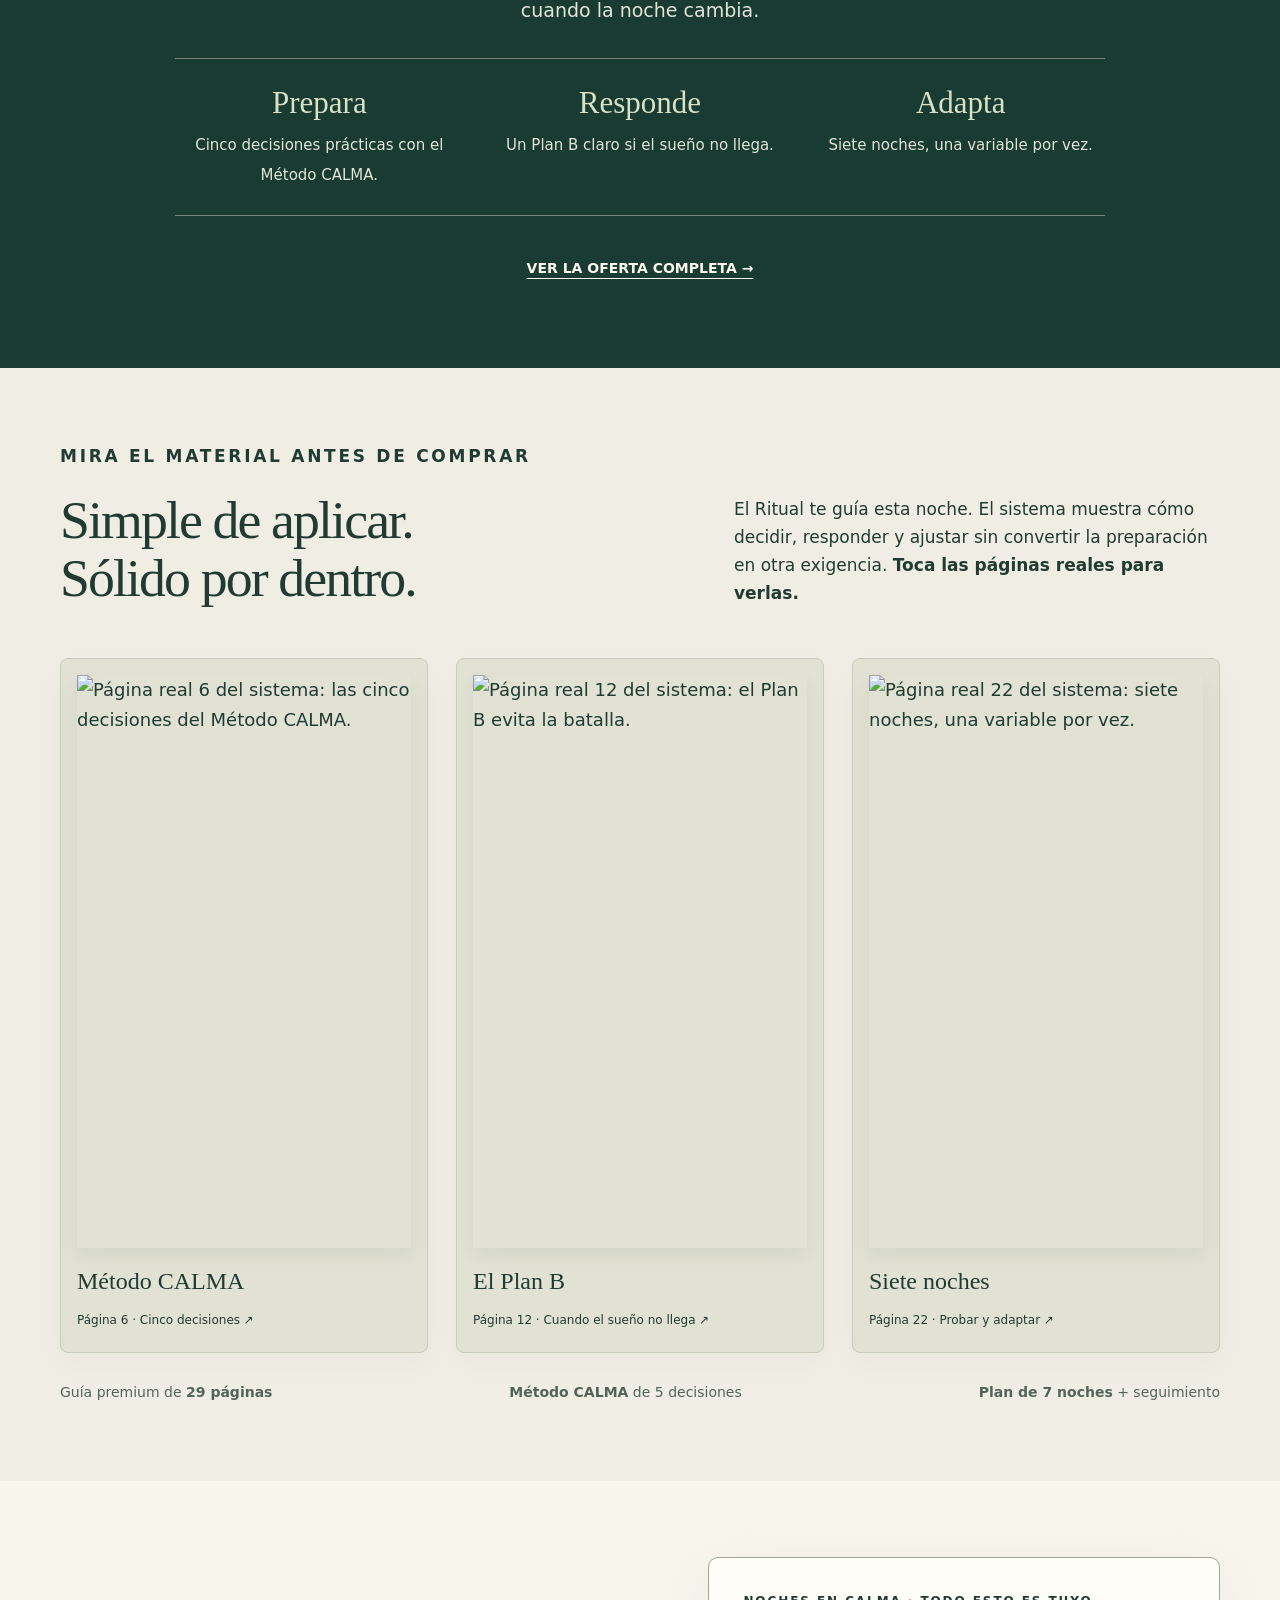
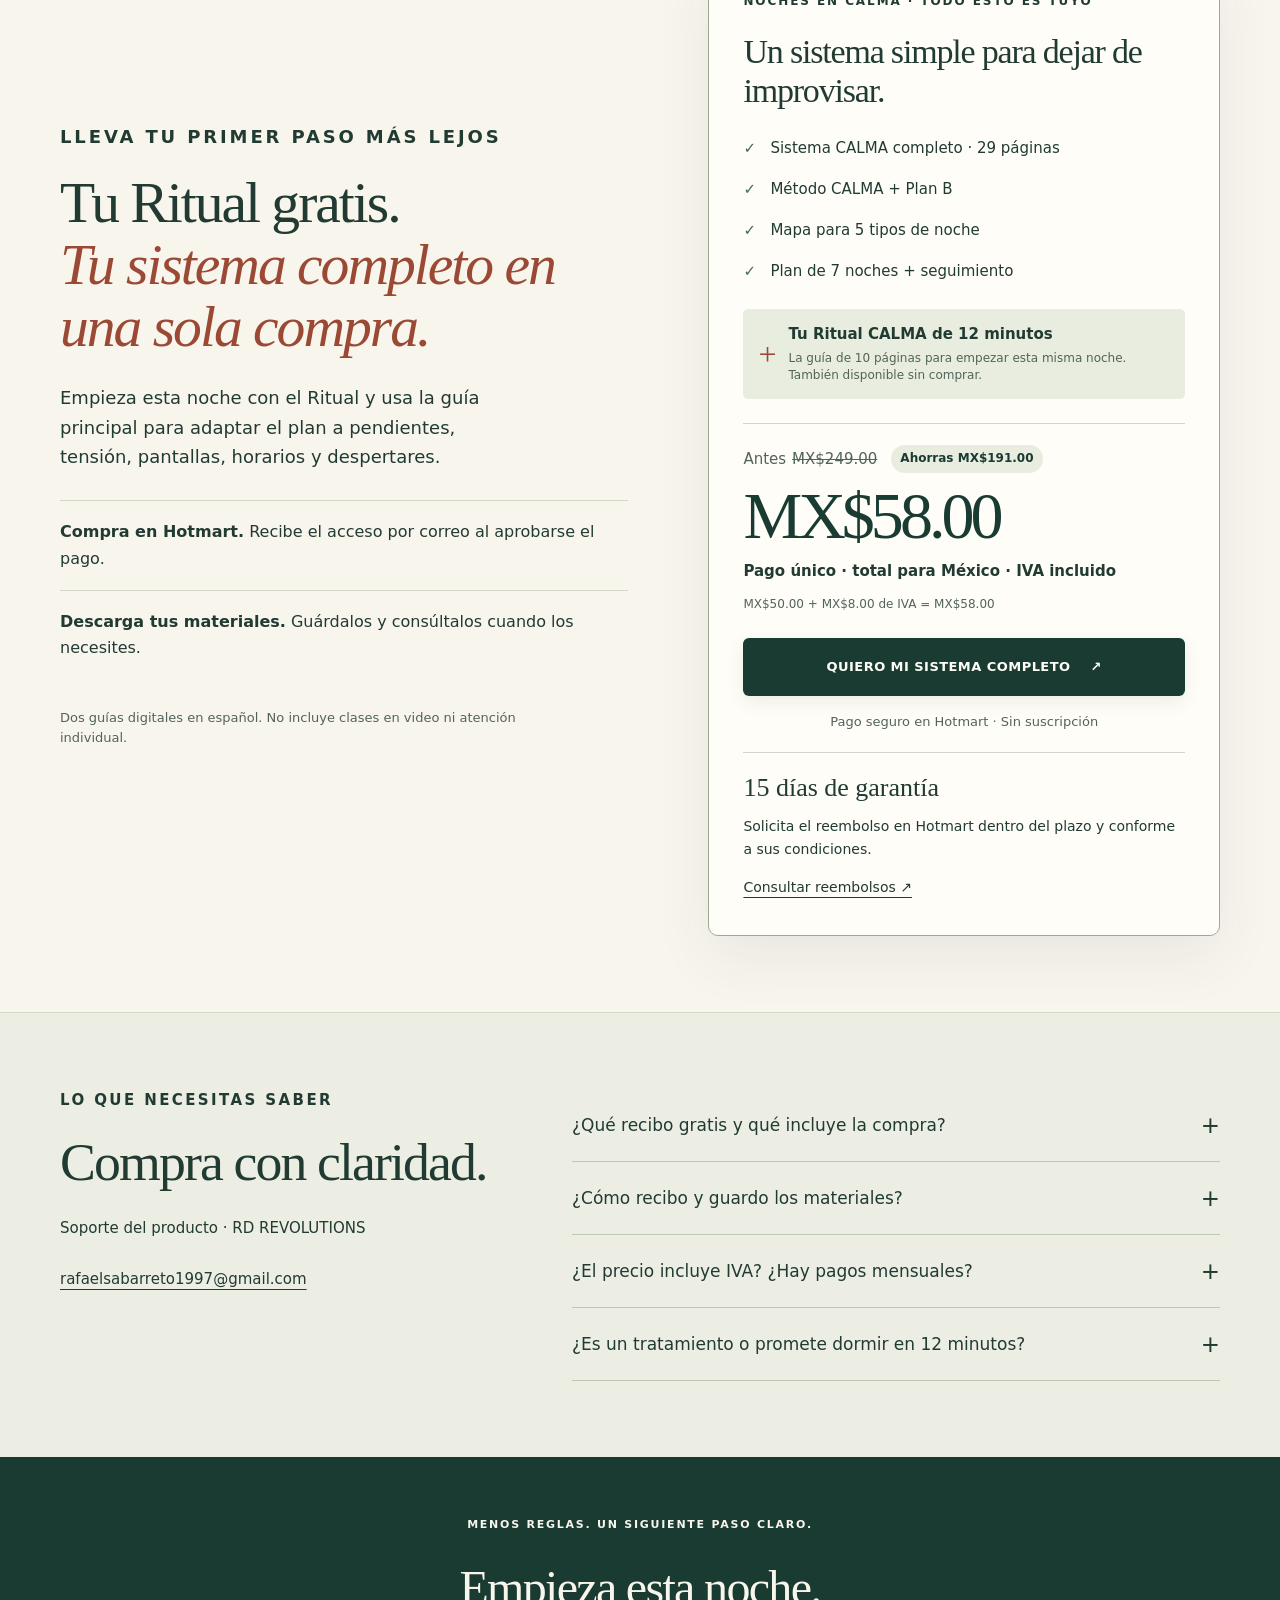
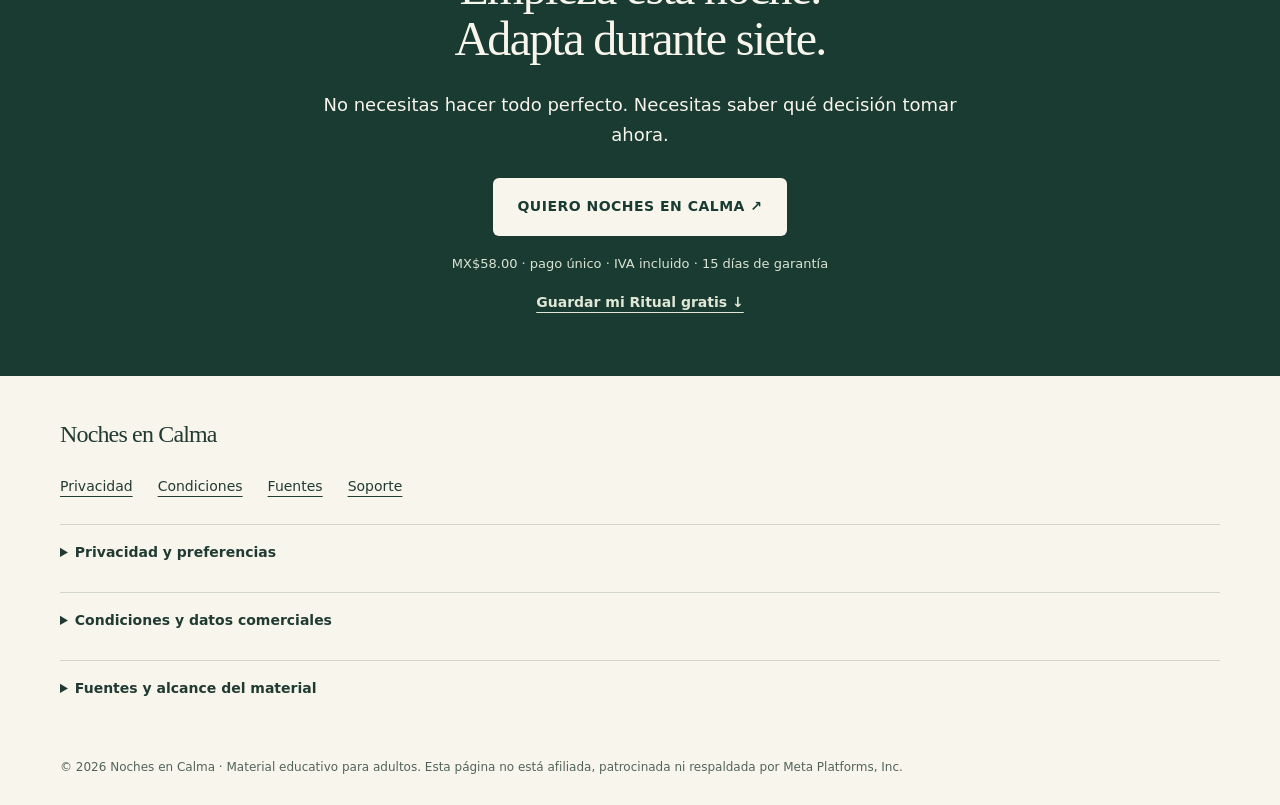
==== commit 15ac38d6: "Align sales page with premium CALMA system Publica o conteúdo preparado e validado localmente no com" ====
--- a/index.html
+++ b/index.html
@@ -1,57 +1,54 @@
-<!doctype html>
-<html lang="es-MX">
-<head>
-<meta charset="utf-8"><meta name="viewport" content="width=device-width, initial-scale=1, viewport-fit=cover">
-<title>Noches en Calma | Tu Ritual gratis y un plan para más noches</title>
-<meta name="description" content="Empieza con el Ritual CALMA gratis. Conoce Noches en Calma: Mapa CALMA, 6 protocolos y un plan de 7 días. Pago único de MX$58.00, IVA incluido.">
-<meta name="theme-color" content="#193b32"><meta name="referrer" content="strict-origin-when-cross-origin">
-<link rel="canonical" href="https://www.nochesencalma.online/"><link rel="icon" href="assets/favicon.svg" type="image/svg+xml">
-<meta property="og:type" content="website"><meta property="og:locale" content="es_MX"><meta property="og:title" content="Noches en Calma: empieza con un Ritual, continúa con un plan"><meta property="og:description" content="Tu Ritual gratuito para esta noche. Un sistema completo para construir una rutina que puedas adaptar.">
-<link rel="stylesheet" href="styles.css"><script defer src="ritual-pages.js"></script><script defer src="app.js"></script>
-</head>
-<body>
-<a class="skip" href="#contenido">Saltar al contenido</a>
-<header class="site-header"><div class="wrap nav"><a class="brand" href="#inicio" aria-label="Noches en Calma, inicio"><span class="brand-mark" aria-hidden="true">◒</span> Noches en Calma</a><a class="always-download" href="descargas/Ritual_CALMA_de_12_Minutos.pdf" download data-download>Ritual gratis <span aria-hidden="true">↓</span></a></div></header>
-<main id="contenido">
-<section class="cinema-hero" id="inicio" aria-labelledby="hero-title"><div class="wrap cinema-grid">
-  <div class="cinema-copy"><p class="eyebrow">NOCHES EN CALMA · SISTEMA DIGITAL</p><h1 id="hero-title">Tu noche merece<br><em>un plan.</em></h1><p class="cinema-description">El cuerpo cansado. La cabeza ocupada. Dale un cierre al día con una secuencia que puedas adaptar.</p></div>
-  <div class="cinema-film" id="video"><div class="film-frame">
-    <video class="sales-video" controls playsinline preload="metadata" poster="https://d2ol7oe51mr4n9.cloudfront.net/user_3JFzBVQifTWsxlH6KlhDKSHmmS1/736f2d26-c7f9-4d96-bc71-8944e7d75b66.jpg" width="1920" height="1080" aria-label="Noches en Calma: cómo usar el Ritual y el sistema completo"><source src="https://d2ol7oe51mr4n9.cloudfront.net/user_3JFzBVQifTWsxlH6KlhDKSHmmS1/486ec6f4-160f-48ed-81c0-9d9131140f88.mp4" type="video/mp4">Tu navegador no puede reproducir este video. <a href="https://d2ol7oe51mr4n9.cloudfront.net/user_3JFzBVQifTWsxlH6KlhDKSHmmS1/486ec6f4-160f-48ed-81c0-9d9131140f88.mp4">Abrir video</a>.</video>
-    <button type="button" class="film-play" id="play-film" hidden aria-label="Reproducir la presentación de Noches en Calma"><span class="play-symbol" aria-hidden="true">▶</span><span>VER CÓMO FUNCIONA<small>2 minutos · con subtítulos</small></span></button>
-  </div><div class="film-caption"><span>EL SISTEMA POR DENTRO</span><a href="media/guion-es-MX.txt" target="_blank" rel="noopener">Leer transcripción ↗</a></div><p class="film-error" id="film-error" role="status" hidden>El video no pudo cargar. <a href="https://d2ol7oe51mr4n9.cloudfront.net/user_3JFzBVQifTWsxlH6KlhDKSHmmS1/486ec6f4-160f-48ed-81c0-9d9131140f88.mp4" target="_blank" rel="noopener">Ábrelo aquí</a> o sigue con las muestras de abajo.</p></div>
-  <div class="cinema-action"><a class="button cinema-cta" href="#oferta">QUIERO EL SISTEMA COMPLETO <span aria-hidden="true">↗</span></a><p class="cinema-price"><strong>MX$58.00</strong> · pago único · IVA incluido</p><div class="cinema-free"><a href="#ritual" data-open aria-label="Abrir el Ritual CALMA gratis"><img src="assets/ritual/portada.webp" width="187" height="600" alt="Portada real del Ritual CALMA de 12 Minutos" fetchpriority="high"></a><div><a class="free-entry" href="#ritual" data-open>ABRIR MI RITUAL GRATIS ↗</a><p>Guía digital gratuita · 9 páginas<br>Úsala esta noche, compres o no.</p></div></div></div>
-</div><div class="cinema-facts wrap"><span><b>Mapa CALMA</b> Elige una prioridad</span><span><b>6 protocolos</b> Consulta tu siguiente paso</span><span><b>7 días de práctica</b> Prueba y adapta</span></div></section>
-
-<section class="free-taste" id="ritual" aria-labelledby="reader-heading"><div class="wrap">
-<div class="free-taste-heading"><div><p class="eyebrow">TU PRIMER PASO VA POR NUESTRA CUENTA</p><h2 id="reader-heading" tabindex="-1">Ábrelo. Pruébalo. Guárdalo.</h2></div><p>Prepara tu entorno y deja tus pendientes por escrito. Son 12 minutos de preparación, sin un plazo para dormir.</p></div>
-<details class="ritual-disclosure" id="ritual-preview"><summary>Explorar el Ritual gratis <span>9 páginas <b aria-hidden="true">+</b></span></summary><div class="reader-layout">
-<div class="reader-intro"><h3>Haz espacio para esta noche.</h3><div class="chapter-links"><button type="button" data-page="3"><span>01</span> Prepara tu entorno <small>Página 3 ↗</small></button><button type="button" data-page="4"><span>02</span> Descarga CALMA <small>Página 4 ↗</small></button><button type="button" data-page="5"><span>03</span> Tu ritual, paso a paso <small>Página 5 ↗</small></button></div><details class="mini-practice" id="experiencia"><summary>Prueba un ajuste de tu entorno</summary><p>Elige lo que resulte fácil. No hace falta marcar todo.</p><fieldset class="checklist"><legend class="sr-only">Pequeños ajustes de tu entorno</legend><label><input type="checkbox"><span><b>Luz.</b> Bajo una luz o apago una pantalla que no necesito.</span></label><label><input type="checkbox"><span><b>Comodidad.</b> Ajusto mi ropa o la ropa de cama si tengo frío o calor.</span></label><label><input type="checkbox"><span><b>Ruido.</b> Reduzco una fuente de ruido que sí puedo controlar.</span></label><label><input type="checkbox"><span><b>Celular.</b> Silencio lo que puede esperar; conservo avisos esenciales.</span></label><label><input type="checkbox"><span><b>Espacio.</b> Aparto lo que estorba y dejo un paso seguro.</span></label></fieldset><p class="check-status" id="check-status" role="status">Una pequeña preparación también cuenta.</p><p class="small">Adaptación de la página 3. Tus selecciones no se envían ni se guardan.</p></details></div>
-  <div class="reader" aria-label="Lector del Ritual CALMA">
-    <div class="reader-bar"><label class="sr-only" for="page-select">Elegir página del Ritual</label><select id="page-select"><option value="1">1 de 9 · Portada</option><option value="2">2 de 9 · Entender</option><option value="3">3 de 9 · Prepara tu entorno</option><option value="4">4 de 9 · Descarga CALMA</option><option value="5">5 de 9 · Paso a paso</option><option value="6">6 de 9 · Atención y cierre</option><option value="7">7 de 9 · Plan B</option><option value="8">8 de 9 · Revisión breve</option><option value="9">9 de 9 · Tus noches cambian</option></select><span class="page-count" aria-live="polite">1 de 9</span></div>
-    <div class="reader-progress" aria-hidden="true"><span id="reader-progress"></span></div>
-    <div class="reader-mode" role="group" aria-label="Formato de lectura"><button type="button" id="mode-text" aria-pressed="true">Lectura cómoda</button><button type="button" id="mode-original" aria-pressed="false">Página original</button></div>
-    <div id="reader-body" class="reader-body" tabindex="0" aria-label="Contenido de la página, desplazable"><article id="page-text"><p class="eyebrow">PARA USAR ESTA NOCHE</p><h3>Ritual CALMA de 12 Minutos™</h3><p>Una secuencia breve para preparar tu mente y tu entorno antes de dormir, sin perseguir el sueño ni luchar con tus pensamientos.</p><blockquote>No necesitas obligarte a dormir. Solo vamos a preparar el terreno.</blockquote><p>12 minutos de preparación, sin un plazo para quedarte dormido.</p><p>Para empezar ahora, ve a la página 3. La explicación de la página siguiente puede esperar.</p></article><img id="page-image" width="312" height="1000" alt="Página 1 de 9 del Ritual CALMA" hidden><div id="image-error" hidden><p>No se pudo cargar esta imagen.</p><button type="button" id="retry-image" class="button outline">Volver a intentar</button><p>También puedes elegir Lectura cómoda o abrir el PDF.</p></div></div>
-    <nav class="reader-controls" aria-label="Navegar por las páginas"><button type="button" id="previous-page" disabled aria-label="Página anterior">← <span>Anterior</span></button><a href="#experiencia" class="reader-try">Probar una parte</a><button type="button" id="next-page" aria-label="Página siguiente"><span>Siguiente</span> →</button></nav>
-    <noscript><p>Para navegar en este lector, activa JavaScript. El PDF completo se puede abrir y descargar con los enlaces de esta página.</p></noscript>
-  </div>
-</div></details>
-<div class="download-strip"><div><strong>Tu Ritual, sin costo.</strong><span>Es tuyo aunque no compres el sistema.</span></div><a class="text-link" href="descargas/Ritual_CALMA_de_12_Minutos.pdf" download data-download>Descargar PDF gratis ↓</a><a class="text-link" href="descargas/Ritual_CALMA_de_12_Minutos.pdf" target="_blank" rel="noopener" data-pdf-open>Abrir PDF original ↗</a></div><p class="download-status" id="download-status" role="status" aria-live="polite"></p>
-</div></section>
-
-<section class="section system-intro" id="sistema"><div class="wrap"><p class="eyebrow">DE PROBAR UNA NOCHE A CONSTRUIR TU RUTINA</p><h2>Tu Ritual es el inicio.<br><em>El sistema completa tu plan.</em></h2><p class="lead">Si buscas una estructura para distintas noches y estás dispuesto a probar pequeños ajustes, <strong>Noches en Calma es tu siguiente paso.</strong></p><div class="benefit-grid"><div><b>Elige</b><span>Una prioridad con el Mapa CALMA.</span></div><div><b>Aplica</b><span>Un plan y 6 protocolos de consulta.</span></div><div><b>Adapta</b><span>7 días de práctica, registro y revisión.</span></div></div><a class="text-link" href="#oferta">VER LA OFERTA COMPLETA →</a></div></section>
-
-<section class="section product-section" id="por-dentro"><div class="wrap"><div class="section-heading"><div><p class="eyebrow">MIRA EL MATERIAL ANTES DE COMPRAR</p><h2>Un siguiente paso claro.<br>También para mañana.</h2></div><p>El Ritual te guía esta noche. El sistema te ayuda a elegir y ajustar tu plan. <strong>Toca las páginas reales para ver cómo.</strong></p></div>
-<div class="product-gallery"><button type="button" class="sample" data-sample="3" aria-label="Ampliar página 3, Mapa CALMA"><img src="assets/sistema/pagina-3.webp" width="919" height="1300" loading="lazy" alt="Página real 3 del sistema: Una prioridad. No una etiqueta."><span><b>Mapa CALMA</b><small>Página 3 · Elegir una prioridad ↗</small></span></button><button type="button" class="sample" data-sample="10" aria-label="Ampliar página 10, Plan para esta noche"><img src="assets/sistema/pagina-10.webp" width="919" height="1300" loading="lazy" alt="Página real 10 del sistema: Tu plan mínimo cabe aquí."><span><b>Tu plan mínimo</b><small>Página 10 · Preparar una acción ↗</small></span></button><button type="button" class="sample" data-sample="17" aria-label="Ampliar página 17, Plan de siete días"><img src="assets/sistema/pagina-17.webp" width="919" height="1300" loading="lazy" alt="Página real 17 del sistema: Practica una decisión a la vez."><span><b>Siete días de práctica</b><small>Página 17 · Repetir y adaptar ↗</small></span></button></div>
-<div class="product-proof"><span>Guía de <b>22 páginas</b></span><span><b>6 protocolos</b> para distintas noches</span><span>Herramienta para celular <b>sin conexión</b></span></div>
-</div></section>
-
-<section class="section wrap offer-layout" id="elige-tu-plan" aria-labelledby="offer-heading"><div class="offer-intro"><p class="eyebrow">LLEVA TU PRIMER PASO MÁS LEJOS</p><h2 id="offer-heading">Tu Ritual gratis.<br><em>Tu sistema completo en una sola compra.</em></h2><p>Recibes la estructura para construir tu rutina y conservas el Ritual para empezar hoy.</p><div class="purchase-path"><p><b>Compra en Hotmart.</b> Recibe el acceso por correo al aprobarse el pago.</p><p><b>Descarga tus materiales.</b> Guárdalos y consúltalos cuando los necesites.</p></div><p class="small">Guía y herramienta digital en español. No incluye clases en video ni atención individual.</p></div>
-<article class="offer-card" id="oferta"><p class="eyebrow">NOCHES EN CALMA · TODO ESTO ES TUYO</p><h3>Un plan para tus próximas noches.</h3><ul class="check-list"><li>Guía completa + Mapa CALMA</li><li>Plan personal + 6 protocolos</li><li>7 días de práctica + registro</li><li>Herramienta descargable para celular</li></ul><div class="included-ritual"><span aria-hidden="true">+</span><p><b>Tu Ritual CALMA gratuito</b><small>Una guía lista para usar esta noche. Disponible también sin comprar.</small></p></div><div class="price"><span class="former">Antes <s>MX$249.00</s> <b class="saving">Ahorras MX$191.00</b></span><span class="price-number">MX$58.00</span><strong>Pago único · total para México · IVA incluido</strong><small>MX$50.00 + MX$8.00 de IVA = MX$58.00</small></div><a class="button primary checkout" href="https://pay.hotmart.com/V107472709O" data-placement="oferta">QUIERO MI SISTEMA COMPLETO <span aria-hidden="true">↗</span></a><p class="small offer-trust">Pago seguro en Hotmart · Sin suscripción</p><div class="guarantee"><b>15 días de garantía</b><p>Solicita el reembolso en Hotmart dentro del plazo y conforme a sus condiciones.</p><a href="https://refund.hotmart.com/" target="_blank" rel="noopener">Consultar reembolsos ↗</a></div></article></section>
-
-<section class="section faq-section"><div class="wrap faq-layout"><div><p class="eyebrow">LO QUE NECESITAS SABER</p><h2>Compra con claridad.</h2><p>Soporte del producto · RD REVOLUTIONS</p><a class="support-link" href="mailto:rafaelsabarreto1997@gmail.com">rafaelsabarreto1997@gmail.com</a></div><div class="faq"><details><summary>¿Qué recibo gratis y qué incluye la compra?</summary><p>El Ritual CALMA de 9 páginas es gratuito, sin compra ni registro. Noches en Calma se compra por separado e incluye la guía de 22 páginas, Mapa CALMA, plan, seis protocolos, siete días de práctica, registro y herramienta descargable.</p></details><details><summary>¿Cómo recibo y guardo los materiales?</summary><p>Descarga el Ritual desde esta página. Para el sistema, Hotmart envía el acceso al correo de compra cuando se aprueba el pago. Algunos medios necesitan tiempo de confirmación. Descarga los archivos del área de compra y guárdalos para uso personal.</p></details><details><summary>¿El precio incluye IVA? ¿Hay pagos mensuales?</summary><p>Para México, el total es MX$58.00, IVA incluido. Es un pago único, sin suscripción. Fuera de México, Hotmart muestra el precio en tu moneda.</p></details><details><summary>¿Es un tratamiento o promete dormir en 12 minutos?</summary><p>No. Es material educativo para adultos, sin garantía de resultados de sueño. Los 12 minutos corresponden a la preparación. No sustituye atención profesional. Si las dificultades persisten o afectan tu seguridad, busca orientación profesional.</p></details></div></div></section>
-
-<section class="closing"><div class="wrap"><p class="eyebrow">YA PUEDES DAR EL SIGUIENTE PASO</p><h2>Empieza esta noche.<br>Construye tu propia rutina.</h2><a class="button light checkout" href="https://pay.hotmart.com/V107472709O" data-placement="cierre">QUIERO NOCHES EN CALMA ↗</a><span class="closing-price">MX$58.00 · pago único · IVA incluido · 15 días de garantía</span><a class="text-link" href="descargas/Ritual_CALMA_de_12_Minutos.pdf" data-download download>Guardar mi Ritual gratis ↓</a></div></section>
-</main>
-<footer class="site-footer"><div class="wrap"><a class="brand" href="#inicio">Noches en Calma</a><nav aria-label="Información comercial"><a href="#privacidad">Privacidad</a><a href="#condiciones">Condiciones</a><a href="#fuentes">Fuentes</a><a href="mailto:rafaelsabarreto1997@gmail.com">Soporte</a></nav><details id="privacidad"><summary>Privacidad y preferencias</summary><p>El Ritual no requiere registro. No recogemos tus pendientes ni tus selecciones del checklist. Las selecciones se borran al recargar. No hay formulario de correo ni suscripción comercial en esta página.</p><p>La medición publicitaria de Meta es opcional y está desactivada hasta que la aceptes. Si la aceptas, se pueden registrar visitas, páginas vistas del Ritual, solicitudes y entrega del archivo al navegador, visualización de oferta y clics de checkout. No enviamos respuestas del ejercicio. Tu preferencia se guarda en este dispositivo.</p><div class="privacy-actions"><button type="button" id="accept-tracking" class="button outline">Aceptar medición publicitaria</button><button type="button" id="reject-tracking" class="button outline">Rechazar medición</button></div><p id="privacy-status" role="status">Medición publicitaria desactivada.</p><p>Hotmart procesa el pago y aplica su <a href="https://hotmart.com/es/legal/privacidad-de-datos" target="_blank" rel="noopener">política de privacidad</a>. La plataforma de alojamiento puede registrar datos técnicos necesarios para servir la página. Responsable comercial: RD REVOLUTIONS. Contacto: <a href="mailto:rafaelsabarreto1997@gmail.com">rafaelsabarreto1997@gmail.com</a>.</p></details><details id="condiciones"><summary>Condiciones y datos comerciales</summary><p>El Ritual CALMA de 12 Minutos™ es una guía digital gratuita de nueve páginas. Noches en Calma es un producto digital educativo de pago. No se envía un libro físico ni se incluye atención individual.</p><p>Precio total para México: MX$58.00, IVA incluido (MX$50.00 + MX$8.00). Pago único, sin suscripción. Precio anterior informado por el productor: MX$249. La oferta no tiene un vencimiento anunciado. Para otros países, revisa el total mostrado por Hotmart antes de pagar.</p><p>Acceso a la compra tras la aprobación del pago. Puedes descargar los materiales incluidos para uso personal desde tu área de compra. El checkout informa una garantía comercial de 15 días, con solicitudes a través de Hotmart según sus condiciones. Estas condiciones no limitan los derechos que correspondan al comprador.</p><p>Productor: RD REVOLUTIONS. Soporte: <a href="mailto:rafaelsabarreto1997@gmail.com">rafaelsabarreto1997@gmail.com</a>. Hotmart procesa la compra en nombre del productor. <a href="https://hotmart.com/es/legal/terminos-de-uso" target="_blank" rel="noopener">Términos de Hotmart ↗</a></p></details><details id="fuentes"><summary>Fuentes y alcance del material</summary><p>La vista previa reproduce el Ritual CALMA de 12 Minutos™ proporcionado por el productor. Las demostraciones del sistema corresponden a las páginas 3, 10 y 17 de Noches en Calma, edición de lanzamiento. Los nombres de los protocolos y los materiales se cotejaron con el producto.</p><p>No se utilizan estadísticas poblacionales ni testimonios de clientes en esta página. Las referencias educativas del Ritual se conservan en el PDF original y en su lectura de texto; no prueban la eficacia del producto.</p><p>El material no diagnostica, previene ni trata enfermedades, no es terapia cognitivo-conductual para el insomnio y no recomienda cambios de medicación. Ante dificultades persistentes o severas, pausas respiratorias al dormir o somnolencia que comprometa tu seguridad, busca atención profesional.</p></details><p class="footer-note">© 2026 Noches en Calma · Material educativo para adultos. Esta página no está afiliada, patrocinada ni respaldada por Meta Platforms, Inc.</p></div></footer>
-<dialog id="sample-dialog" aria-labelledby="sample-title"><div class="dialog-head"><h2 id="sample-title">Página real del sistema</h2><button type="button" id="close-sample" aria-label="Cerrar página ampliada">Cerrar ×</button></div><div class="reader-mode" role="group" aria-label="Formato de la muestra"><button type="button" id="sample-text-mode" aria-pressed="false">Lectura cómoda</button><button type="button" id="sample-image-mode" aria-pressed="true">Página original</button></div><div id="sample-transcript" class="sample-transcript" hidden></div><img id="sample-image" width="919" height="1300" alt="Página ampliada de Noches en Calma"><p>Vista de muestra del material digital de pago.</p></dialog>
-</body></html>
+<!doctype html>
+<html lang="es-MX">
+<head>
+<meta charset="utf-8"><meta name="viewport" content="width=device-width, initial-scale=1, viewport-fit=cover">
+<title>Noches en Calma | Menos reglas. Un plan para esta noche</title>
+<meta name="description" content="No necesitas más disciplina ni otra lista de reglas. Conoce el Ritual CALMA gratis y el Sistema CALMA de 29 páginas. Pago único de MX$58.00, IVA incluido.">
+<meta name="theme-color" content="#193b32"><meta name="referrer" content="strict-origin-when-cross-origin">
+<link rel="canonical" href="https://www.nochesencalma.online/"><link rel="icon" href="assets/favicon.svg" type="image/svg+xml">
+<meta property="og:type" content="website"><meta property="og:locale" content="es_MX"><meta property="og:title" content="Noches en Calma: menos reglas, un siguiente paso claro"><meta property="og:description" content="Un Ritual gratuito para esta noche y un sistema de siete noches para dejar de improvisar.">
+<link rel="stylesheet" href="styles.css"><script defer src="ritual-pages.js"></script><script defer src="app.js"></script>
+</head>
+<body>
+<a class="skip" href="#contenido">Saltar al contenido</a>
+<header class="site-header"><div class="wrap nav"><a class="brand" href="#inicio" aria-label="Noches en Calma, inicio"><span class="brand-mark" aria-hidden="true">◒</span> Noches en Calma</a><a class="always-download" href="descargas/Ritual_CALMA_de_12_Minutos.pdf" download data-download>Ritual gratis <span aria-hidden="true">↓</span></a></div></header>
+<main id="contenido">
+<section class="cinema-hero" id="inicio" aria-labelledby="hero-title"><div class="wrap cinema-grid">
+  <div class="cinema-copy"><p class="eyebrow">NO NECESITAS MÁS DISCIPLINA</p><h1 id="hero-title">No necesitas <br><em>más exigencia.</em></h1><p class="cinema-belief"><strong>Crees que necesitas más disciplina, más reglas y más control.</strong> En realidad, necesitas algo simple, breve y aplicable esta misma noche.</p><p class="cinema-description">Noches en Calma te guía para cerrar el día, reducir fricción y saber qué hacer si el sueño no llega, sin convertir dormir en otra obligación.</p></div>
+  <div class="cinema-proof" id="producto" aria-label="Vista real de los materiales de Noches en Calma"><div class="proof-covers"><img class="proof-system" src="assets/sistema/portada.webp?v=20261008" width="350" height="600" alt="Portada real de Noches en Calma, Sistema CALMA" fetchpriority="high"><img class="proof-ritual" src="assets/ritual/portada.webp?v=20261008" width="350" height="600" alt="Portada real del Ritual CALMA de 12 minutos" fetchpriority="high"></div><div class="proof-copy"><p class="eyebrow">EL SISTEMA POR DENTRO</p><h2>Simple no significa superficial.</h2><ul><li><b>Ritual de 12 minutos</b><span>para usar esta noche</span></li><li><b>Método CALMA</b><span>cinco decisiones prácticas</span></li><li><b>Plan de 7 noches</b><span>una variable por vez</span></li></ul><p>Material educativo, sin promesas mágicas ni una rutina imposible.</p></div></div>
+  <div class="cinema-action"><a class="button cinema-cta" href="#oferta">QUIERO EL SISTEMA COMPLETO <span aria-hidden="true">↗</span></a><p class="cinema-price"><strong>MX$58.00</strong> · pago único · IVA incluido</p><div class="cinema-free"><a href="#ritual" data-open aria-label="Abrir el Ritual CALMA gratis"><img src="assets/ritual/portada.webp?v=20261008" width="350" height="600" alt="Portada real del Ritual CALMA de 12 minutos"></a><div><a class="free-entry" href="#ritual" data-open>ABRIR MI RITUAL GRATIS ↗</a><p>Guía digital gratuita · 10 páginas<br>Úsala esta noche, compres o no.</p></div></div></div>
+</div><div class="cinema-facts wrap"><span><b>12 minutos</b> Un ritual para esta noche</span><span><b>5 decisiones</b> Un método sin perfección</span><span><b>7 noches</b> Un plan para probar y adaptar</span></div></section>
+
+<section class="free-taste" id="ritual" aria-labelledby="reader-heading"><div class="wrap">
+<div class="free-taste-heading"><div><p class="eyebrow">TU PRIMER PASO VA POR NUESTRA CUENTA</p><h2 id="reader-heading" tabindex="-1">Ábrelo. Pruébalo. Guárdalo.</h2></div><p>Doce minutos para cerrar pendientes, ajustar el entorno y terminar la preparación sin exigirte dormir.</p></div>
+<details class="ritual-disclosure" id="ritual-preview"><summary>Explorar el Ritual gratis <span>10 páginas <b aria-hidden="true">+</b></span></summary><div class="reader-layout">
+<div class="reader-intro"><h3>Un siguiente paso, no veinte reglas.</h3><div class="chapter-links"><button type="button" data-page="4"><span>01</span> Descarga CALMA <small>Página 4 ↗</small></button><button type="button" data-page="8"><span>02</span> Conoce tu Plan B <small>Página 8 ↗</small></button><button type="button" data-page="10"><span>03</span> Mira el siguiente paso <small>Página 10 ↗</small></button></div><details class="mini-practice" id="experiencia"><summary>Prueba un ajuste de tu entorno</summary><p>Elige lo que resulte fácil. No hace falta marcar todo.</p><fieldset class="checklist"><legend class="sr-only">Pequeños ajustes de tu entorno</legend><label><input type="checkbox"><span><b>Luz.</b> Bajo una luz o apago una pantalla que no necesito.</span></label><label><input type="checkbox"><span><b>Comodidad.</b> Ajusto mi ropa o la ropa de cama si tengo frío o calor.</span></label><label><input type="checkbox"><span><b>Ruido.</b> Reduzco una fuente de ruido que sí puedo controlar.</span></label><label><input type="checkbox"><span><b>Celular.</b> Activo No molestar y dejo fuera de vista lo que no necesito.</span></label><label><input type="checkbox"><span><b>Reloj.</b> Lo giro o lo dejo fuera de mi campo de visión.</span></label></fieldset><p class="check-status" id="check-status" role="status">Una pequeña preparación también cuenta.</p><p class="small">Adaptación de la página 3. Tus selecciones no se envían ni se guardan.</p></details></div>
+  <div class="reader" aria-label="Lector del Ritual CALMA">
+    <div class="reader-bar"><label class="sr-only" for="page-select">Elegir página del Ritual</label><select id="page-select"><option value="1">1 de 10 · Portada</option><option value="2">2 de 10 · Entender</option><option value="3">3 de 10 · Ajusta tu entorno</option><option value="4">4 de 10 · Descarga CALMA</option><option value="5">5 de 10 · Libera el cuerpo</option><option value="6">6 de 10 · Apoya tu atención</option><option value="7">7 de 10 · Cierra la preparación</option><option value="8">8 de 10 · Plan B</option><option value="9">9 de 10 · Revisión breve</option><option value="10">10 de 10 · Siguiente paso</option></select><span class="page-count" aria-live="polite">1 de 10</span></div>
+    <div class="reader-progress" aria-hidden="true"><span id="reader-progress"></span></div>
+    <div class="reader-mode" role="group" aria-label="Formato de lectura"><button type="button" id="mode-text" aria-pressed="true">Lectura cómoda</button><button type="button" id="mode-original" aria-pressed="false">Página original</button></div>
+    <div id="reader-body" class="reader-body" tabindex="0" aria-label="Contenido de la página, desplazable"><article id="page-text"><p class="eyebrow">PARA USAR ESTA NOCHE</p><h3>Ritual CALMA de 12 minutos</h3><p>Una secuencia breve para preparar tu mente, tu cuerpo y tu entorno antes de dormir, sin perseguir el sueño ni luchar con tus pensamientos.</p><blockquote>No necesitas obligarte a dormir. Solo vamos a preparar el terreno.</blockquote><p>12 minutos de preparación, sin un plazo para quedarte dormido.</p></article><img id="page-image" width="350" height="600" alt="Página 1 de 10 del Ritual CALMA" hidden><div id="image-error" hidden><p>No se pudo cargar esta imagen.</p><button type="button" id="retry-image" class="button outline">Volver a intentar</button><p>También puedes elegir Lectura cómoda o abrir el PDF.</p></div></div>
+    <nav class="reader-controls" aria-label="Navegar por las páginas"><button type="button" id="previous-page" disabled aria-label="Página anterior">← <span>Anterior</span></button><a href="#experiencia" class="reader-try">Probar una parte</a><button type="button" id="next-page" aria-label="Página siguiente"><span>Siguiente</span> →</button></nav>
+    <noscript><p>Para navegar en este lector, activa JavaScript. El PDF completo se puede abrir y descargar con los enlaces de esta página.</p></noscript>
+  </div>
+</div></details>
+<div class="download-strip"><div><strong>Tu Ritual, sin costo.</strong><span>Es tuyo aunque no compres el sistema.</span></div><a class="text-link" href="descargas/Ritual_CALMA_de_12_Minutos.pdf" download data-download>Descargar PDF gratis ↓</a><a class="text-link" href="descargas/Ritual_CALMA_de_12_Minutos.pdf" target="_blank" rel="noopener" data-pdf-open>Abrir PDF original ↗</a></div><p class="download-status" id="download-status" role="status" aria-live="polite"></p>
+</div></section>
+
+<section class="section system-intro" id="sistema"><div class="wrap"><p class="eyebrow">NO ES OTRA LISTA DE REGLAS</p><h2>Tu Ritual resuelve esta noche.<br><em>El sistema te enseña a adaptarlo.</em></h2><p class="lead">Noches en Calma no promete obligarte a dormir. Te da una estructura para cerrar el día y responder con menos improvisación cuando la noche cambia.</p><div class="benefit-grid"><div><b>Prepara</b><span>Cinco decisiones prácticas con el Método CALMA.</span></div><div><b>Responde</b><span>Un Plan B claro si el sueño no llega.</span></div><div><b>Adapta</b><span>Siete noches, una variable por vez.</span></div></div><a class="text-link" href="#oferta">VER LA OFERTA COMPLETA →</a></div></section>
+
+<section class="section product-section" id="por-dentro"><div class="wrap"><div class="section-heading"><div><p class="eyebrow">MIRA EL MATERIAL ANTES DE COMPRAR</p><h2>Simple de aplicar.<br>Sólido por dentro.</h2></div><p>El Ritual te guía esta noche. El sistema muestra cómo decidir, responder y ajustar sin convertir la preparación en otra exigencia. <strong>Toca las páginas reales para verlas.</strong></p></div>
+<div class="product-gallery"><button type="button" class="sample" data-sample="6" aria-label="Ampliar página 6, Método CALMA"><img src="assets/sistema/pagina-6.webp?v=20261008" width="700" height="1200" loading="lazy" alt="Página real 6 del sistema: las cinco decisiones del Método CALMA."><span><b>Método CALMA</b><small>Página 6 · Cinco decisiones ↗</small></span></button><button type="button" class="sample" data-sample="12" aria-label="Ampliar página 12, Plan B"><img src="assets/sistema/pagina-12.webp?v=20261008" width="700" height="1200" loading="lazy" alt="Página real 12 del sistema: el Plan B evita la batalla."><span><b>El Plan B</b><small>Página 12 · Cuando el sueño no llega ↗</small></span></button><button type="button" class="sample" data-sample="22" aria-label="Ampliar página 22, Plan de siete noches"><img src="assets/sistema/pagina-22.webp?v=20261008" width="700" height="1200" loading="lazy" alt="Página real 22 del sistema: siete noches, una variable por vez."><span><b>Siete noches</b><small>Página 22 · Probar y adaptar ↗</small></span></button></div>
+<div class="product-proof"><span>Guía premium de <b>29 páginas</b></span><span><b>Método CALMA</b> de 5 decisiones</span><span><b>Plan de 7 noches</b> + seguimiento</span></div>
+</div></section>
+
+<section class="section wrap offer-layout" id="elige-tu-plan" aria-labelledby="offer-heading"><div class="offer-intro"><p class="eyebrow">LLEVA TU PRIMER PASO MÁS LEJOS</p><h2 id="offer-heading">Tu Ritual gratis.<br><em>Tu sistema completo en una sola compra.</em></h2><p>Empieza esta noche con el Ritual y usa la guía principal para adaptar el plan a pendientes, tensión, pantallas, horarios y despertares.</p><div class="purchase-path"><p><b>Compra en Hotmart.</b> Recibe el acceso por correo al aprobarse el pago.</p><p><b>Descarga tus materiales.</b> Guárdalos y consúltalos cuando los necesites.</p></div><p class="small">Dos guías digitales en español. No incluye clases en video ni atención individual.</p></div>
+<article class="offer-card" id="oferta"><p class="eyebrow">NOCHES EN CALMA · TODO ESTO ES TUYO</p><h3>Un sistema simple para dejar de improvisar.</h3><ul class="check-list"><li>Sistema CALMA completo · 29 páginas</li><li>Método CALMA + Plan B</li><li>Mapa para 5 tipos de noche</li><li>Plan de 7 noches + seguimiento</li></ul><div class="included-ritual"><span aria-hidden="true">+</span><p><b>Tu Ritual CALMA de 12 minutos</b><small>La guía de 10 páginas para empezar esta misma noche. También disponible sin comprar.</small></p></div><div class="price"><span class="former">Antes <s>MX$249.00</s> <b class="saving">Ahorras MX$191.00</b></span><span class="price-number">MX$58.00</span><strong>Pago único · total para México · IVA incluido</strong><small>MX$50.00 + MX$8.00 de IVA = MX$58.00</small></div><a class="button primary checkout" href="https://pay.hotmart.com/V107472709O" data-placement="oferta">QUIERO MI SISTEMA COMPLETO <span aria-hidden="true">↗</span></a><p class="small offer-trust">Pago seguro en Hotmart · Sin suscripción</p><div class="guarantee"><b>15 días de garantía</b><p>Solicita el reembolso en Hotmart dentro del plazo y conforme a sus condiciones.</p><a href="https://refund.hotmart.com/" target="_blank" rel="noopener">Consultar reembolsos ↗</a></div></article></section>
+
+<section class="section faq-section"><div class="wrap faq-layout"><div><p class="eyebrow">LO QUE NECESITAS SABER</p><h2>Compra con claridad.</h2><p>Soporte del producto · RD REVOLUTIONS</p><a class="support-link" href="mailto:rafaelsabarreto1997@gmail.com">rafaelsabarreto1997@gmail.com</a></div><div class="faq"><details><summary>¿Qué recibo gratis y qué incluye la compra?</summary><p>El Ritual CALMA de 10 páginas es gratuito, sin compra ni registro. La compra incluye Noches en Calma - Sistema CALMA, una guía premium de 29 páginas con el método de cinco decisiones, Plan B, mapa para cinco tipos de noche, plan de siete noches y hojas de seguimiento.</p></details><details><summary>¿Cómo recibo y guardo los materiales?</summary><p>Descarga el Ritual desde esta página. Para el sistema, Hotmart envía el acceso al correo de compra cuando se aprueba el pago. Algunos medios necesitan tiempo de confirmación. Descarga los archivos del área de compra y guárdalos para uso personal.</p></details><details><summary>¿El precio incluye IVA? ¿Hay pagos mensuales?</summary><p>Para México, el total es MX$58.00, IVA incluido. Es un pago único, sin suscripción. Fuera de México, Hotmart muestra el precio en tu moneda.</p></details><details><summary>¿Es un tratamiento o promete dormir en 12 minutos?</summary><p>No. Es material educativo para adultos, sin garantía de resultados de sueño. Los 12 minutos corresponden a la preparación, no a un plazo para dormir. No sustituye atención profesional. Si las dificultades persisten o afectan tu seguridad, busca orientación profesional.</p></details></div></div></section>
+
+<section class="closing"><div class="wrap"><p class="eyebrow">MENOS REGLAS. UN SIGUIENTE PASO CLARO.</p><h2>Empieza esta noche.<br>Adapta durante siete.</h2><p>No necesitas hacer todo perfecto. Necesitas saber qué decisión tomar ahora.</p><a class="button light checkout" href="https://pay.hotmart.com/V107472709O" data-placement="cierre">QUIERO NOCHES EN CALMA ↗</a><span class="closing-price">MX$58.00 · pago único · IVA incluido · 15 días de garantía</span><a class="text-link" href="descargas/Ritual_CALMA_de_12_Minutos.pdf" data-download download>Guardar mi Ritual gratis ↓</a></div></section>
+</main>
+<footer class="site-footer"><div class="wrap"><a class="brand" href="#inicio">Noches en Calma</a><nav aria-label="Información comercial"><a href="#privacidad">Privacidad</a><a href="#condiciones">Condiciones</a><a href="#fuentes">Fuentes</a><a href="mailto:rafaelsabarreto1997@gmail.com">Soporte</a></nav><details id="privacidad"><summary>Privacidad y preferencias</summary><p>El Ritual no requiere registro. No recogemos tus pendientes ni tus selecciones del checklist. Las selecciones se borran al recargar. No hay formulario de correo ni suscripción comercial en esta página.</p><p>La medición publicitaria de Meta es opcional y está desactivada hasta que la aceptes. Si la aceptas, se pueden registrar visitas, páginas vistas del Ritual, solicitudes y entrega del archivo al navegador, visualización de oferta y clics de checkout. No enviamos respuestas del ejercicio. Tu preferencia se guarda en este dispositivo.</p><div class="privacy-actions"><button type="button" id="accept-tracking" class="button outline">Aceptar medición publicitaria</button><button type="button" id="reject-tracking" class="button outline">Rechazar medición</button></div><p id="privacy-status" role="status">Medición publicitaria desactivada.</p><p>Hotmart procesa el pago y aplica su <a href="https://hotmart.com/es/legal/privacidad-de-datos" target="_blank" rel="noopener">política de privacidad</a>. La plataforma de alojamiento puede registrar datos técnicos necesarios para servir la página. Responsable comercial: RD REVOLUTIONS. Contacto: <a href="mailto:rafaelsabarreto1997@gmail.com">rafaelsabarreto1997@gmail.com</a>.</p></details><details id="condiciones"><summary>Condiciones y datos comerciales</summary><p>El Ritual CALMA de 12 minutos es una guía digital gratuita de 10 páginas. Noches en Calma - Sistema CALMA es un producto digital educativo de pago de 29 páginas. No se envía un libro físico ni se incluye atención individual.</p><p>Precio total para México: MX$58.00, IVA incluido (MX$50.00 + MX$8.00). Pago único, sin suscripción. Precio anterior informado por el productor: MX$249. La oferta no tiene un vencimiento anunciado. Para otros países, revisa el total mostrado por Hotmart antes de pagar.</p><p>Acceso a la compra tras la aprobación del pago. Puedes descargar los materiales incluidos para uso personal desde tu área de compra. El checkout informa una garantía comercial de 15 días, con solicitudes a través de Hotmart según sus condiciones. Estas condiciones no limitan los derechos que correspondan al comprador.</p><p>Productor: RD REVOLUTIONS. Soporte: <a href="mailto:rafaelsabarreto1997@gmail.com">rafaelsabarreto1997@gmail.com</a>. Hotmart procesa la compra en nombre del productor. <a href="https://hotmart.com/es/legal/terminos-de-uso" target="_blank" rel="noopener">Términos de Hotmart ↗</a></p></details><details id="fuentes"><summary>Fuentes y alcance del material</summary><p>La vista previa reproduce el Ritual CALMA de 12 minutos. Las demostraciones del sistema corresponden a las páginas 6, 12 y 22 de Noches en Calma - Sistema CALMA. El contenido y las muestras se cotejaron con los materiales de esta edición.</p><p>No se utilizan estadísticas poblacionales ni testimonios de clientes en esta página. Las referencias educativas del Ritual se conservan en el PDF y en su lectura de texto; no prueban la eficacia del producto.</p><p>El material no diagnostica, previene ni trata enfermedades, no es terapia cognitivo-conductual para el insomnio y no recomienda cambios de medicación. Ante dificultades persistentes o severas, pausas respiratorias al dormir o somnolencia que comprometa tu seguridad, busca atención profesional.</p></details><p class="footer-note">© 2026 Noches en Calma · Material educativo para adultos. Esta página no está afiliada, patrocinada ni respaldada por Meta Platforms, Inc.</p></div></footer>
+<dialog id="sample-dialog" aria-labelledby="sample-title"><div class="dialog-head"><h2 id="sample-title">Página real del sistema</h2><button type="button" id="close-sample" aria-label="Cerrar página ampliada">Cerrar ×</button></div><div class="reader-mode" role="group" aria-label="Formato de la muestra"><button type="button" id="sample-text-mode" aria-pressed="false">Lectura cómoda</button><button type="button" id="sample-image-mode" aria-pressed="true">Página original</button></div><div id="sample-transcript" class="sample-transcript" hidden></div><img id="sample-image" width="919" height="1300" alt="Página ampliada de Noches en Calma"><p>Vista de muestra del material digital de pago.</p></dialog>
+</body></html>
--- a/styles.css
+++ b/styles.css
@@ -29,3 +29,8 @@
 @media(max-width:950px){.cinema-grid{column-gap:30px;grid-template-columns:1fr 1.1fr}.cinema-description{font-size:16px}.cinema-copy h1{font-size:52px}.cinema-facts b{display:block;margin-bottom:3px}.film-play{padding:15px;gap:12px}.film-play>span:last-child{font-size:10px}.play-symbol{width:44px;height:44px;font-size:17px;flex-shrink:0}}
 @media(max-width:640px){.cinema-hero{padding-top:26px}.cinema-grid{display:grid;grid-template-columns:1fr;gap:0}.cinema-copy,.cinema-film,.cinema-action{grid-column:1;grid-row:auto}.cinema-copy .eyebrow{font-size:8px;letter-spacing:.12em;margin-bottom:13px}.cinema-copy h1{font-size:44px;margin-bottom:15px}.cinema-description{font-size:15px;line-height:1.55;margin-bottom:22px;max-width:350px}.cinema-film{margin-bottom:9px}.film-frame{border-radius:7px}.film-caption{margin-top:10px;font-size:9px;gap:9px}.film-caption a{min-height:32px}.film-play{padding:15px}.film-play small{font-size:10px}.cinema-cta{min-height:53px;font-size:11px;max-width:none}.cinema-price{font-size:11px;margin:8px 0 16px;max-width:none}.cinema-free{padding-top:13px;gap:14px;max-width:none}.cinema-free img{width:22px;height:71px}.cinema-free .free-entry{font-size:11px;min-height:33px;justify-content:start}.cinema-free p{font-size:11px}.cinema-facts{margin-top:24px;padding:18px 0 21px;gap:10px;font-size:10px;line-height:1.4}.cinema-facts b{font-size:11px;margin:0 0 5px}.cinema-facts span{flex:1}.offer-card .price-number{font-size:58px}}
 @media(prefers-reduced-motion:reduce){.cinema-hero *, .film-play{animation:none!important;transition:none!important}.cinema-cta:hover{transform:none}}
+
+/* 2026 premium system: belief-shift hero and real product proof. */
+.cinema-belief{font:22px/1.42 var(--serif);max-width:470px;color:#f7f3e9;margin:0 0 16px}.cinema-belief strong{font-weight:400;color:#d7ba7f}.cinema-proof{grid-column:2;grid-row:1/3;min-width:0;display:grid;grid-template-columns:.82fr 1.18fr;gap:26px;align-items:center;padding:30px;border:1px solid #6e8670;border-radius:12px;background:linear-gradient(145deg,#193b32,#0a2521);box-shadow:0 28px 70px #00000038}.proof-covers{position:relative;min-height:390px}.proof-covers img{position:absolute;width:170px;height:auto;border:1px solid #80927f;box-shadow:12px 20px 35px #00000045}.proof-system{left:3px;top:0;transform:rotate(-3deg)}.proof-ritual{right:0;bottom:0;transform:rotate(5deg);width:135px!important}.proof-copy .eyebrow{color:#d7ba7f;font-size:9px;margin-bottom:15px}.proof-copy h2{font-size:32px;line-height:1.06;margin-bottom:22px}.proof-copy ul{list-style:none;margin:0;padding:0;border-top:1px solid #4c6553}.proof-copy li{padding:14px 0;border-bottom:1px solid #4c6553}.proof-copy b,.proof-copy span{display:block}.proof-copy b{font:21px var(--serif);color:#f7f3e9}.proof-copy span{font-size:12px;color:#cbd5c3;margin-top:2px}.proof-copy>p:last-child{font-size:12px;line-height:1.55;color:#cbd5c3;margin:18px 0 0}.reader-progress span{width:10%}.sample img{aspect-ratio:7/12;object-fit:cover}
+@media(max-width:950px){.cinema-proof{grid-template-columns:120px 1fr;padding:22px;gap:20px}.proof-covers{min-height:320px}.proof-covers img{width:132px}.proof-ritual{width:105px!important}.proof-copy h2{font-size:27px}.proof-copy b{font-size:19px}.cinema-belief{font-size:19px}}
+@media(max-width:640px){.cinema-belief{font-size:18px;line-height:1.38;margin-bottom:13px}.cinema-proof{grid-column:1;grid-row:auto;grid-template-columns:105px 1fr;padding:18px 16px;gap:17px;margin-bottom:18px}.proof-covers{min-height:250px}.proof-covers img{width:102px}.proof-ritual{width:79px!important}.proof-copy .eyebrow{font-size:7px;margin-bottom:9px}.proof-copy h2{font-size:23px;margin-bottom:13px}.proof-copy li{padding:9px 0}.proof-copy b{font-size:17px}.proof-copy span,.proof-copy>p:last-child{font-size:10px}.cinema-copy h1{font-size:42px}.cinema-description{margin-bottom:18px}}
